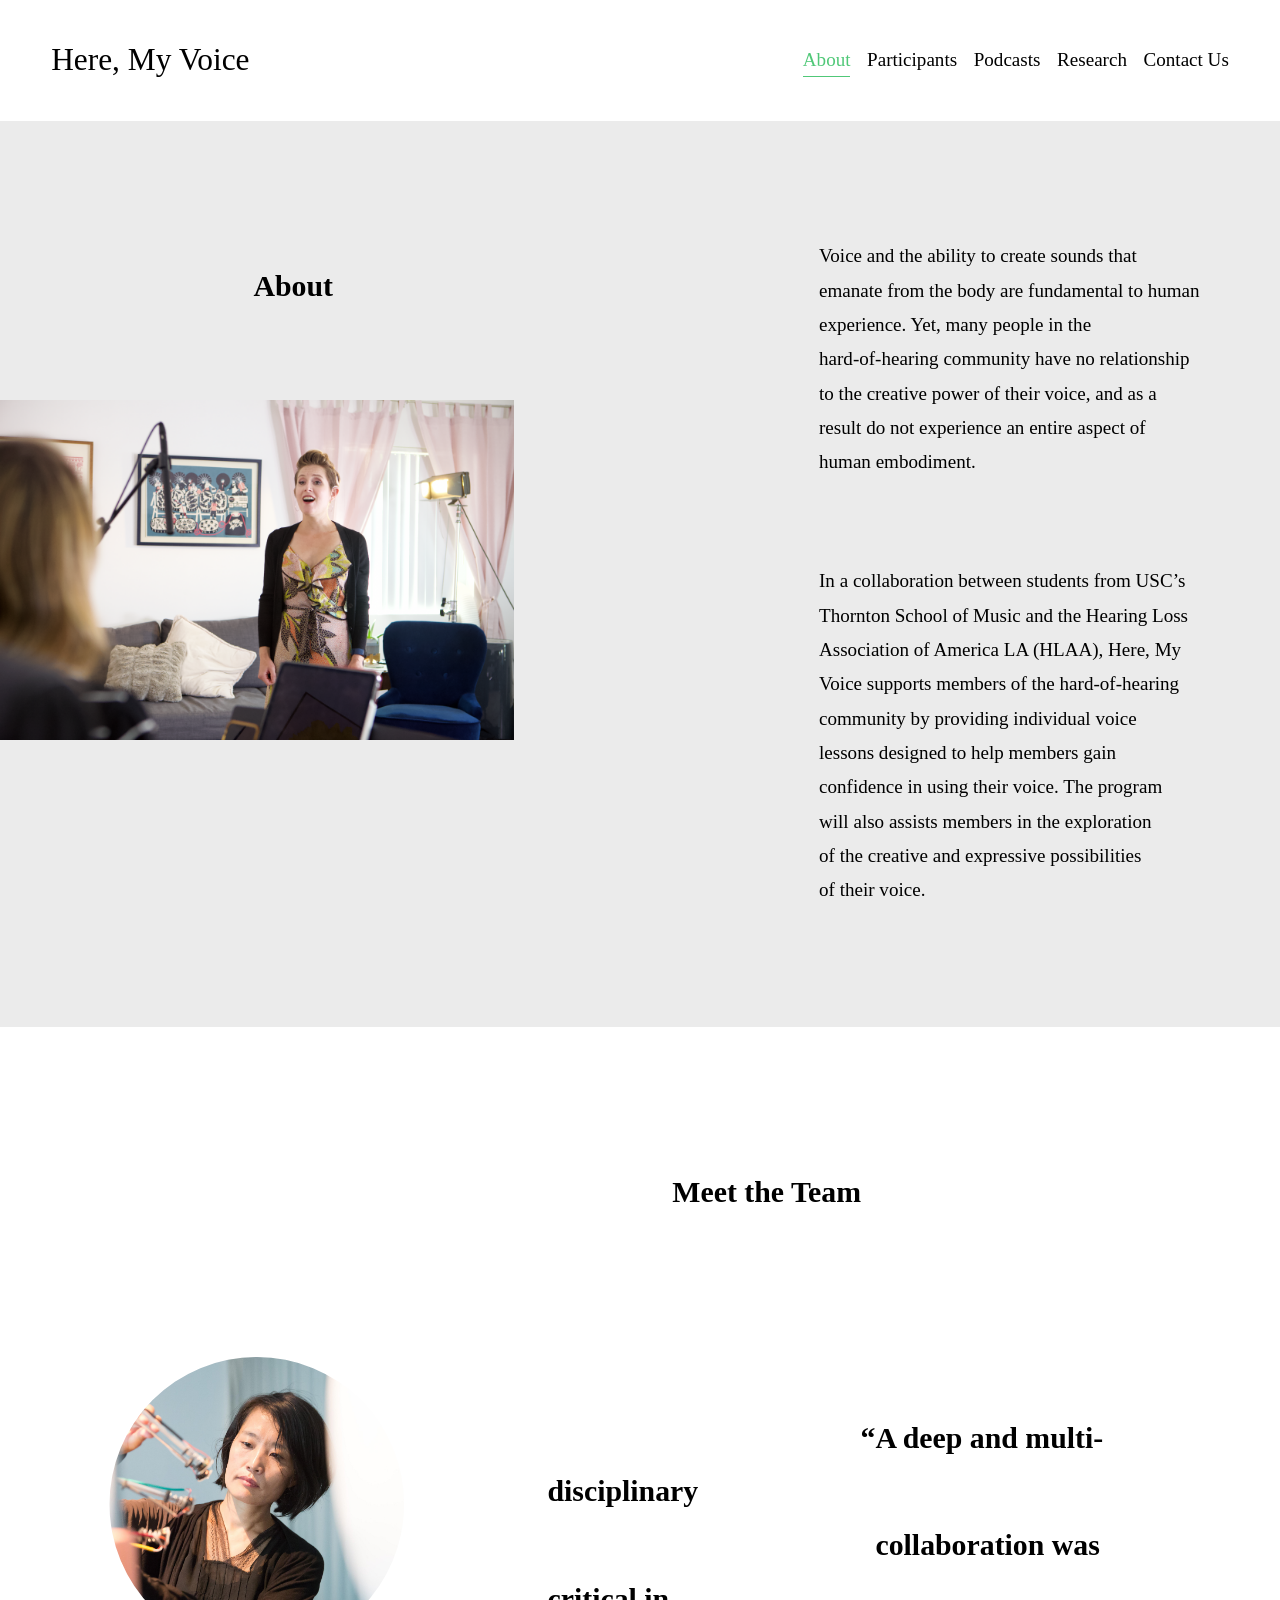
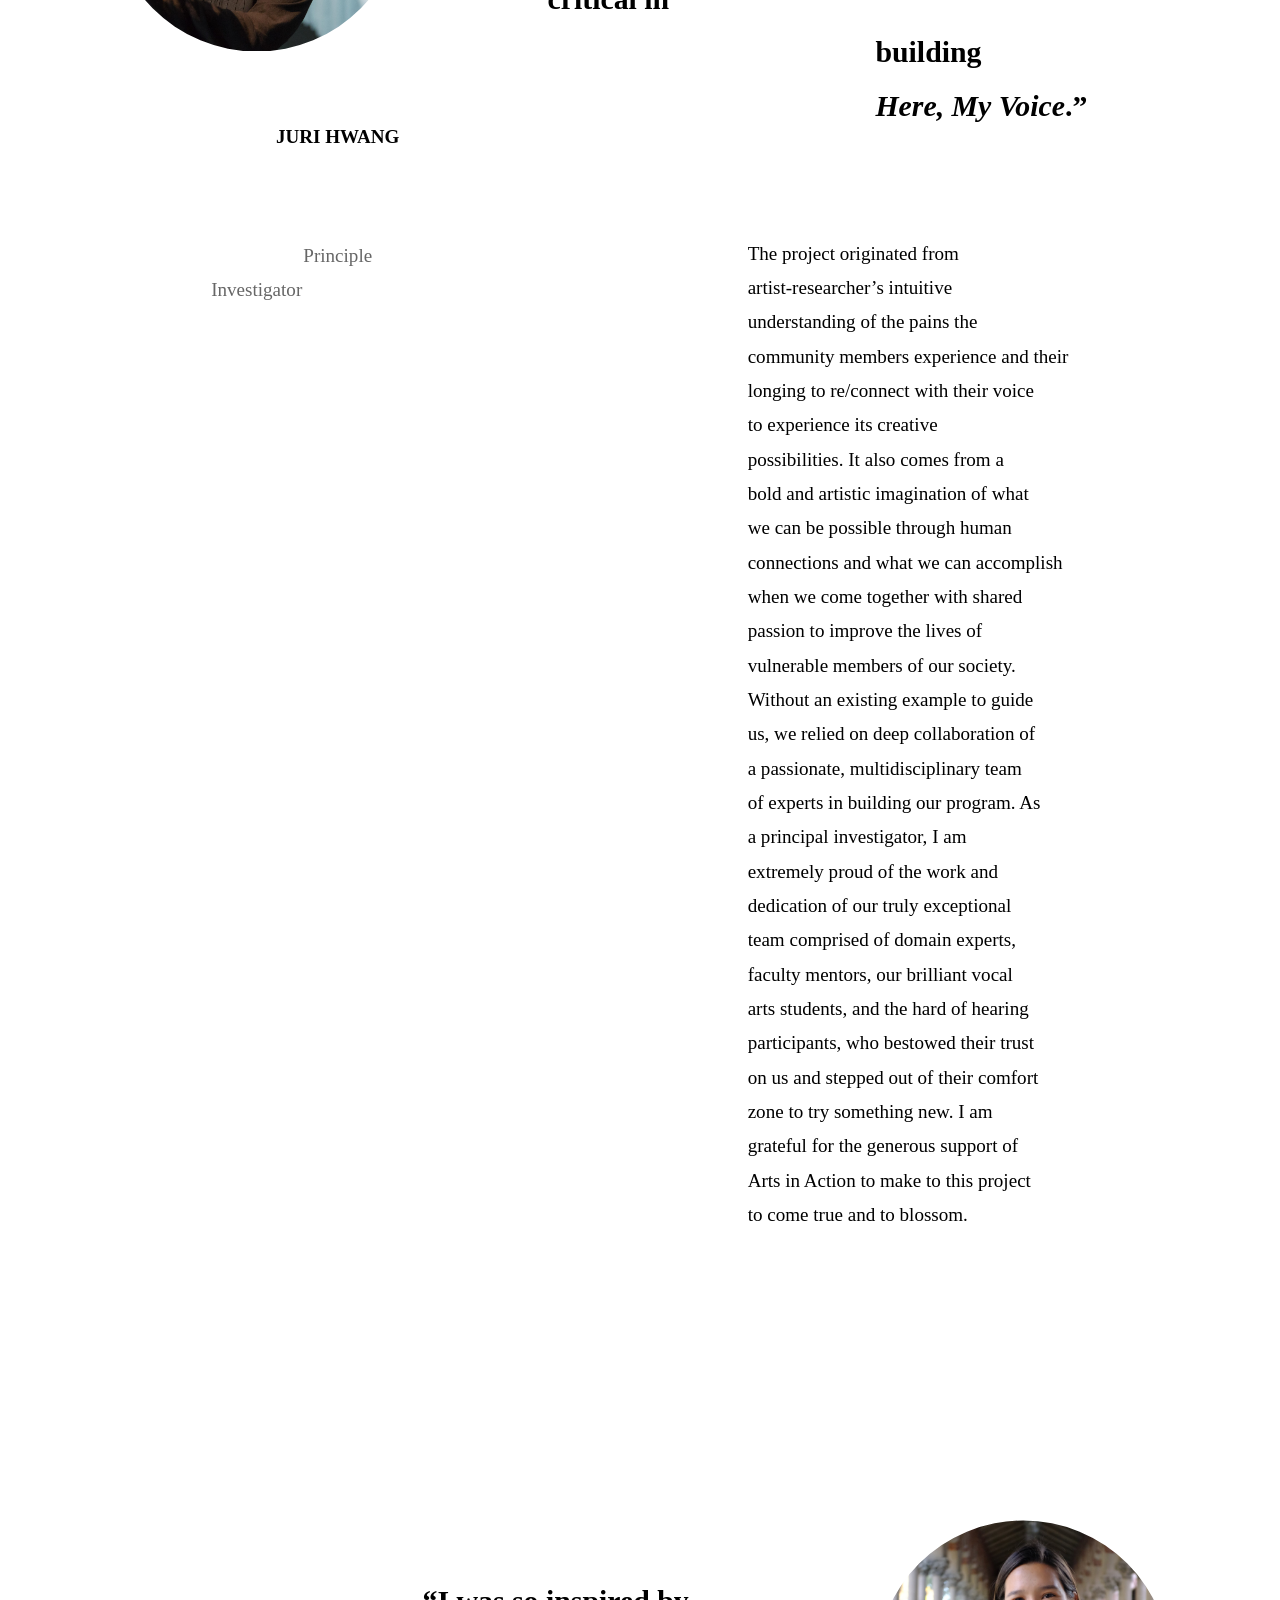
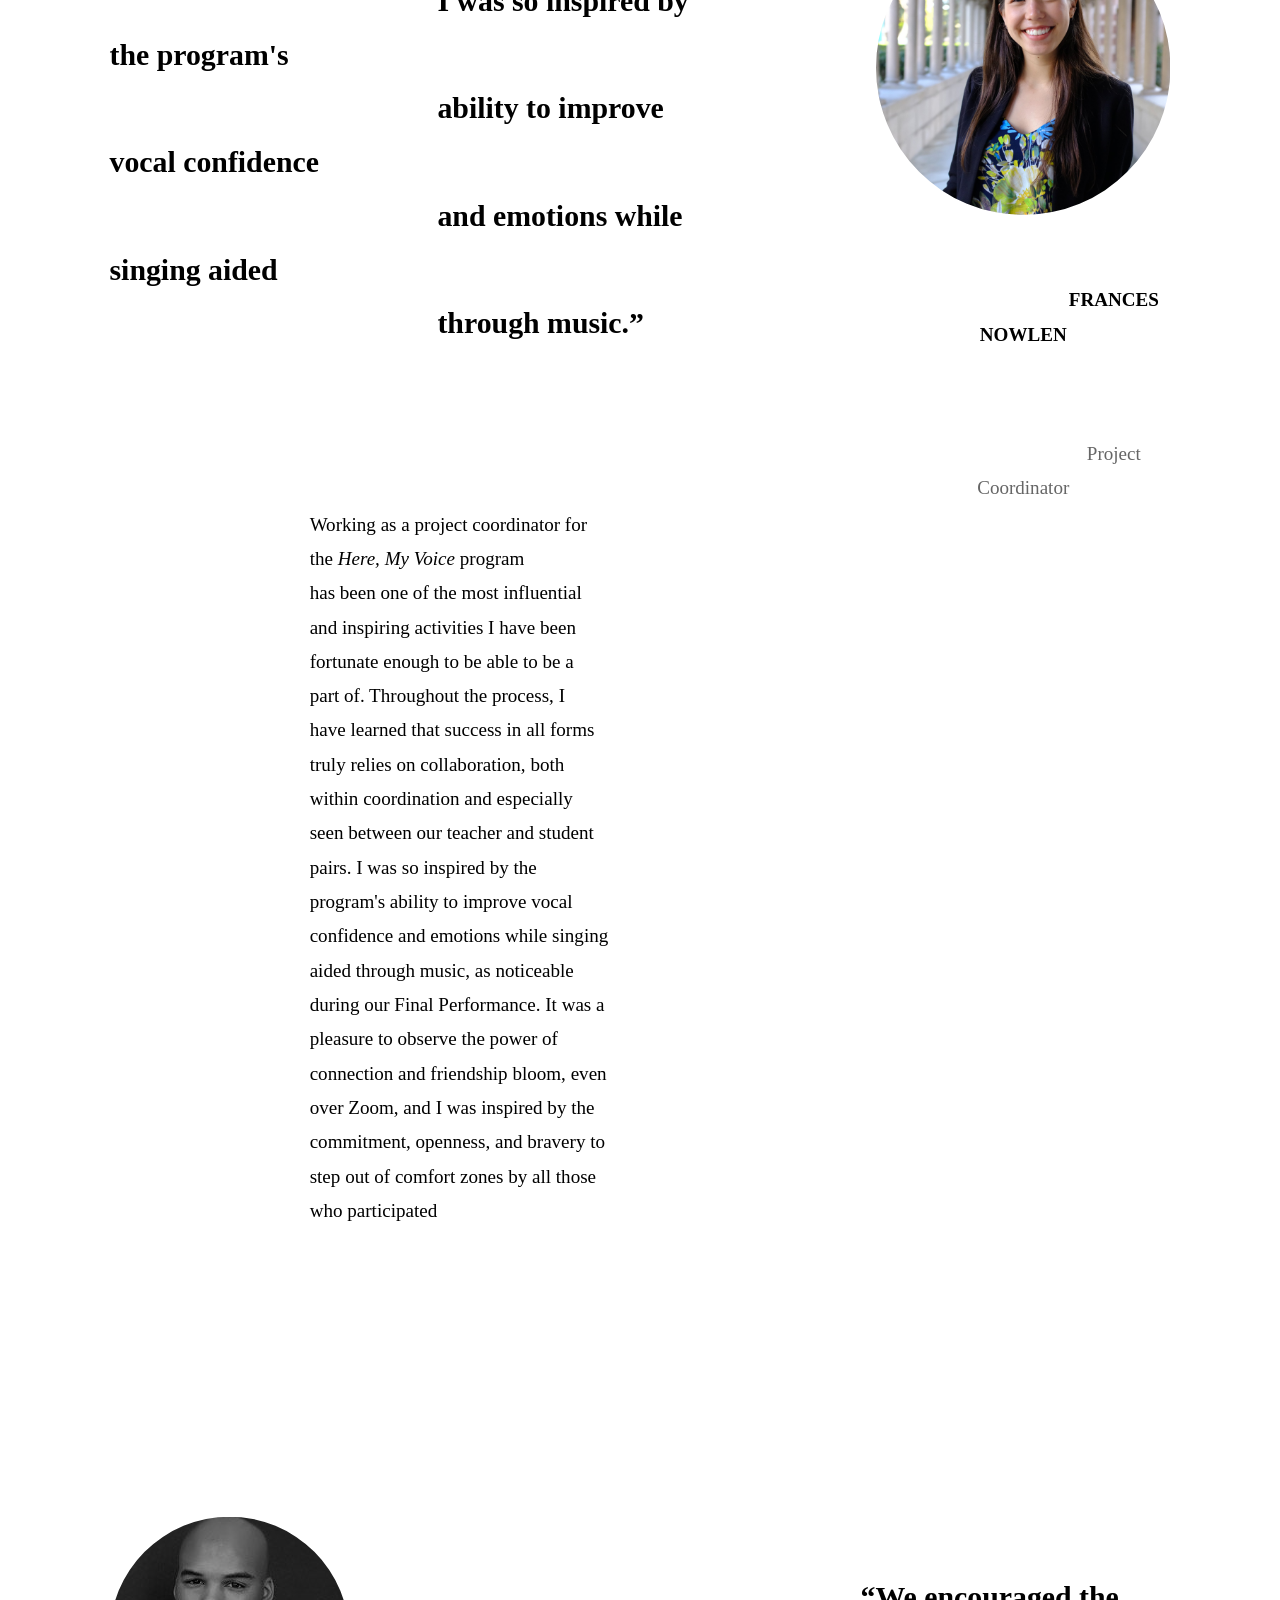
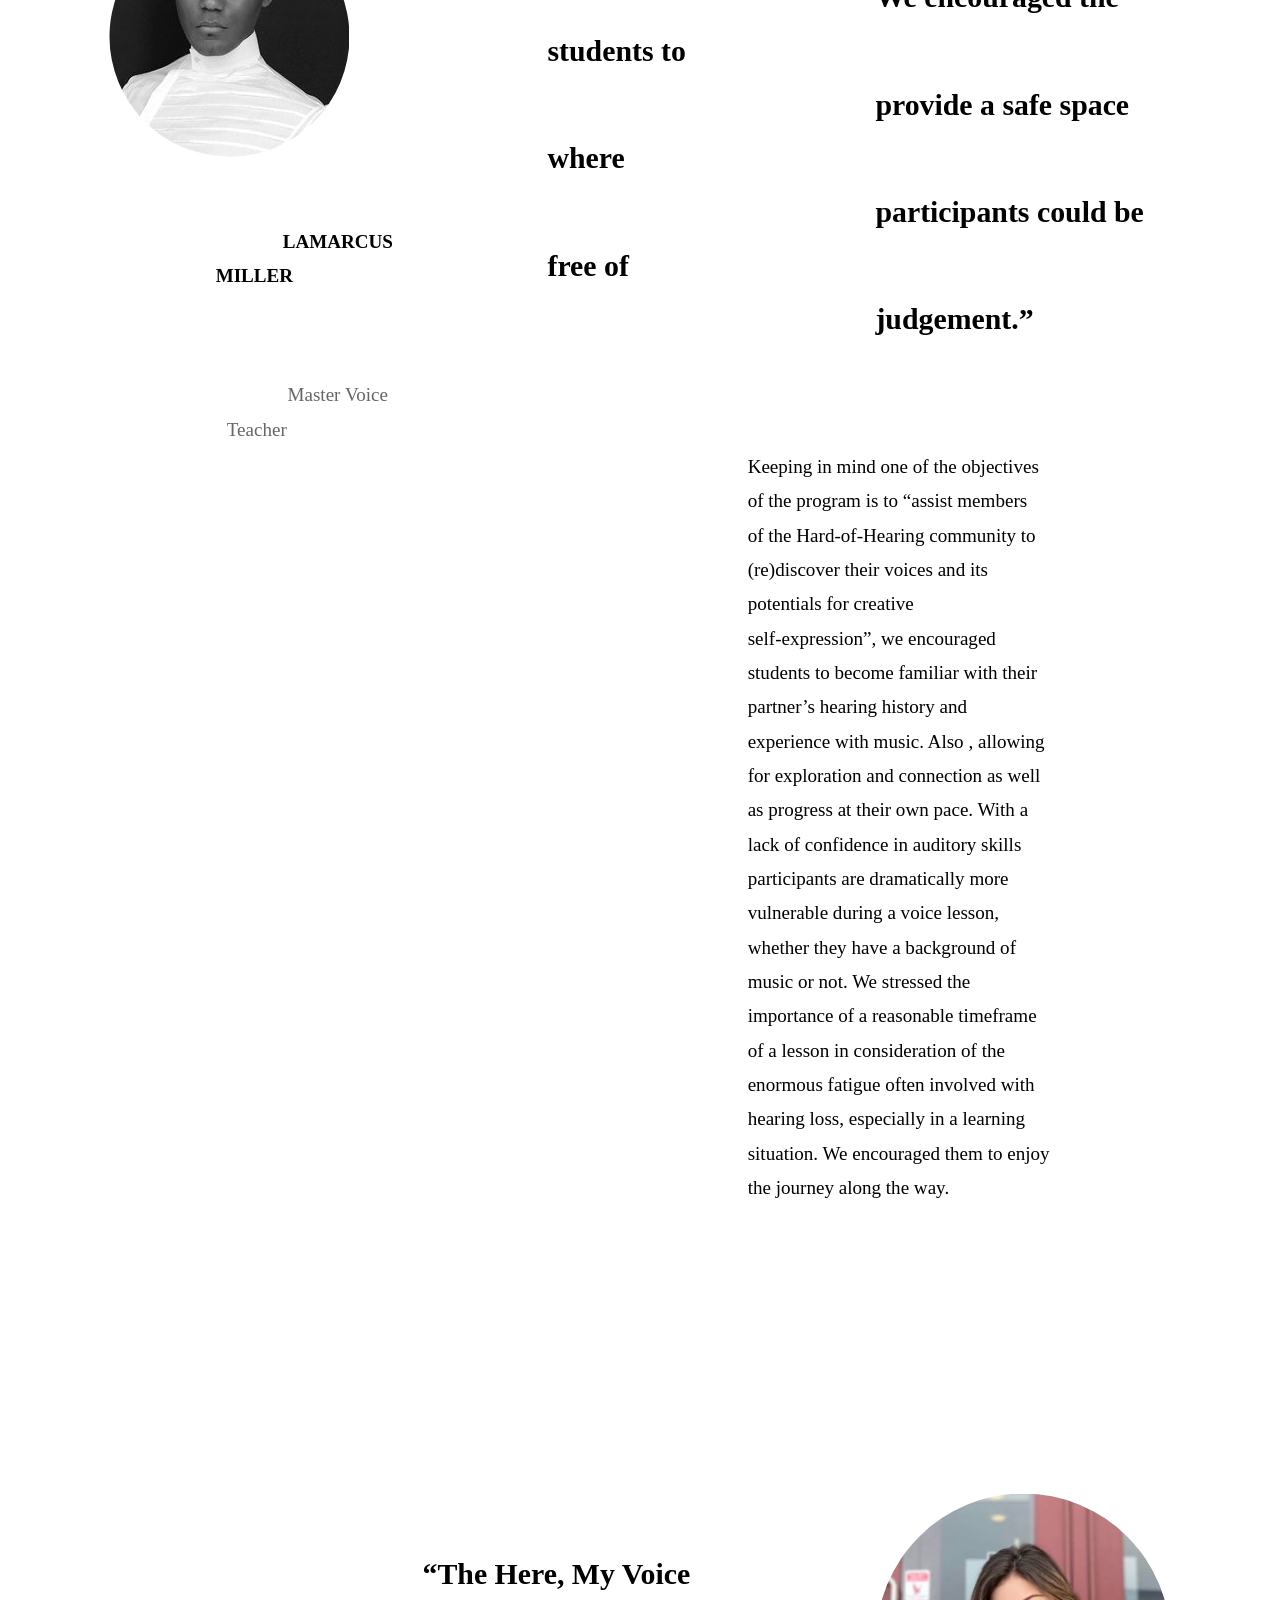
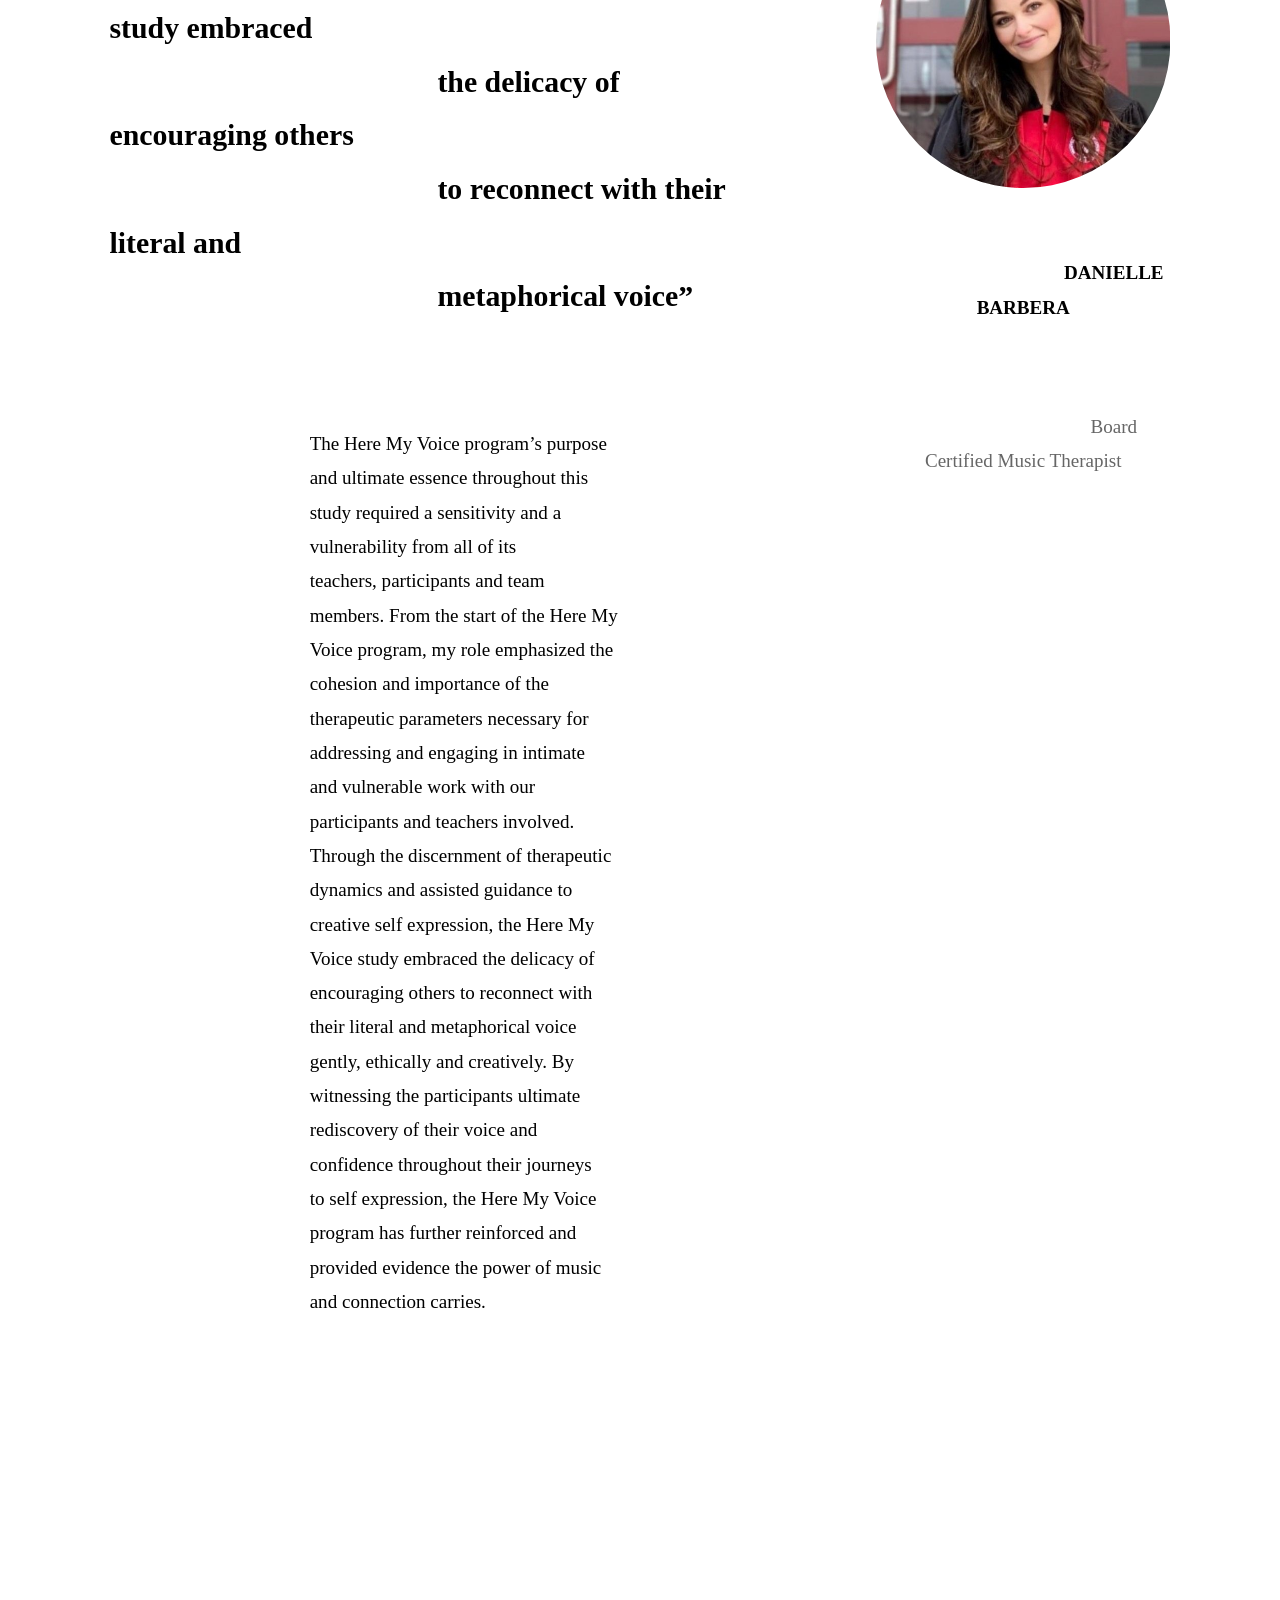
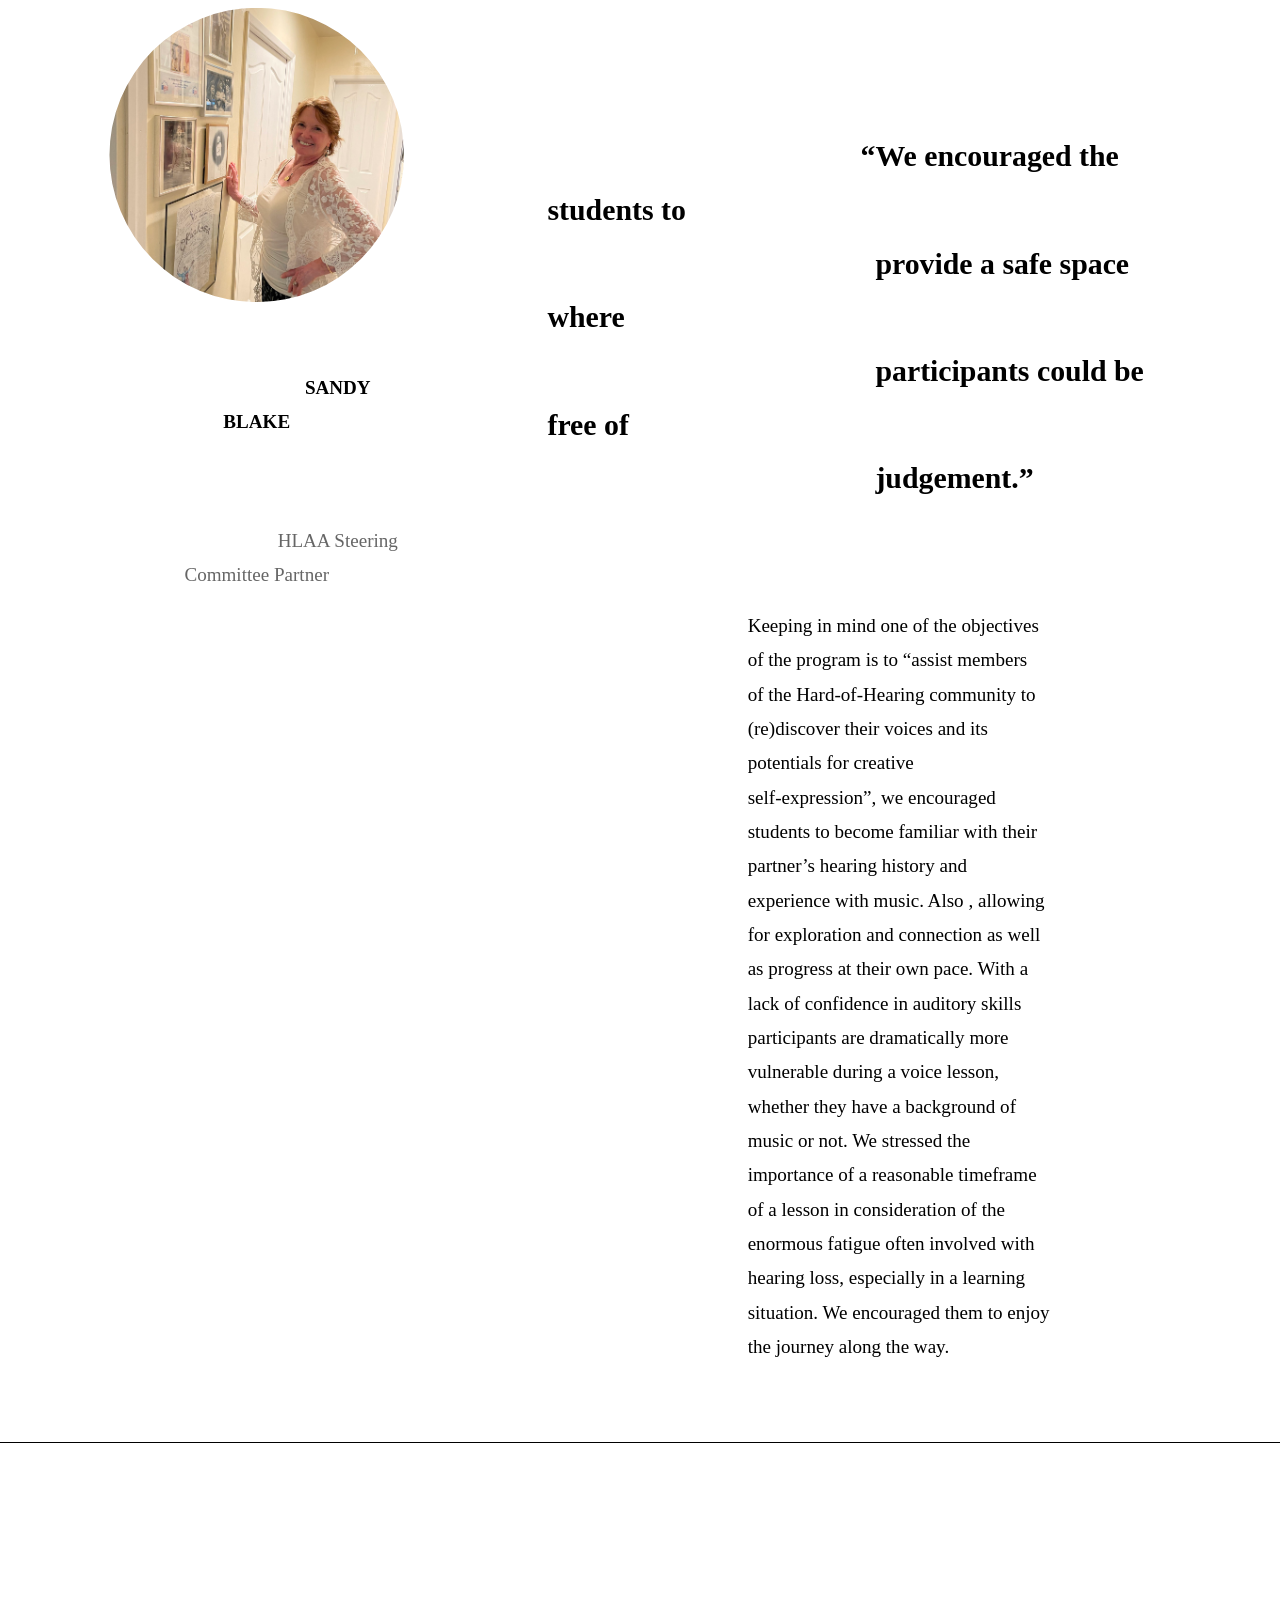
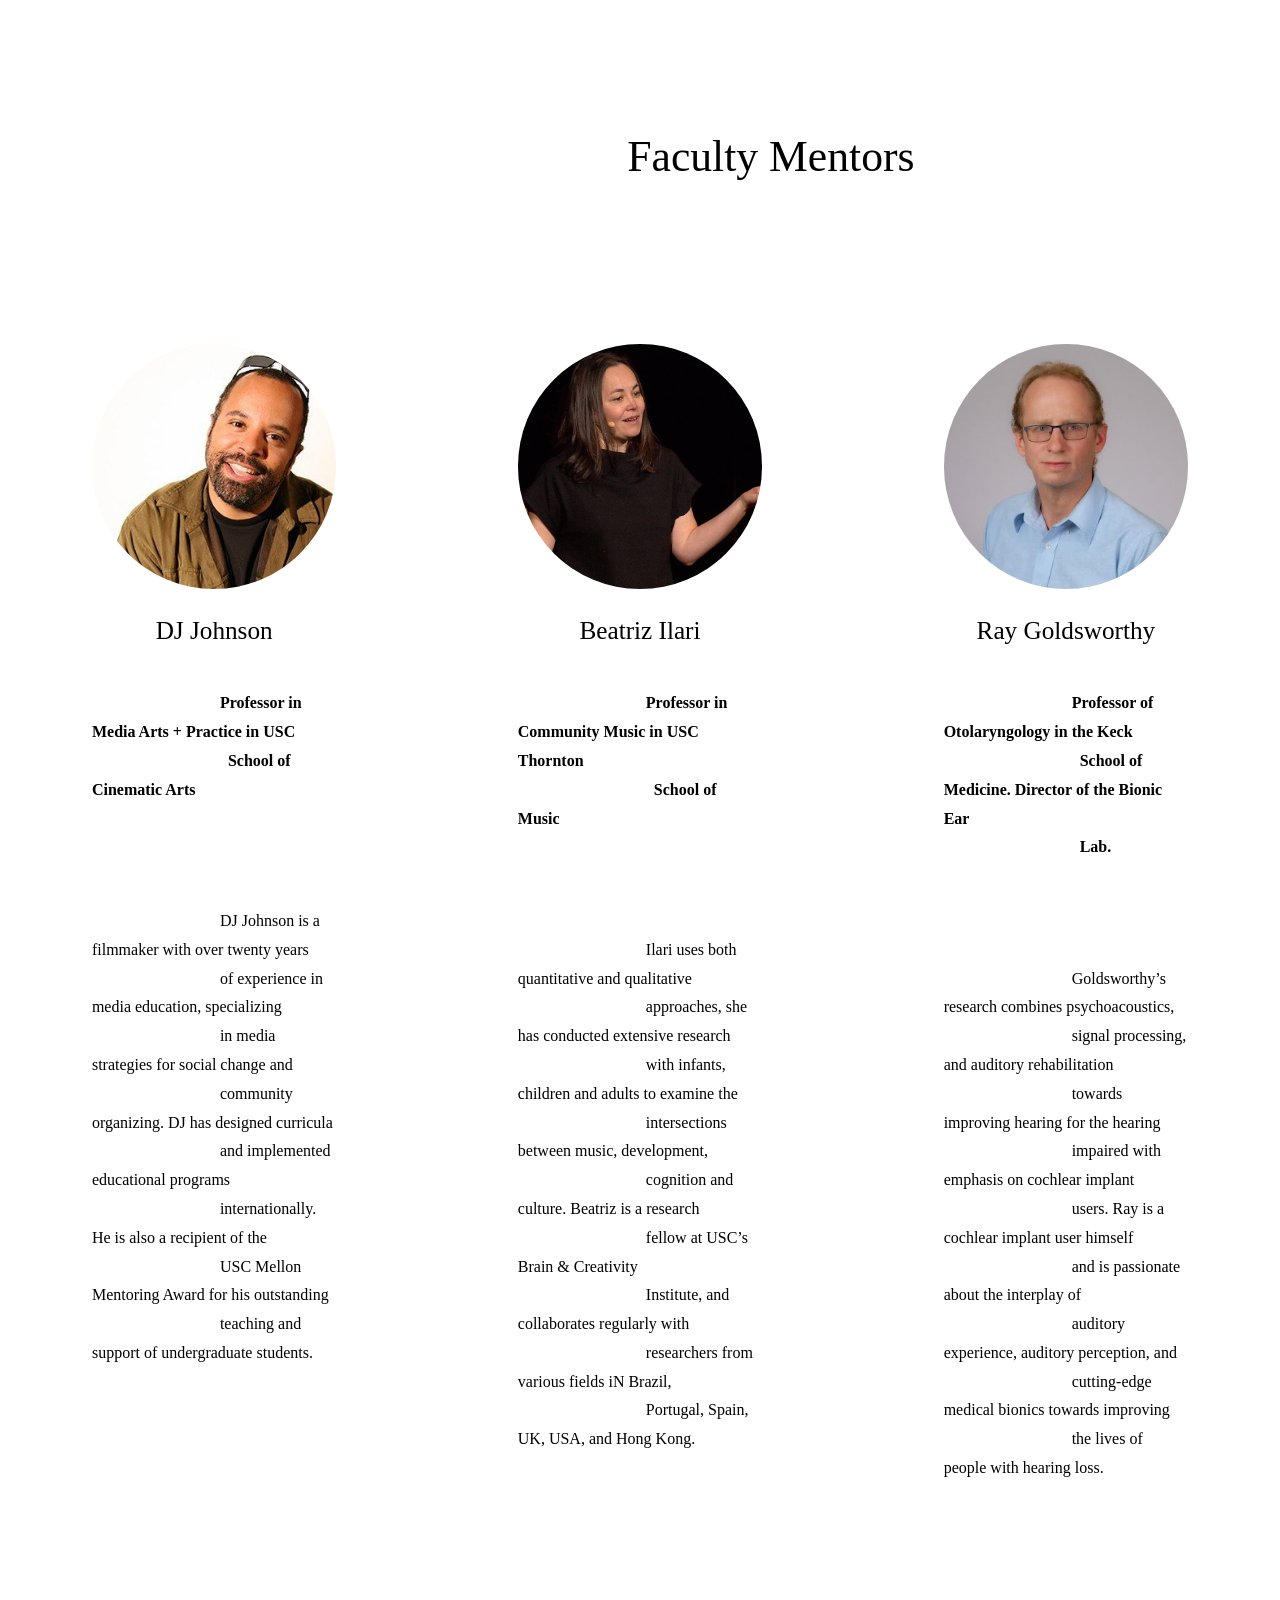
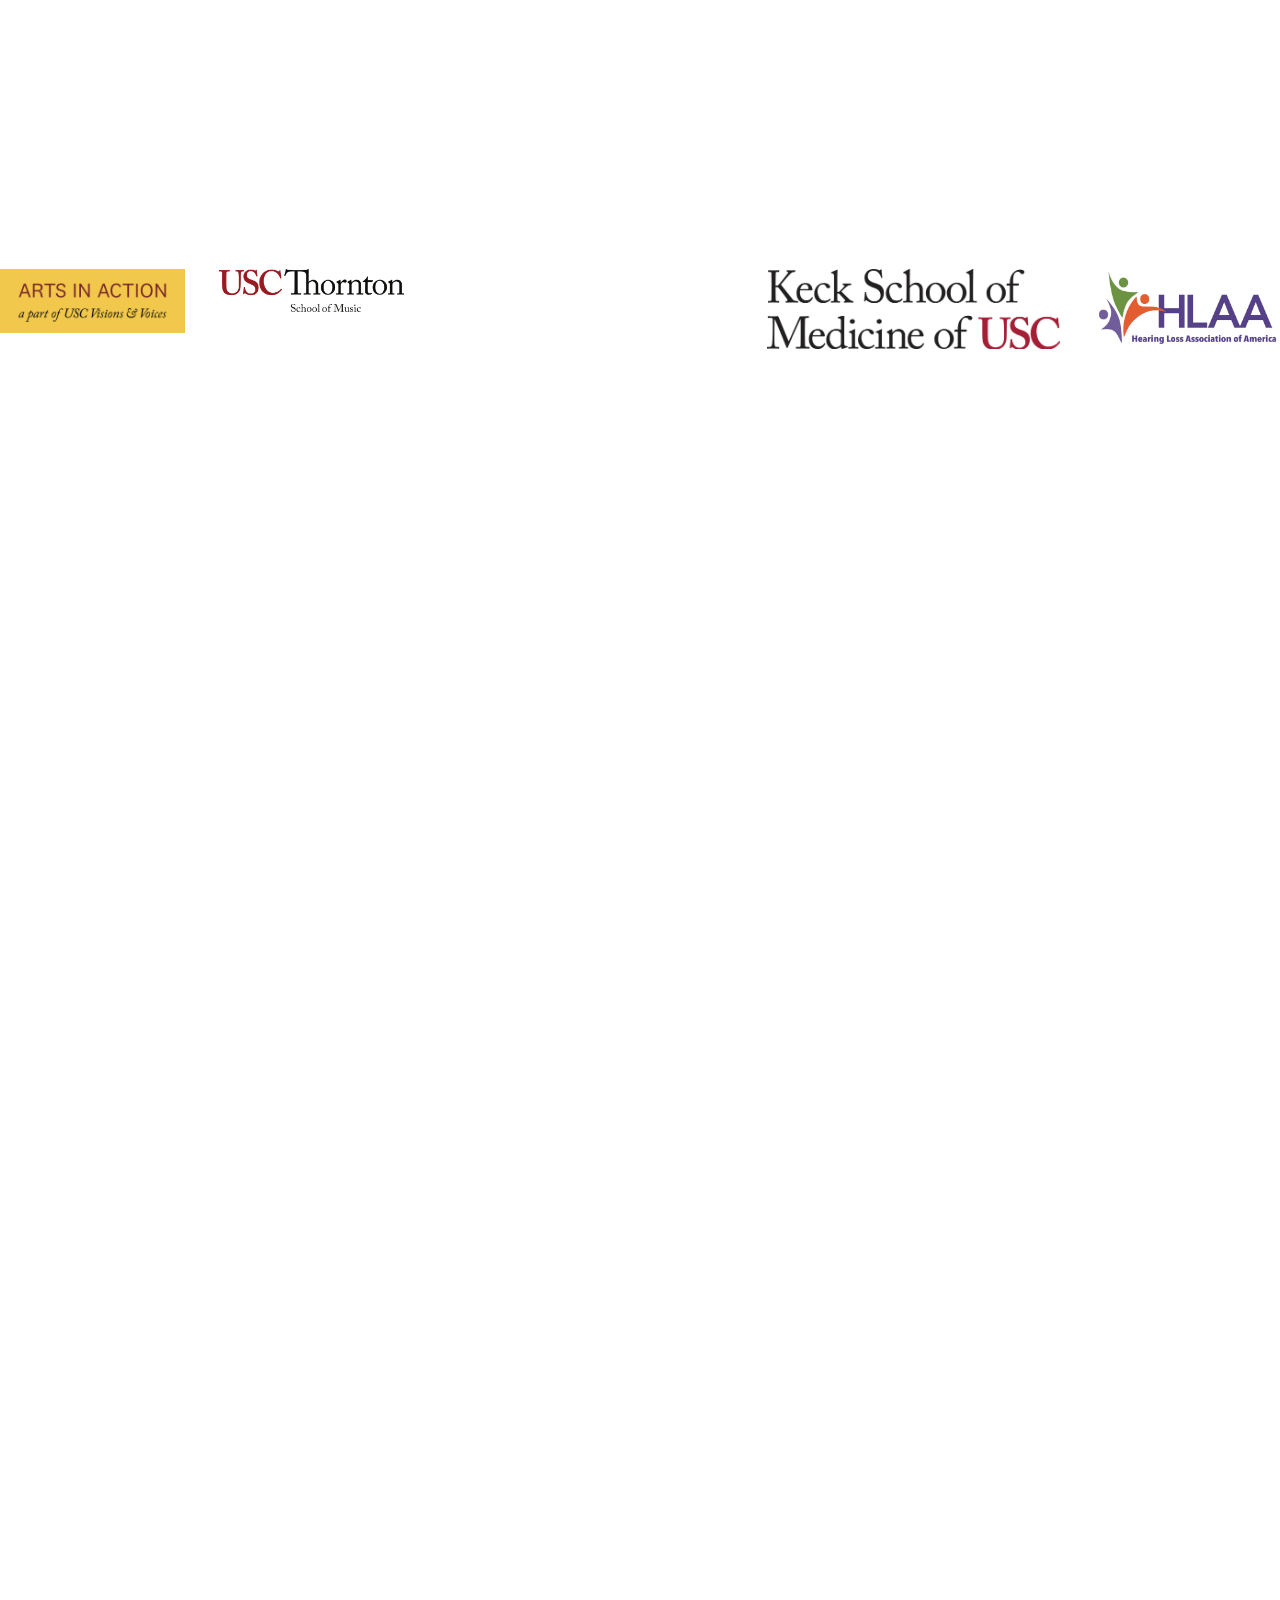
==== about.html @ cf0f9a00 "Initial commit" ====
<!doctype html>

<html
  lang="en-US"
  xmlns:fb="http://www.facebook.com/2008/fbml"
  xmlns:og="http://opengraphprotocol.org/schema/"
>
  <head>
    <meta content="IE=edge,chrome=1" http-equiv="X-UA-Compatible" />
    <meta content="width=device-width, initial-scale=1" name="viewport" />
    <!-- This is Squarespace. -->
    <!-- heremyvoice -->
    <base href="" />
    <meta charset="utf-8" />
    <title>About — Here, My Voice</title>
    <meta
      content="Sec-CH-UA-Platform-Version, Sec-CH-UA-Model"
      http-equiv="Accept-CH"
    />
    <link
      href="https://assets.squarespace.com/universal/default-favicon.ico"
      rel="icon"
      type="image/x-icon"
    />
    <link href="https://www.heremyvoice.org/about" rel="canonical" />
    <meta content="Here, My Voice" property="og:site_name" />
    <meta content="About — Here, My Voice" property="og:title" />
    <meta content="https://www.heremyvoice.org/about" property="og:url" />
    <meta content="website" property="og:type" />
    <meta content="About — Here, My Voice" itemprop="name" />
    <meta content="https://www.heremyvoice.org/about" itemprop="url" />
    <meta content="About — Here, My Voice" name="twitter:title" />
    <meta content="https://www.heremyvoice.org/about" name="twitter:url" />
    <meta content="summary" name="twitter:card" />
    <meta content="" name="description" />
    <link href="https://images.squarespace-cdn.com" rel="preconnect" />
    <script>
      document.documentElement.classList.add("wf-loading");
    </script>
    <style>
      @keyframes fonts-loading {
        0%,
        99% {
          color: transparent;
        }
      }
      html.wf-loading * {
        animation: fonts-loading 3s;
      }
    </style>
    <link
      crossorigin=""
      href="https://file.squarespace-cdn.com"
      rel="preconnect"
    />
    <style
      data-sqsp-font-ids="6a3139e4691a2d058d1a1be6,6a31362afd7025398af2525b"
    >
      /* latin-ext */
      @font-face {
        font-family: "Poppins";
        font-style: normal;
        font-weight: 400;
        font-display: swap;
        src: url("https://file.squarespace-cdn.com/content/v2/namespaces/fonts/libraries/sqsp/assets/d03c0883-8248-47bf-9fa3-437f8474b0b7/latin-ext.woff2")
          format("woff2");
        unicode-range:
          U+0100-02BA, U+02BD-02C5, U+02C7-02CC, U+02CE-02D7, U+02DD-02FF,
          U+0304, U+0308, U+0329, U+1D00-1DBF, U+1E00-1E9F, U+1EF2-1EFF, U+2020,
          U+20A0-20AB, U+20AD-20C0, U+2113, U+2C60-2C7F, U+A720-A7FF;
      }
      /* latin */
      @font-face {
        font-family: "Poppins";
        font-style: normal;
        font-weight: 400;
        font-display: swap;
        src: url("https://file.squarespace-cdn.com/content/v2/namespaces/fonts/libraries/sqsp/assets/da0c3c0d-458f-46e2-9c64-bac004d4e8c1/latin.woff2")
          format("woff2");
        unicode-range:
          U+0000-00FF, U+0131, U+0152-0153, U+02BB-02BC, U+02C6, U+02DA, U+02DC,
          U+0304, U+0308, U+0329, U+2000-206F, U+20AC, U+2122, U+2191, U+2193,
          U+2212, U+2215, U+FEFF, U+FFFD;
      }
      /* devanagari */
      @font-face {
        font-family: "Poppins";
        font-style: normal;
        font-weight: 400;
        font-display: swap;
        src: url("https://file.squarespace-cdn.com/content/v2/namespaces/fonts/libraries/sqsp/assets/7050a57e-968a-4317-a487-11e4374878d9/devanagari.woff2")
          format("woff2");
        unicode-range:
          U+0900-097F, U+1CD0-1CF9, U+200C-200D, U+20A8, U+20B9, U+20F0, U+25CC,
          U+A830-A839, U+A8E0-A8FF, U+11B00-11B09;
      }
      /* latin */
      @font-face {
        font-family: "Karla";
        font-style: italic;
        font-weight: 700;
        font-display: swap;
        src: url("https://file.squarespace-cdn.com/content/v2/namespaces/fonts/libraries/sqsp/assets/ba29ba95-f144-4190-a7e1-2b316f0847fb/latin.woff2")
          format("woff2");
        unicode-range:
          U+0000-00FF, U+0131, U+0152-0153, U+02BB-02BC, U+02C6, U+02DA, U+02DC,
          U+0304, U+0308, U+0329, U+2000-206F, U+20AC, U+2122, U+2191, U+2193,
          U+2212, U+2215, U+FEFF, U+FFFD;
      }
      /* latin-ext */
      @font-face {
        font-family: "Karla";
        font-style: italic;
        font-weight: 700;
        font-display: swap;
        src: url("https://file.squarespace-cdn.com/content/v2/namespaces/fonts/libraries/sqsp/assets/a88b4c29-b19d-4268-a58b-24d41f313edd/latin-ext.woff2")
          format("woff2");
        unicode-range:
          U+0100-02BA, U+02BD-02C5, U+02C7-02CC, U+02CE-02D7, U+02DD-02FF,
          U+0304, U+0308, U+0329, U+1D00-1DBF, U+1E00-1E9F, U+1EF2-1EFF, U+2020,
          U+20A0-20AB, U+20AD-20C0, U+2113, U+2C60-2C7F, U+A720-A7FF;
      }
      /* latin-ext */
      @font-face {
        font-family: "Poppins";
        font-style: normal;
        font-weight: 500;
        font-display: swap;
        src: url("https://file.squarespace-cdn.com/content/v2/namespaces/fonts/libraries/sqsp/assets/106cf02d-1fea-47b3-beaa-607012f765b3/latin-ext.woff2")
          format("woff2");
        unicode-range:
          U+0100-02BA, U+02BD-02C5, U+02C7-02CC, U+02CE-02D7, U+02DD-02FF,
          U+0304, U+0308, U+0329, U+1D00-1DBF, U+1E00-1E9F, U+1EF2-1EFF, U+2020,
          U+20A0-20AB, U+20AD-20C0, U+2113, U+2C60-2C7F, U+A720-A7FF;
      }
      /* devanagari */
      @font-face {
        font-family: "Poppins";
        font-style: normal;
        font-weight: 500;
        font-display: swap;
        src: url("https://file.squarespace-cdn.com/content/v2/namespaces/fonts/libraries/sqsp/assets/2200ecd2-8cab-4e5f-98a1-74a7a1427ea4/devanagari.woff2")
          format("woff2");
        unicode-range:
          U+0900-097F, U+1CD0-1CF9, U+200C-200D, U+20A8, U+20B9, U+20F0, U+25CC,
          U+A830-A839, U+A8E0-A8FF, U+11B00-11B09;
      }
      /* latin */
      @font-face {
        font-family: "Poppins";
        font-style: normal;
        font-weight: 500;
        font-display: swap;
        src: url("https://file.squarespace-cdn.com/content/v2/namespaces/fonts/libraries/sqsp/assets/abb8d202-34bc-4174-a25f-c00d4154bb44/latin.woff2")
          format("woff2");
        unicode-range:
          U+0000-00FF, U+0131, U+0152-0153, U+02BB-02BC, U+02C6, U+02DA, U+02DC,
          U+0304, U+0308, U+0329, U+2000-206F, U+20AC, U+2122, U+2191, U+2193,
          U+2212, U+2215, U+FEFF, U+FFFD;
      }
      /* latin */
      @font-face {
        font-family: "Poppins";
        font-style: normal;
        font-weight: 700;
        font-display: swap;
        src: url("https://file.squarespace-cdn.com/content/v2/namespaces/fonts/libraries/sqsp/assets/95402d3d-cf4f-4ff3-b652-fa1bddbe79de/latin.woff2")
          format("woff2");
        unicode-range:
          U+0000-00FF, U+0131, U+0152-0153, U+02BB-02BC, U+02C6, U+02DA, U+02DC,
          U+0304, U+0308, U+0329, U+2000-206F, U+20AC, U+2122, U+2191, U+2193,
          U+2212, U+2215, U+FEFF, U+FFFD;
      }
      /* devanagari */
      @font-face {
        font-family: "Poppins";
        font-style: normal;
        font-weight: 700;
        font-display: swap;
        src: url("https://file.squarespace-cdn.com/content/v2/namespaces/fonts/libraries/sqsp/assets/31f2dfaf-de1e-40ab-ac18-8641e6ac98d0/devanagari.woff2")
          format("woff2");
        unicode-range:
          U+0900-097F, U+1CD0-1CF9, U+200C-200D, U+20A8, U+20B9, U+20F0, U+25CC,
          U+A830-A839, U+A8E0-A8FF, U+11B00-11B09;
      }
      /* latin-ext */
      @font-face {
        font-family: "Poppins";
        font-style: normal;
        font-weight: 700;
        font-display: swap;
        src: url("https://file.squarespace-cdn.com/content/v2/namespaces/fonts/libraries/sqsp/assets/ab5cf469-e78c-4791-92a2-a2e360e24c1d/latin-ext.woff2")
          format("woff2");
        unicode-range:
          U+0100-02BA, U+02BD-02C5, U+02C7-02CC, U+02CE-02D7, U+02DD-02FF,
          U+0304, U+0308, U+0329, U+1D00-1DBF, U+1E00-1E9F, U+1EF2-1EFF, U+2020,
          U+20A0-20AB, U+20AD-20C0, U+2113, U+2C60-2C7F, U+A720-A7FF;
      }
      /* latin-ext */
      @font-face {
        font-family: "Karla";
        font-style: italic;
        font-weight: 400;
        font-display: swap;
        src: url("https://file.squarespace-cdn.com/content/v2/namespaces/fonts/libraries/sqsp/assets/75bf4ff8-c059-46c3-a2c4-aed218b14082/latin-ext.woff2")
          format("woff2");
        unicode-range:
          U+0100-02BA, U+02BD-02C5, U+02C7-02CC, U+02CE-02D7, U+02DD-02FF,
          U+0304, U+0308, U+0329, U+1D00-1DBF, U+1E00-1E9F, U+1EF2-1EFF, U+2020,
          U+20A0-20AB, U+20AD-20C0, U+2113, U+2C60-2C7F, U+A720-A7FF;
      }
      /* latin */
      @font-face {
        font-family: "Karla";
        font-style: italic;
        font-weight: 400;
        font-display: swap;
        src: url("https://file.squarespace-cdn.com/content/v2/namespaces/fonts/libraries/sqsp/assets/2f440a16-f03d-4d58-a79a-bd6b4a054078/latin.woff2")
          format("woff2");
        unicode-range:
          U+0000-00FF, U+0131, U+0152-0153, U+02BB-02BC, U+02C6, U+02DA, U+02DC,
          U+0304, U+0308, U+0329, U+2000-206F, U+20AC, U+2122, U+2191, U+2193,
          U+2212, U+2215, U+FEFF, U+FFFD;
      }
      /* latin-ext */
      @font-face {
        font-family: "Poppins";
        font-style: italic;
        font-weight: 400;
        font-display: swap;
        src: url("https://file.squarespace-cdn.com/content/v2/namespaces/fonts/libraries/sqsp/assets/28866714-3a03-4fde-b82e-bcffd944752e/latin-ext.woff2")
          format("woff2");
        unicode-range:
          U+0100-02BA, U+02BD-02C5, U+02C7-02CC, U+02CE-02D7, U+02DD-02FF,
          U+0304, U+0308, U+0329, U+1D00-1DBF, U+1E00-1E9F, U+1EF2-1EFF, U+2020,
          U+20A0-20AB, U+20AD-20C0, U+2113, U+2C60-2C7F, U+A720-A7FF;
      }
      /* latin */
      @font-face {
        font-family: "Poppins";
        font-style: italic;
        font-weight: 400;
        font-display: swap;
        src: url("https://file.squarespace-cdn.com/content/v2/namespaces/fonts/libraries/sqsp/assets/ab6b1da4-72e3-4abf-a176-e7a8a24b53d1/latin.woff2")
          format("woff2");
        unicode-range:
          U+0000-00FF, U+0131, U+0152-0153, U+02BB-02BC, U+02C6, U+02DA, U+02DC,
          U+0304, U+0308, U+0329, U+2000-206F, U+20AC, U+2122, U+2191, U+2193,
          U+2212, U+2215, U+FEFF, U+FFFD;
      }
      /* devanagari */
      @font-face {
        font-family: "Poppins";
        font-style: italic;
        font-weight: 400;
        font-display: swap;
        src: url("https://file.squarespace-cdn.com/content/v2/namespaces/fonts/libraries/sqsp/assets/7d30df3b-ed0a-4cdd-824a-b3c7e5e49f0d/devanagari.woff2")
          format("woff2");
        unicode-range:
          U+0900-097F, U+1CD0-1CF9, U+200C-200D, U+20A8, U+20B9, U+20F0, U+25CC,
          U+A830-A839, U+A8E0-A8FF, U+11B00-11B09;
      }
      /* latin */
      @font-face {
        font-family: "Karla";
        font-style: normal;
        font-weight: 700;
        font-display: swap;
        src: url("https://file.squarespace-cdn.com/content/v2/namespaces/fonts/libraries/sqsp/assets/1689b55a-28a8-4869-a565-6b9240f27db3/latin.woff2")
          format("woff2");
        unicode-range:
          U+0000-00FF, U+0131, U+0152-0153, U+02BB-02BC, U+02C6, U+02DA, U+02DC,
          U+0304, U+0308, U+0329, U+2000-206F, U+20AC, U+2122, U+2191, U+2193,
          U+2212, U+2215, U+FEFF, U+FFFD;
      }
      /* latin-ext */
      @font-face {
        font-family: "Karla";
        font-style: normal;
        font-weight: 700;
        font-display: swap;
        src: url("https://file.squarespace-cdn.com/content/v2/namespaces/fonts/libraries/sqsp/assets/c879ecbb-bbfd-472c-9ccb-a2c9d0b80081/latin-ext.woff2")
          format("woff2");
        unicode-range:
          U+0100-02BA, U+02BD-02C5, U+02C7-02CC, U+02CE-02D7, U+02DD-02FF,
          U+0304, U+0308, U+0329, U+1D00-1DBF, U+1E00-1E9F, U+1EF2-1EFF, U+2020,
          U+20A0-20AB, U+20AD-20C0, U+2113, U+2C60-2C7F, U+A720-A7FF;
      }
      /* latin-ext */
      @font-face {
        font-family: "Poppins";
        font-style: italic;
        font-weight: 700;
        font-display: swap;
        src: url("https://file.squarespace-cdn.com/content/v2/namespaces/fonts/libraries/sqsp/assets/e5441b3f-475c-4dd0-815e-d1493a6eef24/latin-ext.woff2")
          format("woff2");
        unicode-range:
          U+0100-02BA, U+02BD-02C5, U+02C7-02CC, U+02CE-02D7, U+02DD-02FF,
          U+0304, U+0308, U+0329, U+1D00-1DBF, U+1E00-1E9F, U+1EF2-1EFF, U+2020,
          U+20A0-20AB, U+20AD-20C0, U+2113, U+2C60-2C7F, U+A720-A7FF;
      }
      /* devanagari */
      @font-face {
        font-family: "Poppins";
        font-style: italic;
        font-weight: 700;
        font-display: swap;
        src: url("https://file.squarespace-cdn.com/content/v2/namespaces/fonts/libraries/sqsp/assets/e364ec28-4783-442b-b46f-59d33a99dd2c/devanagari.woff2")
          format("woff2");
        unicode-range:
          U+0900-097F, U+1CD0-1CF9, U+200C-200D, U+20A8, U+20B9, U+20F0, U+25CC,
          U+A830-A839, U+A8E0-A8FF, U+11B00-11B09;
      }
      /* latin */
      @font-face {
        font-family: "Poppins";
        font-style: italic;
        font-weight: 700;
        font-display: swap;
        src: url("https://file.squarespace-cdn.com/content/v2/namespaces/fonts/libraries/sqsp/assets/67451c8f-d5ad-40d0-a48b-1e842ade5679/latin.woff2")
          format("woff2");
        unicode-range:
          U+0000-00FF, U+0131, U+0152-0153, U+02BB-02BC, U+02C6, U+02DA, U+02DC,
          U+0304, U+0308, U+0329, U+2000-206F, U+20AC, U+2122, U+2191, U+2193,
          U+2212, U+2215, U+FEFF, U+FFFD;
      }
      /* latin-ext */
      @font-face {
        font-family: "Karla";
        font-style: normal;
        font-weight: 400;
        font-display: swap;
        src: url("https://file.squarespace-cdn.com/content/v2/namespaces/fonts/libraries/sqsp/assets/af8c3525-4c94-45b9-8848-7c64e6ad9a7a/latin-ext.woff2")
          format("woff2");
        unicode-range:
          U+0100-02BA, U+02BD-02C5, U+02C7-02CC, U+02CE-02D7, U+02DD-02FF,
          U+0304, U+0308, U+0329, U+1D00-1DBF, U+1E00-1E9F, U+1EF2-1EFF, U+2020,
          U+20A0-20AB, U+20AD-20C0, U+2113, U+2C60-2C7F, U+A720-A7FF;
      }
      /* latin */
      @font-face {
        font-family: "Karla";
        font-style: normal;
        font-weight: 400;
        font-display: swap;
        src: url("https://file.squarespace-cdn.com/content/v2/namespaces/fonts/libraries/sqsp/assets/cf14666a-bd50-4288-9f91-95418f8047e7/latin.woff2")
          format("woff2");
        unicode-range:
          U+0000-00FF, U+0131, U+0152-0153, U+02BB-02BC, U+02C6, U+02DA, U+02DC,
          U+0304, U+0308, U+0329, U+2000-206F, U+20AC, U+2122, U+2191, U+2193,
          U+2212, U+2215, U+FEFF, U+FFFD;
      }
    </style>
    <script data-name="static-context">
      Static = window.Static || {};
      Static.SQUARESPACE_CONTEXT = {
        betaFeatureFlags: [
          "supports_versioned_template_assets",
          "sms-campaigns",
          "new_stacked_index",
          "cdk_website_components_video_lazy_loading_enabled",
          "member_areas_feature",
          "campaigns_thumbnail_layout",
          "campaigns_table_v2",
          "scripts_defer",
          "override_block_styles",
          "cdk_website_components_video_container_styles_enabled",
          "marketing_landing_page",
          "nested_categories",
          "campaigns_discount_section_in_blasts",
          "campaigns_discount_section_in_automations",
          "marketing_automations",
          "campaigns_new_image_layout_picker",
          "output_template_css_assets",
          "campaigns_merch_state",
          "campaigns_import_discounts",
          "i18n_beta_website_locales",
          "enable_form_submission_trigger",
          "contacts_and_campaigns_redesign",
          "commerce_product_payment_plan_editing",
          "in-product-messaging-banners-oct-5",
          "order_status_page_checkout_landing_enabled",
        ],
        facebookAppId: "314192535267336",
        facebookApiVersion: "v6.0",
        rollups: {
          "squarespace-announcement-bar": {
            js: "//assets.squarespace.com/universal/scripts-compressed/announcement-bar-898b8c17afd4afbb-min.en-US.js",
          },
          "squarespace-audio-player": {
            css: "//assets.squarespace.com/universal/styles-compressed/audio-player-b05f5197a871c566-min.en-US.css",
            js: "//assets.squarespace.com/universal/scripts-compressed/audio-player-73ddba22b0661fd1-min.en-US.js",
          },
          "squarespace-blog-collection-list": {
            css: "//assets.squarespace.com/universal/styles-compressed/blog-collection-list-b4046463b72f34e2-min.en-US.css",
            js: "//assets.squarespace.com/universal/scripts-compressed/blog-collection-list-8689c953a903f5de-min.en-US.js",
          },
          "squarespace-calendar-block-renderer": {
            css: "//assets.squarespace.com/universal/styles-compressed/calendar-block-renderer-c3fef2a497c8e56b-min.en-US.css",
            js: "//assets.squarespace.com/universal/scripts-compressed/calendar-block-renderer-2fb818abddf23df3-min.en-US.js",
          },
          "squarespace-chartjs-helpers": {
            css: "//assets.squarespace.com/universal/styles-compressed/chartjs-helpers-96b256171ee039c1-min.en-US.css",
            js: "//assets.squarespace.com/universal/scripts-compressed/chartjs-helpers-a779e7b7ff94d821-min.en-US.js",
          },
          "squarespace-comments": {
            css: "//assets.squarespace.com/universal/styles-compressed/comments-99b7af1d92eba1a5-min.en-US.css",
            js: "//assets.squarespace.com/universal/scripts-compressed/comments-b1b7d3049eb4f8d6-min.en-US.js",
          },
          "squarespace-custom-css-popup": {
            css: "//assets.squarespace.com/universal/styles-compressed/custom-css-popup-29518faed5760b2b-min.en-US.css",
            js: "//assets.squarespace.com/universal/scripts-compressed/custom-css-popup-1d14e90d6750bb77-min.en-US.js",
          },
          "squarespace-dialog": {
            css: "//assets.squarespace.com/universal/styles-compressed/dialog-86aacd645d83874c-min.en-US.css",
            js: "//assets.squarespace.com/universal/scripts-compressed/dialog-b31c1c55e0249791-min.en-US.js",
          },
          "squarespace-events-collection": {
            css: "//assets.squarespace.com/universal/styles-compressed/events-collection-c3fef2a497c8e56b-min.en-US.css",
            js: "//assets.squarespace.com/universal/scripts-compressed/events-collection-00907994c917410f-min.en-US.js",
          },
          "squarespace-form-rendering-utils": {
            js: "//assets.squarespace.com/universal/scripts-compressed/form-rendering-utils-6843762aaa3ddb9f-min.en-US.js",
          },
          "squarespace-forms": {
            css: "//assets.squarespace.com/universal/styles-compressed/forms-0afd3c6ac30bbab1-min.en-US.css",
            js: "//assets.squarespace.com/universal/scripts-compressed/forms-7971d402b5a662e8-min.en-US.js",
          },
          "squarespace-gallery-collection-list": {
            css: "//assets.squarespace.com/universal/styles-compressed/gallery-collection-list-b4046463b72f34e2-min.en-US.css",
            js: "//assets.squarespace.com/universal/scripts-compressed/gallery-collection-list-369b0edd6651fda7-min.en-US.js",
          },
          "squarespace-image-zoom": {
            css: "//assets.squarespace.com/universal/styles-compressed/image-zoom-b4046463b72f34e2-min.en-US.css",
            js: "//assets.squarespace.com/universal/scripts-compressed/image-zoom-bdebeb9b15addadb-min.en-US.js",
          },
          "squarespace-pinterest": {
            css: "//assets.squarespace.com/universal/styles-compressed/pinterest-b4046463b72f34e2-min.en-US.css",
            js: "//assets.squarespace.com/universal/scripts-compressed/pinterest-ad9e808acf9928e5-min.en-US.js",
          },
          "squarespace-popup-overlay": {
            css: "//assets.squarespace.com/universal/styles-compressed/popup-overlay-b742b752f5880972-min.en-US.css",
            js: "//assets.squarespace.com/universal/scripts-compressed/popup-overlay-c73119c1ab97b69b-min.en-US.js",
          },
          "squarespace-product-quick-view": {
            css: "//assets.squarespace.com/universal/styles-compressed/product-quick-view-0afd3c6ac30bbab1-min.en-US.css",
            js: "//assets.squarespace.com/universal/scripts-compressed/product-quick-view-40df551ac70b8e40-min.en-US.js",
          },
          "squarespace-products-collection-item-v2": {
            css: "//assets.squarespace.com/universal/styles-compressed/products-collection-item-v2-b4046463b72f34e2-min.en-US.css",
            js: "//assets.squarespace.com/universal/scripts-compressed/products-collection-item-v2-52c023b153bead6f-min.en-US.js",
          },
          "squarespace-products-collection-list-v2": {
            css: "//assets.squarespace.com/universal/styles-compressed/products-collection-list-v2-b4046463b72f34e2-min.en-US.css",
            js: "//assets.squarespace.com/universal/scripts-compressed/products-collection-list-v2-427e2a7b50430844-min.en-US.js",
          },
          "squarespace-search-page": {
            css: "//assets.squarespace.com/universal/styles-compressed/search-page-90a67fc09b9b32c6-min.en-US.css",
            js: "//assets.squarespace.com/universal/scripts-compressed/search-page-e820483d5402ce90-min.en-US.js",
          },
          "squarespace-search-preview": {
            js: "//assets.squarespace.com/universal/scripts-compressed/search-preview-ad9cdf3a1656a47e-min.en-US.js",
          },
          "squarespace-simple-liking": {
            css: "//assets.squarespace.com/universal/styles-compressed/simple-liking-701bf8bbc05ec6aa-min.en-US.css",
            js: "//assets.squarespace.com/universal/scripts-compressed/simple-liking-a4003186f37d1d8b-min.en-US.js",
          },
          "squarespace-social-buttons": {
            css: "//assets.squarespace.com/universal/styles-compressed/social-buttons-95032e5fa98e47a5-min.en-US.css",
            js: "//assets.squarespace.com/universal/scripts-compressed/social-buttons-9d4887ee6ac038a3-min.en-US.js",
          },
          "squarespace-tourdates": {
            css: "//assets.squarespace.com/universal/styles-compressed/tourdates-b4046463b72f34e2-min.en-US.css",
            js: "//assets.squarespace.com/universal/scripts-compressed/tourdates-06ca1b33f45f61b8-min.en-US.js",
          },
          "squarespace-website-overlays-manager": {
            css: "//assets.squarespace.com/universal/styles-compressed/website-overlays-manager-07ea5a4e004e6710-min.en-US.css",
            js: "//assets.squarespace.com/universal/scripts-compressed/website-overlays-manager-d33283eabcedc863-min.en-US.js",
          },
        },
        pageType: 2,
        website: {
          id: "61733f5521fde54cfdc68563",
          captchaSettings: { enabledForDonations: false },
          cloneable: false,
          contentModifiedOn: 1638472127825,
          formattingLocale: "en-US",
          fullSiteTitle: "About \u2014 Here, My Voice",
          identifier: "heremyvoice",
          imageMetadataProcessingEnabled: false,
          isHstsEnabled: true,
          language: "en-US",
          primaryDomain: "www.heremyvoice.org",
          screenshotId:
            "ff3bf9852345f21148bb5d12279709440a934ed57eccb3b7ca934b3e5e5f0b47",
          shareButtonOptions: {
            2: true,
            3: true,
            6: true,
            7: true,
            1: true,
            4: true,
            8: true,
          },
          showOwnerLogin: false,
          siteStatus: {},
          siteTitle: "Here, My Voice",
          sslSetting: 3,
          timeZone: "America/Los_Angeles",
          translationLocale: "en-US",
          typekitId: "",
          websiteType: 1,
          hasBeenCloneable: false,
          statsMigrated: false,
          authenticUrl: "https://www.heremyvoice.org",
          baseUrl: "https://www.heremyvoice.org",
          internalUrl: "https://heremyvoice.squarespace.com",
          machineTimeZoneOffset: -25200000,
          socialAccounts: [
            {
              serviceId: 64,
              addedOn: 1634942805781,
              profileUrl: "http://instagram.com/squarespace",
              iconEnabled: true,
              serviceName: "instagram-unauth",
            },
            {
              serviceId: 62,
              addedOn: 1634942805787,
              profileUrl: "http://twitter.com/squarespace",
              iconEnabled: true,
              serviceName: "twitter-unauth",
            },
            {
              serviceId: 61,
              addedOn: 1634942805792,
              profileUrl: "http://pinterest.com/squarespace",
              iconEnabled: true,
              serviceName: "pinterest-unauth",
            },
          ],
          timeZoneAbbr: "PDT",
          timeZoneOffset: -25200000,
        },
        websiteSettings: {
          id: "61733f5521fde54cfdc68566",
          websiteId: "61733f5521fde54cfdc68563",
          subjects: [],
          country: "US",
          state: "CA",
          simpleLikingEnabled: true,
          popupOverlaySettings: { style: 1, enabledPages: [] },
          commentLikesAllowed: true,
          commentAnonAllowed: true,
          commentThreaded: true,
          commentApprovalRequired: false,
          commentAvatarsOn: true,
          commentSortType: 2,
          commentFlagThreshold: 0,
          commentFlagsAllowed: true,
          commentEnableByDefault: true,
          commentDisableAfterDaysDefault: 0,
          disqusShortname: "",
          commentsEnabled: false,
          storeSettings: {
            returnPolicy: null,
            termsOfService: null,
            privacyPolicy: null,
            expressCheckout: false,
            continueShoppingLinkUrl: "/",
            useLightCart: false,
            showNoteField: false,
            shippingCountryDefaultValue: "US",
            billToShippingDefaultValue: false,
            showShippingPhoneNumber: true,
            isShippingPhoneRequired: false,
            showBillingPhoneNumber: true,
            isBillingPhoneRequired: false,
            currenciesSupported: [
              "USD",
              "CAD",
              "GBP",
              "AUD",
              "EUR",
              "CHF",
              "NOK",
              "SEK",
              "DKK",
              "NZD",
              "SGD",
              "MXN",
              "HKD",
              "CZK",
              "ILS",
              "MYR",
              "RUB",
              "PHP",
              "PLN",
              "THB",
              "BRL",
              "ARS",
              "COP",
              "IDR",
              "INR",
              "JPY",
              "ZAR",
            ],
            defaultCurrency: "USD",
            selectedCurrency: "USD",
            multicurrencyEnabled: true,
            measurementStandard: 1,
            showCustomCheckoutForm: false,
            checkoutPageMarketingOptInEnabled: false,
            enableMailingListOptInByDefault: false,
            sameAsRetailLocation: false,
            merchandisingSettings: {
              scarcityEnabledOnProductItems: false,
              scarcityEnabledOnProductBlocks: false,
              scarcityMessageType: "DEFAULT_SCARCITY_MESSAGE",
              scarcityThreshold: 10,
              multipleQuantityAllowedForServices: true,
              restockNotificationsEnabled: false,
              restockNotificationsSuccessText: "",
              restockNotificationsMailingListSignUpEnabled: false,
              relatedProductsEnabled: false,
              relatedProductsOrdering: "random",
              soldOutVariantsDropdownDisabled: false,
              productComposerOptedIn: false,
              productComposerABTestOptedOut: false,
              productReviewsEnabled: false,
              displayImportedProductReviewsEnabled: false,
              hasOptedToCollectNativeReviews: false,
            },
            minimumOrderSubtotalEnabled: false,
            addToCartConfirmationType: 2,
            isLive: false,
            multipleQuantityAllowedForServices: true,
          },
          useEscapeKeyToLogin: false,
          ssBadgeType: 1,
          ssBadgePosition: 4,
          ssBadgeVisibility: 1,
          ssBadgeDevices: 1,
          pinterestOverlayOptions: { mode: "disabled" },
          userAccountsSettings: { loginAllowed: false, signupAllowed: false },
        },
        cookieSettings: {
          isCookieBannerEnabled: false,
          isRestrictiveCookiePolicyEnabled: false,
          cookieBannerText: "",
          cookieBannerTheme: "",
          cookieBannerVariant: "",
          cookieBannerPosition: "",
          cookieBannerCtaVariant: "",
          cookieBannerCtaText: "",
          cookieBannerAcceptType: "OPT_IN",
          cookieBannerOptOutCtaText: "",
          cookieBannerHasOptOut: false,
          cookieBannerHasManageCookies: true,
          cookieBannerManageCookiesLabel: "",
          cookieBannerSavedPreferencesText: "",
          cookieBannerSavedPreferencesLayout: "PILL",
        },
        websiteCloneable: false,
        collection: {
          title: "About",
          id: "61843b5368d8de181dbb980f",
          fullUrl: "/about",
          type: 10,
          permissionType: 1,
        },
        subscribed: false,
        appDomain: "squarespace.com",
        templateTweakable: true,
        tweakJSON: {
          "form-use-theme-colors": "true",
          "header-logo-height": "50px",
          "header-mobile-logo-max-height": "30px",
          "header-vert-padding": "3vw",
          "header-width": "Full",
          maxPageWidth: "1400px",
          "mobile-header-vert-padding": "6vw",
          pagePadding: "4vw",
          "tweak-blog-alternating-side-by-side-image-aspect-ratio":
            "1:1 Square",
          "tweak-blog-alternating-side-by-side-image-spacing": "6%",
          "tweak-blog-alternating-side-by-side-meta-spacing": "20px",
          "tweak-blog-alternating-side-by-side-primary-meta": "Categories",
          "tweak-blog-alternating-side-by-side-read-more-spacing": "20px",
          "tweak-blog-alternating-side-by-side-secondary-meta": "Date",
          "tweak-blog-basic-grid-columns": "2",
          "tweak-blog-basic-grid-image-aspect-ratio": "3:2 Standard",
          "tweak-blog-basic-grid-image-spacing": "44px",
          "tweak-blog-basic-grid-meta-spacing": "32px",
          "tweak-blog-basic-grid-primary-meta": "Categories",
          "tweak-blog-basic-grid-read-more-spacing": "40px",
          "tweak-blog-basic-grid-secondary-meta": "Date",
          "tweak-blog-item-custom-width": "50",
          "tweak-blog-item-show-author-profile": "true",
          "tweak-blog-item-width": "Medium",
          "tweak-blog-masonry-columns": "2",
          "tweak-blog-masonry-horizontal-spacing": "30px",
          "tweak-blog-masonry-image-spacing": "20px",
          "tweak-blog-masonry-meta-spacing": "20px",
          "tweak-blog-masonry-primary-meta": "Categories",
          "tweak-blog-masonry-read-more-spacing": "20px",
          "tweak-blog-masonry-secondary-meta": "Date",
          "tweak-blog-masonry-vertical-spacing": "30px",
          "tweak-blog-side-by-side-image-aspect-ratio": "1:1 Square",
          "tweak-blog-side-by-side-image-spacing": "6%",
          "tweak-blog-side-by-side-meta-spacing": "20px",
          "tweak-blog-side-by-side-primary-meta": "Categories",
          "tweak-blog-side-by-side-read-more-spacing": "20px",
          "tweak-blog-side-by-side-secondary-meta": "Date",
          "tweak-blog-single-column-image-spacing": "50px",
          "tweak-blog-single-column-meta-spacing": "30px",
          "tweak-blog-single-column-primary-meta": "Categories",
          "tweak-blog-single-column-read-more-spacing": "30px",
          "tweak-blog-single-column-secondary-meta": "Date",
          "tweak-events-stacked-show-thumbnails": "true",
          "tweak-events-stacked-thumbnail-size": "3:2 Standard",
          "tweak-fixed-header": "false",
          "tweak-fixed-header-style": "Basic",
          "tweak-global-animations-animation-curve": "ease",
          "tweak-global-animations-animation-delay": "0.1s",
          "tweak-global-animations-animation-duration": "0.1s",
          "tweak-global-animations-animation-style": "fade",
          "tweak-global-animations-animation-type": "none",
          "tweak-global-animations-complexity-level": "detailed",
          "tweak-global-animations-enabled": "false",
          "tweak-portfolio-grid-basic-custom-height": "50",
          "tweak-portfolio-grid-overlay-custom-height": "50",
          "tweak-portfolio-hover-follow-acceleration": "10%",
          "tweak-portfolio-hover-follow-animation-duration": "Medium",
          "tweak-portfolio-hover-follow-animation-type": "Fade",
          "tweak-portfolio-hover-follow-delimiter": "Forward Slash",
          "tweak-portfolio-hover-follow-front": "false",
          "tweak-portfolio-hover-follow-layout": "Inline",
          "tweak-portfolio-hover-follow-size": "75",
          "tweak-portfolio-hover-follow-text-spacing-x": "1.5",
          "tweak-portfolio-hover-follow-text-spacing-y": "1.5",
          "tweak-portfolio-hover-static-animation-duration": "Medium",
          "tweak-portfolio-hover-static-animation-type": "Scale Up",
          "tweak-portfolio-hover-static-delimiter": "Forward Slash",
          "tweak-portfolio-hover-static-front": "false",
          "tweak-portfolio-hover-static-layout": "Stacked",
          "tweak-portfolio-hover-static-size": "75",
          "tweak-portfolio-hover-static-text-spacing-x": "1.5",
          "tweak-portfolio-hover-static-text-spacing-y": "1.5",
          "tweak-portfolio-index-background-animation-duration": "Medium",
          "tweak-portfolio-index-background-animation-type": "Fade",
          "tweak-portfolio-index-background-custom-height": "50",
          "tweak-portfolio-index-background-delimiter": "None",
          "tweak-portfolio-index-background-height": "Large",
          "tweak-portfolio-index-background-horizontal-alignment": "Center",
          "tweak-portfolio-index-background-link-format": "Stacked",
          "tweak-portfolio-index-background-persist": "false",
          "tweak-portfolio-index-background-vertical-alignment": "Middle",
          "tweak-portfolio-index-background-width": "Full",
          "tweak-transparent-header": "false",
        },
        templateId: "5c5a519771c10ba3470d8101",
        templateVersion: "7.1",
        pageFeatures: [1, 2, 4],
        gmRenderKey: "QUl6YVN5Q0JUUk9xNkx1dkZfSUUxcjQ2LVQ0QWVUU1YtMGQ3bXk4",
        templateScriptsRootUrl:
          "https://static1.squarespace.com/static/vta/5c5a519771c10ba3470d8101/scripts/",
        impersonatedSession: false,
        tzData: {
          zones: [[-480, "US", "P%sT", null]],
          rules: {
            US: [
              [1967, 2006, null, "Oct", "lastSun", "2:00", "0", "S"],
              [1987, 2006, null, "Apr", "Sun>=1", "2:00", "1:00", "D"],
              [2007, "max", null, "Mar", "Sun>=8", "2:00", "1:00", "D"],
              [2007, "max", null, "Nov", "Sun>=1", "2:00", "0", "S"],
            ],
          },
        },
        showAnnouncementBar: false,
        recaptchaEnterpriseContext: {
          recaptchaEnterpriseSiteKey:
            "6LdDFQwjAAAAAPigEvvPgEVbb7QBm-TkVJdDTlAv",
        },
        i18nContext: {
          timeZoneData: { id: "America/Los_Angeles", name: "Pacific Time" },
        },
        env: "PRODUCTION",
        visitorFormContext: {
          formFieldFormats: {
            countries: [
              { name: "Afghanistan", code: "AF", phoneCode: "+93" },
              { name: "\u00C5land Islands", code: "AX", phoneCode: "+358" },
              { name: "Albania", code: "AL", phoneCode: "+355" },
              { name: "Algeria", code: "DZ", phoneCode: "+213" },
              { name: "American Samoa", code: "AS", phoneCode: "+1" },
              { name: "Andorra", code: "AD", phoneCode: "+376" },
              { name: "Angola", code: "AO", phoneCode: "+244" },
              { name: "Anguilla", code: "AI", phoneCode: "+1" },
              { name: "Antigua & Barbuda", code: "AG", phoneCode: "+1" },
              { name: "Argentina", code: "AR", phoneCode: "+54" },
              { name: "Armenia", code: "AM", phoneCode: "+374" },
              { name: "Aruba", code: "AW", phoneCode: "+297" },
              { name: "Ascension Island", code: "AC", phoneCode: "+247" },
              { name: "Australia", code: "AU", phoneCode: "+61" },
              { name: "Austria", code: "AT", phoneCode: "+43" },
              { name: "Azerbaijan", code: "AZ", phoneCode: "+994" },
              { name: "Bahamas", code: "BS", phoneCode: "+1" },
              { name: "Bahrain", code: "BH", phoneCode: "+973" },
              { name: "Bangladesh", code: "BD", phoneCode: "+880" },
              { name: "Barbados", code: "BB", phoneCode: "+1" },
              { name: "Belarus", code: "BY", phoneCode: "+375" },
              { name: "Belgium", code: "BE", phoneCode: "+32" },
              { name: "Belize", code: "BZ", phoneCode: "+501" },
              { name: "Benin", code: "BJ", phoneCode: "+229" },
              { name: "Bermuda", code: "BM", phoneCode: "+1" },
              { name: "Bhutan", code: "BT", phoneCode: "+975" },
              { name: "Bolivia", code: "BO", phoneCode: "+591" },
              { name: "Bosnia & Herzegovina", code: "BA", phoneCode: "+387" },
              { name: "Botswana", code: "BW", phoneCode: "+267" },
              { name: "Brazil", code: "BR", phoneCode: "+55" },
              {
                name: "British Indian Ocean Territory",
                code: "IO",
                phoneCode: "+246",
              },
              { name: "British Virgin Islands", code: "VG", phoneCode: "+1" },
              { name: "Brunei", code: "BN", phoneCode: "+673" },
              { name: "Bulgaria", code: "BG", phoneCode: "+359" },
              { name: "Burkina Faso", code: "BF", phoneCode: "+226" },
              { name: "Burundi", code: "BI", phoneCode: "+257" },
              { name: "Cambodia", code: "KH", phoneCode: "+855" },
              { name: "Cameroon", code: "CM", phoneCode: "+237" },
              { name: "Canada", code: "CA", phoneCode: "+1" },
              { name: "Cape Verde", code: "CV", phoneCode: "+238" },
              { name: "Caribbean Netherlands", code: "BQ", phoneCode: "+599" },
              { name: "Cayman Islands", code: "KY", phoneCode: "+1" },
              {
                name: "Central African Republic",
                code: "CF",
                phoneCode: "+236",
              },
              { name: "Chad", code: "TD", phoneCode: "+235" },
              { name: "Chile", code: "CL", phoneCode: "+56" },
              { name: "China", code: "CN", phoneCode: "+86" },
              { name: "Christmas Island", code: "CX", phoneCode: "+61" },
              { name: "Cocos (Keeling) Islands", code: "CC", phoneCode: "+61" },
              { name: "Colombia", code: "CO", phoneCode: "+57" },
              { name: "Comoros", code: "KM", phoneCode: "+269" },
              { name: "Congo - Brazzaville", code: "CG", phoneCode: "+242" },
              { name: "Congo - Kinshasa", code: "CD", phoneCode: "+243" },
              { name: "Cook Islands", code: "CK", phoneCode: "+682" },
              { name: "Costa Rica", code: "CR", phoneCode: "+506" },
              {
                name: "C\u00F4te d\u2019Ivoire",
                code: "CI",
                phoneCode: "+225",
              },
              { name: "Croatia", code: "HR", phoneCode: "+385" },
              { name: "Cuba", code: "CU", phoneCode: "+53" },
              { name: "Cura\u00E7ao", code: "CW", phoneCode: "+599" },
              { name: "Cyprus", code: "CY", phoneCode: "+357" },
              { name: "Czechia", code: "CZ", phoneCode: "+420" },
              { name: "Denmark", code: "DK", phoneCode: "+45" },
              { name: "Djibouti", code: "DJ", phoneCode: "+253" },
              { name: "Dominica", code: "DM", phoneCode: "+1" },
              { name: "Dominican Republic", code: "DO", phoneCode: "+1" },
              { name: "Ecuador", code: "EC", phoneCode: "+593" },
              { name: "Egypt", code: "EG", phoneCode: "+20" },
              { name: "El Salvador", code: "SV", phoneCode: "+503" },
              { name: "Equatorial Guinea", code: "GQ", phoneCode: "+240" },
              { name: "Eritrea", code: "ER", phoneCode: "+291" },
              { name: "Estonia", code: "EE", phoneCode: "+372" },
              { name: "Eswatini", code: "SZ", phoneCode: "+268" },
              { name: "Ethiopia", code: "ET", phoneCode: "+251" },
              { name: "Falkland Islands", code: "FK", phoneCode: "+500" },
              { name: "Faroe Islands", code: "FO", phoneCode: "+298" },
              { name: "Fiji", code: "FJ", phoneCode: "+679" },
              { name: "Finland", code: "FI", phoneCode: "+358" },
              { name: "France", code: "FR", phoneCode: "+33" },
              { name: "French Guiana", code: "GF", phoneCode: "+594" },
              { name: "French Polynesia", code: "PF", phoneCode: "+689" },
              { name: "Gabon", code: "GA", phoneCode: "+241" },
              { name: "Gambia", code: "GM", phoneCode: "+220" },
              { name: "Georgia", code: "GE", phoneCode: "+995" },
              { name: "Germany", code: "DE", phoneCode: "+49" },
              { name: "Ghana", code: "GH", phoneCode: "+233" },
              { name: "Gibraltar", code: "GI", phoneCode: "+350" },
              { name: "Greece", code: "GR", phoneCode: "+30" },
              { name: "Greenland", code: "GL", phoneCode: "+299" },
              { name: "Grenada", code: "GD", phoneCode: "+1" },
              { name: "Guadeloupe", code: "GP", phoneCode: "+590" },
              { name: "Guam", code: "GU", phoneCode: "+1" },
              { name: "Guatemala", code: "GT", phoneCode: "+502" },
              { name: "Guernsey", code: "GG", phoneCode: "+44" },
              { name: "Guinea", code: "GN", phoneCode: "+224" },
              { name: "Guinea-Bissau", code: "GW", phoneCode: "+245" },
              { name: "Guyana", code: "GY", phoneCode: "+592" },
              { name: "Haiti", code: "HT", phoneCode: "+509" },
              { name: "Honduras", code: "HN", phoneCode: "+504" },
              { name: "Hong Kong SAR China", code: "HK", phoneCode: "+852" },
              { name: "Hungary", code: "HU", phoneCode: "+36" },
              { name: "Iceland", code: "IS", phoneCode: "+354" },
              { name: "India", code: "IN", phoneCode: "+91" },
              { name: "Indonesia", code: "ID", phoneCode: "+62" },
              { name: "Iran", code: "IR", phoneCode: "+98" },
              { name: "Iraq", code: "IQ", phoneCode: "+964" },
              { name: "Ireland", code: "IE", phoneCode: "+353" },
              { name: "Isle of Man", code: "IM", phoneCode: "+44" },
              { name: "Israel", code: "IL", phoneCode: "+972" },
              { name: "Italy", code: "IT", phoneCode: "+39" },
              { name: "Jamaica", code: "JM", phoneCode: "+1" },
              { name: "Japan", code: "JP", phoneCode: "+81" },
              { name: "Jersey", code: "JE", phoneCode: "+44" },
              { name: "Jordan", code: "JO", phoneCode: "+962" },
              { name: "Kazakhstan", code: "KZ", phoneCode: "+7" },
              { name: "Kenya", code: "KE", phoneCode: "+254" },
              { name: "Kiribati", code: "KI", phoneCode: "+686" },
              { name: "Kosovo", code: "XK", phoneCode: "+383" },
              { name: "Kuwait", code: "KW", phoneCode: "+965" },
              { name: "Kyrgyzstan", code: "KG", phoneCode: "+996" },
              { name: "Laos", code: "LA", phoneCode: "+856" },
              { name: "Latvia", code: "LV", phoneCode: "+371" },
              { name: "Lebanon", code: "LB", phoneCode: "+961" },
              { name: "Lesotho", code: "LS", phoneCode: "+266" },
              { name: "Liberia", code: "LR", phoneCode: "+231" },
              { name: "Libya", code: "LY", phoneCode: "+218" },
              { name: "Liechtenstein", code: "LI", phoneCode: "+423" },
              { name: "Lithuania", code: "LT", phoneCode: "+370" },
              { name: "Luxembourg", code: "LU", phoneCode: "+352" },
              { name: "Macao SAR China", code: "MO", phoneCode: "+853" },
              { name: "Madagascar", code: "MG", phoneCode: "+261" },
              { name: "Malawi", code: "MW", phoneCode: "+265" },
              { name: "Malaysia", code: "MY", phoneCode: "+60" },
              { name: "Maldives", code: "MV", phoneCode: "+960" },
              { name: "Mali", code: "ML", phoneCode: "+223" },
              { name: "Malta", code: "MT", phoneCode: "+356" },
              { name: "Marshall Islands", code: "MH", phoneCode: "+692" },
              { name: "Martinique", code: "MQ", phoneCode: "+596" },
              { name: "Mauritania", code: "MR", phoneCode: "+222" },
              { name: "Mauritius", code: "MU", phoneCode: "+230" },
              { name: "Mayotte", code: "YT", phoneCode: "+262" },
              { name: "Mexico", code: "MX", phoneCode: "+52" },
              { name: "Micronesia", code: "FM", phoneCode: "+691" },
              { name: "Moldova", code: "MD", phoneCode: "+373" },
              { name: "Monaco", code: "MC", phoneCode: "+377" },
              { name: "Mongolia", code: "MN", phoneCode: "+976" },
              { name: "Montenegro", code: "ME", phoneCode: "+382" },
              { name: "Montserrat", code: "MS", phoneCode: "+1" },
              { name: "Morocco", code: "MA", phoneCode: "+212" },
              { name: "Mozambique", code: "MZ", phoneCode: "+258" },
              { name: "Myanmar (Burma)", code: "MM", phoneCode: "+95" },
              { name: "Namibia", code: "NA", phoneCode: "+264" },
              { name: "Nauru", code: "NR", phoneCode: "+674" },
              { name: "Nepal", code: "NP", phoneCode: "+977" },
              { name: "Netherlands", code: "NL", phoneCode: "+31" },
              { name: "New Caledonia", code: "NC", phoneCode: "+687" },
              { name: "New Zealand", code: "NZ", phoneCode: "+64" },
              { name: "Nicaragua", code: "NI", phoneCode: "+505" },
              { name: "Niger", code: "NE", phoneCode: "+227" },
              { name: "Nigeria", code: "NG", phoneCode: "+234" },
              { name: "Niue", code: "NU", phoneCode: "+683" },
              { name: "Norfolk Island", code: "NF", phoneCode: "+672" },
              { name: "Northern Mariana Islands", code: "MP", phoneCode: "+1" },
              { name: "North Korea", code: "KP", phoneCode: "+850" },
              { name: "North Macedonia", code: "MK", phoneCode: "+389" },
              { name: "Norway", code: "NO", phoneCode: "+47" },
              { name: "Oman", code: "OM", phoneCode: "+968" },
              { name: "Pakistan", code: "PK", phoneCode: "+92" },
              { name: "Palau", code: "PW", phoneCode: "+680" },
              {
                name: "Palestinian Territories",
                code: "PS",
                phoneCode: "+970",
              },
              { name: "Panama", code: "PA", phoneCode: "+507" },
              { name: "Papua New Guinea", code: "PG", phoneCode: "+675" },
              { name: "Paraguay", code: "PY", phoneCode: "+595" },
              { name: "Peru", code: "PE", phoneCode: "+51" },
              { name: "Philippines", code: "PH", phoneCode: "+63" },
              { name: "Poland", code: "PL", phoneCode: "+48" },
              { name: "Portugal", code: "PT", phoneCode: "+351" },
              { name: "Puerto Rico", code: "PR", phoneCode: "+1" },
              { name: "Qatar", code: "QA", phoneCode: "+974" },
              { name: "R\u00E9union", code: "RE", phoneCode: "+262" },
              { name: "Romania", code: "RO", phoneCode: "+40" },
              { name: "Russia", code: "RU", phoneCode: "+7" },
              { name: "Rwanda", code: "RW", phoneCode: "+250" },
              { name: "Samoa", code: "WS", phoneCode: "+685" },
              { name: "San Marino", code: "SM", phoneCode: "+378" },
              {
                name: "S\u00E3o Tom\u00E9 & Pr\u00EDncipe",
                code: "ST",
                phoneCode: "+239",
              },
              { name: "Saudi Arabia", code: "SA", phoneCode: "+966" },
              { name: "Senegal", code: "SN", phoneCode: "+221" },
              { name: "Serbia", code: "RS", phoneCode: "+381" },
              { name: "Seychelles", code: "SC", phoneCode: "+248" },
              { name: "Sierra Leone", code: "SL", phoneCode: "+232" },
              { name: "Singapore", code: "SG", phoneCode: "+65" },
              { name: "Sint Maarten", code: "SX", phoneCode: "+1" },
              { name: "Slovakia", code: "SK", phoneCode: "+421" },
              { name: "Slovenia", code: "SI", phoneCode: "+386" },
              { name: "Solomon Islands", code: "SB", phoneCode: "+677" },
              { name: "Somalia", code: "SO", phoneCode: "+252" },
              { name: "South Africa", code: "ZA", phoneCode: "+27" },
              { name: "South Korea", code: "KR", phoneCode: "+82" },
              { name: "South Sudan", code: "SS", phoneCode: "+211" },
              { name: "Spain", code: "ES", phoneCode: "+34" },
              { name: "Sri Lanka", code: "LK", phoneCode: "+94" },
              { name: "St. Barth\u00E9lemy", code: "BL", phoneCode: "+590" },
              { name: "St. Helena", code: "SH", phoneCode: "+290" },
              { name: "St. Kitts & Nevis", code: "KN", phoneCode: "+1" },
              { name: "St. Lucia", code: "LC", phoneCode: "+1" },
              { name: "St. Martin", code: "MF", phoneCode: "+590" },
              { name: "St. Pierre & Miquelon", code: "PM", phoneCode: "+508" },
              { name: "St. Vincent & Grenadines", code: "VC", phoneCode: "+1" },
              { name: "Sudan", code: "SD", phoneCode: "+249" },
              { name: "Suriname", code: "SR", phoneCode: "+597" },
              { name: "Svalbard & Jan Mayen", code: "SJ", phoneCode: "+47" },
              { name: "Sweden", code: "SE", phoneCode: "+46" },
              { name: "Switzerland", code: "CH", phoneCode: "+41" },
              { name: "Syria", code: "SY", phoneCode: "+963" },
              { name: "Taiwan", code: "TW", phoneCode: "+886" },
              { name: "Tajikistan", code: "TJ", phoneCode: "+992" },
              { name: "Tanzania", code: "TZ", phoneCode: "+255" },
              { name: "Thailand", code: "TH", phoneCode: "+66" },
              { name: "Timor-Leste", code: "TL", phoneCode: "+670" },
              { name: "Togo", code: "TG", phoneCode: "+228" },
              { name: "Tokelau", code: "TK", phoneCode: "+690" },
              { name: "Tonga", code: "TO", phoneCode: "+676" },
              { name: "Trinidad & Tobago", code: "TT", phoneCode: "+1" },
              { name: "Tristan da Cunha", code: "TA", phoneCode: "+290" },
              { name: "Tunisia", code: "TN", phoneCode: "+216" },
              { name: "T\u00FCrkiye", code: "TR", phoneCode: "+90" },
              { name: "Turkmenistan", code: "TM", phoneCode: "+993" },
              { name: "Turks & Caicos Islands", code: "TC", phoneCode: "+1" },
              { name: "Tuvalu", code: "TV", phoneCode: "+688" },
              { name: "U.S. Virgin Islands", code: "VI", phoneCode: "+1" },
              { name: "Uganda", code: "UG", phoneCode: "+256" },
              { name: "Ukraine", code: "UA", phoneCode: "+380" },
              { name: "United Arab Emirates", code: "AE", phoneCode: "+971" },
              { name: "United Kingdom", code: "GB", phoneCode: "+44" },
              { name: "United States", code: "US", phoneCode: "+1" },
              { name: "Uruguay", code: "UY", phoneCode: "+598" },
              { name: "Uzbekistan", code: "UZ", phoneCode: "+998" },
              { name: "Vanuatu", code: "VU", phoneCode: "+678" },
              { name: "Vatican City", code: "VA", phoneCode: "+39" },
              { name: "Venezuela", code: "VE", phoneCode: "+58" },
              { name: "Vietnam", code: "VN", phoneCode: "+84" },
              { name: "Wallis & Futuna", code: "WF", phoneCode: "+681" },
              { name: "Western Sahara", code: "EH", phoneCode: "+212" },
              { name: "Yemen", code: "YE", phoneCode: "+967" },
              { name: "Zambia", code: "ZM", phoneCode: "+260" },
              { name: "Zimbabwe", code: "ZW", phoneCode: "+263" },
            ],
            initialAddressFormat: {
              id: 0,
              type: "ADDRESS",
              country: "US",
              labelLocale: "en",
              fields: [
                {
                  type: "FIELD",
                  label: "Address Line 1",
                  identifier: "Line1",
                  length: 0,
                  required: true,
                  metadata: { autocomplete: "address-line1" },
                },
                {
                  type: "SEPARATOR",
                  label: "\n",
                  identifier: "Newline",
                  length: 0,
                  required: false,
                  metadata: {},
                },
                {
                  type: "FIELD",
                  label: "Address Line 2",
                  identifier: "Line2",
                  length: 0,
                  required: false,
                  metadata: { autocomplete: "address-line2" },
                },
                {
                  type: "SEPARATOR",
                  label: "\n",
                  identifier: "Newline",
                  length: 0,
                  required: false,
                  metadata: {},
                },
                {
                  type: "FIELD",
                  label: "City",
                  identifier: "City",
                  length: 0,
                  required: true,
                  metadata: { autocomplete: "address-level2" },
                },
                {
                  type: "SEPARATOR",
                  label: ",",
                  identifier: "Comma",
                  length: 0,
                  required: false,
                  metadata: {},
                },
                {
                  type: "SEPARATOR",
                  label: " ",
                  identifier: "Space",
                  length: 0,
                  required: false,
                  metadata: {},
                },
                {
                  type: "FIELD",
                  label: "State",
                  identifier: "State",
                  length: 0,
                  required: true,
                  metadata: { autocomplete: "address-level1" },
                },
                {
                  type: "SEPARATOR",
                  label: " ",
                  identifier: "Space",
                  length: 0,
                  required: false,
                  metadata: {},
                },
                {
                  type: "FIELD",
                  label: "ZIP Code",
                  identifier: "Zip",
                  length: 0,
                  required: true,
                  metadata: { autocomplete: "postal-code" },
                },
              ],
            },
            initialNameOrder: "GIVEN_FIRST",
            initialPhoneFormat: {
              id: 0,
              type: "PHONE_NUMBER",
              country: "US",
              labelLocale: "en-US",
              fields: [
                {
                  type: "SEPARATOR",
                  label: "(",
                  identifier: "LeftParen",
                  length: 0,
                  required: false,
                  metadata: {},
                },
                {
                  type: "FIELD",
                  label: "1",
                  identifier: "1",
                  length: 3,
                  required: false,
                  metadata: {},
                },
                {
                  type: "SEPARATOR",
                  label: ")",
                  identifier: "RightParen",
                  length: 0,
                  required: false,
                  metadata: {},
                },
                {
                  type: "SEPARATOR",
                  label: " ",
                  identifier: "Space",
                  length: 0,
                  required: false,
                  metadata: {},
                },
                {
                  type: "FIELD",
                  label: "2",
                  identifier: "2",
                  length: 3,
                  required: false,
                  metadata: {},
                },
                {
                  type: "SEPARATOR",
                  label: "-",
                  identifier: "Dash",
                  length: 0,
                  required: false,
                  metadata: {},
                },
                {
                  type: "FIELD",
                  label: "3",
                  identifier: "3",
                  length: 14,
                  required: false,
                  metadata: {},
                },
              ],
            },
          },
          localizedStrings: {
            validation: {
              noValidSelection: "A valid selection must be made.",
              invalidUrl: "Must be a valid URL.",
              stringTooLong: "Value should have a length no longer than {0}.",
              containsInvalidKey: "{0} contains an invalid key.",
              invalidTwitterUsername: "Must be a valid Twitter username.",
              valueOutsideRange: "Value must be in the range {0} to {1}.",
              invalidPassword: "Passwords should not contain whitespace.",
              missingRequiredSubfields:
                "{0} is missing required subfields: {1}",
              invalidCurrency:
                "Currency value should be formatted like 1234 or 123.99.",
              invalidMapSize: "Value should contain exactly {0} elements.",
              subfieldsRequired: "All fields in {0} are required.",
              formSubmissionFailed:
                "Form submission failed. Review the following information: {0}.",
              invalidCountryCode:
                "Country code should have an optional plus and up to 4 digits.",
              invalidDate: "This is not a real date.",
              required: "{0} is required.",
              invalidStringLength: "Value should be {0} characters long.",
              invalidEmail:
                "Email addresses should follow the format user@domain.com.",
              invalidListLength: "Value should be {0} elements long.",
              allEmpty: "Please fill out at least one form field.",
              missingRequiredQuestion: "Missing a required question.",
              invalidQuestion: "Contained an invalid question.",
              captchaFailure: "Captcha validation failed. Please try again.",
              stringTooShort: "Value should have a length of at least {0}.",
              invalid: "{0} is not valid.",
              formErrors: "Form Errors",
              containsInvalidValue: "{0} contains an invalid value.",
              invalidUnsignedNumber:
                "Numbers must contain only digits and no other characters.",
              invalidName:
                "Valid names contain only letters, numbers, spaces, ', or - characters.",
            },
            submit: "Submit",
            status: { title: "{@} Block", learnMore: "Learn more" },
            name: { firstName: "First Name", lastName: "Last Name" },
            lightbox: { openForm: "Open Form" },
            likert: {
              agree: "Agree",
              stronglyDisagree: "Strongly Disagree",
              disagree: "Disagree",
              stronglyAgree: "Strongly Agree",
              neutral: "Neutral",
            },
            time: {
              am: "AM",
              second: "Second",
              pm: "PM",
              minute: "Minute",
              amPm: "AM/PM",
              hour: "Hour",
            },
            notFound: "Form not found.",
            date: {
              yyyy: "YYYY",
              year: "Year",
              mm: "MM",
              day: "Day",
              month: "Month",
              dd: "DD",
            },
            phone: {
              country: "Country",
              number: "Number",
              prefix: "Prefix",
              areaCode: "Area Code",
              line: "Line",
            },
            submitError: "Unable to submit form. Please try again later.",
            address: {
              stateProvince: "State/Province",
              country: "Country",
              zipPostalCode: "Zip/Postal Code",
              address2: "Address 2",
              address1: "Address 1",
              city: "City",
            },
            email: { signUp: "Sign up for news and updates" },
            required: "(required)",
            invalidData: "Invalid form data.",
          },
        },
      };
    </script>
    <script type="text/javascript">
      SQUARESPACE_ROLLUPS = {};
    </script>
    <link href="style/about.css" rel="stylesheet" />
    <script
      defer=""
      src="https://definitions.sqspcdn.com/website-component-definition/static-assets/website.components.html/09e3d24c-5e70-4672-9707-dc0028faf701_994/website.components.html.visitor.js"
    ></script>
    <script
      defer=""
      src="https://definitions.sqspcdn.com/website-component-definition/static-assets/website.components.horizontalrule/6198684a-a939-4689-a85c-8b96cbaa078b_361/website.components.horizontalrule.visitor.js"
    ></script>
    <script
      defer=""
      src="https://definitions.sqspcdn.com/website-component-definition/static-assets/website.components.imageLayout/dcfb9ee9-74bc-47ca-a70c-60b6f6ba91ab_238/website.components.imageLayout.visitor.js"
    ></script>
    <script
      defer=""
      src="https://definitions.sqspcdn.com/website-component-definition/static-assets/website.components.spacer/a3b87f3c-a0b7-4073-9818-eacf5afb620a_1317/website.components.spacer.visitor.js"
    ></script>
    <script type="application/ld+json">
      {
        "url": "https://www.heremyvoice.org",
        "name": "Here, My Voice",
        "@context": "http://schema.org",
        "@type": "WebSite"
      }
    </script>
    <script>
      Static.COOKIE_BANNER_CAPABLE = true;
    </script>
    <!-- End of Squarespace Headers -->
  </head>
  <body
    class="tweak-blog-alternating-side-by-side-width-full tweak-blog-alternating-side-by-side-image-aspect-ratio-11-square tweak-blog-alternating-side-by-side-text-alignment-left tweak-blog-alternating-side-by-side-read-more-style-show tweak-blog-alternating-side-by-side-image-text-alignment-middle tweak-blog-alternating-side-by-side-delimiter-bullet tweak-blog-alternating-side-by-side-meta-position-top tweak-blog-alternating-side-by-side-primary-meta-categories tweak-blog-alternating-side-by-side-secondary-meta-date tweak-blog-alternating-side-by-side-excerpt-show image-block-poster-text-alignment-left image-block-card-content-position-center image-block-card-text-alignment-left image-block-overlap-content-position-center image-block-overlap-text-alignment-left image-block-collage-content-position-center image-block-collage-text-alignment-left image-block-stack-text-alignment-left form-use-theme-colors form-field-style-solid form-field-shape-square form-field-border-all form-field-checkbox-type-icon form-field-checkbox-fill-solid form-field-checkbox-color-inverted form-field-checkbox-shape-square form-field-checkbox-layout-stack form-field-radio-type-icon form-field-radio-fill-solid form-field-radio-color-normal form-field-radio-shape-pill form-field-radio-layout-stack form-field-survey-fill-solid form-field-survey-color-normal form-field-survey-shape-pill form-field-hover-focus-outline form-submit-button-style-label tweak-global-animations-complexity-level-detailed tweak-global-animations-animation-style-fade tweak-global-animations-animation-type-none tweak-global-animations-animation-curve-ease tweak-blog-masonry-width-full tweak-blog-masonry-text-alignment-left tweak-blog-masonry-primary-meta-categories tweak-blog-masonry-secondary-meta-date tweak-blog-masonry-meta-position-top tweak-blog-masonry-read-more-style-show tweak-blog-masonry-delimiter-space tweak-blog-masonry-image-placement-above tweak-blog-masonry-excerpt-show tweak-portfolio-grid-overlay-width-full tweak-portfolio-grid-overlay-height-large tweak-portfolio-grid-overlay-image-aspect-ratio-11-square tweak-portfolio-grid-overlay-text-placement-center tweak-portfolio-grid-overlay-show-text-after-hover tweak-blog-single-column-width-full tweak-blog-single-column-text-alignment-center tweak-blog-single-column-image-placement-above tweak-blog-single-column-delimiter-bullet tweak-blog-single-column-read-more-style-show tweak-blog-single-column-primary-meta-categories tweak-blog-single-column-secondary-meta-date tweak-blog-single-column-meta-position-top tweak-blog-single-column-content-full-post header-width-full tweak-fixed-header-style-basic tweak-blog-item-width-medium tweak-blog-item-text-alignment-left tweak-blog-item-meta-position-above-title tweak-blog-item-show-categories tweak-blog-item-show-date tweak-blog-item-show-author-name tweak-blog-item-show-author-profile tweak-blog-item-delimiter-bullet tweak-blog-side-by-side-width-full tweak-blog-side-by-side-image-placement-left tweak-blog-side-by-side-image-aspect-ratio-11-square tweak-blog-side-by-side-primary-meta-categories tweak-blog-side-by-side-secondary-meta-date tweak-blog-side-by-side-meta-position-top tweak-blog-side-by-side-text-alignment-left tweak-blog-side-by-side-image-text-alignment-middle tweak-blog-side-by-side-read-more-style-show tweak-blog-side-by-side-delimiter-bullet tweak-blog-side-by-side-excerpt-show primary-button-style-solid primary-button-shape-rounded secondary-button-style-solid secondary-button-shape-rounded tertiary-button-style-solid tertiary-button-shape-rounded tweak-events-stacked-width-full tweak-events-stacked-height-large tweak-events-stacked-show-thumbnails tweak-events-stacked-thumbnail-size-32-standard tweak-events-stacked-date-style-with-text tweak-events-stacked-show-time tweak-events-stacked-show-location tweak-events-stacked-show-excerpt tweak-blog-basic-grid-width-inset tweak-blog-basic-grid-image-aspect-ratio-32-standard tweak-blog-basic-grid-text-alignment-left tweak-blog-basic-grid-delimiter-bullet tweak-blog-basic-grid-image-placement-above tweak-blog-basic-grid-read-more-style-show tweak-blog-basic-grid-primary-meta-categories tweak-blog-basic-grid-secondary-meta-date tweak-blog-basic-grid-excerpt-show tweak-portfolio-grid-basic-width-full tweak-portfolio-grid-basic-height-large tweak-portfolio-grid-basic-image-aspect-ratio-11-square tweak-portfolio-grid-basic-text-alignment-left tweak-portfolio-grid-basic-hover-effect-fade header-overlay-alignment-center tweak-portfolio-index-background-link-format-stacked tweak-portfolio-index-background-width-full tweak-portfolio-index-background-height-large tweak-portfolio-index-background-vertical-alignment-middle tweak-portfolio-index-background-horizontal-alignment-center tweak-portfolio-index-background-delimiter-none tweak-portfolio-index-background-animation-type-fade tweak-portfolio-index-background-animation-duration-medium tweak-portfolio-hover-follow-layout-inline tweak-portfolio-hover-follow-delimiter-forward-slash tweak-portfolio-hover-follow-animation-type-fade tweak-portfolio-hover-follow-animation-duration-medium tweak-portfolio-hover-static-layout-stacked tweak-portfolio-hover-static-delimiter-forward-slash tweak-portfolio-hover-static-animation-type-scale-up tweak-portfolio-hover-static-animation-duration-medium hide-opentable-icons opentable-style-dark tweak-product-quick-view-button-style-floating tweak-product-quick-view-button-position-bottom tweak-product-quick-view-lightbox-excerpt-display-truncate tweak-product-quick-view-lightbox-show-arrows tweak-product-quick-view-lightbox-show-close-button tweak-product-quick-view-lightbox-controls-weight-light native-currency-code-usd collection-61843b5368d8de181dbb980f collection-type-page collection-layout-default mobile-style-available sqs-seven-one"
    id="collection-61843b5368d8de181dbb980f"
    tabindex="-1"
  >
    <div class="clearfix site-wrapper" id="siteWrapper">
      <div class="floating-cart hidden" id="floatingCart">
        <a
          class="icon icon--stroke icon--fill icon--cart sqs-custom-cart"
          href="/cart"
        >
          <span class="Cart-inner">
            <svg
              class="icon icon--cart"
              height="49"
              viewbox="0 0 61 49"
              width="61"
            >
              <path
                clip-rule="evenodd"
                d="M0.5 2C0.5 1.17157 1.17157 0.5 2 0.5H13.6362C14.3878 0.5 15.0234 1.05632 15.123 1.80135L16.431 11.5916H59C59.5122 11.5916 59.989 11.8529 60.2645 12.2847C60.54 12.7165 60.5762 13.2591 60.3604 13.7236L50.182 35.632C49.9361 36.1614 49.4054 36.5 48.8217 36.5H18.0453C17.2937 36.5 16.6581 35.9437 16.5585 35.1987L12.3233 3.5H2C1.17157 3.5 0.5 2.82843 0.5 2ZM16.8319 14.5916L19.3582 33.5H47.8646L56.6491 14.5916H16.8319Z"
                fill-rule="evenodd"
              ></path>
              <path d="M18.589 35H49.7083L60 13H16L18.589 35Z"></path>
              <path
                d="M21 49C23.2091 49 25 47.2091 25 45C25 42.7909 23.2091 41 21 41C18.7909 41 17 42.7909 17 45C17 47.2091 18.7909 49 21 49Z"
              ></path>
              <path
                d="M45 49C47.2091 49 49 47.2091 49 45C49 42.7909 47.2091 41 45 41C42.7909 41 41 42.7909 41 45C41 47.2091 42.7909 49 45 49Z"
              ></path>
            </svg>
            <div class="legacy-cart icon-cart-quantity">
              <span class="sqs-cart-quantity">0</span>
            </div>
          </span>
        </a>
      </div>
      <header
        class="white-bold header theme-col--primary"
        data-controller="Header"
        data-current-styles='{
                                                                                                                                                                                                                                                                                                                                                                                                                                                                                                                                                                                                                                                                                                                                                                                                                                                                                                                                                                                                                                                                                                                                                                                              "layout": "navRight",
                                                                                                                                                                                                                                                                                                                                                                                                                                                                                                                                                                                                                                                                                                                                                                                                                                                                                                                                                                                                                                                                                                                                                                                              "action": {
                                                                                                                                                                                                                                                                                                                                                                                                                                                                                                                                                                                                                                                                                                                                                                                                                                                                                                                                                                                                                                                                                                                                                                                                "href": "/get-started",
                                                                                                                                                                                                                                                                                                                                                                                                                                                                                                                                                                                                                                                                                                                                                                                                                                                                                                                                                                                                                                                                                                                                                                                                "buttonText": "Get Started",
                                                                                                                                                                                                                                                                                                                                                                                                                                                                                                                                                                                                                                                                                                                                                                                                                                                                                                                                                                                                                                                                                                                                                                                                "newWindow": false
                                                                                                                                                                                                                                                                                                                                                                                                                                                                                                                                                                                                                                                                                                                                                                                                                                                                                                                                                                                                                                                                                                                                                                                              },
                                                                                                                                                                                                                                                                                                                                                                                                                                                                                                                                                                                                                                                                                                                                                                                                                                                                                                                                                                                                                                                                                                                                                                                              "showSocial": false,
                                                                                                                                                                                                                                                                                                                                                                                                                                                                                                                                                                                                                                                                                                                                                                                                                                                                                                                                                                                                                                                                                                                                                                                              "socialOptions": {
                                                                                                                                                                                                                                                                                                                                                                                                                                                                                                                                                                                                                                                                                                                                                                                                                                                                                                                                                                                                                                                                                                                                                                                                "socialBorderShape": "none",
                                                                                                                                                                                                                                                                                                                                                                                                                                                                                                                                                                                                                                                                                                                                                                                                                                                                                                                                                                                                                                                                                                                                                                                                "socialBorderStyle": "outline",
                                                                                                                                                                                                                                                                                                                                                                                                                                                                                                                                                                                                                                                                                                                                                                                                                                                                                                                                                                                                                                                                                                                                                                                                "socialBorderThickness": {
                                                                                                                                                                                                                                                                                                                                                                                                                                                                                                                                                                                                                                                                                                                                                                                                                                                                                                                                                                                                                                                                                                                                                                                                  "unit": "px",
                                                                                                                                                                                                                                                                                                                                                                                                                                                                                                                                                                                                                                                                                                                                                                                                                                                                                                                                                                                                                                                                                                                                                                                                  "value": 1.0
                                                                                                                                                                                                                                                                                                                                                                                                                                                                                                                                                                                                                                                                                                                                                                                                                                                                                                                                                                                                                                                                                                                                                                                                }
                                                                                                                                                                                                                                                                                                                                                                                                                                                                                                                                                                                                                                                                                                                                                                                                                                                                                                                                                                                                                                                                                                                                                                                              },
                                                                                                                                                                                                                                                                                                                                                                                                                                                                                                                                                                                                                                                                                                                                                                                                                                                                                                                                                                                                                                                                                                                                                                                              "sectionTheme": "white-bold",
                                                                                                                                                                                                                                                                                                                                                                                                                                                                                                                                                                                                                                                                                                                                                                                                                                                                                                                                                                                                                                                                                                                                                                                              "menuOverlayAnimation": "fade",
                                                                                                                                                                                                                                                                                                                                                                                                                                                                                                                                                                                                                                                                                                                                                                                                                                                                                                                                                                                                                                                                                                                                                                                              "cartStyle": "cart",
                                                                                                                                                                                                                                                                                                                                                                                                                                                                                                                                                                                                                                                                                                                                                                                                                                                                                                                                                                                                                                                                                                                                                                                              "cartText": "Cart",
                                                                                                                                                                                                                                                                                                                                                                                                                                                                                                                                                                                                                                                                                                                                                                                                                                                                                                                                                                                                                                                                                                                                                                                              "showEmptyCartState": true,
                                                                                                                                                                                                                                                                                                                                                                                                                                                                                                                                                                                                                                                                                                                                                                                                                                                                                                                                                                                                                                                                                                                                                                                              "cartOptions": {
                                                                                                                                                                                                                                                                                                                                                                                                                                                                                                                                                                                                                                                                                                                                                                                                                                                                                                                                                                                                                                                                                                                                                                                                "iconType": "solid-7",
                                                                                                                                                                                                                                                                                                                                                                                                                                                                                                                                                                                                                                                                                                                                                                                                                                                                                                                                                                                                                                                                                                                                                                                                "cartBorderShape": "none",
                                                                                                                                                                                                                                                                                                                                                                                                                                                                                                                                                                                                                                                                                                                                                                                                                                                                                                                                                                                                                                                                                                                                                                                                "cartBorderStyle": "outline",
                                                                                                                                                                                                                                                                                                                                                                                                                                                                                                                                                                                                                                                                                                                                                                                                                                                                                                                                                                                                                                                                                                                                                                                                "cartBorderThickness": {
                                                                                                                                                                                                                                                                                                                                                                                                                                                                                                                                                                                                                                                                                                                                                                                                                                                                                                                                                                                                                                                                                                                                                                                                  "unit": "px",
                                                                                                                                                                                                                                                                                                                                                                                                                                                                                                                                                                                                                                                                                                                                                                                                                                                                                                                                                                                                                                                                                                                                                                                                  "value": 1.0
                                                                                                                                                                                                                                                                                                                                                                                                                                                                                                                                                                                                                                                                                                                                                                                                                                                                                                                                                                                                                                                                                                                                                                                                }
                                                                                                                                                                                                                                                                                                                                                                                                                                                                                                                                                                                                                                                                                                                                                                                                                                                                                                                                                                                                                                                                                                                                                                                              },
                                                                                                                                                                                                                                                                                                                                                                                                                                                                                                                                                                                                                                                                                                                                                                                                                                                                                                                                                                                                                                                                                                                                                                                              "showButton": false,
                                                                                                                                                                                                                                                                                                                                                                                                                                                                                                                                                                                                                                                                                                                                                                                                                                                                                                                                                                                                                                                                                                                                                                                              "showCart": false,
                                                                                                                                                                                                                                                                                                                                                                                                                                                                                                                                                                                                                                                                                                                                                                                                                                                                                                                                                                                                                                                                                                                                                                                              "showAccountLogin": true,
                                                                                                                                                                                                                                                                                                                                                                                                                                                                                                                                                                                                                                                                                                                                                                                                                                                                                                                                                                                                                                                                                                                                                                                              "headerStyle": "theme",
                                                                                                                                                                                                                                                                                                                                                                                                                                                                                                                                                                                                                                                                                                                                                                                                                                                                                                                                                                                                                                                                                                                                                                                              "languagePicker": {
                                                                                                                                                                                                                                                                                                                                                                                                                                                                                                                                                                                                                                                                                                                                                                                                                                                                                                                                                                                                                                                                                                                                                                                                "enabled": false,
                                                                                                                                                                                                                                                                                                                                                                                                                                                                                                                                                                                                                                                                                                                                                                                                                                                                                                                                                                                                                                                                                                                                                                                                "iconEnabled": false,
                                                                                                                                                                                                                                                                                                                                                                                                                                                                                                                                                                                                                                                                                                                                                                                                                                                                                                                                                                                                                                                                                                                                                                                                "iconType": "globe",
                                                                                                                                                                                                                                                                                                                                                                                                                                                                                                                                                                                                                                                                                                                                                                                                                                                                                                                                                                                                                                                                                                                                                                                                "flagShape": "shiny",
                                                                                                                                                                                                                                                                                                                                                                                                                                                                                                                                                                                                                                                                                                                                                                                                                                                                                                                                                                                                                                                                                                                                                                                                "languageFlags": [ ]
                                                                                                                                                                                                                                                                                                                                                                                                                                                                                                                                                                                                                                                                                                                                                                                                                                                                                                                                                                                                                                                                                                                                                                                              },
                                                                                                                                                                                                                                                                                                                                                                                                                                                                                                                                                                                                                                                                                                                                                                                                                                                                                                                                                                                                                                                                                                                                                                                              "iconOptions": {
                                                                                                                                                                                                                                                                                                                                                                                                                                                                                                                                                                                                                                                                                                                                                                                                                                                                                                                                                                                                                                                                                                                                                                                                "desktopDropdownIconOptions": {
                                                                                                                                                                                                                                                                                                                                                                                                                                                                                                                                                                                                                                                                                                                                                                                                                                                                                                                                                                                                                                                                                                                                                                                                  "endcapType": "square",
                                                                                                                                                                                                                                                                                                                                                                                                                                                                                                                                                                                                                                                                                                                                                                                                                                                                                                                                                                                                                                                                                                                                                                                                  "folderDropdownIcon": "none",
                                                                                                                                                                                                                                                                                                                                                                                                                                                                                                                                                                                                                                                                                                                                                                                                                                                                                                                                                                                                                                                                                                                                                                                                  "languagePickerIcon": "openArrowHead"
                                                                                                                                                                                                                                                                                                                                                                                                                                                                                                                                                                                                                                                                                                                                                                                                                                                                                                                                                                                                                                                                                                                                                                                                },
                                                                                                                                                                                                                                                                                                                                                                                                                                                                                                                                                                                                                                                                                                                                                                                                                                                                                                                                                                                                                                                                                                                                                                                                "mobileDropdownIconOptions": {
                                                                                                                                                                                                                                                                                                                                                                                                                                                                                                                                                                                                                                                                                                                                                                                                                                                                                                                                                                                                                                                                                                                                                                                                  "endcapType": "square",
                                                                                                                                                                                                                                                                                                                                                                                                                                                                                                                                                                                                                                                                                                                                                                                                                                                                                                                                                                                                                                                                                                                                                                                                  "folderDropdownIcon": "openArrowHead",
                                                                                                                                                                                                                                                                                                                                                                                                                                                                                                                                                                                                                                                                                                                                                                                                                                                                                                                                                                                                                                                                                                                                                                                                  "languagePickerIcon": "openArrowHead"
                                                                                                                                                                                                                                                                                                                                                                                                                                                                                                                                                                                                                                                                                                                                                                                                                                                                                                                                                                                                                                                                                                                                                                                                }
                                                                                                                                                                                                                                                                                                                                                                                                                                                                                                                                                                                                                                                                                                                                                                                                                                                                                                                                                                                                                                                                                                                                                                                              },
                                                                                                                                                                                                                                                                                                                                                                                                                                                                                                                                                                                                                                                                                                                                                                                                                                                                                                                                                                                                                                                                                                                                                                                              "mobileOptions": {
                                                                                                                                                                                                                                                                                                                                                                                                                                                                                                                                                                                                                                                                                                                                                                                                                                                                                                                                                                                                                                                                                                                                                                                                "layout": "logoLeftNavRight",
                                                                                                                                                                                                                                                                                                                                                                                                                                                                                                                                                                                                                                                                                                                                                                                                                                                                                                                                                                                                                                                                                                                                                                                                "menuIconOptions": {
                                                                                                                                                                                                                                                                                                                                                                                                                                                                                                                                                                                                                                                                                                                                                                                                                                                                                                                                                                                                                                                                                                                                                                                                  "style": "doubleLineHamburger",
                                                                                                                                                                                                                                                                                                                                                                                                                                                                                                                                                                                                                                                                                                                                                                                                                                                                                                                                                                                                                                                                                                                                                                                                  "thickness": {
                                                                                                                                                                                                                                                                                                                                                                                                                                                                                                                                                                                                                                                                                                                                                                                                                                                                                                                                                                                                                                                                                                                                                                                                    "unit": "px",
                                                                                                                                                                                                                                                                                                                                                                                                                                                                                                                                                                                                                                                                                                                                                                                                                                                                                                                                                                                                                                                                                                                                                                                                    "value": 1.0
                                                                                                                                                                                                                                                                                                                                                                                                                                                                                                                                                                                                                                                                                                                                                                                                                                                                                                                                                                                                                                                                                                                                                                                                  }
                                                                                                                                                                                                                                                                                                                                                                                                                                                                                                                                                                                                                                                                                                                                                                                                                                                                                                                                                                                                                                                                                                                                                                                                }
                                                                                                                                                                                                                                                                                                                                                                                                                                                                                                                                                                                                                                                                                                                                                                                                                                                                                                                                                                                                                                                                                                                                                                                              },
                                                                                                                                                                                                                                                                                                                                                                                                                                                                                                                                                                                                                                                                                                                                                                                                                                                                                                                                                                                                                                                                                                                                                                                              "solidOptions": {
                                                                                                                                                                                                                                                                                                                                                                                                                                                                                                                                                                                                                                                                                                                                                                                                                                                                                                                                                                                                                                                                                                                                                                                                "headerOpacity": {
                                                                                                                                                                                                                                                                                                                                                                                                                                                                                                                                                                                                                                                                                                                                                                                                                                                                                                                                                                                                                                                                                                                                                                                                  "unit": "%",
                                                                                                                                                                                                                                                                                                                                                                                                                                                                                                                                                                                                                                                                                                                                                                                                                                                                                                                                                                                                                                                                                                                                                                                                  "value": 100.0
                                                                                                                                                                                                                                                                                                                                                                                                                                                                                                                                                                                                                                                                                                                                                                                                                                                                                                                                                                                                                                                                                                                                                                                                },
                                                                                                                                                                                                                                                                                                                                                                                                                                                                                                                                                                                                                                                                                                                                                                                                                                                                                                                                                                                                                                                                                                                                                                                                "blurBackground": {
                                                                                                                                                                                                                                                                                                                                                                                                                                                                                                                                                                                                                                                                                                                                                                                                                                                                                                                                                                                                                                                                                                                                                                                                  "enabled": false,
                                                                                                                                                                                                                                                                                                                                                                                                                                                                                                                                                                                                                                                                                                                                                                                                                                                                                                                                                                                                                                                                                                                                                                                                  "blurRadius": {
                                                                                                                                                                                                                                                                                                                                                                                                                                                                                                                                                                                                                                                                                                                                                                                                                                                                                                                                                                                                                                                                                                                                                                                                    "unit": "px",
                                                                                                                                                                                                                                                                                                                                                                                                                                                                                                                                                                                                                                                                                                                                                                                                                                                                                                                                                                                                                                                                                                                                                                                                    "value": 12.0
                                                                                                                                                                                                                                                                                                                                                                                                                                                                                                                                                                                                                                                                                                                                                                                                                                                                                                                                                                                                                                                                                                                                                                                                  }
                                                                                                                                                                                                                                                                                                                                                                                                                                                                                                                                                                                                                                                                                                                                                                                                                                                                                                                                                                                                                                                                                                                                                                                                },
                                                                                                                                                                                                                                                                                                                                                                                                                                                                                                                                                                                                                                                                                                                                                                                                                                                                                                                                                                                                                                                                                                                                                                                                "backgroundColor": {
                                                                                                                                                                                                                                                                                                                                                                                                                                                                                                                                                                                                                                                                                                                                                                                                                                                                                                                                                                                                                                                                                                                                                                                                  "type": "SITE_PALETTE_COLOR",
                                                                                                                                                                                                                                                                                                                                                                                                                                                                                                                                                                                                                                                                                                                                                                                                                                                                                                                                                                                                                                                                                                                                                                                                  "sitePaletteColor": {
                                                                                                                                                                                                                                                                                                                                                                                                                                                                                                                                                                                                                                                                                                                                                                                                                                                                                                                                                                                                                                                                                                                                                                                                    "colorName": "white",
                                                                                                                                                                                                                                                                                                                                                                                                                                                                                                                                                                                                                                                                                                                                                                                                                                                                                                                                                                                                                                                                                                                                                                                                    "alphaModifier": 1.0
                                                                                                                                                                                                                                                                                                                                                                                                                                                                                                                                                                                                                                                                                                                                                                                                                                                                                                                                                                                                                                                                                                                                                                                                  }
                                                                                                                                                                                                                                                                                                                                                                                                                                                                                                                                                                                                                                                                                                                                                                                                                                                                                                                                                                                                                                                                                                                                                                                                },
                                                                                                                                                                                                                                                                                                                                                                                                                                                                                                                                                                                                                                                                                                                                                                                                                                                                                                                                                                                                                                                                                                                                                                                                "navigationColor": {
                                                                                                                                                                                                                                                                                                                                                                                                                                                                                                                                                                                                                                                                                                                                                                                                                                                                                                                                                                                                                                                                                                                                                                                                  "type": "SITE_PALETTE_COLOR",
                                                                                                                                                                                                                                                                                                                                                                                                                                                                                                                                                                                                                                                                                                                                                                                                                                                                                                                                                                                                                                                                                                                                                                                                  "sitePaletteColor": {
                                                                                                                                                                                                                                                                                                                                                                                                                                                                                                                                                                                                                                                                                                                                                                                                                                                                                                                                                                                                                                                                                                                                                                                                    "colorName": "black",
                                                                                                                                                                                                                                                                                                                                                                                                                                                                                                                                                                                                                                                                                                                                                                                                                                                                                                                                                                                                                                                                                                                                                                                                    "alphaModifier": 1.0
                                                                                                                                                                                                                                                                                                                                                                                                                                                                                                                                                                                                                                                                                                                                                                                                                                                                                                                                                                                                                                                                                                                                                                                                  }
                                                                                                                                                                                                                                                                                                                                                                                                                                                                                                                                                                                                                                                                                                                                                                                                                                                                                                                                                                                                                                                                                                                                                                                                }
                                                                                                                                                                                                                                                                                                                                                                                                                                                                                                                                                                                                                                                                                                                                                                                                                                                                                                                                                                                                                                                                                                                                                                                              },
                                                                                                                                                                                                                                                                                                                                                                                                                                                                                                                                                                                                                                                                                                                                                                                                                                                                                                                                                                                                                                                                                                                                                                                              "gradientOptions": {
                                                                                                                                                                                                                                                                                                                                                                                                                                                                                                                                                                                                                                                                                                                                                                                                                                                                                                                                                                                                                                                                                                                                                                                                "gradientType": "faded",
                                                                                                                                                                                                                                                                                                                                                                                                                                                                                                                                                                                                                                                                                                                                                                                                                                                                                                                                                                                                                                                                                                                                                                                                "headerOpacity": {
                                                                                                                                                                                                                                                                                                                                                                                                                                                                                                                                                                                                                                                                                                                                                                                                                                                                                                                                                                                                                                                                                                                                                                                                  "unit": "%",
                                                                                                                                                                                                                                                                                                                                                                                                                                                                                                                                                                                                                                                                                                                                                                                                                                                                                                                                                                                                                                                                                                                                                                                                  "value": 90.0
                                                                                                                                                                                                                                                                                                                                                                                                                                                                                                                                                                                                                                                                                                                                                                                                                                                                                                                                                                                                                                                                                                                                                                                                },
                                                                                                                                                                                                                                                                                                                                                                                                                                                                                                                                                                                                                                                                                                                                                                                                                                                                                                                                                                                                                                                                                                                                                                                                "blurBackground": {
                                                                                                                                                                                                                                                                                                                                                                                                                                                                                                                                                                                                                                                                                                                                                                                                                                                                                                                                                                                                                                                                                                                                                                                                  "enabled": false,
                                                                                                                                                                                                                                                                                                                                                                                                                                                                                                                                                                                                                                                                                                                                                                                                                                                                                                                                                                                                                                                                                                                                                                                                  "blurRadius": {
                                                                                                                                                                                                                                                                                                                                                                                                                                                                                                                                                                                                                                                                                                                                                                                                                                                                                                                                                                                                                                                                                                                                                                                                    "unit": "px",
                                                                                                                                                                                                                                                                                                                                                                                                                                                                                                                                                                                                                                                                                                                                                                                                                                                                                                                                                                                                                                                                                                                                                                                                    "value": 12.0
                                                                                                                                                                                                                                                                                                                                                                                                                                                                                                                                                                                                                                                                                                                                                                                                                                                                                                                                                                                                                                                                                                                                                                                                  }
                                                                                                                                                                                                                                                                                                                                                                                                                                                                                                                                                                                                                                                                                                                                                                                                                                                                                                                                                                                                                                                                                                                                                                                                },
                                                                                                                                                                                                                                                                                                                                                                                                                                                                                                                                                                                                                                                                                                                                                                                                                                                                                                                                                                                                                                                                                                                                                                                                "backgroundColor": {
                                                                                                                                                                                                                                                                                                                                                                                                                                                                                                                                                                                                                                                                                                                                                                                                                                                                                                                                                                                                                                                                                                                                                                                                  "type": "SITE_PALETTE_COLOR",
                                                                                                                                                                                                                                                                                                                                                                                                                                                                                                                                                                                                                                                                                                                                                                                                                                                                                                                                                                                                                                                                                                                                                                                                  "sitePaletteColor": {
                                                                                                                                                                                                                                                                                                                                                                                                                                                                                                                                                                                                                                                                                                                                                                                                                                                                                                                                                                                                                                                                                                                                                                                                    "colorName": "white",
                                                                                                                                                                                                                                                                                                                                                                                                                                                                                                                                                                                                                                                                                                                                                                                                                                                                                                                                                                                                                                                                                                                                                                                                    "alphaModifier": 1.0
                                                                                                                                                                                                                                                                                                                                                                                                                                                                                                                                                                                                                                                                                                                                                                                                                                                                                                                                                                                                                                                                                                                                                                                                  }
                                                                                                                                                                                                                                                                                                                                                                                                                                                                                                                                                                                                                                                                                                                                                                                                                                                                                                                                                                                                                                                                                                                                                                                                },
                                                                                                                                                                                                                                                                                                                                                                                                                                                                                                                                                                                                                                                                                                                                                                                                                                                                                                                                                                                                                                                                                                                                                                                                "navigationColor": {
                                                                                                                                                                                                                                                                                                                                                                                                                                                                                                                                                                                                                                                                                                                                                                                                                                                                                                                                                                                                                                                                                                                                                                                                  "type": "SITE_PALETTE_COLOR",
                                                                                                                                                                                                                                                                                                                                                                                                                                                                                                                                                                                                                                                                                                                                                                                                                                                                                                                                                                                                                                                                                                                                                                                                  "sitePaletteColor": {
                                                                                                                                                                                                                                                                                                                                                                                                                                                                                                                                                                                                                                                                                                                                                                                                                                                                                                                                                                                                                                                                                                                                                                                                    "colorName": "black",
                                                                                                                                                                                                                                                                                                                                                                                                                                                                                                                                                                                                                                                                                                                                                                                                                                                                                                                                                                                                                                                                                                                                                                                                    "alphaModifier": 1.0
                                                                                                                                                                                                                                                                                                                                                                                                                                                                                                                                                                                                                                                                                                                                                                                                                                                                                                                                                                                                                                                                                                                                                                                                  }
                                                                                                                                                                                                                                                                                                                                                                                                                                                                                                                                                                                                                                                                                                                                                                                                                                                                                                                                                                                                                                                                                                                                                                                                }
                                                                                                                                                                                                                                                                                                                                                                                                                                                                                                                                                                                                                                                                                                                                                                                                                                                                                                                                                                                                                                                                                                                                                                                              },
                                                                                                                                                                                                                                                                                                                                                                                                                                                                                                                                                                                                                                                                                                                                                                                                                                                                                                                                                                                                                                                                                                                                                                                              "dropShadowOptions": {
                                                                                                                                                                                                                                                                                                                                                                                                                                                                                                                                                                                                                                                                                                                                                                                                                                                                                                                                                                                                                                                                                                                                                                                                "enabled": false,
                                                                                                                                                                                                                                                                                                                                                                                                                                                                                                                                                                                                                                                                                                                                                                                                                                                                                                                                                                                                                                                                                                                                                                                                "blur": {
                                                                                                                                                                                                                                                                                                                                                                                                                                                                                                                                                                                                                                                                                                                                                                                                                                                                                                                                                                                                                                                                                                                                                                                                  "unit": "px",
                                                                                                                                                                                                                                                                                                                                                                                                                                                                                                                                                                                                                                                                                                                                                                                                                                                                                                                                                                                                                                                                                                                                                                                                  "value": 12.0
                                                                                                                                                                                                                                                                                                                                                                                                                                                                                                                                                                                                                                                                                                                                                                                                                                                                                                                                                                                                                                                                                                                                                                                                },
                                                                                                                                                                                                                                                                                                                                                                                                                                                                                                                                                                                                                                                                                                                                                                                                                                                                                                                                                                                                                                                                                                                                                                                                "spread": {
                                                                                                                                                                                                                                                                                                                                                                                                                                                                                                                                                                                                                                                                                                                                                                                                                                                                                                                                                                                                                                                                                                                                                                                                  "unit": "px",
                                                                                                                                                                                                                                                                                                                                                                                                                                                                                                                                                                                                                                                                                                                                                                                                                                                                                                                                                                                                                                                                                                                                                                                                  "value": 0.0
                                                                                                                                                                                                                                                                                                                                                                                                                                                                                                                                                                                                                                                                                                                                                                                                                                                                                                                                                                                                                                                                                                                                                                                                },
                                                                                                                                                                                                                                                                                                                                                                                                                                                                                                                                                                                                                                                                                                                                                                                                                                                                                                                                                                                                                                                                                                                                                                                                "distance": {
                                                                                                                                                                                                                                                                                                                                                                                                                                                                                                                                                                                                                                                                                                                                                                                                                                                                                                                                                                                                                                                                                                                                                                                                  "unit": "px",
                                                                                                                                                                                                                                                                                                                                                                                                                                                                                                                                                                                                                                                                                                                                                                                                                                                                                                                                                                                                                                                                                                                                                                                                  "value": 12.0
                                                                                                                                                                                                                                                                                                                                                                                                                                                                                                                                                                                                                                                                                                                                                                                                                                                                                                                                                                                                                                                                                                                                                                                                }
                                                                                                                                                                                                                                                                                                                                                                                                                                                                                                                                                                                                                                                                                                                                                                                                                                                                                                                                                                                                                                                                                                                                                                                              },
                                                                                                                                                                                                                                                                                                                                                                                                                                                                                                                                                                                                                                                                                                                                                                                                                                                                                                                                                                                                                                                                                                                                                                                              "borderOptions": {
                                                                                                                                                                                                                                                                                                                                                                                                                                                                                                                                                                                                                                                                                                                                                                                                                                                                                                                                                                                                                                                                                                                                                                                                "enabled": false,
                                                                                                                                                                                                                                                                                                                                                                                                                                                                                                                                                                                                                                                                                                                                                                                                                                                                                                                                                                                                                                                                                                                                                                                                "position": "bottom",
                                                                                                                                                                                                                                                                                                                                                                                                                                                                                                                                                                                                                                                                                                                                                                                                                                                                                                                                                                                                                                                                                                                                                                                                "thickness": {
                                                                                                                                                                                                                                                                                                                                                                                                                                                                                                                                                                                                                                                                                                                                                                                                                                                                                                                                                                                                                                                                                                                                                                                                  "unit": "px",
                                                                                                                                                                                                                                                                                                                                                                                                                                                                                                                                                                                                                                                                                                                                                                                                                                                                                                                                                                                                                                                                                                                                                                                                  "value": 4.0
                                                                                                                                                                                                                                                                                                                                                                                                                                                                                                                                                                                                                                                                                                                                                                                                                                                                                                                                                                                                                                                                                                                                                                                                }
                                                                                                                                                                                                                                                                                                                                                                                                                                                                                                                                                                                                                                                                                                                                                                                                                                                                                                                                                                                                                                                                                                                                                                                              },
                                                                                                                                                                                                                                                                                                                                                                                                                                                                                                                                                                                                                                                                                                                                                                                                                                                                                                                                                                                                                                                                                                                                                                                              "showPromotedElement": false,
                                                                                                                                                                                                                                                                                                                                                                                                                                                                                                                                                                                                                                                                                                                                                                                                                                                                                                                                                                                                                                                                                                                                                                                              "buttonVariant": "primary",
                                                                                                                                                                                                                                                                                                                                                                                                                                                                                                                                                                                                                                                                                                                                                                                                                                                                                                                                                                                                                                                                                                                                                                                              "blurBackground": {
                                                                                                                                                                                                                                                                                                                                                                                                                                                                                                                                                                                                                                                                                                                                                                                                                                                                                                                                                                                                                                                                                                                                                                                                "enabled": false,
                                                                                                                                                                                                                                                                                                                                                                                                                                                                                                                                                                                                                                                                                                                                                                                                                                                                                                                                                                                                                                                                                                                                                                                                "blurRadius": {
                                                                                                                                                                                                                                                                                                                                                                                                                                                                                                                                                                                                                                                                                                                                                                                                                                                                                                                                                                                                                                                                                                                                                                                                  "unit": "px",
                                                                                                                                                                                                                                                                                                                                                                                                                                                                                                                                                                                                                                                                                                                                                                                                                                                                                                                                                                                                                                                                                                                                                                                                  "value": 12.0
                                                                                                                                                                                                                                                                                                                                                                                                                                                                                                                                                                                                                                                                                                                                                                                                                                                                                                                                                                                                                                                                                                                                                                                                }
                                                                                                                                                                                                                                                                                                                                                                                                                                                                                                                                                                                                                                                                                                                                                                                                                                                                                                                                                                                                                                                                                                                                                                                              },
                                                                                                                                                                                                                                                                                                                                                                                                                                                                                                                                                                                                                                                                                                                                                                                                                                                                                                                                                                                                                                                                                                                                                                                              "headerOpacity": {
                                                                                                                                                                                                                                                                                                                                                                                                                                                                                                                                                                                                                                                                                                                                                                                                                                                                                                                                                                                                                                                                                                                                                                                                "unit": "%",
                                                                                                                                                                                                                                                                                                                                                                                                                                                                                                                                                                                                                                                                                                                                                                                                                                                                                                                                                                                                                                                                                                                                                                                                "value": 100.0
                                                                                                                                                                                                                                                                                                                                                                                                                                                                                                                                                                                                                                                                                                                                                                                                                                                                                                                                                                                                                                                                                                                                                                                              }
                                                                                                                                                                                                                                                                                                                                                                                                                                                                                                                                                                                                                                                                                                                                                                                                                                                                                                                                                                                                                                                                                                                                                                                            }'
        data-first-focusable-element=""
        data-header-style="theme"
        data-language-picker='{
                                                                                                                                                                                                                                                                                                                                                                                                                                                                                                                                                                                                                                                                                                                                                                                                                                                                                                                                                                                                                                                                                                                                                                                              "enabled": false,
                                                                                                                                                                                                                                                                                                                                                                                                                                                                                                                                                                                                                                                                                                                                                                                                                                                                                                                                                                                                                                                                                                                                                                                              "iconEnabled": false,
                                                                                                                                                                                                                                                                                                                                                                                                                                                                                                                                                                                                                                                                                                                                                                                                                                                                                                                                                                                                                                                                                                                                                                                              "iconType": "globe",
                                                                                                                                                                                                                                                                                                                                                                                                                                                                                                                                                                                                                                                                                                                                                                                                                                                                                                                                                                                                                                                                                                                                                                                              "flagShape": "shiny",
                                                                                                                                                                                                                                                                                                                                                                                                                                                                                                                                                                                                                                                                                                                                                                                                                                                                                                                                                                                                                                                                                                                                                                                              "languageFlags": [ ]
                                                                                                                                                                                                                                                                                                                                                                                                                                                                                                                                                                                                                                                                                                                                                                                                                                                                                                                                                                                                                                                                                                                                                                                            }'
        data-section-id="header"
        data-section-theme="white-bold"
        data-test="header"
        id="header"
        style="
          --solidHeaderBackgroundColor: hsla(var(--white-hsl), 1);

          --solidHeaderNavigationColor: hsla(var(--black-hsl), 1);

          --gradientHeaderBackgroundColor: hsla(var(--white-hsl), 1);

          --gradientHeaderNavigationColor: hsla(var(--black-hsl), 1);
        "
        tabindex="-1"
      >
        <svg
          style="display: none"
          viewbox="0 0 22 22"
          xmlns="http://www.w3.org/2000/svg"
        >
          <symbol id="circle">
            <path
              d="M11.5 17C14.5376 17 17 14.5376 17 11.5C17 8.46243 14.5376 6 11.5 6C8.46243 6 6 8.46243 6 11.5C6 14.5376 8.46243 17 11.5 17Z"
              fill="none"
            ></path>
          </symbol>
          <symbol id="circleFilled">
            <path
              d="M11.5 17C14.5376 17 17 14.5376 17 11.5C17 8.46243 14.5376 6 11.5 6C8.46243 6 6 8.46243 6 11.5C6 14.5376 8.46243 17 11.5 17Z"
            ></path>
          </symbol>
          <symbol id="dash">
            <path d="M11 11H19H3"></path>
          </symbol>
          <symbol id="squareFilled">
            <rect height="11" width="11" x="6" y="6"></rect>
          </symbol>
          <symbol id="square">
            <rect
              fill="none"
              height="9"
              stroke="inherit"
              width="9"
              x="7"
              y="7"
            ></rect>
          </symbol>
          <symbol id="plus">
            <path d="M11 3V19"></path>
            <path d="M19 11L3 11"></path>
          </symbol>
          <symbol id="closedArrow">
            <path
              d="M11 11V2M11 18.1797L17 11.1477L5 11.1477L11 18.1797Z"
              fill="none"
            ></path>
          </symbol>
          <symbol id="closedArrowFilled">
            <path d="M11 11L11 2" fill="none" stroke="inherit"></path>
            <path
              clip-rule="evenodd"
              d="M2.74695 9.38428L19.038 9.38428L10.8925 19.0846L2.74695 9.38428Z"
              fill-rule="evenodd"
              stroke-width="1"
            ></path>
          </symbol>
          <symbol
            id="closedArrowHead"
            viewbox="0 0 22 22"
            xmlns="http://www.w3.org/2000/symbol"
          >
            <path d="M18 7L11 15L4 7L18 7Z" fill="none" stroke="inherit"></path>
          </symbol>
          <symbol
            id="closedArrowHeadFilled"
            viewbox="0 0 22 22"
            xmlns="http://www.w3.org/2000/symbol"
          >
            <path d="M18.875 6.5L11 15.5L3.125 6.5L18.875 6.5Z"></path>
          </symbol>
          <symbol id="openArrow">
            <path d="M11 18.3591L11 3" fill="none" stroke="inherit"></path>
            <path
              d="M18 11.5L11 18.5L4 11.5"
              fill="none"
              stroke="inherit"
            ></path>
          </symbol>
          <symbol id="openArrowHead">
            <path d="M18 7L11 14L4 7" fill="none"></path>
          </symbol>
          <symbol id="pinchedArrow">
            <path d="M11 17.3591L11 2" fill="none"></path>
            <path
              d="M2 11C5.85455 12.2308 8.81818 14.9038 11 18C13.1818 14.8269 16.1455 12.1538 20 11"
              fill="none"
            ></path>
          </symbol>
          <symbol id="pinchedArrowFilled">
            <path
              d="M11.05 10.4894C7.04096 8.73759 1.05005 8 1.05005 8C6.20459 11.3191 9.41368 14.1773 11.05 21C12.6864 14.0851 15.8955 11.227 21.05 8C21.05 8 15.0591 8.73759 11.05 10.4894Z"
              stroke-width="1"
            ></path>
            <path d="M11 11L11 1" fill="none"></path>
          </symbol>
          <symbol id="pinchedArrowHead">
            <path
              d="M2 7.24091C5.85455 8.40454 8.81818 10.9318 11 13.8591C13.1818 10.8591 16.1455 8.33181 20 7.24091"
              fill="none"
            ></path>
          </symbol>
          <symbol id="pinchedArrowHeadFilled">
            <path
              d="M11.05 7.1591C7.04096 5.60456 1.05005 4.95001 1.05005 4.95001C6.20459 7.89547 9.41368 10.4318 11.05 16.4864C12.6864 10.35 15.8955 7.81365 21.05 4.95001C21.05 4.95001 15.0591 5.60456 11.05 7.1591Z"
            ></path>
          </symbol>
        </svg>
        <div class="sqs-announcement-bar-dropzone"></div>
        <div class="header-announcement-bar-wrapper">
          <a class="header-skip-link sqs-button-element--primary" href="#page">
            Skip to Content
          </a>
          <style>
            @supports (-webkit-backdrop-filter: none) or (backdrop-filter: none) {
              .header-blur-background {
              }
            }
          </style>
          <div
            class="header-border"
            data-header-border="false"
            data-header-style="theme"
            data-test="header-border"
            style=""
          ></div>
          <div
            class="header-dropshadow"
            data-header-dropshadow="false"
            data-header-style="theme"
            data-test="header-dropshadow"
            style=""
          ></div>
          <div
            class="header-inner container--fluid header-mobile-layout-logo-left-nav-right header-layout-nav-right"
            data-test="header-inner"
          >
            <!-- Background -->
            <div class="header-background theme-bg--primary"></div>
            <div class="header-display-desktop" data-content-field="site-title">
              <!-- Social -->
              <!-- Title and nav wrapper -->
              <div class="header-title-nav-wrapper">
                <!-- Title -->
                <div class="header-title" data-animation-role="header-element">
                  <div class="header-title-text">
                    <a
                      data-animation-role="header-element"
                      href="/"
                      id="site-title"
                      >Here, My Voice</a
                    >
                  </div>
                </div>
                <!-- Nav -->
                <div class="header-nav">
                  <div class="header-nav-wrapper">
                    <nav class="header-nav-list">
                      <div
                        class="header-nav-item header-nav-item--collection header-nav-item--active"
                      >
                        <a
                          aria-current="page"
                          data-animation-role="header-element"
                          href="/about"
                        >
                          About
                        </a>
                      </div>
                      <div class="header-nav-item header-nav-item--collection">
                        <a
                          data-animation-role="header-element"
                          href="/participants"
                        >
                          Participants
                        </a>
                      </div>
                      <div class="header-nav-item header-nav-item--collection">
                        <a
                          data-animation-role="header-element"
                          href="/podcasts"
                        >
                          Podcasts
                        </a>
                      </div>
                      <div class="header-nav-item header-nav-item--collection">
                        <a
                          data-animation-role="header-element"
                          href="/research"
                        >
                          Research
                        </a>
                      </div>
                      <div class="header-nav-item header-nav-item--collection">
                        <a
                          data-animation-role="header-element"
                          href="/contact-us"
                        >
                          Contact Us
                        </a>
                      </div>
                    </nav>
                  </div>
                </div>
              </div>
              <!-- Actions -->
              <div class="header-actions header-actions--right">
                <div class="showOnMobile"></div>
                <div class="showOnDesktop"></div>
              </div>
              <style>
                .top-bun,
                .patty,
                .bottom-bun {
                  height: 1px;
                }
              </style>
              <!-- Burger -->
              <div
                class="header-burger menu-overlay-has-visible-non-navigation-items no-actions"
                data-animation-role="header-element"
              >
                <button
                  class="header-burger-btn burger"
                  data-test="header-burger"
                >
                  <span
                    class="js-header-burger-open-title visually-hidden"
                    hidden=""
                    >Open Menu</span
                  >
                  <span
                    class="js-header-burger-close-title visually-hidden"
                    hidden=""
                    >Close Menu</span
                  >
                  <div class="burger-box">
                    <div
                      class="burger-inner header-menu-icon-doubleLineHamburger"
                    >
                      <div class="top-bun"></div>
                      <div class="patty"></div>
                      <div class="bottom-bun"></div>
                    </div>
                  </div>
                </button>
              </div>
            </div>
            <div class="header-display-mobile" data-content-field="site-title">
              <!-- Social -->
              <!-- Title and nav wrapper -->
              <div class="header-title-nav-wrapper">
                <!-- Title -->
                <div class="header-title" data-animation-role="header-element">
                  <div class="header-title-text">
                    <a
                      data-animation-role="header-element"
                      href="/"
                      id="site-title"
                      >Here, My Voice</a
                    >
                  </div>
                </div>
                <!-- Nav -->
                <div class="header-nav">
                  <div class="header-nav-wrapper">
                    <nav class="header-nav-list">
                      <div
                        class="header-nav-item header-nav-item--collection header-nav-item--active"
                      >
                        <a
                          aria-current="page"
                          data-animation-role="header-element"
                          href="/about"
                        >
                          About
                        </a>
                      </div>
                      <div class="header-nav-item header-nav-item--collection">
                        <a
                          data-animation-role="header-element"
                          href="/participants"
                        >
                          Participants
                        </a>
                      </div>
                      <div class="header-nav-item header-nav-item--collection">
                        <a
                          data-animation-role="header-element"
                          href="/podcasts"
                        >
                          Podcasts
                        </a>
                      </div>
                      <div class="header-nav-item header-nav-item--collection">
                        <a
                          data-animation-role="header-element"
                          href="/research"
                        >
                          Research
                        </a>
                      </div>
                      <div class="header-nav-item header-nav-item--collection">
                        <a
                          data-animation-role="header-element"
                          href="/contact-us"
                        >
                          Contact Us
                        </a>
                      </div>
                    </nav>
                  </div>
                </div>
              </div>
              <!-- Actions -->
              <div class="header-actions header-actions--right">
                <div class="showOnMobile"></div>
                <div class="showOnDesktop"></div>
              </div>
              <style>
                .top-bun,
                .patty,
                .bottom-bun {
                  height: 1px;
                }
              </style>
              <!-- Burger -->
              <div
                class="header-burger menu-overlay-has-visible-non-navigation-items no-actions"
                data-animation-role="header-element"
              >
                <button
                  class="header-burger-btn burger"
                  data-test="header-burger"
                >
                  <span
                    class="js-header-burger-open-title visually-hidden"
                    hidden=""
                    >Open Menu</span
                  >
                  <span
                    class="js-header-burger-close-title visually-hidden"
                    hidden=""
                    >Close Menu</span
                  >
                  <div class="burger-box">
                    <div
                      class="burger-inner header-menu-icon-doubleLineHamburger"
                    >
                      <div class="top-bun"></div>
                      <div class="patty"></div>
                      <div class="bottom-bun"></div>
                    </div>
                  </div>
                </button>
              </div>
            </div>
          </div>
        </div>
        <!-- (Mobile) Menu Navigation -->
        <div
          class="header-menu header-menu--folder-list"
          data-current-styles='{
                                                                                                                                                                                                                                                                                                                                                                                                                                                                                                                                                                                                                                                                                                                                                                                                                                                                                                                                                                                                                                                                                                                                                                                              "layout": "navRight",
                                                                                                                                                                                                                                                                                                                                                                                                                                                                                                                                                                                                                                                                                                                                                                                                                                                                                                                                                                                                                                                                                                                                                                                              "action": {
                                                                                                                                                                                                                                                                                                                                                                                                                                                                                                                                                                                                                                                                                                                                                                                                                                                                                                                                                                                                                                                                                                                                                                                                "href": "/get-started",
                                                                                                                                                                                                                                                                                                                                                                                                                                                                                                                                                                                                                                                                                                                                                                                                                                                                                                                                                                                                                                                                                                                                                                                                "buttonText": "Get Started",
                                                                                                                                                                                                                                                                                                                                                                                                                                                                                                                                                                                                                                                                                                                                                                                                                                                                                                                                                                                                                                                                                                                                                                                                  "newWindow": false
                                                                                                                                                                                                                                                                                                                                                                                                                                                                                                                                                                                                                                                                                                                                                                                                                                                                                                                                                                                                                                                                                                                                                                                                },
                                                                                                                                                                                                                                                                                                                                                                                                                                                                                                                                                                                                                                                                                                                                                                                                                                                                                                                                                                                                                                                                                                                                                                                                "showSocial": false,
                                                                                                                                                                                                                                                                                                                                                                                                                                                                                                                                                                                                                                                                                                                                                                                                                                                                                                                                                                                                                                                                                                                                                                                                "socialOptions": {
                                                                                                                                                                                                                                                                                                                                                                                                                                                                                                                                                                                                                                                                                                                                                                                                                                                                                                                                                                                                                                                                                                                                                                                                  "socialBorderShape": "none",
                                                                                                                                                                                                                                                                                                                                                                                                                                                                                                                                                                                                                                                                                                                                                                                                                                                                                                                                                                                                                                                                                                                                                                                                  "socialBorderStyle": "outline",
                                                                                                                                                                                                                                                                                                                                                                                                                                                                                                                                                                                                                                                                                                                                                                                                                                                                                                                                                                                                                                                                                                                                                                                                  "socialBorderThickness": {
                                                                                                                                                                                                                                                                                                                                                                                                                                                                                                                                                                                                                                                                                                                                                                                                                                                                                                                                                                                                                                                                                                                                                                                                    "unit": "px",
                                                                                                                                                                                                                                                                                                                                                                                                                                                                                                                                                                                                                                                                                                                                                                                                                                                                                                                                                                                                                                                                                                                                                                                                    "value": 1.0
                                                                                                                                                                                                                                                                                                                                                                                                                                                                                                                                                                                                                                                                                                                                                                                                                                                                                                                                                                                                                                                                                                                                                                                                  }
                                                                                                                                                                                                                                                                                                                                                                                                                                                                                                                                                                                                                                                                                                                                                                                                                                                                                                                                                                                                                                                                                                                                                                                                },
                                                                                                                                                                                                                                                                                                                                                                                                                                                                                                                                                                                                                                                                                                                                                                                                                                                                                                                                                                                                                                                                                                                                                                                                "sectionTheme": "white-bold",
                                                                                                                                                                                                                                                                                                                                                                                                                                                                                                                                                                                                                                                                                                                                                                                                                                                                                                                                                                                                                                                                                                                                                                                              "menuOverlayAnimation": "fade",
                                                                                                                                                                                                                                                                                                                                                                                                                                                                                                                                                                                                                                                                                                                                                                                                                                                                                                                                                                                                                                                                                                                                                                                              "cartStyle": "cart",
                                                                                                                                                                                                                                                                                                                                                                                                                                                                                                                                                                                                                                                                                                                                                                                                                                                                                                                                                                                                                                                                                                                                                                                              "cartText": "Cart",
                                                                                                                                                                                                                                                                                                                                                                                                                                                                                                                                                                                                                                                                                                                                                                                                                                                                                                                                                                                                                                                                                                                                                                                              "showEmptyCartState": true,
                                                                                                                                                                                                                                                                                                                                                                                                                                                                                                                                                                                                                                                                                                                                                                                                                                                                                                                                                                                                                                                                                                                                                                                              "cartOptions": {
                                                                                                                                                                                                                                                                                                                                                                                                                                                                                                                                                                                                                                                                                                                                                                                                                                                                                                                                                                                                                                                                                                                                                                                                "iconType": "solid-7",
                                                                                                                                                                                                                                                                                                                                                                                                                                                                                                                                                                                                                                                                                                                                                                                                                                                                                                                                                                                                                                                                                                                                                                                                "cartBorderShape": "none",
                                                                                                                                                                                                                                                                                                                                                                                                                                                                                                                                                                                                                                                                                                                                                                                                                                                                                                                                                                                                                                                                                                                                                                                                "cartBorderStyle": "outline",
                                                                                                                                                                                                                                                                                                                                                                                                                                                                                                                                                                                                                                                                                                                                                                                                                                                                                                                                                                                                                                                                                                                                                                                                "cartBorderThickness": {
                                                                                                                                                                                                                                                                                                                                                                                                                                                                                                                                                                                                                                                                                                                                                                                                                                                                                                                                                                                                                                                                                                                                                                                                  "unit": "px",
                                                                                                                                                                                                                                                                                                                                                                                                                                                                                                                                                                                                                                                                                                                                                                                                                                                                                                                                                                                                                                                                                                                                                                                                  "value": 1.0
                                                                                                                                                                                                                                                                                                                                                                                                                                                                                                                                                                                                                                                                                                                                                                                                                                                                                                                                                                                                                                                                                                                                                                                                }
                                                                                                                                                                                                                                                                                                                                                                                                                                                                                                                                                                                                                                                                                                                                                                                                                                                                                                                                                                                                                                                                                                                                                                                              },
                                                                                                                                                                                                                                                                                                                                                                                                                                                                                                                                                                                                                                                                                                                                                                                                                                                                                                                                                                                                                                                                                                                                                                                              "showButton": false,
                                                                                                                                                                                                                                                                                                                                                                                                                                                                                                                                                                                                                                                                                                                                                                                                                                                                                                                                                                                                                                                                                                                                                                                              "showCart": false,
                                                                                                                                                                                                                                                                                                                                                                                                                                                                                                                                                                                                                                                                                                                                                                                                                                                                                                                                                                                                                                                                                                                                                                                              "showAccountLogin": true,
                                                                                                                                                                                                                                                                                                                                                                                                                                                                                                                                                                                                                                                                                                                                                                                                                                                                                                                                                                                                                                                                                                                                                                                              "headerStyle": "theme",
                                                                                                                                                                                                                                                                                                                                                                                                                                                                                                                                                                                                                                                                                                                                                                                                                                                                                                                                                                                                                                                                                                                                                                                              "languagePicker": {
                                                                                                                                                                                                                                                                                                                                                                                                                                                                                                                                                                                                                                                                                                                                                                                                                                                                                                                                                                                                                                                                                                                                                                                                "enabled": false,
                                                                                                                                                                                                                                                                                                                                                                                                                                                                                                                                                                                                                                                                                                                                                                                                                                                                                                                                                                                                                                                                                                                                                                                                "iconEnabled": false,
                                                                                                                                                                                                                                                                                                                                                                                                                                                                                                                                                                                                                                                                                                                                                                                                                                                                                                                                                                                                                                                                                                                                                                                                "iconType": "globe",
                                                                                                                                                                                                                                                                                                                                                                                                                                                                                                                                                                                                                                                                                                                                                                                                                                                                                                                                                                                                                                                                                                                                                                                                "flagShape": "shiny",
                                                                                                                                                                                                                                                                                                                                                                                                                                                                                                                                                                                                                                                                                                                                                                                                                                                                                                                                                                                                                                                                                                                                                                                                "languageFlags": [ ]
                                                                                                                                                                                                                                                                                                                                                                                                                                                                                                                                                                                                                                                                                                                                                                                                                                                                                                                                                                                                                                                                                                                                                                                              },
                                                                                                                                                                                                                                                                                                                                                                                                                                                                                                                                                                                                                                                                                                                                                                                                                                                                                                                                                                                                                                                                                                                                                                                              "iconOptions": {
                                                                                                                                                                                                                                                                                                                                                                                                                                                                                                                                                                                                                                                                                                                                                                                                                                                                                                                                                                                                                                                                                                                                                                                                "desktopDropdownIconOptions": {
                                                                                                                                                                                                                                                                                                                                                                                                                                                                                                                                                                                                                                                                                                                                                                                                                                                                                                                                                                                                                                                                                                                                                                                                  "endcapType": "square",
                                                                                                                                                                                                                                                                                                                                                                                                                                                                                                                                                                                                                                                                                                                                                                                                                                                                                                                                                                                                                                                                                                                                                                                                  "folderDropdownIcon": "none",
                                                                                                                                                                                                                                                                                                                                                                                                                                                                                                                                                                                                                                                                                                                                                                                                                                                                                                                                                                                                                                                                                                                                                                                                  "languagePickerIcon": "openArrowHead"
                                                                                                                                                                                                                                                                                                                                                                                                                                                                                                                                                                                                                                                                                                                                                                                                                                                                                                                                                                                                                                                                                                                                                                                                },
                                                                                                                                                                                                                                                                                                                                                                                                                                                                                                                                                                                                                                                                                                                                                                                                                                                                                                                                                                                                                                                                                                                                                                                                "mobileDropdownIconOptions": {
                                                                                                                                                                                                                                                                                                                                                                                                                                                                                                                                                                                                                                                                                                                                                                                                                                                                                                                                                                                                                                                                                                                                                                                                  "endcapType": "square",
                                                                                                                                                                                                                                                                                                                                                                                                                                                                                                                                                                                                                                                                                                                                                                                                                                                                                                                                                                                                                                                                                                                                                                                                  "folderDropdownIcon": "openArrowHead",
                                                                                                                                                                                                                                                                                                                                                                                                                                                                                                                                                                                                                                                                                                                                                                                                                                                                                                                                                                                                                                                                                                                                                                                                  "languagePickerIcon": "openArrowHead"
                                                                                                                                                                                                                                                                                                                                                                                                                                                                                                                                                                                                                                                                                                                                                                                                                                                                                                                                                                                                                                                                                                                                                                                                }
                                                                                                                                                                                                                                                                                                                                                                                                                                                                                                                                                                                                                                                                                                                                                                                                                                                                                                                                                                                                                                                                                                                                                                                              },
                                                                                                                                                                                                                                                                                                                                                                                                                                                                                                                                                                                                                                                                                                                                                                                                                                                                                                                                                                                                                                                                                                                                                                                              "mobileOptions": {
                                                                                                                                                                                                                                                                                                                                                                                                                                                                                                                                                                                                                                                                                                                                                                                                                                                                                                                                                                                                                                                                                                                                                                                                "layout": "logoLeftNavRight",
                                                                                                                                                                                                                                                                                                                                                                                                                                                                                                                                                                                                                                                                                                                                                                                                                                                                                                                                                                                                                                                                                                                                                                                                "menuIconOptions": {
                                                                                                                                                                                                                                                                                                                                                                                                                                                                                                                                                                                                                                                                                                                                                                                                                                                                                                                                                                                                                                                                                                                                                                                                  "style": "doubleLineHamburger",
                                                                                                                                                                                                                                                                                                                                                                                                                                                                                                                                                                                                                                                                                                                                                                                                                                                                                                                                                                                                                                                                                                                                                                                                  "thickness": {
                                                                                                                                                                                                                                                                                                                                                                                                                                                                                                                                                                                                                                                                                                                                                                                                                                                                                                                                                                                                                                                                                                                                                                                                    "unit": "px",
                                                                                                                                                                                                                                                                                                                                                                                                                                                                                                                                                                                                                                                                                                                                                                                                                                                                                                                                                                                                                                                                                                                                                                                                    "value": 1.0
                                                                                                                                                                                                                                                                                                                                                                                                                                                                                                                                                                                                                                                                                                                                                                                                                                                                                                                                                                                                                                                                                                                                                                                                  }
                                                                                                                                                                                                                                                                                                                                                                                                                                                                                                                                                                                                                                                                                                                                                                                                                                                                                                                                                                                                                                                                                                                                                                                                }
                                                                                                                                                                                                                                                                                                                                                                                                                                                                                                                                                                                                                                                                                                                                                                                                                                                                                                                                                                                                                                                                                                                                                                                              },
                                                                                                                                                                                                                                                                                                                                                                                                                                                                                                                                                                                                                                                                                                                                                                                                                                                                                                                                                                                                                                                                                                                                                                                              "solidOptions": {
                                                                                                                                                                                                                                                                                                                                                                                                                                                                                                                                                                                                                                                                                                                                                                                                                                                                                                                                                                                                                                                                                                                                                                                                "headerOpacity": {
                                                                                                                                                                                                                                                                                                                                                                                                                                                                                                                                                                                                                                                                                                                                                                                                                                                                                                                                                                                                                                                                                                                                                                                                  "unit": "%",
                                                                                                                                                                                                                                                                                                                                                                                                                                                                                                                                                                                                                                                                                                                                                                                                                                                                                                                                                                                                                                                                                                                                                                                                  "value": 100.0
                                                                                                                                                                                                                                                                                                                                                                                                                                                                                                                                                                                                                                                                                                                                                                                                                                                                                                                                                                                                                                                                                                                                                                                                },
                                                                                                                                                                                                                                                                                                                                                                                                                                                                                                                                                                                                                                                                                                                                                                                                                                                                                                                                                                                                                                                                                                                                                                                                "blurBackground": {
                                                                                                                                                                                                                                                                                                                                                                                                                                                                                                                                                                                                                                                                                                                                                                                                                                                                                                                                                                                                                                                                                                                                                                                                  "enabled": false,
                                                                                                                                                                                                                                                                                                                                                                                                                                                                                                                                                                                                                                                                                                                                                                                                                                                                                                                                                                                                                                                                                                                                                                                                  "blurRadius": {
                                                                                                                                                                                                                                                                                                                                                                                                                                                                                                                                                                                                                                                                                                                                                                                                                                                                                                                                                                                                                                                                                                                                                                                                    "unit": "px",
                                                                                                                                                                                                                                                                                                                                                                                                                                                                                                                                                                                                                                                                                                                                                                                                                                                                                                                                                                                                                                                                                                                                                                                                    "value": 12.0
                                                                                                                                                                                                                                                                                                                                                                                                                                                                                                                                                                                                                                                                                                                                                                                                                                                                                                                                                                                                                                                                                                                                                                                                  }
                                                                                                                                                                                                                                                                                                                                                                                                                                                                                                                                                                                                                                                                                                                                                                                                                                                                                                                                                                                                                                                                                                                                                                                                },
                                                                                                                                                                                                                                                                                                                                                                                                                                                                                                                                                                                                                                                                                                                                                                                                                                                                                                                                                                                                                                                                                                                                                                                                "backgroundColor": {
                                                                                                                                                                                                                                                                                                                                                                                                                                                                                                                                                                                                                                                                                                                                                                                                                                                                                                                                                                                                                                                                                                                                                                                                  "type": "SITE_PALETTE_COLOR",
                                                                                                                                                                                                                                                                                                                                                                                                                                                                                                                                                                                                                                                                                                                                                                                                                                                                                                                                                                                                                                                                                                                                                                                                  "sitePaletteColor": {
                                                                                                                                                                                                                                                                                                                                                                                                                                                                                                                                                                                                                                                                                                                                                                                                                                                                                                                                                                                                                                                                                                                                                                                                    "colorName": "white",
                                                                                                                                                                                                                                                                                                                                                                                                                                                                                                                                                                                                                                                                                                                                                                                                                                                                                                                                                                                                                                                                                                                                                                                                    "alphaModifier": 1.0
                                                                                                                                                                                                                                                                                                                                                                                                                                                                                                                                                                                                                                                                                                                                                                                                                                                                                                                                                                                                                                                                                                                                                                                                  }
                                                                                                                                                                                                                                                                                                                                                                                                                                                                                                                                                                                                                                                                                                                                                                                                                                                                                                                                                                                                                                                                                                                                                                                                },
                                                                                                                                                                                                                                                                                                                                                                                                                                                                                                                                                                                                                                                                                                                                                                                                                                                                                                                                                                                                                                                                                                                                                                                                "navigationColor": {
                                                                                                                                                                                                                                                                                                                                                                                                                                                                                                                                                                                                                                                                                                                                                                                                                                                                                                                                                                                                                                                                                                                                                                                                  "type": "SITE_PALETTE_COLOR",
                                                                                                                                                                                                                                                                                                                                                                                                                                                                                                                                                                                                                                                                                                                                                                                                                                                                                                                                                                                                                                                                                                                                                                                                  "sitePaletteColor": {
                                                                                                                                                                                                                                                                                                                                                                                                                                                                                                                                                                                                                                                                                                                                                                                                                                                                                                                                                                                                                                                                                                                                                                                                    "colorName": "black",
                                                                                                                                                                                                                                                                                                                                                                                                                                                                                                                                                                                                                                                                                                                                                                                                                                                                                                                                                                                                                                                                                                                                                                                                    "alphaModifier": 1.0
                                                                                                                                                                                                                                                                                                                                                                                                                                                                                                                                                                                                                                                                                                                                                                                                                                                                                                                                                                                                                                                                                                                                                                                                  }
                                                                                                                                                                                                                                                                                                                                                                                                                                                                                                                                                                                                                                                                                                                                                                                                                                                                                                                                                                                                                                                                                                                                                                                                }
                                                                                                                                                                                                                                                                                                                                                                                                                                                                                                                                                                                                                                                                                                                                                                                                                                                                                                                                                                                                                                                                                                                                                                                              },
                                                                                                                                                                                                                                                                                                                                                                                                                                                                                                                                                                                                                                                                                                                                                                                                                                                                                                                                                                                                                                                                                                                                                                                              "gradientOptions": {
                                                                                                                                                                                                                                                                                                                                                                                                                                                                                                                                                                                                                                                                                                                                                                                                                                                                                                                                                                                                                                                                                                                                                                                                "gradientType": "faded",
                                                                                                                                                                                                                                                                                                                                                                                                                                                                                                                                                                                                                                                                                                                                                                                                                                                                                                                                                                                                                                                                                                                                                                                                "headerOpacity": {
                                                                                                                                                                                                                                                                                                                                                                                                                                                                                                                                                                                                                                                                                                                                                                                                                                                                                                                                                                                                                                                                                                                                                                                                  "unit": "%",
                                                                                                                                                                                                                                                                                                                                                                                                                                                                                                                                                                                                                                                                                                                                                                                                                                                                                                                                                                                                                                                                                                                                                                                                  "value": 90.0
                                                                                                                                                                                                                                                                                                                                                                                                                                                                                                                                                                                                                                                                                                                                                                                                                                                                                                                                                                                                                                                                                                                                                                                                },
                                                                                                                                                                                                                                                                                                                                                                                                                                                                                                                                                                                                                                                                                                                                                                                                                                                                                                                                                                                                                                                                                                                                                                                                "blurBackground": {
                                                                                                                                                                                                                                                                                                                                                                                                                                                                                                                                                                                                                                                                                                                                                                                                                                                                                                                                                                                                                                                                                                                                                                                                  "enabled": false,
                                                                                                                                                                                                                                                                                                                                                                                                                                                                                                                                                                                                                                                                                                                                                                                                                                                                                                                                                                                                                                                                                                                                                                                                  "blurRadius": {
                                                                                                                                                                                                                                                                                                                                                                                                                                                                                                                                                                                                                                                                                                                                                                                                                                                                                                                                                                                                                                                                                                                                                                                                    "unit": "px",
                                                                                                                                                                                                                                                                                                                                                                                                                                                                                                                                                                                                                                                                                                                                                                                                                                                                                                                                                                                                                                                                                                                                                                                                    "value": 12.0
                                                                                                                                                                                                                                                                                                                                                                                                                                                                                                                                                                                                                                                                                                                                                                                                                                                                                                                                                                                                                                                                                                                                                                                                  }
                                                                                                                                                                                                                                                                                                                                                                                                                                                                                                                                                                                                                                                                                                                                                                                                                                                                                                                                                                                                                                                                                                                                                                                                },
                                                                                                                                                                                                                                                                                                                                                                                                                                                                                                                                                                                                                                                                                                                                                                                                                                                                                                                                                                                                                                                                                                                                                                                                "backgroundColor": {
                                                                                                                                                                                                                                                                                                                                                                                                                                                                                                                                                                                                                                                                                                                                                                                                                                                                                                                                                                                                                                                                                                                                                                                                  "type": "SITE_PALETTE_COLOR",
                                                                                                                                                                                                                                                                                                                                                                                                                                                                                                                                                                                                                                                                                                                                                                                                                                                                                                                                                                                                                                                                                                                                                                                                  "sitePaletteColor": {
                                                                                                                                                                                                                                                                                                                                                                                                                                                                                                                                                                                                                                                                                                                                                                                                                                                                                                                                                                                                                                                                                                                                                                                                    "colorName": "white",
                                                                                                                                                                                                                                                                                                                                                                                                                                                                                                                                                                                                                                                                                                                                                                                                                                                                                                                                                                                                                                                                                                                                                                                                    "alphaModifier": 1.0
                                                                                                                                                                                                                                                                                                                                                                                                                                                                                                                                                                                                                                                                                                                                                                                                                                                                                                                                                                                                                                                                                                                                                                                                  }
                                                                                                                                                                                                                                                                                                                                                                                                                                                                                                                                                                                                                                                                                                                                                                                                                                                                                                                                                                                                                                                                                                                                                                                                },
                                                                                                                                                                                                                                                                                                                                                                                                                                                                                                                                                                                                                                                                                                                                                                                                                                                                                                                                                                                                                                                                                                                                                                                                "navigationColor": {
                                                                                                                                                                                                                                                                                                                                                                                                                                                                                                                                                                                                                                                                                                                                                                                                                                                                                                                                                                                                                                                                                                                                                                                                  "type": "SITE_PALETTE_COLOR",
                                                                                                                                                                                                                                                                                                                                                                                                                                                                                                                                                                                                                                                                                                                                                                                                                                                                                                                                                                                                                                                                                                                                                                                                  "sitePaletteColor": {
                                                                                                                                                                                                                                                                                                                                                                                                                                                                                                                                                                                                                                                                                                                                                                                                                                                                                                                                                                                                                                                                                                                                                                                                    "colorName": "black",
                                                                                                                                                                                                                                                                                                                                                                                                                                                                                                                                                                                                                                                                                                                                                                                                                                                                                                                                                                                                                                                                                                                                                                                                    "alphaModifier": 1.0
                                                                                                                                                                                                                                                                                                                                                                                                                                                                                                                                                                                                                                                                                                                                                                                                                                                                                                                                                                                                                                                                                                                                                                                                  }
                                                                                                                                                                                                                                                                                                                                                                                                                                                                                                                                                                                                                                                                                                                                                                                                                                                                                                                                                                                                                                                                                                                                                                                                }
                                                                                                                                                                                                                                                                                                                                                                                                                                                                                                                                                                                                                                                                                                                                                                                                                                                                                                                                                                                                                                                                                                                                                                                              },
                                                                                                                                                                                                                                                                                                                                                                                                                                                                                                                                                                                                                                                                                                                                                                                                                                                                                                                                                                                                                                                                                                                                                                                              "dropShadowOptions": {
                                                                                                                                                                                                                                                                                                                                                                                                                                                                                                                                                                                                                                                                                                                                                                                                                                                                                                                                                                                                                                                                                                                                                                                                "enabled": false,
                                                                                                                                                                                                                                                                                                                                                                                                                                                                                                                                                                                                                                                                                                                                                                                                                                                                                                                                                                                                                                                                                                                                                                                                "blur": {
                                                                                                                                                                                                                                                                                                                                                                                                                                                                                                                                                                                                                                                                                                                                                                                                                                                                                                                                                                                                                                                                                                                                                                                                  "unit": "px",
                                                                                                                                                                                                                                                                                                                                                                                                                                                                                                                                                                                                                                                                                                                                                                                                                                                                                                                                                                                                                                                                                                                                                                                                    "value": 12.0
                                                                                                                                                                                                                                                                                                                                                                                                                                                                                                                                                                                                                                                                                                                                                                                                                                                                                                                                                                                                                                                                                                                                                                                                  },
                                                                                                                                                                                                                                                                                                                                                                                                                                                                                                                                                                                                                                                                                                                                                                                                                                                                                                                                                                                                                                                                                                                                                                                                    "spread": {
                                                                                                                                                                                                                                                                                                                                                                                                                                                                                                                                                                                                                                                                                                                                                                                                                                                                                                                                                                                                                                                                                                                                                                                                      "unit": "px",
                                                                                                                                                                                                                                                                                                                                                                                                                                                                                                                                                                                                                                                                                                                                                                                                                                                                                                                                                                                                                                                                                                                                                                                                      "value": 0.0
                                                                                                                                                                                                                                                                                                                                                                                                                                                                                                                                                                                                                                                                                                                                                                                                                                                                                                                                                                                                                                                                                                                                                                                                    },
                                                                                                                                                                                                                                                                                                                                                                                                                                                                                                                                                                                                                                                                                                                                                                                                                                                                                                                                                                                                                                                                                                                                                                                                  "distance": {
                                                                                                                                                                                                                                                                                                                                                                                                                                                                                                                                                                                                                                                                                                                                                                                                                                                                                                                                                                                                                                                                                                                                                                                                  "unit": "px",
                                                                                                                                                                                                                                                                                                                                                                                                                                                                                                                                                                                                                                                                                                                                                                                                                                                                                                                                                                                                                                                                                                                                                                                                  "value": 12.0
                                                                                                                                                                                                                                                                                                                                                                                                                                                                                                                                                                                                                                                                                                                                                                                                                                                                                                                                                                                                                                                                                                                                                                                                }
                                                                                                                                                                                                                                                                                                                                                                                                                                                                                                                                                                                                                                                                                                                                                                                                                                                                                                                                                                                                                                                                                                                                                                                              },
                                                                                                                                                                                                                                                                                                                                                                                                                                                                                                                                                                                                                                                                                                                                                                                                                                                                                                                                                                                                                                                                                                                                                                                              "borderOptions": {
                                                                                                                                                                                                                                                                                                                                                                                                                                                                                                                                                                                                                                                                                                                                                                                                                                                                                                                                                                                                                                                                                                                                                                                                "enabled": false,
                                                                                                                                                                                                                                                                                                                                                                                                                                                                                                                                                                                                                                                                                                                                                                                                                                                                                                                                                                                                                                                                                                                                                                                                "position": "bottom",
                                                                                                                                                                                                                                                                                                                                                                                                                                                                                                                                                                                                                                                                                                                                                                                                                                                                                                                                                                                                                                                                                                                                                                                                "thickness": {
                                                                                                                                                                                                                                                                                                                                                                                                                                                                                                                                                                                                                                                                                                                                                                                                                                                                                                                                                                                                                                                                                                                                                                                                  "unit": "px",
                                                                                                                                                                                                                                                                                                                                                                                                                                                                                                                                                                                                                                                                                                                                                                                                                                                                                                                                                                                                                                                                                                                                                                                                  "value": 4.0
                                                                                                                                                                                                                                                                                                                                                                                                                                                                                                                                                                                                                                                                                                                                                                                                                                                                                                                                                                                                                                                                                                                                                                                                }
                                                                                                                                                                                                                                                                                                                                                                                                                                                                                                                                                                                                                                                                                                                                                                                                                                                                                                                                                                                                                                                                                                                                                                                              },
                                                                                                                                                                                                                                                                                                                                                                                                                                                                                                                                                                                                                                                                                                                                                                                                                                                                                                                                                                                                                                                                                                                                                                                              "showPromotedElement": false,
                                                                                                                                                                                                                                                                                                                                                                                                                                                                                                                                                                                                                                                                                                                                                                                                                                                                                                                                                                                                                                                                                                                                                                                              "buttonVariant": "primary",
                                                                                                                                                                                                                                                                                                                                                                                                                                                                                                                                                                                                                                                                                                                                                                                                                                                                                                                                                                                                                                                                                                                                                                                              "blurBackground": {
                                                                                                                                                                                                                                                                                                                                                                                                                                                                                                                                                                                                                                                                                                                                                                                                                                                                                                                                                                                                                                                                                                                                                                                                "enabled": false,
                                                                                                                                                                                                                                                                                                                                                                                                                                                                                                                                                                                                                                                                                                                                                                                                                                                                                                                                                                                                                                                                                                                                                                                                "blurRadius": {
                                                                                                                                                                                                                                                                                                                                                                                                                                                                                                                                                                                                                                                                                                                                                                                                                                                                                                                                                                                                                                                                                                                                                                                                  "unit": "px",
                                                                                                                                                                                                                                                                                                                                                                                                                                                                                                                                                                                                                                                                                                                                                                                                                                                                                                                                                                                                                                                                                                                                                                                                  "value": 12.0
                                                                                                                                                                                                                                                                                                                                                                                                                                                                                                                                                                                                                                                                                                                                                                                                                                                                                                                                                                                                                                                                                                                                                                                                }
                                                                                                                                                                                                                                                                                                                                                                                                                                                                                                                                                                                                                                                                                                                                                                                                                                                                                                                                                                                                                                                                                                                                                                                              },
                                                                                                                                                                                                                                                                                                                                                                                                                                                                                                                                                                                                                                                                                                                                                                                                                                                                                                                                                                                                                                                                                                                                                                                              "headerOpacity": {
                                                                                                                                                                                                                                                                                                                                                                                                                                                                                                                                                                                                                                                                                                                                                                                                                                                                                                                                                                                                                                                                                                                                                                                                "unit": "%",
                                                                                                                                                                                                                                                                                                                                                                                                                                                                                                                                                                                                                                                                                                                                                                                                                                                                                                                                                                                                                                                                                                                                                                                                "value": 100.0
                                                                                                                                                                                                                                                                                                                                                                                                                                                                                                                                                                                                                                                                                                                                                                                                                                                                                                                                                                                                                                                                                                                                                                                              }
                                                                                                                                                                                                                                                                                                                                                                                                                                                                                                                                                                                                                                                                                                                                                                                                                                                                                                                                                                                                                                                                                                                                                                                            }'
          data-section-id="overlay-nav"
          data-section-theme=""
          data-show-account-login="true"
          data-test="header-menu"
        >
          <div class="header-menu-bg theme-bg--primary"></div>
          <div class="header-menu-nav">
            <nav class="header-menu-nav-list">
              <div class="header-menu-nav-folder" data-folder="root">
                <div class="header-menu-nav-folder-content">
                  <!-- Menu Navigation -->
                  <div class="header-menu-nav-wrapper">
                    <div
                      class="container header-menu-nav-item header-menu-nav-item--collection header-menu-nav-item--active"
                    >
                      <a aria-current="page" href="/about">
                        <div class="header-menu-nav-item-content">About</div>
                      </a>
                    </div>
                    <div
                      class="container header-menu-nav-item header-menu-nav-item--collection"
                    >
                      <a href="/participants">
                        <div class="header-menu-nav-item-content">
                          Participants
                        </div>
                      </a>
                    </div>
                    <div
                      class="container header-menu-nav-item header-menu-nav-item--collection"
                    >
                      <a href="/podcasts">
                        <div class="header-menu-nav-item-content">Podcasts</div>
                      </a>
                    </div>
                    <div
                      class="container header-menu-nav-item header-menu-nav-item--collection"
                    >
                      <a href="/research">
                        <div class="header-menu-nav-item-content">Research</div>
                      </a>
                    </div>
                    <div
                      class="container header-menu-nav-item header-menu-nav-item--collection"
                    >
                      <a href="/contact-us">
                        <div class="header-menu-nav-item-content">
                          Contact Us
                        </div>
                      </a>
                    </div>
                  </div>
                </div>
              </div>
            </nav>
          </div>
        </div>
        <script>
          (function () {
            var header = document.getElementById("header");
            if (!header) {
              return;
            }
            function setHeaderHeightVar() {
              document.documentElement.style.setProperty(
                "--header-height",
                header.getBoundingClientRect().height + "px",
              );
            }
            setHeaderHeightVar();
            var images = header.getElementsByTagName("img");
            for (var i = 0; i < images.length; i++) {
              if (!images[i].complete) {
                images[i].addEventListener("load", setHeaderHeightVar);
              }
            }
          })();
          //# sourceURL=reserveSpaceForHeader.js
        </script>
      </header>
      <main class="container" id="page" role="main">
        <article
          class="page-regions"
          data-collection-id="61843b5368d8de181dbb980f"
          data-item-id=""
          data-regions-source="collection"
          id="page-regions"
        >
          <section
            class="region"
            data-region-id="083d793c67789a08ce943d16"
            data-region-source="collection"
          >
            <section
              class="page-section layout-engine-section background-width--full-bleed section-height--medium content-width--wide horizontal-alignment--center vertical-alignment--middle light"
              data-animation="none"
              data-controller="SectionWrapperController"
              data-current-context='{
                                                                                                                                                                                                                                                                                                                                                                                                                                                                                                                                                                                                                                                                                                                                                                                                                                                                                                                                                                                                                                                                                                                                                                                              "video": {
                                                                                                                                                                                                                                                                                                                                                                                                                                                                                                                                                                                                                                                                                                                                                                                                                                                                                                                                                                                                                                                                                                                                                                                                "playbackSpeed": 0.5,
                                                                                                                                                                                                                                                                                                                                                                                                                                                                                                                                                                                                                                                                                                                                                                                                                                                                                                                                                                                                                                                                                                                                                                                                "filter": 1,
                                                                                                                                                                                                                                                                                                                                                                                                                                                                                                                                                                                                                                                                                                                                                                                                                                                                                                                                                                                                                                                                                                                                                                                                "filterStrength": 0,
                                                                                                                                                                                                                                                                                                                                                                                                                                                                                                                                                                                                                                                                                                                                                                                                                                                                                                                                                                                                                                                                                                                                                                                                "zoom": 0,
                                                                                                                                                                                                                                                                                                                                                                                                                                                                                                                                                                                                                                                                                                                                                                                                                                                                                                                                                                                                                                                                                                                                                                                                "videoSourceProvider": "none"
                                                                                                                                                                                                                                                                                                                                                                                                                                                                                                                                                                                                                                                                                                                                                                                                                                                                                                                                                                                                                                                                                                                                                                                              },
                                                                                                                                                                                                                                                                                                                                                                                                                                                                                                                                                                                                                                                                                                                                                                                                                                                                                                                                                                                                                                                                                                                                                                                              "backgroundImageId": null,
                                                                                                                                                                                                                                                                                                                                                                                                                                                                                                                                                                                                                                                                                                                                                                                                                                                                                                                                                                                                                                                                                                                                                                                              "backgroundMediaEffect": null,
                                                                                                                                                                                                                                                                                                                                                                                                                                                                                                                                                                                                                                                                                                                                                                                                                                                                                                                                                                                                                                                                                                                                                                                              "divider": null,
                                                                                                                                                                                                                                                                                                                                                                                                                                                                                                                                                                                                                                                                                                                                                                                                                                                                                                                                                                                                                                                                                                                                                                                              "typeName": "page"
                                                                                                                                                                                                                                                                                                                                                                                                                                                                                                                                                                                                                                                                                                                                                                                                                                                                                                                                                                                                                                                                                                                                                                                            }'
              data-current-styles='{
                                                                                                                                                                                                                                                                                                                                                                                                                                                                                                                                                                                                                                                                                                                                                                                                                                                                                                                                                                                                                                                                                                                                                                                              "imageOverlayOpacity": 0.15,
                                                                                                                                                                                                                                                                                                                                                                                                                                                                                                                                                                                                                                                                                                                                                                                                                                                                                                                                                                                                                                                                                                                                                                                              "backgroundWidth": "background-width--full-bleed",
                                                                                                                                                                                                                                                                                                                                                                                                                                                                                                                                                                                                                                                                                                                                                                                                                                                                                                                                                                                                                                                                                                                                                                                              "sectionHeight": "section-height--medium",
                                                                                                                                                                                                                                                                                                                                                                                                                                                                                                                                                                                                                                                                                                                                                                                                                                                                                                                                                                                                                                                                                                                                                                                              "horizontalAlignment": "horizontal-alignment--center",
                                                                                                                                                                                                                                                                                                                                                                                                                                                                                                                                                                                                                                                                                                                                                                                                                                                                                                                                                                                                                                                                                                                                                                                              "verticalAlignment": "vertical-alignment--middle",
                                                                                                                                                                                                                                                                                                                                                                                                                                                                                                                                                                                                                                                                                                                                                                                                                                                                                                                                                                                                                                                                                                                                                                                              "contentWidth": "content-width--wide",
                                                                                                                                                                                                                                                                                                                                                                                                                                                                                                                                                                                                                                                                                                                                                                                                                                                                                                                                                                                                                                                                                                                                                                                              "sectionTheme": "light",
                                                                                                                                                                                                                                                                                                                                                                                                                                                                                                                                                                                                                                                                                                                                                                                                                                                                                                                                                                                                                                                                                                                                                                                              "sectionAnimation": "none",
                                                                                                                                                                                                                                                                                                                                                                                                                                                                                                                                                                                                                                                                                                                                                                                                                                                                                                                                                                                                                                                                                                                                                                                              "backgroundMode": "image"
                                                                                                                                                                                                                                                                                                                                                                                                                                                                                                                                                                                                                                                                                                                                                                                                                                                                                                                                                                                                                                                                                                                                                                                            }'
              data-section-id="618db929eb966f558de2ba91"
              data-section-theme="light"
              data-sqsp-section="classic-editor"
              data-test="page-section"
            >
              <div class="section-border">
                <div class="section-background"></div>
              </div>
              <div class="content-wrapper" style="">
                <div class="content">
                  <div
                    class="sqs-layout sqs-grid-12 columns-12"
                    data-type="page-section"
                    id="page-section-618db929eb966f558de2ba91"
                  >
                    <div class="row sqs-row">
                      <div class="col sqs-col-5 span-5">
                        <div
                          class="sqs-block website-component-block sqs-block-website-component sqs-block-html html-block"
                          data-block-css='["https://definitions.sqspcdn.com/website-component-definition/static-assets/website.components.html/09e3d24c-5e70-4672-9707-dc0028faf701_994/website.components.html.styles.css"]'
                          data-block-scripts='["https://definitions.sqspcdn.com/website-component-definition/static-assets/website.components.html/09e3d24c-5e70-4672-9707-dc0028faf701_994/website.components.html.visitor.js"]'
                          data-block-type="1337"
                          data-definition-name="website.components.html"
                          data-sqsp-block="text"
                          data-website-component-id="a2fb919c1969a10a9a23"
                          id="block-a2fb919c1969a10a9a23"
                        >
                          <div class="sqs-block-content">
                            <div class="sqs-text-block-container">
                              <div
                                class="sqs-html-content"
                                data-sqsp-text-block-content=""
                              >
                                <p
                                  class="sqsrte-large"
                                  style="white-space: pre-wrap"
                                >
                                  <strong>About</strong>
                                </p>
                              </div>
                              <style id="container-styles">
                                #block-a2fb919c1969a10a9a23 {
                                }

                                #block-a2fb919c1969a10a9a23 .sqs-html-content {
                                }

                                #block-a2fb919c1969a10a9a23 {
                                  mix-blend-mode: var(--tweak-text-block-blend);
                                  border-radius: var(--tweak-text-block-radius);
                                }
                              </style>
                              <style id="override-container-styles">
                                @media screen and (max-width: 767px) {
                                  #block-a2fb919c1969a10a9a23 {
                                  }
                                }

                                @media screen and (max-width: 767px) {
                                  #block-a2fb919c1969a10a9a23
                                    .sqs-html-content {
                                  }
                                }

                                @media screen and (max-width: 767px) {
                                }
                              </style>
                              <style class="transform-overrides-vars"></style>
                            </div>
                          </div>
                        </div>
                        <div
                          class="sqs-block website-component-block sqs-block-website-component sqs-block-image image-block"
                          data-block-css='["https://definitions.sqspcdn.com/website-component-definition/static-assets/website.components.imageLayout/dcfb9ee9-74bc-47ca-a70c-60b6f6ba91ab_238/website.components.imageLayout.styles.css"]'
                          data-block-scripts='["https://definitions.sqspcdn.com/website-component-definition/static-assets/website.components.imageLayout/dcfb9ee9-74bc-47ca-a70c-60b6f6ba91ab_238/website.components.imageLayout.visitor.js"]'
                          data-block-type="1337"
                          data-definition-name="website.components.imageLayout"
                          data-sqsp-block="image-classic"
                          data-website-component-id="yui_3_17_2_1_1636678219958_5758"
                          id="block-yui_3_17_2_1_1636678219958_5758"
                        >
                          <div class="sqs-block-content">
                            <div
                              class="image-block-outer-wrapper layout-caption-below design-layout-inline combination-animation-site-default individual-animation-site-default individual-text-animation-site-default"
                              data-sqsp-image-classic-block-layout="inline"
                              data-test="image-block-inline-outer-wrapper"
                              style="
                                --image-component-focal-point: 50% 50%;
                                --image-component-object-fit: cover;
                              "
                            >
                              <figure
                                class="sqs-block-image-figure intrinsic"
                                style="max-width: 1332px"
                              >
                                <div
                                  class="image-block-wrapper"
                                  data-animation-role="image"
                                >
                                  <div
                                    class="sqs-image-shape-container-element js-image-container"
                                    data-sqsp-image-classic-block-image-container=""
                                    style="
                                      position: relative;
                                      padding-bottom: 66.21621704101562%;
                                      overflow: hidden;
                                      -webkit-mask-image: -webkit-radial-gradient(
                                        white,
                                        black
                                      );
                                    "
                                  >
                                    <img
                                      alt=""
                                      data-image="images/Screen+Shot+2021-10-22+at+4.01.37+PM.png"
                                      data-image-component="1.0.1"
                                      data-image-dimensions="1332x882"
                                      data-image-focal-point="0.5,0.5"
                                      data-licensed-asset-preview="false"
                                      data-load="false"
                                      data-loader="sqs"
                                      data-sqsp-image-classic-block-image=""
                                      data-src="images/Screen+Shot+2021-10-22+at+4.01.37+PM.png"
                                      data-stretch="false"
                                      decoding="auto"
                                      elementtiming="system-image-block"
                                      height="882"
                                      sizes="auto, (max-width: 640px) 100vw, (max-width: 767px) 41.67vw, 41.67vw"
                                      src="images/Screen+Shot+2021-10-22+at+4.01.37+PM.png"
                                      srcset="
                                        images/Screen+Shot+2021-10-22+at+4.01.37+PM.png?format=100w   100w,
                                        images/Screen+Shot+2021-10-22+at+4.01.37+PM.png?format=300w   300w,
                                        images/Screen+Shot+2021-10-22+at+4.01.37+PM.png?format=500w   500w,
                                        images/Screen+Shot+2021-10-22+at+4.01.37+PM.png?format=750w   750w,
                                        images/Screen+Shot+2021-10-22+at+4.01.37+PM.png?format=1000w 1000w,
                                        images/Screen+Shot+2021-10-22+at+4.01.37+PM.png?format=1500w 1500w,
                                        images/Screen+Shot+2021-10-22+at+4.01.37+PM.png?format=2500w 2500w
                                      "
                                      style="
                                        display: block;
                                        object-position: var(
                                          --image-component-focal-point
                                        );
                                        object-fit: var(
                                          --image-component-object-fit
                                        );
                                      "
                                      width="1332"
                                    />
                                  </div>
                                </div>
                                <figcaption
                                  class="image-caption-wrapper"
                                  data-sqsp-image-classic-block-caption-container=""
                                >
                                  <div class="image-caption"></div>
                                </figcaption>
                              </figure>
                            </div>
                          </div>
                        </div>
                      </div>
                      <div class="col sqs-col-1 span-1">
                        <div
                          class="sqs-block website-component-block sqs-block-website-component sqs-block-spacer spacer-block sized vsize-1"
                          data-block-css='["https://definitions.sqspcdn.com/website-component-definition/static-assets/website.components.spacer/a3b87f3c-a0b7-4073-9818-eacf5afb620a_1317/website.components.spacer.styles.css"]'
                          data-block-scripts='["https://definitions.sqspcdn.com/website-component-definition/static-assets/website.components.spacer/a3b87f3c-a0b7-4073-9818-eacf5afb620a_1317/website.components.spacer.visitor.js"]'
                          data-block-type="1337"
                          data-definition-name="website.components.spacer"
                          data-website-component-id="20fe6ac62020cdb8dff4"
                          id="block-20fe6ac62020cdb8dff4"
                        >
                          <div class="sqs-block-content"> </div>
                        </div>
                      </div>
                      <div class="col sqs-col-6 span-6">
                        <div
                          class="sqs-block website-component-block sqs-block-website-component sqs-block-html html-block"
                          data-block-css='["https://definitions.sqspcdn.com/website-component-definition/static-assets/website.components.html/09e3d24c-5e70-4672-9707-dc0028faf701_994/website.components.html.styles.css"]'
                          data-block-scripts='["https://definitions.sqspcdn.com/website-component-definition/static-assets/website.components.html/09e3d24c-5e70-4672-9707-dc0028faf701_994/website.components.html.visitor.js"]'
                          data-block-type="1337"
                          data-definition-name="website.components.html"
                          data-sqsp-block="text"
                          data-website-component-id="58be5612b479accf8653"
                          id="block-58be5612b479accf8653"
                        >
                          <div class="sqs-block-content">
                            <div class="sqs-text-block-container">
                              <div
                                class="sqs-html-content"
                                data-sqsp-text-block-content=""
                              >
                                <p class="" style="white-space: pre-wrap">
                                  Voice and the ability to create sounds that
                                  emanate from the body are fundamental to human
                                  experience. Yet, many people in the
                                  hard-of-hearing community have no relationship
                                  to the creative power of their voice, and as a
                                  result do not experience an entire aspect of
                                  human embodiment.
                                </p>
                                <p class="" style="white-space: pre-wrap">
                                  In a collaboration between students from USC’s
                                  Thornton School of Music and the Hearing Loss
                                  Association of America LA (HLAA), Here, My
                                  Voice supports members of the hard-of-hearing
                                  community by providing individual voice
                                  lessons designed to help members gain
                                  confidence in using their voice. The program
                                  will also assists members in the exploration
                                  of the creative and expressive possibilities
                                  of their voice.
                                </p>
                              </div>
                              <style id="container-styles">
                                #block-58be5612b479accf8653 {
                                }

                                #block-58be5612b479accf8653 .sqs-html-content {
                                }

                                #block-58be5612b479accf8653 {
                                  mix-blend-mode: var(--tweak-text-block-blend);
                                  border-radius: var(--tweak-text-block-radius);
                                }
                              </style>
                              <style id="override-container-styles">
                                @media screen and (max-width: 767px) {
                                  #block-58be5612b479accf8653 {
                                  }
                                }

                                @media screen and (max-width: 767px) {
                                  #block-58be5612b479accf8653
                                    .sqs-html-content {
                                  }
                                }

                                @media screen and (max-width: 767px) {
                                }
                              </style>
                              <style class="transform-overrides-vars"></style>
                            </div>
                          </div>
                        </div>
                      </div>
                    </div>
                  </div>
                </div>
              </div>
            </section>
            <section
              class="page-section layout-engine-section background-width--full-bleed section-height--medium content-width--wide horizontal-alignment--center vertical-alignment--middle"
              data-animation="none"
              data-controller="SectionWrapperController"
              data-current-context='{
                                                                                                                                                                                                                                                                                                                                                                                                                                                                                                                                                                                                                                                                                                                                                                                                                                                                                                                                                                                                                                                                                                                                                                                              "video": {
                                                                                                                                                                                                                                                                                                                                                                                                                                                                                                                                                                                                                                                                                                                                                                                                                                                                                                                                                                                                                                                                                                                                                                                                "filterStrength": 0,
                                                                                                                                                                                                                                                                                                                                                                                                                                                                                                                                                                                                                                                                                                                                                                                                                                                                                                                                                                                                                                                                                                                                                                                                "zoom": 0,
                                                                                                                                                                                                                                                                                                                                                                                                                                                                                                                                                                                                                                                                                                                                                                                                                                                                                                                                                                                                                                                                                                                                                                                                "videoSourceProvider": "none"
                                                                                                                                                                                                                                                                                                                                                                                                                                                                                                                                                                                                                                                                                                                                                                                                                                                                                                                                                                                                                                                                                                                                                                                              },
                                                                                                                                                                                                                                                                                                                                                                                                                                                                                                                                                                                                                                                                                                                                                                                                                                                                                                                                                                                                                                                                                                                                                                                              "backgroundImageId": null,
                                                                                                                                                                                                                                                                                                                                                                                                                                                                                                                                                                                                                                                                                                                                                                                                                                                                                                                                                                                                                                                                                                                                                                                              "backgroundMediaEffect": null,
                                                                                                                                                                                                                                                                                                                                                                                                                                                                                                                                                                                                                                                                                                                                                                                                                                                                                                                                                                                                                                                                                                                                                                                              "divider": null,
                                                                                                                                                                                                                                                                                                                                                                                                                                                                                                                                                                                                                                                                                                                                                                                                                                                                                                                                                                                                                                                                                                                                                                                              "typeName": "page"
                                                                                                                                                                                                                                                                                                                                                                                                                                                                                                                                                                                                                                                                                                                                                                                                                                                                                                                                                                                                                                                                                                                                                                                            }'
              data-current-styles='{"imageOverlayOpacity": 0.15,"backgroundWidth": "background-width--full-bleed","sectionHeight": "section-height--medium", "customSectionHeight": 10,"horizontalAlignment": "horizontal-alignment--center","verticalAlignment": "vertical-alignment--middle","contentWidth": "content-width--wide","customContentWidth": 50,"sectionTheme": "","sectionAnimation": "none","backgroundMode": "image" }'
              data-section-id="6196a7094c41fe4312d04ab8"
              data-section-theme=""
              data-sqsp-section="classic-editor"
              data-test="page-section"
            >
              <div class="section-border">
                <div class="section-background"></div>
              </div>
              <div class="content-wrapper" style="">
                <div class="content">
                  <div
                    class="sqs-layout sqs-grid-12 columns-12"
                    data-type="page-section"
                    id="page-section-6196a7094c41fe4312d04ab8"
                  >
                    <div class="row sqs-row">
                      <div class="col sqs-col-12 span-12">
                        <div
                          class="sqs-block website-component-block sqs-block-website-component sqs-block-html html-block"
                          data-block-css='["https://definitions.sqspcdn.com/website-component-definition/static-assets/website.components.html/09e3d24c-5e70-4672-9707-dc0028faf701_994/website.components.html.styles.css"]'
                          data-block-scripts='["https://definitions.sqspcdn.com/website-component-definition/static-assets/website.components.html/09e3d24c-5e70-4672-9707-dc0028faf701_994/website.components.html.visitor.js"]'
                          data-block-type="1337"
                          data-definition-name="website.components.html"
                          data-sqsp-block="text"
                          data-website-component-id="yui_3_17_2_1_1637263058494_116862"
                          id="block-yui_3_17_2_1_1637263058494_116862"
                        >
                          <div class="sqs-block-content">
                            <div class="sqs-text-block-container">
                              <div
                                class="sqs-html-content"
                                data-sqsp-text-block-content=""
                              >
                                <p
                                  class="sqsrte-large"
                                  style="
                                    text-align: center;
                                    white-space: pre-wrap;
                                  "
                                >
                                  <strong>Meet the Team</strong>
                                </p>
                              </div>
                              <style id="container-styles">
                                #block-yui_3_17_2_1_1637263058494_116862 {
                                }

                                #block-yui_3_17_2_1_1637263058494_116862
                                  .sqs-html-content {
                                }

                                #block-yui_3_17_2_1_1637263058494_116862 {
                                  mix-blend-mode: var(--tweak-text-block-blend);
                                  border-radius: var(--tweak-text-block-radius);
                                }
                              </style>
                              <style id="override-container-styles">
                                @media screen and (max-width: 767px) {
                                  #block-yui_3_17_2_1_1637263058494_116862 {
                                  }
                                }

                                @media screen and (max-width: 767px) {
                                  #block-yui_3_17_2_1_1637263058494_116862
                                    .sqs-html-content {
                                  }
                                }

                                @media screen and (max-width: 767px) {
                                }
                              </style>
                              <style class="transform-overrides-vars"></style>
                            </div>
                          </div>
                        </div>
                      </div>
                    </div>
                    <div class="row sqs-row">
                      <div class="col sqs-col-1 span-1">
                        <div
                          class="sqs-block website-component-block sqs-block-website-component sqs-block-spacer spacer-block sized vsize-1"
                          data-block-css='["https://definitions.sqspcdn.com/website-component-definition/static-assets/website.components.spacer/a3b87f3c-a0b7-4073-9818-eacf5afb620a_1317/website.components.spacer.styles.css"]'
                          data-block-scripts='["https://definitions.sqspcdn.com/website-component-definition/static-assets/website.components.spacer/a3b87f3c-a0b7-4073-9818-eacf5afb620a_1317/website.components.spacer.visitor.js"]'
                          data-block-type="1337"
                          data-definition-name="website.components.spacer"
                          data-website-component-id="yui_3_17_2_1_1637263058494_186686"
                          id="block-yui_3_17_2_1_1637263058494_186686"
                        >
                          <div class="sqs-block-content"> </div>
                        </div>
                      </div>
                      <div class="col sqs-col-3 span-3">
                        <div
                          class="sqs-block website-component-block sqs-block-website-component sqs-block-spacer spacer-block sized vsize-1"
                          data-block-css='["https://definitions.sqspcdn.com/website-component-definition/static-assets/website.components.spacer/a3b87f3c-a0b7-4073-9818-eacf5afb620a_1317/website.components.spacer.styles.css"]'
                          data-block-scripts='["https://definitions.sqspcdn.com/website-component-definition/static-assets/website.components.spacer/a3b87f3c-a0b7-4073-9818-eacf5afb620a_1317/website.components.spacer.visitor.js"]'
                          data-block-type="1337"
                          data-definition-name="website.components.spacer"
                          data-website-component-id="yui_3_17_2_1_1637866368312_22027"
                          id="block-yui_3_17_2_1_1637866368312_22027"
                        >
                          <div class="sqs-block-content"> </div>
                        </div>
                        <div
                          class="sqs-block website-component-block sqs-block-website-component sqs-block-image image-block"
                          data-aspect-ratio="100"
                          data-block-css='["https://definitions.sqspcdn.com/website-component-definition/static-assets/website.components.imageLayout/dcfb9ee9-74bc-47ca-a70c-60b6f6ba91ab_238/website.components.imageLayout.styles.css"]'
                          data-block-scripts='["https://definitions.sqspcdn.com/website-component-definition/static-assets/website.components.imageLayout/dcfb9ee9-74bc-47ca-a70c-60b6f6ba91ab_238/website.components.imageLayout.visitor.js"]'
                          data-block-type="1337"
                          data-definition-name="website.components.imageLayout"
                          data-sqsp-block="image-classic"
                          data-website-component-id="20e6671dc2013096e7ba"
                          id="block-20e6671dc2013096e7ba"
                        >
                          <div class="sqs-block-content">
                            <div
                              class="image-block-outer-wrapper layout-caption-below design-layout-inline combination-animation-site-default individual-animation-site-default individual-text-animation-site-default"
                              data-sqsp-image-classic-block-layout="inline"
                              data-test="image-block-inline-outer-wrapper"
                              style="
                                --image-component-focal-point: 50% 50%;
                                --image-component-object-fit: cover;
                              "
                            >
                              <figure
                                class="sqs-block-image-figure intrinsic"
                                style="max-width: 2651px"
                              >
                                <div
                                  class="image-block-wrapper"
                                  data-animation-role="image"
                                >
                                  <div
                                    class="sqs-image-shape-container-element js-image-container has-aspect-ratio"
                                    data-shape-mask="circle"
                                    data-sqsp-image-classic-block-image-container=""
                                    style="
                                      position: relative;
                                      padding-bottom: 100%;
                                      overflow: hidden;
                                      clip-path: url(#20e6671dc2013096e7ba);
                                      -webkit-clip-path: url(#20e6671dc2013096e7ba);
                                    "
                                  >
                                    <img
                                      alt=""
                                      data-image="images/juri.jpeg"
                                      data-image-component="1.0.1"
                                      data-image-dimensions="2651x2352"
                                      data-image-focal-point="0.5,0.5"
                                      data-licensed-asset-preview="false"
                                      data-load="false"
                                      data-loader="sqs"
                                      data-sqsp-image-classic-block-image=""
                                      data-src="images/juri.jpeg"
                                      data-stretch="false"
                                      decoding="auto"
                                      elementtiming="system-image-block"
                                      height="2352"
                                      sizes="auto, (max-width: 640px) 100vw, (max-width: 767px) 25.00vw, 25.00vw"
                                      src="images/juri.jpeg"
                                      srcset="
                                        images/juri.jpeg?format=100w   100w,
                                        images/juri.jpeg?format=300w   300w,
                                        images/juri.jpeg?format=500w   500w,
                                        images/juri.jpeg?format=750w   750w,
                                        images/juri.jpeg?format=1000w 1000w,
                                        images/juri.jpeg?format=1500w 1500w,
                                        images/juri.jpeg?format=2500w 2500w
                                      "
                                      style="
                                        display: block;
                                        object-position: var(
                                          --image-component-focal-point
                                        );
                                        object-fit: var(
                                          --image-component-object-fit
                                        );
                                      "
                                      width="2651"
                                    />
                                  </div>
                                </div>
                                <figcaption
                                  class="image-caption-wrapper"
                                  data-sqsp-image-classic-block-caption-container=""
                                >
                                  <div class="image-caption"></div>
                                </figcaption>
                              </figure>
                              <svg
                                data-image-mask-id="20e6671dc2013096e7ba"
                                height="0"
                                style="position: absolute"
                                width="0"
                              >
                                <defs>
                                  <clippath
                                    clippathunits="objectBoundingBox"
                                    id="20e6671dc2013096e7ba"
                                  >
                                    <path
                                      d="M0,0.5 A0.5 0.5, 0 0 1, 1 0.5 M1,0.5 A0.5 0.5, 0 0 1, 0 0.5 Z"
                                    ></path>
                                  </clippath>
                                </defs>
                              </svg>
                            </div>
                          </div>
                        </div>
                        <div
                          class="sqs-block website-component-block sqs-block-website-component sqs-block-html html-block"
                          data-block-css='["https://definitions.sqspcdn.com/website-component-definition/static-assets/website.components.html/09e3d24c-5e70-4672-9707-dc0028faf701_994/website.components.html.styles.css"]'
                          data-block-scripts='["https://definitions.sqspcdn.com/website-component-definition/static-assets/website.components.html/09e3d24c-5e70-4672-9707-dc0028faf701_994/website.components.html.visitor.js"]'
                          data-block-type="1337"
                          data-definition-name="website.components.html"
                          data-sqsp-block="text"
                          data-website-component-id="785447bff5b5452355f1"
                          id="block-785447bff5b5452355f1"
                        >
                          <div class="sqs-block-content">
                            <div class="sqs-text-block-container">
                              <div
                                class="sqs-html-content"
                                data-sqsp-text-block-content=""
                              >
                                <p
                                  class=""
                                  style="
                                    text-align: center;
                                    white-space: pre-wrap;
                                  "
                                >
                                  <strong>JURI HWANG</strong>
                                </p>
                                <p
                                  class=""
                                  style="
                                    text-align: center;
                                    white-space: pre-wrap;
                                  "
                                >
                                  <span
                                    class="sqsrte-text-color--custom"
                                    style="color: #666666"
                                    >Principle Investigator</span
                                  >
                                </p>
                              </div>
                              <style id="container-styles">
                                #block-785447bff5b5452355f1 {
                                }

                                #block-785447bff5b5452355f1 .sqs-html-content {
                                }

                                #block-785447bff5b5452355f1 {
                                  mix-blend-mode: var(--tweak-text-block-blend);
                                  border-radius: var(--tweak-text-block-radius);
                                }
                              </style>
                              <style id="override-container-styles">
                                @media screen and (max-width: 767px) {
                                  #block-785447bff5b5452355f1 {
                                  }
                                }

                                @media screen and (max-width: 767px) {
                                  #block-785447bff5b5452355f1
                                    .sqs-html-content {
                                  }
                                }

                                @media screen and (max-width: 767px) {
                                }
                              </style>
                              <style class="transform-overrides-vars"></style>
                            </div>
                          </div>
                        </div>
                      </div>
                      <div class="col sqs-col-8 span-8">
                        <div
                          class="sqs-block website-component-block sqs-block-website-component sqs-block-spacer spacer-block sized vsize-1"
                          data-block-css='["https://definitions.sqspcdn.com/website-component-definition/static-assets/website.components.spacer/a3b87f3c-a0b7-4073-9818-eacf5afb620a_1317/website.components.spacer.styles.css"]'
                          data-block-scripts='["https://definitions.sqspcdn.com/website-component-definition/static-assets/website.components.spacer/a3b87f3c-a0b7-4073-9818-eacf5afb620a_1317/website.components.spacer.visitor.js"]'
                          data-block-type="1337"
                          data-definition-name="website.components.spacer"
                          data-website-component-id="92fad3cab4d7be2b3718"
                          id="block-92fad3cab4d7be2b3718"
                        >
                          <div class="sqs-block-content"> </div>
                        </div>
                        <div class="row sqs-row">
                          <div class="col sqs-col-1 span-1">
                            <div
                              class="sqs-block website-component-block sqs-block-website-component sqs-block-spacer spacer-block sized vsize-1"
                              data-block-css='["https://definitions.sqspcdn.com/website-component-definition/static-assets/website.components.spacer/a3b87f3c-a0b7-4073-9818-eacf5afb620a_1317/website.components.spacer.styles.css"]'
                              data-block-scripts='["https://definitions.sqspcdn.com/website-component-definition/static-assets/website.components.spacer/a3b87f3c-a0b7-4073-9818-eacf5afb620a_1317/website.components.spacer.visitor.js"]'
                              data-block-type="1337"
                              data-definition-name="website.components.spacer"
                              data-website-component-id="71fc92fad83889c93d81"
                              id="block-71fc92fad83889c93d81"
                            >
                              <div class="sqs-block-content"> </div>
                            </div>
                          </div>
                          <div class="col sqs-col-7 span-7">
                            <div class="row sqs-row">
                              <div class="col sqs-col-6 span-6">
                                <div
                                  class="sqs-block website-component-block sqs-block-website-component sqs-block-html html-block"
                                  data-block-css='["https://definitions.sqspcdn.com/website-component-definition/static-assets/website.components.html/09e3d24c-5e70-4672-9707-dc0028faf701_994/website.components.html.styles.css"]'
                                  data-block-scripts='["https://definitions.sqspcdn.com/website-component-definition/static-assets/website.components.html/09e3d24c-5e70-4672-9707-dc0028faf701_994/website.components.html.visitor.js"]'
                                  data-block-type="1337"
                                  data-definition-name="website.components.html"
                                  data-sqsp-block="text"
                                  data-website-component-id="e57244c5028217406180"
                                  id="block-e57244c5028217406180"
                                >
                                  <div class="sqs-block-content">
                                    <div class="sqs-text-block-container">
                                      <div
                                        class="sqs-html-content"
                                        data-sqsp-text-block-content=""
                                      >
                                        <p
                                          class="sqsrte-large"
                                          style="white-space: pre-wrap"
                                        >
                                          <strong
                                            >“A deep and multi-disciplinary
                                            collaboration was critical in
                                            building
                                            <em>Here, My Voice</em>.”</strong
                                          >
                                        </p>
                                        <p
                                          class=""
                                          style="white-space: pre-wrap"
                                        >
                                          The project originated from
                                          artist-researcher’s intuitive
                                          understanding of the pains the
                                          community members experience and their
                                          longing to re/connect with their voice
                                          to experience its creative
                                          possibilities. It also comes from a
                                          bold and artistic imagination of what
                                          we can be possible through human
                                          connections and what we can accomplish
                                          when we come together with shared
                                          passion to improve the lives of
                                          vulnerable members of our society.
                                          Without an existing example to guide
                                          us, we relied on deep collaboration of
                                          a passionate, multidisciplinary team
                                          of experts in building our program. As
                                          a principal investigator, I am
                                          extremely proud of the work and
                                          dedication of our truly exceptional
                                          team comprised of domain experts,
                                          faculty mentors, our brilliant vocal
                                          arts students, and the hard of hearing
                                          participants, who bestowed their trust
                                          on us and stepped out of their comfort
                                          zone to try something new. I am
                                          grateful for the generous support of
                                          Arts in Action to make to this project
                                          to come true and to blossom.
                                        </p>
                                      </div>
                                      <style id="container-styles">
                                        #block-e57244c5028217406180 {
                                        }

                                        #block-e57244c5028217406180
                                          .sqs-html-content {
                                        }

                                        #block-e57244c5028217406180 {
                                          mix-blend-mode: var(
                                            --tweak-text-block-blend
                                          );
                                          border-radius: var(
                                            --tweak-text-block-radius
                                          );
                                        }
                                      </style>
                                      <style id="override-container-styles">
                                        @media screen and (max-width: 767px) {
                                          #block-e57244c5028217406180 {
                                          }
                                        }

                                        @media screen and (max-width: 767px) {
                                          #block-e57244c5028217406180
                                            .sqs-html-content {
                                          }
                                        }

                                        @media screen and (max-width: 767px) {
                                        }
                                      </style>
                                      <style
                                        class="transform-overrides-vars"
                                      ></style>
                                    </div>
                                  </div>
                                </div>
                              </div>
                              <div class="col sqs-col-1 span-1">
                                <div
                                  class="sqs-block website-component-block sqs-block-website-component sqs-block-spacer spacer-block sized vsize-1"
                                  data-block-css='["https://definitions.sqspcdn.com/website-component-definition/static-assets/website.components.spacer/a3b87f3c-a0b7-4073-9818-eacf5afb620a_1317/website.components.spacer.styles.css"]'
                                  data-block-scripts='["https://definitions.sqspcdn.com/website-component-definition/static-assets/website.components.spacer/a3b87f3c-a0b7-4073-9818-eacf5afb620a_1317/website.components.spacer.visitor.js"]'
                                  data-block-type="1337"
                                  data-definition-name="website.components.spacer"
                                  data-website-component-id="5a32e5c1df122a5391fe"
                                  id="block-5a32e5c1df122a5391fe"
                                >
                                  <div class="sqs-block-content"> </div>
                                </div>
                              </div>
                            </div>
                          </div>
                        </div>
                      </div>
                    </div>
                  </div>
                </div>
              </div>
            </section>
            <section
              class="page-section layout-engine-section background-width--full-bleed section-height--medium content-width--wide horizontal-alignment--center vertical-alignment--middle"
              data-animation="none"
              data-controller="SectionWrapperController"
              data-current-context='{
                                                                                                                                                                                                                                                                                                                                                                                                                                                                                                                                                                                                                                                                                                                                                                                                                                                                                                                                                                                                                                                                                                                                                                                              "video": {
                                                                                                                                                                                                                                                                                                                                                                                                                                                                                                                                                                                                                                                                                                                                                                                                                                                                                                                                                                                                                                                                                                                                                                                                "filterStrength": 0,
                                                                                                                                                                                                                                                                                                                                                                                                                                                                                                                                                                                                                                                                                                                                                                                                                                                                                                                                                                                                                                                                                                                                                                                                "zoom": 0,
                                                                                                                                                                                                                                                                                                                                                                                                                                                                                                                                                                                                                                                                                                                                                                                                                                                                                                                                                                                                                                                                                                                                                                                                "videoSourceProvider": "none"
                                                                                                                                                                                                                                                                                                                                                                                                                                                                                                                                                                                                                                                                                                                                                                                                                                                                                                                                                                                                                                                                                                                                                                                              },
                                                                                                                                                                                                                                                                                                                                                                                                                                                                                                                                                                                                                                                                                                                                                                                                                                                                                                                                                                                                                                                                                                                                                                                              "backgroundImageId": null,
                                                                                                                                                                                                                                                                                                                                                                                                                                                                                                                                                                                                                                                                                                                                                                                                                                                                                                                                                                                                                                                                                                                                                                                              "backgroundMediaEffect": null,
                                                                                                                                                                                                                                                                                                                                                                                                                                                                                                                                                                                                                                                                                                                                                                                                                                                                                                                                                                                                                                                                                                                                                                                              "divider": null,
                                                                                                                                                                                                                                                                                                                                                                                                                                                                                                                                                                                                                                                                                                                                                                                                                                                                                                                                                                                                                                                                                                                                                                                              "typeName": "page"
                                                                                                                                                                                                                                                                                                                                                                                                                                                                                                                                                                                                                                                                                                                                                                                                                                                                                                                                                                                                                                                                                                                                                                                            }'
              data-current-styles='{
                                                                                                                                                                                                                                                                                                                                                                                                                                                                                                                                                                                                                                                                                                                                                                                                                                                                                                                                                                                                                                                                                                                                                                                              "imageOverlayOpacity": 0.15,
                                                                                                                                                                                                                                                                                                                                                                                                                                                                                                                                                                                                                                                                                                                                                                                                                                                                                                                                                                                                                                                                                                                                                                                              "backgroundWidth": "background-width--full-bleed",
                                                                                                                                                                                                                                                                                                                                                                                                                                                                                                                                                                                                                                                                                                                                                                                                                                                                                                                                                                                                                                                                                                                                                                                              "sectionHeight": "section-height--medium",
                                                                                                                                                                                                                                                                                                                                                                                                                                                                                                                                                                                                                                                                                                                                                                                                                                                                                                                                                                                                                                                                                                                                                                                              "customSectionHeight": 10,
                                                                                                                                                                                                                                                                                                                                                                                                                                                                                                                                                                                                                                                                                                                                                                                                                                                                                                                                                                                                                                                                                                                                                                                              "horizontalAlignment": "horizontal-alignment--center",
                                                                                                                                                                                                                                                                                                                                                                                                                                                                                                                                                                                                                                                                                                                                                                                                                                                                                                                                                                                                                                                                                                                                                                                              "verticalAlignment": "vertical-alignment--middle",
                                                                                                                                                                                                                                                                                                                                                                                                                                                                                                                                                                                                                                                                                                                                                                                                                                                                                                                                                                                                                                                                                                                                                                                              "contentWidth": "content-width--wide",
                                                                                                                                                                                                                                                                                                                                                                                                                                                                                                                                                                                                                                                                                                                                                                                                                                                                                                                                                                                                                                                                                                                                                                                              "customContentWidth": 50,
                                                                                                                                                                                                                                                                                                                                                                                                                                                                                                                                                                                                                                                                                                                                                                                                                                                                                                                                                                                                                                                                                                                                                                                              "sectionTheme": "",
                                                                                                                                                                                                                                                                                                                                                                                                                                                                                                                                                                                                                                                                                                                                                                                                                                                                                                                                                                                                                                                                                                                                                                                              "sectionAnimation": "none",
                                                                                                                                                                                                                                                                                                                                                                                                                                                                                                                                                                                                                                                                                                                                                                                                                                                                                                                                                                                                                                                                                                                                                                                              "backgroundMode": "image"
                                                                                                                                                                                                                                                                                                                                                                                                                                                                                                                                                                                                                                                                                                                                                                                                                                                                                                                                                                                                                                                                                                                                                                                            }'
              data-section-id="618443df22be5942331bd4f7"
              data-section-theme=""
              data-sqsp-section="classic-editor"
              data-test="page-section"
            >
              <div class="section-border">
                <div class="section-background"></div>
              </div>
              <div class="content-wrapper" style="">
                <div class="content">
                  <div
                    class="sqs-layout sqs-grid-12 columns-12"
                    data-type="page-section"
                    id="page-section-618443df22be5942331bd4f7"
                  >
                    <div class="row sqs-row">
                      <div class="col sqs-col-8 span-8">
                        <div
                          class="sqs-block website-component-block sqs-block-website-component sqs-block-spacer spacer-block sized vsize-1"
                          data-block-css='["https://definitions.sqspcdn.com/website-component-definition/static-assets/website.components.spacer/a3b87f3c-a0b7-4073-9818-eacf5afb620a_1317/website.components.spacer.styles.css"]'
                          data-block-scripts='["https://definitions.sqspcdn.com/website-component-definition/static-assets/website.components.spacer/a3b87f3c-a0b7-4073-9818-eacf5afb620a_1317/website.components.spacer.visitor.js"]'
                          data-block-type="1337"
                          data-definition-name="website.components.spacer"
                          data-website-component-id="6165fec300133cd85daf"
                          id="block-6165fec300133cd85daf"
                        >
                          <div class="sqs-block-content"> </div>
                        </div>
                        <div class="row sqs-row">
                          <div class="col sqs-col-1 span-1">
                            <div
                              class="sqs-block website-component-block sqs-block-website-component sqs-block-spacer spacer-block sized vsize-1"
                              data-block-css='["https://definitions.sqspcdn.com/website-component-definition/static-assets/website.components.spacer/a3b87f3c-a0b7-4073-9818-eacf5afb620a_1317/website.components.spacer.styles.css"]'
                              data-block-scripts='["https://definitions.sqspcdn.com/website-component-definition/static-assets/website.components.spacer/a3b87f3c-a0b7-4073-9818-eacf5afb620a_1317/website.components.spacer.visitor.js"]'
                              data-block-type="1337"
                              data-definition-name="website.components.spacer"
                              data-website-component-id="yui_3_17_2_1_1636680004619_7823"
                              id="block-yui_3_17_2_1_1636680004619_7823"
                            >
                              <div class="sqs-block-content"> </div>
                            </div>
                          </div>
                          <div class="col sqs-col-7 span-7">
                            <div class="row sqs-row">
                              <div class="col sqs-col-6 span-6">
                                <div
                                  class="sqs-block website-component-block sqs-block-website-component sqs-block-html html-block"
                                  data-block-css='["https://definitions.sqspcdn.com/website-component-definition/static-assets/website.components.html/09e3d24c-5e70-4672-9707-dc0028faf701_994/website.components.html.styles.css"]'
                                  data-block-scripts='["https://definitions.sqspcdn.com/website-component-definition/static-assets/website.components.html/09e3d24c-5e70-4672-9707-dc0028faf701_994/website.components.html.visitor.js"]'
                                  data-block-type="1337"
                                  data-definition-name="website.components.html"
                                  data-sqsp-block="text"
                                  data-website-component-id="yui_3_17_2_1_1636680185011_6378"
                                  id="block-yui_3_17_2_1_1636680185011_6378"
                                >
                                  <div class="sqs-block-content">
                                    <div class="sqs-text-block-container">
                                      <div
                                        class="sqs-html-content"
                                        data-sqsp-text-block-content=""
                                      >
                                        <p
                                          class="sqsrte-large"
                                          style="white-space: pre-wrap"
                                        >
                                          <strong
                                            >“I was so inspired by the program's
                                            ability to improve vocal confidence
                                            and emotions while singing aided
                                            through music.”
                                          </strong>
                                        </p>
                                        <p
                                          class=""
                                          style="white-space: pre-wrap"
                                        >
                                          Working as a project coordinator for
                                          the <em>Here, My Voice</em> program
                                          has been one of the most influential
                                          and inspiring activities I have been
                                          fortunate enough to be able to be a
                                          part of. Throughout the process, I
                                          have learned that success in all forms
                                          truly relies on collaboration, both
                                          within coordination and especially
                                          seen between our teacher and student
                                          pairs. I was so inspired by the
                                          program's ability to improve vocal
                                          confidence and emotions while singing
                                          aided through music, as noticeable
                                          during our Final Performance. It was a
                                          pleasure to observe the power of
                                          connection and friendship bloom, even
                                          over Zoom, and I was inspired by the
                                          commitment, openness, and bravery to
                                          step out of comfort zones by all those
                                          who participated
                                        </p>
                                      </div>
                                      <style id="container-styles">
                                        #block-yui_3_17_2_1_1636680185011_6378 {
                                        }

                                        #block-yui_3_17_2_1_1636680185011_6378
                                          .sqs-html-content {
                                        }

                                        #block-yui_3_17_2_1_1636680185011_6378 {
                                          mix-blend-mode: var(
                                            --tweak-text-block-blend
                                          );
                                          border-radius: var(
                                            --tweak-text-block-radius
                                          );
                                        }
                                      </style>
                                      <style id="override-container-styles">
                                        @media screen and (max-width: 767px) {
                                          #block-yui_3_17_2_1_1636680185011_6378 {
                                          }
                                        }

                                        @media screen and (max-width: 767px) {
                                          #block-yui_3_17_2_1_1636680185011_6378
                                            .sqs-html-content {
                                          }
                                        }

                                        @media screen and (max-width: 767px) {
                                        }
                                      </style>
                                      <style
                                        class="transform-overrides-vars"
                                      ></style>
                                    </div>
                                  </div>
                                </div>
                              </div>
                              <div class="col sqs-col-1 span-1">
                                <div
                                  class="sqs-block website-component-block sqs-block-website-component sqs-block-spacer spacer-block sized vsize-1"
                                  data-block-css='["https://definitions.sqspcdn.com/website-component-definition/static-assets/website.components.spacer/a3b87f3c-a0b7-4073-9818-eacf5afb620a_1317/website.components.spacer.styles.css"]'
                                  data-block-scripts='["https://definitions.sqspcdn.com/website-component-definition/static-assets/website.components.spacer/a3b87f3c-a0b7-4073-9818-eacf5afb620a_1317/website.components.spacer.visitor.js"]'
                                  data-block-type="1337"
                                  data-definition-name="website.components.spacer"
                                  data-website-component-id="yui_3_17_2_1_1636680004619_17316"
                                  id="block-yui_3_17_2_1_1636680004619_17316"
                                >
                                  <div class="sqs-block-content"> </div>
                                </div>
                              </div>
                            </div>
                          </div>
                        </div>
                      </div>
                      <div class="col sqs-col-4 span-4">
                        <div class="row sqs-row">
                          <div class="col sqs-col-3 span-3">
                            <div
                              class="sqs-block website-component-block sqs-block-website-component sqs-block-spacer spacer-block sized vsize-1"
                              data-block-css='["https://definitions.sqspcdn.com/website-component-definition/static-assets/website.components.spacer/a3b87f3c-a0b7-4073-9818-eacf5afb620a_1317/website.components.spacer.styles.css"]'
                              data-block-scripts='["https://definitions.sqspcdn.com/website-component-definition/static-assets/website.components.spacer/a3b87f3c-a0b7-4073-9818-eacf5afb620a_1317/website.components.spacer.visitor.js"]'
                              data-block-type="1337"
                              data-definition-name="website.components.spacer"
                              data-website-component-id="yui_3_17_2_1_1637866368312_29328"
                              id="block-yui_3_17_2_1_1637866368312_29328"
                            >
                              <div class="sqs-block-content"> </div>
                            </div>
                            <div
                              class="sqs-block website-component-block sqs-block-website-component sqs-block-image image-block"
                              data-aspect-ratio="100"
                              data-block-css='["https://definitions.sqspcdn.com/website-component-definition/static-assets/website.components.imageLayout/dcfb9ee9-74bc-47ca-a70c-60b6f6ba91ab_238/website.components.imageLayout.styles.css"]'
                              data-block-scripts='["https://definitions.sqspcdn.com/website-component-definition/static-assets/website.components.imageLayout/dcfb9ee9-74bc-47ca-a70c-60b6f6ba91ab_238/website.components.imageLayout.visitor.js"]'
                              data-block-type="1337"
                              data-definition-name="website.components.imageLayout"
                              data-sqsp-block="image-classic"
                              data-website-component-id="327090ab3e9e4d1f2257"
                              id="block-327090ab3e9e4d1f2257"
                            >
                              <div class="sqs-block-content">
                                <div
                                  class="image-block-outer-wrapper layout-caption-below design-layout-inline combination-animation-site-default individual-animation-site-default individual-text-animation-site-default"
                                  data-sqsp-image-classic-block-layout="inline"
                                  data-test="image-block-inline-outer-wrapper"
                                  style="
                                    --image-component-focal-point: 55.076820307281224%
                                      30.403800475059384%;
                                    --image-component-object-fit: cover;
                                  "
                                >
                                  <figure
                                    class="sqs-block-image-figure intrinsic"
                                    style="max-width: 6000px"
                                  >
                                    <div
                                      class="image-block-wrapper"
                                      data-animation-role="image"
                                    >
                                      <div
                                        class="sqs-image-shape-container-element js-image-container has-aspect-ratio"
                                        data-shape-mask="circle"
                                        data-sqsp-image-classic-block-image-container=""
                                        style="
                                          position: relative;
                                          padding-bottom: 100%;
                                          overflow: hidden;
                                          clip-path: url(#327090ab3e9e4d1f2257);
                                          -webkit-clip-path: url(#327090ab3e9e4d1f2257);
                                        "
                                      >
                                        <img
                                          alt=""
                                          data-image="images/frances_nowlen.jpg"
                                          data-image-component="1.0.1"
                                          data-image-dimensions="6000x4000"
                                          data-image-focal-point="0.5507682030728123,0.30403800475059384"
                                          data-licensed-asset-preview="false"
                                          data-load="false"
                                          data-loader="sqs"
                                          data-sqsp-image-classic-block-image=""
                                          data-src="images/frances_nowlen.jpg"
                                          data-stretch="false"
                                          decoding="async"
                                          elementtiming="system-image-block"
                                          height="4000"
                                          loading="lazy"
                                          sizes="auto, (max-width: 640px) 100vw, (max-width: 767px) 25.00vw, 25.00vw"
                                          src="images/frances_nowlen.jpg"
                                          srcset="
                                            images/frances_nowlen.jpg?format=100w   100w,
                                            images/frances_nowlen.jpg?format=300w   300w,
                                            images/frances_nowlen.jpg?format=500w   500w,
                                            images/frances_nowlen.jpg?format=750w   750w,
                                            images/frances_nowlen.jpg?format=1000w 1000w,
                                            images/frances_nowlen.jpg?format=1500w 1500w,
                                            images/frances_nowlen.jpg?format=2500w 2500w
                                          "
                                          style="
                                            display: block;
                                            object-position: var(
                                              --image-component-focal-point
                                            );
                                            object-fit: var(
                                              --image-component-object-fit
                                            );
                                          "
                                          width="6000"
                                        />
                                      </div>
                                    </div>
                                    <figcaption
                                      class="image-caption-wrapper"
                                      data-sqsp-image-classic-block-caption-container=""
                                    >
                                      <div class="image-caption"></div>
                                    </figcaption>
                                  </figure>
                                  <svg
                                    data-image-mask-id="327090ab3e9e4d1f2257"
                                    height="0"
                                    style="position: absolute"
                                    width="0"
                                  >
                                    <defs>
                                      <clippath
                                        clippathunits="objectBoundingBox"
                                        id="327090ab3e9e4d1f2257"
                                      >
                                        <path
                                          d="M0,0.5 A0.5 0.5, 0 0 1, 1 0.5 M1,0.5 A0.5 0.5, 0 0 1, 0 0.5 Z"
                                        ></path>
                                      </clippath>
                                    </defs>
                                  </svg>
                                </div>
                              </div>
                            </div>
                          </div>
                          <div class="col sqs-col-1 span-1">
                            <div
                              class="sqs-block website-component-block sqs-block-website-component sqs-block-spacer spacer-block"
                              data-aspect-ratio="17.894736842105264"
                              data-block-css='["https://definitions.sqspcdn.com/website-component-definition/static-assets/website.components.spacer/a3b87f3c-a0b7-4073-9818-eacf5afb620a_1317/website.components.spacer.styles.css"]'
                              data-block-scripts='["https://definitions.sqspcdn.com/website-component-definition/static-assets/website.components.spacer/a3b87f3c-a0b7-4073-9818-eacf5afb620a_1317/website.components.spacer.visitor.js"]'
                              data-block-type="1337"
                              data-definition-name="website.components.spacer"
                              data-website-component-id="yui_3_17_2_1_1636680185011_20663"
                              id="block-yui_3_17_2_1_1636680185011_20663"
                            >
                              <div class="sqs-block-content"> </div>
                            </div>
                          </div>
                        </div>
                        <div class="row sqs-row">
                          <div class="col sqs-col-3 span-3">
                            <div
                              class="sqs-block website-component-block sqs-block-website-component sqs-block-html html-block"
                              data-block-css='["https://definitions.sqspcdn.com/website-component-definition/static-assets/website.components.html/09e3d24c-5e70-4672-9707-dc0028faf701_994/website.components.html.styles.css"]'
                              data-block-scripts='["https://definitions.sqspcdn.com/website-component-definition/static-assets/website.components.html/09e3d24c-5e70-4672-9707-dc0028faf701_994/website.components.html.visitor.js"]'
                              data-block-type="1337"
                              data-definition-name="website.components.html"
                              data-sqsp-block="text"
                              data-website-component-id="yui_3_17_2_1_1637265834111_14798"
                              id="block-yui_3_17_2_1_1637265834111_14798"
                            >
                              <div class="sqs-block-content">
                                <div class="sqs-text-block-container">
                                  <div
                                    class="sqs-html-content"
                                    data-sqsp-text-block-content=""
                                  >
                                    <p
                                      class=""
                                      style="
                                        text-align: center;
                                        white-space: pre-wrap;
                                      "
                                    >
                                      <strong>FRANCES NOWLEN</strong>
                                    </p>
                                    <p
                                      class=""
                                      style="
                                        text-align: center;
                                        white-space: pre-wrap;
                                      "
                                    >
                                      <span
                                        class="sqsrte-text-color--custom"
                                        style="color: #666666"
                                        >Project Coordinator</span
                                      >
                                    </p>
                                  </div>
                                  <style id="container-styles">
                                    #block-yui_3_17_2_1_1637265834111_14798 {
                                    }

                                    #block-yui_3_17_2_1_1637265834111_14798
                                      .sqs-html-content {
                                    }

                                    #block-yui_3_17_2_1_1637265834111_14798 {
                                      mix-blend-mode: var(
                                        --tweak-text-block-blend
                                      );
                                      border-radius: var(
                                        --tweak-text-block-radius
                                      );
                                    }
                                  </style>
                                  <style id="override-container-styles">
                                    @media screen and (max-width: 767px) {
                                      #block-yui_3_17_2_1_1637265834111_14798 {
                                      }
                                    }

                                    @media screen and (max-width: 767px) {
                                      #block-yui_3_17_2_1_1637265834111_14798
                                        .sqs-html-content {
                                      }
                                    }

                                    @media screen and (max-width: 767px) {
                                    }
                                  </style>
                                  <style
                                    class="transform-overrides-vars"
                                  ></style>
                                </div>
                              </div>
                            </div>
                          </div>
                          <div class="col sqs-col-1 span-1">
                            <div
                              class="sqs-block website-component-block sqs-block-website-component sqs-block-spacer spacer-block sized vsize-1"
                              data-block-css='["https://definitions.sqspcdn.com/website-component-definition/static-assets/website.components.spacer/a3b87f3c-a0b7-4073-9818-eacf5afb620a_1317/website.components.spacer.styles.css"]'
                              data-block-scripts='["https://definitions.sqspcdn.com/website-component-definition/static-assets/website.components.spacer/a3b87f3c-a0b7-4073-9818-eacf5afb620a_1317/website.components.spacer.visitor.js"]'
                              data-block-type="1337"
                              data-definition-name="website.components.spacer"
                              data-website-component-id="yui_3_17_2_1_1637265834111_542812"
                              id="block-yui_3_17_2_1_1637265834111_542812"
                            >
                              <div class="sqs-block-content"> </div>
                            </div>
                          </div>
                        </div>
                      </div>
                    </div>
                  </div>
                </div>
              </div>
            </section>
            <section
              class="page-section layout-engine-section background-width--full-bleed section-height--medium content-width--wide horizontal-alignment--center vertical-alignment--middle"
              data-animation="none"
              data-controller="SectionWrapperController"
              data-current-context='{
                                                                                                                                                                                                                                                                                                                                                                                                                                                                                                                                                                                                                                                                                                                                                                                                                                                                                                                                                                                                                                                                                                                                                                                              "video": {
                                                                                                                                                                                                                                                                                                                                                                                                                                                                                                                                                                                                                                                                                                                                                                                                                                                                                                                                                                                                                                                                                                                                                                                                "filterStrength": 0,
                                                                                                                                                                                                                                                                                                                                                                                                                                                                                                                                                                                                                                                                                                                                                                                                                                                                                                                                                                                                                                                                                                                                                                                                "zoom": 0,
                                                                                                                                                                                                                                                                                                                                                                                                                                                                                                                                                                                                                                                                                                                                                                                                                                                                                                                                                                                                                                                                                                                                                                                                "videoSourceProvider": "none"
                                                                                                                                                                                                                                                                                                                                                                                                                                                                                                                                                                                                                                                                                                                                                                                                                                                                                                                                                                                                                                                                                                                                                                                              },
                                                                                                                                                                                                                                                                                                                                                                                                                                                                                                                                                                                                                                                                                                                                                                                                                                                                                                                                                                                                                                                                                                                                                                                              "backgroundImageId": null,
                                                                                                                                                                                                                                                                                                                                                                                                                                                                                                                                                                                                                                                                                                                                                                                                                                                                                                                                                                                                                                                                                                                                                                                              "backgroundMediaEffect": null,
                                                                                                                                                                                                                                                                                                                                                                                                                                                                                                                                                                                                                                                                                                                                                                                                                                                                                                                                                                                                                                                                                                                                                                                              "divider": null,
                                                                                                                                                                                                                                                                                                                                                                                                                                                                                                                                                                                                                                                                                                                                                                                                                                                                                                                                                                                                                                                                                                                                                                                              "typeName": "page"
                                                                                                                                                                                                                                                                                                                                                                                                                                                                                                                                                                                                                                                                                                                                                                                                                                                                                                                                                                                                                                                                                                                                                                                            }'
              data-current-styles='{
                                                                                                                                                                                                                                                                                                                                                                                                                                                                                                                                                                                                                                                                                                                                                                                                                                                                                                                                                                                                                                                                                                                                                                                              "imageOverlayOpacity": 0.15,
                                                                                                                                                                                                                                                                                                                                                                                                                                                                                                                                                                                                                                                                                                                                                                                                                                                                                                                                                                                                                                                                                                                                                                                              "backgroundWidth": "background-width--full-bleed",
                                                                                                                                                                                                                                                                                                                                                                                                                                                                                                                                                                                                                                                                                                                                                                                                                                                                                                                                                                                                                                                                                                                                                                                              "sectionHeight": "section-height--medium",
                                                                                                                                                                                                                                                                                                                                                                                                                                                                                                                                                                                                                                                                                                                                                                                                                                                                                                                                                                                                                                                                                                                                                                                              "customSectionHeight": 10,
                                                                                                                                                                                                                                                                                                                                                                                                                                                                                                                                                                                                                                                                                                                                                                                                                                                                                                                                                                                                                                                                                                                                                                                              "horizontalAlignment": "horizontal-alignment--center",
                                                                                                                                                                                                                                                                                                                                                                                                                                                                                                                                                                                                                                                                                                                                                                                                                                                                                                                                                                                                                                                                                                                                                                                              "verticalAlignment": "vertical-alignment--middle",
                                                                                                                                                                                                                                                                                                                                                                                                                                                                                                                                                                                                                                                                                                                                                                                                                                                                                                                                                                                                                                                                                                                                                                                              "contentWidth": "content-width--wide",
                                                                                                                                                                                                                                                                                                                                                                                                                                                                                                                                                                                                                                                                                                                                                                                                                                                                                                                                                                                                                                                                                                                                                                                              "customContentWidth": 50,
                                                                                                                                                                                                                                                                                                                                                                                                                                                                                                                                                                                                                                                                                                                                                                                                                                                                                                                                                                                                                                                                                                                                                                                              "sectionTheme": "",
                                                                                                                                                                                                                                                                                                                                                                                                                                                                                                                                                                                                                                                                                                                                                                                                                                                                                                                                                                                                                                                                                                                                                                                              "sectionAnimation": "none",
                                                                                                                                                                                                                                                                                                                                                                                                                                                                                                                                                                                                                                                                                                                                                                                                                                                                                                                                                                                                                                                                                                                                                                                              "backgroundMode": "image"
                                                                                                                                                                                                                                                                                                                                                                                                                                                                                                                                                                                                                                                                                                                                                                                                                                                                                                                                                                                                                                                                                                                                                                                            }'
              data-section-id="6196a7d80b6c604d28114d16"
              data-section-theme=""
              data-sqsp-section="classic-editor"
              data-test="page-section"
            >
              <div class="section-border">
                <div class="section-background"></div>
              </div>
              <div class="content-wrapper" style="">
                <div class="content">
                  <div
                    class="sqs-layout sqs-grid-12 columns-12"
                    data-type="page-section"
                    id="page-section-6196a7d80b6c604d28114d16"
                  >
                    <div class="row sqs-row">
                      <div class="col sqs-col-1 span-1">
                        <div
                          class="sqs-block website-component-block sqs-block-website-component sqs-block-spacer spacer-block sized vsize-1"
                          data-block-css='["https://definitions.sqspcdn.com/website-component-definition/static-assets/website.components.spacer/a3b87f3c-a0b7-4073-9818-eacf5afb620a_1317/website.components.spacer.styles.css"]'
                          data-block-scripts='["https://definitions.sqspcdn.com/website-component-definition/static-assets/website.components.spacer/a3b87f3c-a0b7-4073-9818-eacf5afb620a_1317/website.components.spacer.visitor.js"]'
                          data-block-type="1337"
                          data-definition-name="website.components.spacer"
                          data-website-component-id="yui_3_17_2_1_1637263058494_292184"
                          id="block-yui_3_17_2_1_1637263058494_292184"
                        >
                          <div class="sqs-block-content"> </div>
                        </div>
                      </div>
                      <div class="col sqs-col-3 span-3">
                        <div
                          class="sqs-block website-component-block sqs-block-website-component sqs-block-spacer spacer-block sized vsize-1"
                          data-block-css='["https://definitions.sqspcdn.com/website-component-definition/static-assets/website.components.spacer/a3b87f3c-a0b7-4073-9818-eacf5afb620a_1317/website.components.spacer.styles.css"]'
                          data-block-scripts='["https://definitions.sqspcdn.com/website-component-definition/static-assets/website.components.spacer/a3b87f3c-a0b7-4073-9818-eacf5afb620a_1317/website.components.spacer.visitor.js"]'
                          data-block-type="1337"
                          data-definition-name="website.components.spacer"
                          data-website-component-id="yui_3_17_2_1_1637866368312_33299"
                          id="block-yui_3_17_2_1_1637866368312_33299"
                        >
                          <div class="sqs-block-content"> </div>
                        </div>
                        <div
                          class="sqs-block website-component-block sqs-block-website-component sqs-block-image image-block"
                          data-aspect-ratio="100"
                          data-block-css='["https://definitions.sqspcdn.com/website-component-definition/static-assets/website.components.imageLayout/dcfb9ee9-74bc-47ca-a70c-60b6f6ba91ab_238/website.components.imageLayout.styles.css"]'
                          data-block-scripts='["https://definitions.sqspcdn.com/website-component-definition/static-assets/website.components.imageLayout/dcfb9ee9-74bc-47ca-a70c-60b6f6ba91ab_238/website.components.imageLayout.visitor.js"]'
                          data-block-type="1337"
                          data-definition-name="website.components.imageLayout"
                          data-sqsp-block="image-classic"
                          data-website-component-id="d80c4886445dc6d9ebc0"
                          id="block-d80c4886445dc6d9ebc0"
                        >
                          <div class="sqs-block-content">
                            <div
                              class="image-block-outer-wrapper layout-caption-below design-layout-inline combination-animation-site-default individual-animation-site-default individual-text-animation-site-default"
                              data-sqsp-image-classic-block-layout="inline"
                              data-test="image-block-inline-outer-wrapper"
                              style="
                                --image-component-focal-point: 32.84576629286527%
                                  13.603400850212555%;
                                --image-component-object-fit: cover;
                              "
                            >
                              <figure
                                class="sqs-block-image-figure intrinsic"
                                style="max-width: 240px"
                              >
                                <div
                                  class="image-block-wrapper"
                                  data-animation-role="image"
                                >
                                  <div
                                    class="sqs-image-shape-container-element js-image-container has-aspect-ratio"
                                    data-shape-mask="circle"
                                    data-sqsp-image-classic-block-image-container=""
                                    style="
                                      position: relative;
                                      padding-bottom: 100%;
                                      overflow: hidden;
                                      clip-path: url(#d80c4886445dc6d9ebc0);
                                      -webkit-clip-path: url(#d80c4886445dc6d9ebc0);
                                    "
                                  >
                                    <img
                                      alt=""
                                      data-image="images/LaMarcus_Miller.jpeg"
                                      data-image-component="1.0.1"
                                      data-image-dimensions="240x312"
                                      data-image-focal-point="0.3284576629286527,0.13603400850212555"
                                      data-licensed-asset-preview="false"
                                      data-load="false"
                                      data-loader="sqs"
                                      data-sqsp-image-classic-block-image=""
                                      data-src="images/LaMarcus_Miller.jpeg"
                                      data-stretch="false"
                                      decoding="async"
                                      elementtiming="system-image-block"
                                      height="312"
                                      loading="lazy"
                                      sizes="auto, (max-width: 640px) 100vw, (max-width: 767px) 25.00vw, 25.00vw"
                                      src="images/LaMarcus_Miller.jpeg"
                                      srcset="
                                        images/LaMarcus_Miller.jpeg?format=100w   100w,
                                        images/LaMarcus_Miller.jpeg?format=300w   300w,
                                        images/LaMarcus_Miller.jpeg?format=500w   500w,
                                        images/LaMarcus_Miller.jpeg?format=750w   750w,
                                        images/LaMarcus_Miller.jpeg?format=1000w 1000w,
                                        images/LaMarcus_Miller.jpeg?format=1500w 1500w,
                                        images/LaMarcus_Miller.jpeg?format=2500w 2500w
                                      "
                                      style="
                                        display: block;
                                        object-position: var(
                                          --image-component-focal-point
                                        );
                                        object-fit: var(
                                          --image-component-object-fit
                                        );
                                      "
                                      width="240"
                                    />
                                  </div>
                                </div>
                                <figcaption
                                  class="image-caption-wrapper"
                                  data-sqsp-image-classic-block-caption-container=""
                                >
                                  <div class="image-caption"></div>
                                </figcaption>
                              </figure>
                              <svg
                                data-image-mask-id="d80c4886445dc6d9ebc0"
                                height="0"
                                style="position: absolute"
                                width="0"
                              >
                                <defs>
                                  <clippath
                                    clippathunits="objectBoundingBox"
                                    id="d80c4886445dc6d9ebc0"
                                  >
                                    <path
                                      d="M0,0.5 A0.5 0.5, 0 0 1, 1 0.5 M1,0.5 A0.5 0.5, 0 0 1, 0 0.5 Z"
                                    ></path>
                                  </clippath>
                                </defs>
                              </svg>
                            </div>
                          </div>
                        </div>
                        <div
                          class="sqs-block website-component-block sqs-block-website-component sqs-block-html html-block"
                          data-block-css='["https://definitions.sqspcdn.com/website-component-definition/static-assets/website.components.html/09e3d24c-5e70-4672-9707-dc0028faf701_994/website.components.html.styles.css"]'
                          data-block-scripts='["https://definitions.sqspcdn.com/website-component-definition/static-assets/website.components.html/09e3d24c-5e70-4672-9707-dc0028faf701_994/website.components.html.visitor.js"]'
                          data-block-type="1337"
                          data-definition-name="website.components.html"
                          data-sqsp-block="text"
                          data-website-component-id="84940e52daec0d6b1490"
                          id="block-84940e52daec0d6b1490"
                        >
                          <div class="sqs-block-content">
                            <div class="sqs-text-block-container">
                              <div
                                class="sqs-html-content"
                                data-sqsp-text-block-content=""
                              >
                                <p
                                  class=""
                                  style="
                                    text-align: center;
                                    white-space: pre-wrap;
                                  "
                                >
                                  <strong>LAMARCUS MILLER </strong>
                                </p>
                                <p
                                  class=""
                                  style="
                                    text-align: center;
                                    white-space: pre-wrap;
                                  "
                                >
                                  <span
                                    class="sqsrte-text-color--custom"
                                    style="color: #666666"
                                    >Master Voice Teacher</span
                                  >
                                </p>
                              </div>
                              <style id="container-styles">
                                #block-84940e52daec0d6b1490 {
                                }

                                #block-84940e52daec0d6b1490 .sqs-html-content {
                                }

                                #block-84940e52daec0d6b1490 {
                                  mix-blend-mode: var(--tweak-text-block-blend);
                                  border-radius: var(--tweak-text-block-radius);
                                }
                              </style>
                              <style id="override-container-styles">
                                @media screen and (max-width: 767px) {
                                  #block-84940e52daec0d6b1490 {
                                  }
                                }

                                @media screen and (max-width: 767px) {
                                  #block-84940e52daec0d6b1490
                                    .sqs-html-content {
                                  }
                                }

                                @media screen and (max-width: 767px) {
                                }
                              </style>
                              <style class="transform-overrides-vars"></style>
                            </div>
                          </div>
                        </div>
                      </div>
                      <div class="col sqs-col-8 span-8">
                        <div
                          class="sqs-block website-component-block sqs-block-website-component sqs-block-spacer spacer-block sized vsize-1"
                          data-block-css='["https://definitions.sqspcdn.com/website-component-definition/static-assets/website.components.spacer/a3b87f3c-a0b7-4073-9818-eacf5afb620a_1317/website.components.spacer.styles.css"]'
                          data-block-scripts='["https://definitions.sqspcdn.com/website-component-definition/static-assets/website.components.spacer/a3b87f3c-a0b7-4073-9818-eacf5afb620a_1317/website.components.spacer.visitor.js"]'
                          data-block-type="1337"
                          data-definition-name="website.components.spacer"
                          data-website-component-id="6dd019fadeb531741ab2"
                          id="block-6dd019fadeb531741ab2"
                        >
                          <div class="sqs-block-content"> </div>
                        </div>
                        <div class="row sqs-row">
                          <div class="col sqs-col-1 span-1">
                            <div
                              class="sqs-block website-component-block sqs-block-website-component sqs-block-spacer spacer-block sized vsize-1"
                              data-block-css='["https://definitions.sqspcdn.com/website-component-definition/static-assets/website.components.spacer/a3b87f3c-a0b7-4073-9818-eacf5afb620a_1317/website.components.spacer.styles.css"]'
                              data-block-scripts='["https://definitions.sqspcdn.com/website-component-definition/static-assets/website.components.spacer/a3b87f3c-a0b7-4073-9818-eacf5afb620a_1317/website.components.spacer.visitor.js"]'
                              data-block-type="1337"
                              data-definition-name="website.components.spacer"
                              data-website-component-id="e7265068973681273237"
                              id="block-e7265068973681273237"
                            >
                              <div class="sqs-block-content"> </div>
                            </div>
                          </div>
                          <div class="col sqs-col-7 span-7">
                            <div class="row sqs-row">
                              <div class="col sqs-col-6 span-6">
                                <div
                                  class="sqs-block website-component-block sqs-block-website-component sqs-block-html html-block"
                                  data-block-css='["https://definitions.sqspcdn.com/website-component-definition/static-assets/website.components.html/09e3d24c-5e70-4672-9707-dc0028faf701_994/website.components.html.styles.css"]'
                                  data-block-scripts='["https://definitions.sqspcdn.com/website-component-definition/static-assets/website.components.html/09e3d24c-5e70-4672-9707-dc0028faf701_994/website.components.html.visitor.js"]'
                                  data-block-type="1337"
                                  data-definition-name="website.components.html"
                                  data-sqsp-block="text"
                                  data-website-component-id="fbe904a943ab7dda46ad"
                                  id="block-fbe904a943ab7dda46ad"
                                >
                                  <div class="sqs-block-content">
                                    <div class="sqs-text-block-container">
                                      <div
                                        class="sqs-html-content"
                                        data-sqsp-text-block-content=""
                                      >
                                        <p
                                          class="sqsrte-large"
                                          style="white-space: pre-wrap"
                                        >
                                          <strong
                                            >“We encouraged the students to
                                            provide a safe space where
                                            participants could be free of
                                            judgement.”</strong
                                          >
                                        </p>
                                        <p
                                          class=""
                                          style="white-space: pre-wrap"
                                        >
                                          Keeping in mind one of the objectives
                                          of the program is to “assist members
                                          of the Hard-of-Hearing community to
                                          (re)discover their voices and its
                                          potentials for creative
                                          self-expression”, we encouraged
                                          students to become familiar with their
                                          partner’s hearing history and
                                          experience with music. Also , allowing
                                          for exploration and connection as well
                                          as progress at their own pace. With a
                                          lack of confidence in auditory skills
                                          participants are dramatically more
                                          vulnerable during a voice lesson,
                                          whether they have a background of
                                          music or not. We stressed the
                                          importance of a reasonable timeframe
                                          of a lesson in consideration of the
                                          enormous fatigue often involved with
                                          hearing loss, especially in a learning
                                          situation. We encouraged them to enjoy
                                          the journey along the way.
                                        </p>
                                      </div>
                                      <style id="container-styles">
                                        #block-fbe904a943ab7dda46ad {
                                        }

                                        #block-fbe904a943ab7dda46ad
                                          .sqs-html-content {
                                        }

                                        #block-fbe904a943ab7dda46ad {
                                          mix-blend-mode: var(
                                            --tweak-text-block-blend
                                          );
                                          border-radius: var(
                                            --tweak-text-block-radius
                                          );
                                        }
                                      </style>
                                      <style id="override-container-styles">
                                        @media screen and (max-width: 767px) {
                                          #block-fbe904a943ab7dda46ad {
                                          }
                                        }

                                        @media screen and (max-width: 767px) {
                                          #block-fbe904a943ab7dda46ad
                                            .sqs-html-content {
                                          }
                                        }

                                        @media screen and (max-width: 767px) {
                                        }
                                      </style>
                                      <style
                                        class="transform-overrides-vars"
                                      ></style>
                                    </div>
                                  </div>
                                </div>
                              </div>
                              <div class="col sqs-col-1 span-1">
                                <div
                                  class="sqs-block website-component-block sqs-block-website-component sqs-block-spacer spacer-block sized vsize-1"
                                  data-block-css='["https://definitions.sqspcdn.com/website-component-definition/static-assets/website.components.spacer/a3b87f3c-a0b7-4073-9818-eacf5afb620a_1317/website.components.spacer.styles.css"]'
                                  data-block-scripts='["https://definitions.sqspcdn.com/website-component-definition/static-assets/website.components.spacer/a3b87f3c-a0b7-4073-9818-eacf5afb620a_1317/website.components.spacer.visitor.js"]'
                                  data-block-type="1337"
                                  data-definition-name="website.components.spacer"
                                  data-website-component-id="de3e2b6422913b098c2f"
                                  id="block-de3e2b6422913b098c2f"
                                >
                                  <div class="sqs-block-content"> </div>
                                </div>
                              </div>
                            </div>
                          </div>
                        </div>
                      </div>
                    </div>
                  </div>
                </div>
              </div>
            </section>
            <section
              class="page-section layout-engine-section background-width--full-bleed section-height--medium content-width--wide horizontal-alignment--center vertical-alignment--middle"
              data-animation="none"
              data-controller="SectionWrapperController"
              data-current-context='{
                                                                                                                                                                                                                                                                                                                                                                                                                                                                                                                                                                                                                                                                                                                                                                                                                                                                                                                                                                                                                                                                                                                                                                                              "video": {
                                                                                                                                                                                                                                                                                                                                                                                                                                                                                                                                                                                                                                                                                                                                                                                                                                                                                                                                                                                                                                                                                                                                                                                                "filterStrength": 0,
                                                                                                                                                                                                                                                                                                                                                                                                                                                                                                                                                                                                                                                                                                                                                                                                                                                                                                                                                                                                                                                                                                                                                                                                "zoom": 0,
                                                                                                                                                                                                                                                                                                                                                                                                                                                                                                                                                                                                                                                                                                                                                                                                                                                                                                                                                                                                                                                                                                                                                                                                "videoSourceProvider": "none"
                                                                                                                                                                                                                                                                                                                                                                                                                                                                                                                                                                                                                                                                                                                                                                                                                                                                                                                                                                                                                                                                                                                                                                                              },
                                                                                                                                                                                                                                                                                                                                                                                                                                                                                                                                                                                                                                                                                                                                                                                                                                                                                                                                                                                                                                                                                                                                                                                              "backgroundImageId": null,
                                                                                                                                                                                                                                                                                                                                                                                                                                                                                                                                                                                                                                                                                                                                                                                                                                                                                                                                                                                                                                                                                                                                                                                              "backgroundMediaEffect": null,
                                                                                                                                                                                                                                                                                                                                                                                                                                                                                                                                                                                                                                                                                                                                                                                                                                                                                                                                                                                                                                                                                                                                                                                              "divider": null,
                                                                                                                                                                                                                                                                                                                                                                                                                                                                                                                                                                                                                                                                                                                                                                                                                                                                                                                                                                                                                                                                                                                                                                                              "typeName": "page"
                                                                                                                                                                                                                                                                                                                                                                                                                                                                                                                                                                                                                                                                                                                                                                                                                                                                                                                                                                                                                                                                                                                                                                                            }'
              data-current-styles='{
                                                                                                                                                                                                                                                                                                                                                                                                                                                                                                                                                                                                                                                                                                                                                                                                                                                                                                                                                                                                                                                                                                                                                                                              "imageOverlayOpacity": 0.15,
                                                                                                                                                                                                                                                                                                                                                                                                                                                                                                                                                                                                                                                                                                                                                                                                                                                                                                                                                                                                                                                                                                                                                                                              "backgroundWidth": "background-width--full-bleed",
                                                                                                                                                                                                                                                                                                                                                                                                                                                                                                                                                                                                                                                                                                                                                                                                                                                                                                                                                                                                                                                                                                                                                                                              "sectionHeight": "section-height--medium",
                                                                                                                                                                                                                                                                                                                                                                                                                                                                                                                                                                                                                                                                                                                                                                                                                                                                                                                                                                                                                                                                                                                                                                                              "customSectionHeight": 10,
                                                                                                                                                                                                                                                                                                                                                                                                                                                                                                                                                                                                                                                                                                                                                                                                                                                                                                                                                                                                                                                                                                                                                                                              "horizontalAlignment": "horizontal-alignment--center",
                                                                                                                                                                                                                                                                                                                                                                                                                                                                                                                                                                                                                                                                                                                                                                                                                                                                                                                                                                                                                                                                                                                                                                                              "verticalAlignment": "vertical-alignment--middle",
                                                                                                                                                                                                                                                                                                                                                                                                                                                                                                                                                                                                                                                                                                                                                                                                                                                                                                                                                                                                                                                                                                                                                                                              "contentWidth": "content-width--wide",
                                                                                                                                                                                                                                                                                                                                                                                                                                                                                                                                                                                                                                                                                                                                                                                                                                                                                                                                                                                                                                                                                                                                                                                              "customContentWidth": 50,
                                                                                                                                                                                                                                                                                                                                                                                                                                                                                                                                                                                                                                                                                                                                                                                                                                                                                                                                                                                                                                                                                                                                                                                              "sectionTheme": "",
                                                                                                                                                                                                                                                                                                                                                                                                                                                                                                                                                                                                                                                                                                                                                                                                                                                                                                                                                                                                                                                                                                                                                                                              "sectionAnimation": "none",
                                                                                                                                                                                                                                                                                                                                                                                                                                                                                                                                                                                                                                                                                                                                                                                                                                                                                                                                                                                                                                                                                                                                                                                              "backgroundMode": "image"
                                                                                                                                                                                                                                                                                                                                                                                                                                                                                                                                                                                                                                                                                                                                                                                                                                                                                                                                                                                                                                                                                                                                                                                            }'
              data-section-id="618db0c32bd107080c5b484b"
              data-section-theme=""
              data-sqsp-section="classic-editor"
              data-test="page-section"
            >
              <div class="section-border">
                <div class="section-background"></div>
              </div>
              <div class="content-wrapper" style="">
                <div class="content">
                  <div
                    class="sqs-layout sqs-grid-12 columns-12"
                    data-type="page-section"
                    id="page-section-618db0c32bd107080c5b484b"
                  >
                    <div class="row sqs-row">
                      <div class="col sqs-col-8 span-8">
                        <div
                          class="sqs-block website-component-block sqs-block-website-component sqs-block-spacer spacer-block sized vsize-1"
                          data-block-css='["https://definitions.sqspcdn.com/website-component-definition/static-assets/website.components.spacer/a3b87f3c-a0b7-4073-9818-eacf5afb620a_1317/website.components.spacer.styles.css"]'
                          data-block-scripts='["https://definitions.sqspcdn.com/website-component-definition/static-assets/website.components.spacer/a3b87f3c-a0b7-4073-9818-eacf5afb620a_1317/website.components.spacer.visitor.js"]'
                          data-block-type="1337"
                          data-definition-name="website.components.spacer"
                          data-website-component-id="368037f57781fa447a17"
                          id="block-368037f57781fa447a17"
                        >
                          <div class="sqs-block-content"> </div>
                        </div>
                        <div class="row sqs-row">
                          <div class="col sqs-col-7 span-7">
                            <div class="row sqs-row">
                              <div class="col sqs-col-1 span-1">
                                <div
                                  class="sqs-block website-component-block sqs-block-website-component sqs-block-spacer spacer-block sized vsize-1"
                                  data-block-css='["https://definitions.sqspcdn.com/website-component-definition/static-assets/website.components.spacer/a3b87f3c-a0b7-4073-9818-eacf5afb620a_1317/website.components.spacer.styles.css"]'
                                  data-block-scripts='["https://definitions.sqspcdn.com/website-component-definition/static-assets/website.components.spacer/a3b87f3c-a0b7-4073-9818-eacf5afb620a_1317/website.components.spacer.visitor.js"]'
                                  data-block-type="1337"
                                  data-definition-name="website.components.spacer"
                                  data-website-component-id="yui_3_17_2_1_1636680004619_39371"
                                  id="block-yui_3_17_2_1_1636680004619_39371"
                                >
                                  <div class="sqs-block-content"> </div>
                                </div>
                              </div>
                              <div class="col sqs-col-6 span-6">
                                <div
                                  class="sqs-block website-component-block sqs-block-website-component sqs-block-html html-block"
                                  data-block-css='["https://definitions.sqspcdn.com/website-component-definition/static-assets/website.components.html/09e3d24c-5e70-4672-9707-dc0028faf701_994/website.components.html.styles.css"]'
                                  data-block-scripts='["https://definitions.sqspcdn.com/website-component-definition/static-assets/website.components.html/09e3d24c-5e70-4672-9707-dc0028faf701_994/website.components.html.visitor.js"]'
                                  data-block-type="1337"
                                  data-definition-name="website.components.html"
                                  data-sqsp-block="text"
                                  data-website-component-id="yui_3_17_2_1_1636680185011_11833"
                                  id="block-yui_3_17_2_1_1636680185011_11833"
                                >
                                  <div class="sqs-block-content">
                                    <div class="sqs-text-block-container">
                                      <div
                                        class="sqs-html-content"
                                        data-sqsp-text-block-content=""
                                      >
                                        <p
                                          class="sqsrte-large"
                                          style="white-space: pre-wrap"
                                        >
                                          <strong
                                            >“The Here, My Voice study embraced
                                            the delicacy of encouraging others
                                            to reconnect with their literal and
                                            metaphorical voice”</strong
                                          >
                                        </p>
                                        <p
                                          class=""
                                          style="white-space: pre-wrap"
                                        >
                                          The Here My Voice program’s purpose
                                          and ultimate essence throughout this
                                          study required a sensitivity and a
                                          vulnerability from all of its
                                          teachers, participants and team
                                          members. From the start of the Here My
                                          Voice program, my role emphasized the
                                          cohesion and importance of the
                                          therapeutic parameters necessary for
                                          addressing and engaging in intimate
                                          and vulnerable work with our
                                          participants and teachers involved.
                                          Through the discernment of therapeutic
                                          dynamics and assisted guidance to
                                          creative self expression, the Here My
                                          Voice study embraced the delicacy of
                                          encouraging others to reconnect with
                                          their literal and metaphorical voice
                                          gently, ethically and creatively. By
                                          witnessing the participants ultimate
                                          rediscovery of their voice and
                                          confidence throughout their journeys
                                          to self expression, the Here My Voice
                                          program has further reinforced and
                                          provided evidence the power of music
                                          and connection carries.
                                        </p>
                                      </div>
                                      <style id="container-styles">
                                        #block-yui_3_17_2_1_1636680185011_11833 {
                                        }

                                        #block-yui_3_17_2_1_1636680185011_11833
                                          .sqs-html-content {
                                        }

                                        #block-yui_3_17_2_1_1636680185011_11833 {
                                          mix-blend-mode: var(
                                            --tweak-text-block-blend
                                          );
                                          border-radius: var(
                                            --tweak-text-block-radius
                                          );
                                        }
                                      </style>
                                      <style id="override-container-styles">
                                        @media screen and (max-width: 767px) {
                                          #block-yui_3_17_2_1_1636680185011_11833 {
                                          }
                                        }

                                        @media screen and (max-width: 767px) {
                                          #block-yui_3_17_2_1_1636680185011_11833
                                            .sqs-html-content {
                                          }
                                        }

                                        @media screen and (max-width: 767px) {
                                        }
                                      </style>
                                      <style
                                        class="transform-overrides-vars"
                                      ></style>
                                    </div>
                                  </div>
                                </div>
                              </div>
                            </div>
                            <div
                              class="sqs-block website-component-block sqs-block-website-component sqs-block-spacer spacer-block sized vsize-1"
                              data-block-css='["https://definitions.sqspcdn.com/website-component-definition/static-assets/website.components.spacer/a3b87f3c-a0b7-4073-9818-eacf5afb620a_1317/website.components.spacer.styles.css"]'
                              data-block-scripts='["https://definitions.sqspcdn.com/website-component-definition/static-assets/website.components.spacer/a3b87f3c-a0b7-4073-9818-eacf5afb620a_1317/website.components.spacer.visitor.js"]'
                              data-block-type="1337"
                              data-definition-name="website.components.spacer"
                              data-website-component-id="yui_3_17_2_1_1636680004619_35743"
                              id="block-yui_3_17_2_1_1636680004619_35743"
                            >
                              <div class="sqs-block-content"> </div>
                            </div>
                          </div>
                          <div class="col sqs-col-1 span-1">
                            <div
                              class="sqs-block website-component-block sqs-block-website-component sqs-block-spacer spacer-block sized vsize-1"
                              data-block-css='["https://definitions.sqspcdn.com/website-component-definition/static-assets/website.components.spacer/a3b87f3c-a0b7-4073-9818-eacf5afb620a_1317/website.components.spacer.styles.css"]'
                              data-block-scripts='["https://definitions.sqspcdn.com/website-component-definition/static-assets/website.components.spacer/a3b87f3c-a0b7-4073-9818-eacf5afb620a_1317/website.components.spacer.visitor.js"]'
                              data-block-type="1337"
                              data-definition-name="website.components.spacer"
                              data-website-component-id="yui_3_17_2_1_1636680004619_28875"
                              id="block-yui_3_17_2_1_1636680004619_28875"
                            >
                              <div class="sqs-block-content"> </div>
                            </div>
                          </div>
                        </div>
                      </div>
                      <div class="col sqs-col-4 span-4">
                        <div class="row sqs-row">
                          <div class="col sqs-col-3 span-3">
                            <div
                              class="sqs-block website-component-block sqs-block-website-component sqs-block-spacer spacer-block sized vsize-1"
                              data-block-css='["https://definitions.sqspcdn.com/website-component-definition/static-assets/website.components.spacer/a3b87f3c-a0b7-4073-9818-eacf5afb620a_1317/website.components.spacer.styles.css"]'
                              data-block-scripts='["https://definitions.sqspcdn.com/website-component-definition/static-assets/website.components.spacer/a3b87f3c-a0b7-4073-9818-eacf5afb620a_1317/website.components.spacer.visitor.js"]'
                              data-block-type="1337"
                              data-definition-name="website.components.spacer"
                              data-website-component-id="yui_3_17_2_1_1637866368312_37263"
                              id="block-yui_3_17_2_1_1637866368312_37263"
                            >
                              <div class="sqs-block-content"> </div>
                            </div>
                            <div
                              class="sqs-block website-component-block sqs-block-website-component sqs-block-image image-block"
                              data-aspect-ratio="100"
                              data-block-css='["https://definitions.sqspcdn.com/website-component-definition/static-assets/website.components.imageLayout/dcfb9ee9-74bc-47ca-a70c-60b6f6ba91ab_238/website.components.imageLayout.styles.css"]'
                              data-block-scripts='["https://definitions.sqspcdn.com/website-component-definition/static-assets/website.components.imageLayout/dcfb9ee9-74bc-47ca-a70c-60b6f6ba91ab_238/website.components.imageLayout.visitor.js"]'
                              data-block-type="1337"
                              data-definition-name="website.components.imageLayout"
                              data-sqsp-block="image-classic"
                              data-website-component-id="8e0f90c5a40daededdba"
                              id="block-8e0f90c5a40daededdba"
                            >
                              <div class="sqs-block-content">
                                <div
                                  class="image-block-outer-wrapper layout-caption-below design-layout-inline combination-animation-site-default individual-animation-site-default individual-text-animation-site-default"
                                  data-sqsp-image-classic-block-layout="inline"
                                  data-test="image-block-inline-outer-wrapper"
                                  style="
                                    --image-component-focal-point: 50% 50%;
                                    --image-component-object-fit: cover;
                                  "
                                >
                                  <figure
                                    class="sqs-block-image-figure intrinsic"
                                    style="max-width: 578px"
                                  >
                                    <div
                                      class="image-block-wrapper"
                                      data-animation-role="image"
                                    >
                                      <div
                                        class="sqs-image-shape-container-element js-image-container has-aspect-ratio"
                                        data-shape-mask="circle"
                                        data-sqsp-image-classic-block-image-container=""
                                        style="
                                          position: relative;
                                          padding-bottom: 100%;
                                          overflow: hidden;
                                          clip-path: url(#8e0f90c5a40daededdba);
                                          -webkit-clip-path: url(#8e0f90c5a40daededdba);
                                        "
                                      >
                                        <img
                                          alt=""
                                          data-image="images/Danielle+Barbera+picture.jpg"
                                          data-image-component="1.0.1"
                                          data-image-dimensions="578x1252"
                                          data-image-focal-point="0.5,0.5"
                                          data-licensed-asset-preview="false"
                                          data-load="false"
                                          data-loader="sqs"
                                          data-sqsp-image-classic-block-image=""
                                          data-src="images/Danielle+Barbera+picture.jpg"
                                          data-stretch="false"
                                          decoding="async"
                                          elementtiming="system-image-block"
                                          height="1252"
                                          loading="lazy"
                                          sizes="auto, (max-width: 640px) 100vw, (max-width: 767px) 25.00vw, 25.00vw"
                                          src="images/Danielle+Barbera+picture.jpg"
                                          srcset="
                                            images/Danielle+Barbera+picture.jpg?format=100w   100w,
                                            images/Danielle+Barbera+picture.jpg?format=300w   300w,
                                            images/Danielle+Barbera+picture.jpg?format=500w   500w,
                                            images/Danielle+Barbera+picture.jpg?format=750w   750w,
                                            images/Danielle+Barbera+picture.jpg?format=1000w 1000w,
                                            images/Danielle+Barbera+picture.jpg?format=1500w 1500w,
                                            images/Danielle+Barbera+picture.jpg?format=2500w 2500w
                                          "
                                          style="
                                            display: block;
                                            object-position: var(
                                              --image-component-focal-point
                                            );
                                            object-fit: var(
                                              --image-component-object-fit
                                            );
                                          "
                                          width="578"
                                        />
                                      </div>
                                    </div>
                                    <figcaption
                                      class="image-caption-wrapper"
                                      data-sqsp-image-classic-block-caption-container=""
                                    >
                                      <div class="image-caption"></div>
                                    </figcaption>
                                  </figure>
                                  <svg
                                    data-image-mask-id="8e0f90c5a40daededdba"
                                    height="0"
                                    style="position: absolute"
                                    width="0"
                                  >
                                    <defs>
                                      <clippath
                                        clippathunits="objectBoundingBox"
                                        id="8e0f90c5a40daededdba"
                                      >
                                        <path
                                          d="M0,0.5 A0.5 0.5, 0 0 1, 1 0.5 M1,0.5 A0.5 0.5, 0 0 1, 0 0.5 Z"
                                        ></path>
                                      </clippath>
                                    </defs>
                                  </svg>
                                </div>
                              </div>
                            </div>
                            <div
                              class="sqs-block website-component-block sqs-block-website-component sqs-block-html html-block"
                              data-block-css='["https://definitions.sqspcdn.com/website-component-definition/static-assets/website.components.html/09e3d24c-5e70-4672-9707-dc0028faf701_994/website.components.html.styles.css"]'
                              data-block-scripts='["https://definitions.sqspcdn.com/website-component-definition/static-assets/website.components.html/09e3d24c-5e70-4672-9707-dc0028faf701_994/website.components.html.visitor.js"]'
                              data-block-type="1337"
                              data-definition-name="website.components.html"
                              data-sqsp-block="text"
                              data-website-component-id="yui_3_17_2_1_1636676837004_10541"
                              id="block-yui_3_17_2_1_1636676837004_10541"
                            >
                              <div class="sqs-block-content">
                                <div class="sqs-text-block-container">
                                  <div
                                    class="sqs-html-content"
                                    data-sqsp-text-block-content=""
                                  >
                                    <p
                                      class=""
                                      style="
                                        text-align: center;
                                        white-space: pre-wrap;
                                      "
                                    >
                                      <strong>DANIELLE BARBERA</strong>
                                    </p>
                                    <p
                                      class=""
                                      style="
                                        text-align: center;
                                        white-space: pre-wrap;
                                      "
                                    >
                                      <span
                                        class="sqsrte-text-color--custom"
                                        style="color: #666666"
                                        >Board Certified Music Therapist</span
                                      >
                                    </p>
                                  </div>
                                  <style id="container-styles">
                                    #block-yui_3_17_2_1_1636676837004_10541 {
                                    }

                                    #block-yui_3_17_2_1_1636676837004_10541
                                      .sqs-html-content {
                                    }

                                    #block-yui_3_17_2_1_1636676837004_10541 {
                                      mix-blend-mode: var(
                                        --tweak-text-block-blend
                                      );
                                      border-radius: var(
                                        --tweak-text-block-radius
                                      );
                                    }
                                  </style>
                                  <style id="override-container-styles">
                                    @media screen and (max-width: 767px) {
                                      #block-yui_3_17_2_1_1636676837004_10541 {
                                      }
                                    }

                                    @media screen and (max-width: 767px) {
                                      #block-yui_3_17_2_1_1636676837004_10541
                                        .sqs-html-content {
                                      }
                                    }

                                    @media screen and (max-width: 767px) {
                                    }
                                  </style>
                                  <style
                                    class="transform-overrides-vars"
                                  ></style>
                                </div>
                              </div>
                            </div>
                          </div>
                          <div class="col sqs-col-1 span-1">
                            <div
                              class="sqs-block website-component-block sqs-block-website-component sqs-block-spacer spacer-block sized vsize-1"
                              data-block-css='["https://definitions.sqspcdn.com/website-component-definition/static-assets/website.components.spacer/a3b87f3c-a0b7-4073-9818-eacf5afb620a_1317/website.components.spacer.styles.css"]'
                              data-block-scripts='["https://definitions.sqspcdn.com/website-component-definition/static-assets/website.components.spacer/a3b87f3c-a0b7-4073-9818-eacf5afb620a_1317/website.components.spacer.visitor.js"]'
                              data-block-type="1337"
                              data-definition-name="website.components.spacer"
                              data-website-component-id="yui_3_17_2_1_1636680185011_29230"
                              id="block-yui_3_17_2_1_1636680185011_29230"
                            >
                              <div class="sqs-block-content"> </div>
                            </div>
                          </div>
                        </div>
                      </div>
                    </div>
                  </div>
                </div>
              </div>
            </section>
            <section
              class="page-section layout-engine-section background-width--full-bleed section-height--medium content-width--wide horizontal-alignment--center vertical-alignment--middle"
              data-animation="none"
              data-controller="SectionWrapperController"
              data-current-context='{
                                                                                                                                                                                                                                                                                                                                                                                                                                                                                                                                                                                                                                                                                                                                                                                                                                                                                                                                                                                                                                                                                                                                                                                              "video": {
                                                                                                                                                                                                                                                                                                                                                                                                                                                                                                                                                                                                                                                                                                                                                                                                                                                                                                                                                                                                                                                                                                                                                                                                "filterStrength": 0,
                                                                                                                                                                                                                                                                                                                                                                                                                                                                                                                                                                                                                                                                                                                                                                                                                                                                                                                                                                                                                                                                                                                                                                                                "zoom": 0,
                                                                                                                                                                                                                                                                                                                                                                                                                                                                                                                                                                                                                                                                                                                                                                                                                                                                                                                                                                                                                                                                                                                                                                                                "videoSourceProvider": "none"
                                                                                                                                                                                                                                                                                                                                                                                                                                                                                                                                                                                                                                                                                                                                                                                                                                                                                                                                                                                                                                                                                                                                                                                              },
                                                                                                                                                                                                                                                                                                                                                                                                                                                                                                                                                                                                                                                                                                                                                                                                                                                                                                                                                                                                                                                                                                                                                                                              "backgroundImageId": null,
                                                                                                                                                                                                                                                                                                                                                                                                                                                                                                                                                                                                                                                                                                                                                                                                                                                                                                                                                                                                                                                                                                                                                                                              "backgroundMediaEffect": null,
                                                                                                                                                                                                                                                                                                                                                                                                                                                                                                                                                                                                                                                                                                                                                                                                                                                                                                                                                                                                                                                                                                                                                                                              "divider": null,
                                                                                                                                                                                                                                                                                                                                                                                                                                                                                                                                                                                                                                                                                                                                                                                                                                                                                                                                                                                                                                                                                                                                                                                              "typeName": "page"
                                                                                                                                                                                                                                                                                                                                                                                                                                                                                                                                                                                                                                                                                                                                                                                                                                                                                                                                                                                                                                                                                                                                                                                            }'
              data-current-styles='{
                                                                                                                                                                                                                                                                                                                                                                                                                                                                                                                                                                                                                                                                                                                                                                                                                                                                                                                                                                                                                                                                                                                                                                                              "imageOverlayOpacity": 0.15,
                                                                                                                                                                                                                                                                                                                                                                                                                                                                                                                                                                                                                                                                                                                                                                                                                                                                                                                                                                                                                                                                                                                                                                                              "backgroundWidth": "background-width--full-bleed",
                                                                                                                                                                                                                                                                                                                                                                                                                                                                                                                                                                                                                                                                                                                                                                                                                                                                                                                                                                                                                                                                                                                                                                                              "sectionHeight": "section-height--medium",
                                                                                                                                                                                                                                                                                                                                                                                                                                                                                                                                                                                                                                                                                                                                                                                                                                                                                                                                                                                                                                                                                                                                                                                              "customSectionHeight": 10,
                                                                                                                                                                                                                                                                                                                                                                                                                                                                                                                                                                                                                                                                                                                                                                                                                                                                                                                                                                                                                                                                                                                                                                                              "horizontalAlignment": "horizontal-alignment--center",
                                                                                                                                                                                                                                                                                                                                                                                                                                                                                                                                                                                                                                                                                                                                                                                                                                                                                                                                                                                                                                                                                                                                                                                              "verticalAlignment": "vertical-alignment--middle",
                                                                                                                                                                                                                                                                                                                                                                                                                                                                                                                                                                                                                                                                                                                                                                                                                                                                                                                                                                                                                                                                                                                                                                                              "contentWidth": "content-width--wide",
                                                                                                                                                                                                                                                                                                                                                                                                                                                                                                                                                                                                                                                                                                                                                                                                                                                                                                                                                                                                                                                                                                                                                                                              "customContentWidth": 50,
                                                                                                                                                                                                                                                                                                                                                                                                                                                                                                                                                                                                                                                                                                                                                                                                                                                                                                                                                                                                                                                                                                                                                                                              "sectionTheme": "",
                                                                                                                                                                                                                                                                                                                                                                                                                                                                                                                                                                                                                                                                                                                                                                                                                                                                                                                                                                                                                                                                                                                                                                                              "sectionAnimation": "none",
                                                                                                                                                                                                                                                                                                                                                                                                                                                                                                                                                                                                                                                                                                                                                                                                                                                                                                                                                                                                                                                                                                                                                                                              "backgroundMode": "image"
                                                                                                                                                                                                                                                                                                                                                                                                                                                                                                                                                                                                                                                                                                                                                                                                                                                                                                                                                                                                                                                                                                                                                                                            }'
              data-section-id="618db610b02d106a7aad7efd"
              data-section-theme=""
              data-sqsp-section="classic-editor"
              data-test="page-section"
            >
              <div class="section-border">
                <div class="section-background"></div>
              </div>
              <div class="content-wrapper" style="">
                <div class="content">
                  <div
                    class="sqs-layout sqs-grid-12 columns-12"
                    data-type="page-section"
                    id="page-section-618db610b02d106a7aad7efd"
                  >
                    <div class="row sqs-row">
                      <div class="col sqs-col-1 span-1">
                        <div
                          class="sqs-block website-component-block sqs-block-website-component sqs-block-spacer spacer-block sized vsize-1"
                          data-block-css='["https://definitions.sqspcdn.com/website-component-definition/static-assets/website.components.spacer/a3b87f3c-a0b7-4073-9818-eacf5afb620a_1317/website.components.spacer.styles.css"]'
                          data-block-scripts='["https://definitions.sqspcdn.com/website-component-definition/static-assets/website.components.spacer/a3b87f3c-a0b7-4073-9818-eacf5afb620a_1317/website.components.spacer.visitor.js"]'
                          data-block-type="1337"
                          data-definition-name="website.components.spacer"
                          data-website-component-id="yui_3_17_2_1_1637263058494_333336"
                          id="block-yui_3_17_2_1_1637263058494_333336"
                        >
                          <div class="sqs-block-content"> </div>
                        </div>
                      </div>
                      <div class="col sqs-col-3 span-3">
                        <div
                          class="sqs-block website-component-block sqs-block-website-component sqs-block-image image-block"
                          data-aspect-ratio="100"
                          data-block-css='["https://definitions.sqspcdn.com/website-component-definition/static-assets/website.components.imageLayout/dcfb9ee9-74bc-47ca-a70c-60b6f6ba91ab_238/website.components.imageLayout.styles.css"]'
                          data-block-scripts='["https://definitions.sqspcdn.com/website-component-definition/static-assets/website.components.imageLayout/dcfb9ee9-74bc-47ca-a70c-60b6f6ba91ab_238/website.components.imageLayout.visitor.js"]'
                          data-block-type="1337"
                          data-definition-name="website.components.imageLayout"
                          data-sqsp-block="image-classic"
                          data-website-component-id="ef0123f6707603eb6671"
                          id="block-ef0123f6707603eb6671"
                        >
                          <div class="sqs-block-content">
                            <div
                              class="image-block-outer-wrapper layout-caption-below design-layout-inline combination-animation-site-default individual-animation-site-default individual-text-animation-site-default"
                              data-sqsp-image-classic-block-layout="inline"
                              data-test="image-block-inline-outer-wrapper"
                              style="
                                --image-component-focal-point: 50% 50%;
                                --image-component-object-fit: cover;
                              "
                            >
                              <figure
                                class="sqs-block-image-figure intrinsic"
                                style="max-width: 4032px"
                              >
                                <div
                                  class="image-block-wrapper"
                                  data-animation-role="image"
                                >
                                  <div
                                    class="sqs-image-shape-container-element js-image-container has-aspect-ratio"
                                    data-shape-mask="circle"
                                    data-sqsp-image-classic-block-image-container=""
                                    style="
                                      position: relative;
                                      padding-bottom: 100%;
                                      overflow: hidden;
                                      clip-path: url(#ef0123f6707603eb6671);
                                      -webkit-clip-path: url(#ef0123f6707603eb6671);
                                    "
                                  >
                                    <img
                                      alt=""
                                      data-image="images/IMG_1148.jpg"
                                      data-image-component="1.0.1"
                                      data-image-dimensions="4032x3024"
                                      data-image-focal-point="0.5,0.5"
                                      data-licensed-asset-preview="false"
                                      data-load="false"
                                      data-loader="sqs"
                                      data-sqsp-image-classic-block-image=""
                                      data-src="images/IMG_1148.jpg"
                                      data-stretch="false"
                                      decoding="async"
                                      elementtiming="system-image-block"
                                      height="3024"
                                      loading="lazy"
                                      sizes="auto, (max-width: 640px) 100vw, (max-width: 767px) 25.00vw, 25.00vw"
                                      src="images/IMG_1148.jpg"
                                      srcset="
                                        images/IMG_1148.jpg?format=100w   100w,
                                        images/IMG_1148.jpg?format=300w   300w,
                                        images/IMG_1148.jpg?format=500w   500w,
                                        images/IMG_1148.jpg?format=750w   750w,
                                        images/IMG_1148.jpg?format=1000w 1000w,
                                        images/IMG_1148.jpg?format=1500w 1500w,
                                        images/IMG_1148.jpg?format=2500w 2500w
                                      "
                                      style="
                                        display: block;
                                        object-position: var(
                                          --image-component-focal-point
                                        );
                                        object-fit: var(
                                          --image-component-object-fit
                                        );
                                      "
                                      width="4032"
                                    />
                                  </div>
                                </div>
                                <figcaption
                                  class="image-caption-wrapper"
                                  data-sqsp-image-classic-block-caption-container=""
                                >
                                  <div class="image-caption"></div>
                                </figcaption>
                              </figure>
                              <svg
                                data-image-mask-id="ef0123f6707603eb6671"
                                height="0"
                                style="position: absolute"
                                width="0"
                              >
                                <defs>
                                  <clippath
                                    clippathunits="objectBoundingBox"
                                    id="ef0123f6707603eb6671"
                                  >
                                    <path
                                      d="M0,0.5 A0.5 0.5, 0 0 1, 1 0.5 M1,0.5 A0.5 0.5, 0 0 1, 0 0.5 Z"
                                    ></path>
                                  </clippath>
                                </defs>
                              </svg>
                            </div>
                          </div>
                        </div>
                        <div
                          class="sqs-block website-component-block sqs-block-website-component sqs-block-html html-block"
                          data-block-css='["https://definitions.sqspcdn.com/website-component-definition/static-assets/website.components.html/09e3d24c-5e70-4672-9707-dc0028faf701_994/website.components.html.styles.css"]'
                          data-block-scripts='["https://definitions.sqspcdn.com/website-component-definition/static-assets/website.components.html/09e3d24c-5e70-4672-9707-dc0028faf701_994/website.components.html.visitor.js"]'
                          data-block-type="1337"
                          data-definition-name="website.components.html"
                          data-sqsp-block="text"
                          data-website-component-id="yui_3_17_2_1_1636676837004_14699"
                          id="block-yui_3_17_2_1_1636676837004_14699"
                        >
                          <div class="sqs-block-content">
                            <div class="sqs-text-block-container">
                              <div
                                class="sqs-html-content"
                                data-sqsp-text-block-content=""
                              >
                                <p
                                  class=""
                                  style="
                                    text-align: center;
                                    white-space: pre-wrap;
                                  "
                                >
                                  <strong>SANDY BLAKE</strong>
                                </p>
                                <p
                                  class=""
                                  style="
                                    text-align: center;
                                    white-space: pre-wrap;
                                  "
                                >
                                  <span
                                    class="sqsrte-text-color--custom"
                                    style="color: #666666"
                                    >HLAA Steering Committee Partner</span
                                  >
                                </p>
                              </div>
                              <style id="container-styles">
                                #block-yui_3_17_2_1_1636676837004_14699 {
                                }

                                #block-yui_3_17_2_1_1636676837004_14699
                                  .sqs-html-content {
                                }

                                #block-yui_3_17_2_1_1636676837004_14699 {
                                  mix-blend-mode: var(--tweak-text-block-blend);
                                  border-radius: var(--tweak-text-block-radius);
                                }
                              </style>
                              <style id="override-container-styles">
                                @media screen and (max-width: 767px) {
                                  #block-yui_3_17_2_1_1636676837004_14699 {
                                  }
                                }

                                @media screen and (max-width: 767px) {
                                  #block-yui_3_17_2_1_1636676837004_14699
                                    .sqs-html-content {
                                  }
                                }

                                @media screen and (max-width: 767px) {
                                }
                              </style>
                              <style class="transform-overrides-vars"></style>
                            </div>
                          </div>
                        </div>
                      </div>
                      <div class="col sqs-col-8 span-8">
                        <div
                          class="sqs-block website-component-block sqs-block-website-component sqs-block-spacer spacer-block sized vsize-1"
                          data-block-css='["https://definitions.sqspcdn.com/website-component-definition/static-assets/website.components.spacer/a3b87f3c-a0b7-4073-9818-eacf5afb620a_1317/website.components.spacer.styles.css"]'
                          data-block-scripts='["https://definitions.sqspcdn.com/website-component-definition/static-assets/website.components.spacer/a3b87f3c-a0b7-4073-9818-eacf5afb620a_1317/website.components.spacer.visitor.js"]'
                          data-block-type="1337"
                          data-definition-name="website.components.spacer"
                          data-website-component-id="006b00289e4b22ff162e"
                          id="block-006b00289e4b22ff162e"
                        >
                          <div class="sqs-block-content"> </div>
                        </div>
                        <div class="row sqs-row">
                          <div class="col sqs-col-1 span-1">
                            <div
                              class="sqs-block website-component-block sqs-block-website-component sqs-block-spacer spacer-block sized vsize-1"
                              data-block-css='["https://definitions.sqspcdn.com/website-component-definition/static-assets/website.components.spacer/a3b87f3c-a0b7-4073-9818-eacf5afb620a_1317/website.components.spacer.styles.css"]'
                              data-block-scripts='["https://definitions.sqspcdn.com/website-component-definition/static-assets/website.components.spacer/a3b87f3c-a0b7-4073-9818-eacf5afb620a_1317/website.components.spacer.visitor.js"]'
                              data-block-type="1337"
                              data-definition-name="website.components.spacer"
                              data-website-component-id="yui_3_17_2_1_1636680004619_46396"
                              id="block-yui_3_17_2_1_1636680004619_46396"
                            >
                              <div class="sqs-block-content"> </div>
                            </div>
                          </div>
                          <div class="col sqs-col-7 span-7">
                            <div class="row sqs-row">
                              <div class="col sqs-col-6 span-6">
                                <div
                                  class="sqs-block website-component-block sqs-block-website-component sqs-block-html html-block"
                                  data-block-css='["https://definitions.sqspcdn.com/website-component-definition/static-assets/website.components.html/09e3d24c-5e70-4672-9707-dc0028faf701_994/website.components.html.styles.css"]'
                                  data-block-scripts='["https://definitions.sqspcdn.com/website-component-definition/static-assets/website.components.html/09e3d24c-5e70-4672-9707-dc0028faf701_994/website.components.html.visitor.js"]'
                                  data-block-type="1337"
                                  data-definition-name="website.components.html"
                                  data-sqsp-block="text"
                                  data-website-component-id="yui_3_17_2_1_1636680185011_17559"
                                  id="block-yui_3_17_2_1_1636680185011_17559"
                                >
                                  <div class="sqs-block-content">
                                    <div class="sqs-text-block-container">
                                      <div
                                        class="sqs-html-content"
                                        data-sqsp-text-block-content=""
                                      >
                                        <p
                                          class="sqsrte-large"
                                          style="white-space: pre-wrap"
                                        >
                                          <strong
                                            >“We encouraged the students to
                                            provide a safe space where
                                            participants could be free of
                                            judgement.”</strong
                                          >
                                        </p>
                                        <p
                                          class=""
                                          style="white-space: pre-wrap"
                                        >
                                          Keeping in mind one of the objectives
                                          of the program is to “assist members
                                          of the Hard-of-Hearing community to
                                          (re)discover their voices and its
                                          potentials for creative
                                          self-expression”, we encouraged
                                          students to become familiar with their
                                          partner’s hearing history and
                                          experience with music. Also , allowing
                                          for exploration and connection as well
                                          as progress at their own pace. With a
                                          lack of confidence in auditory skills
                                          participants are dramatically more
                                          vulnerable during a voice lesson,
                                          whether they have a background of
                                          music or not. We stressed the
                                          importance of a reasonable timeframe
                                          of a lesson in consideration of the
                                          enormous fatigue often involved with
                                          hearing loss, especially in a learning
                                          situation. We encouraged them to enjoy
                                          the journey along the way.
                                        </p>
                                      </div>
                                      <style id="container-styles">
                                        #block-yui_3_17_2_1_1636680185011_17559 {
                                        }

                                        #block-yui_3_17_2_1_1636680185011_17559
                                          .sqs-html-content {
                                        }

                                        #block-yui_3_17_2_1_1636680185011_17559 {
                                          mix-blend-mode: var(
                                            --tweak-text-block-blend
                                          );
                                          border-radius: var(
                                            --tweak-text-block-radius
                                          );
                                        }
                                      </style>
                                      <style id="override-container-styles">
                                        @media screen and (max-width: 767px) {
                                          #block-yui_3_17_2_1_1636680185011_17559 {
                                          }
                                        }

                                        @media screen and (max-width: 767px) {
                                          #block-yui_3_17_2_1_1636680185011_17559
                                            .sqs-html-content {
                                          }
                                        }

                                        @media screen and (max-width: 767px) {
                                        }
                                      </style>
                                      <style
                                        class="transform-overrides-vars"
                                      ></style>
                                    </div>
                                  </div>
                                </div>
                              </div>
                              <div class="col sqs-col-1 span-1">
                                <div
                                  class="sqs-block website-component-block sqs-block-website-component sqs-block-spacer spacer-block sized vsize-1"
                                  data-block-css='["https://definitions.sqspcdn.com/website-component-definition/static-assets/website.components.spacer/a3b87f3c-a0b7-4073-9818-eacf5afb620a_1317/website.components.spacer.styles.css"]'
                                  data-block-scripts='["https://definitions.sqspcdn.com/website-component-definition/static-assets/website.components.spacer/a3b87f3c-a0b7-4073-9818-eacf5afb620a_1317/website.components.spacer.visitor.js"]'
                                  data-block-type="1337"
                                  data-definition-name="website.components.spacer"
                                  data-website-component-id="yui_3_17_2_1_1636680004619_51631"
                                  id="block-yui_3_17_2_1_1636680004619_51631"
                                >
                                  <div class="sqs-block-content"> </div>
                                </div>
                              </div>
                            </div>
                          </div>
                        </div>
                      </div>
                    </div>
                    <div class="row sqs-row">
                      <div class="col sqs-col-12 span-12">
                        <div
                          class="sqs-block website-component-block sqs-block-website-component sqs-block-horizontalrule horizontalrule-block"
                          data-block-css='["https://definitions.sqspcdn.com/website-component-definition/static-assets/website.components.horizontalrule/6198684a-a939-4689-a85c-8b96cbaa078b_361/website.components.horizontalrule.styles.css"]'
                          data-block-scripts='["https://definitions.sqspcdn.com/website-component-definition/static-assets/website.components.horizontalrule/6198684a-a939-4689-a85c-8b96cbaa078b_361/website.components.horizontalrule.visitor.js"]'
                          data-block-type="1337"
                          data-definition-name="website.components.horizontalrule"
                          data-sqsp-block="line"
                          data-website-component-id="yui_3_17_2_1_1636677685639_9560"
                          id="block-yui_3_17_2_1_1636677685639_9560"
                        >
                          <div class="sqs-block-content">
                            <div>
                              <hr />
                              <style class="transform-overrides-vars"></style>
                            </div>
                          </div>
                        </div>
                      </div>
                    </div>
                  </div>
                </div>
              </div>
            </section>
            <section
              class="page-section user-items-list-section full-bleed-section white"
              data-animation=""
              data-controller="SectionWrapperController"
              data-current-context='{
                                                                                                                                                                                                                                                                                                                                                                                                                                                                                                                                                                                                                                                                                                                                                                                                                                                                                                                                                                                                                                                                                                                                                                                              "video": {
                                                                                                                                                                                                                                                                                                                                                                                                                                                                                                                                                                                                                                                                                                                                                                                                                                                                                                                                                                                                                                                                                                                                                                                                "filter": 1,
                                                                                                                                                                                                                                                                                                                                                                                                                                                                                                                                                                                                                                                                                                                                                                                                                                                                                                                                                                                                                                                                                                                                                                                                "videoFallbackContentItem": null,
                                                                                                                                                                                                                                                                                                                                                                                                                                                                                                                                                                                                                                                                                                                                                                                                                                                                                                                                                                                                                                                                                                                                                                                                "nativeVideoContentItem": null,
                                                                                                                                                                                                                                                                                                                                                                                                                                                                                                                                                                                                                                                                                                                                                                                                                                                                                                                                                                                                                                                                                                                                                                                                "videoSourceProvider": "none"
                                                                                                                                                                                                                                                                                                                                                                                                                                                                                                                                                                                                                                                                                                                                                                                                                                                                                                                                                                                                                                                                                                                                                                                              },
                                                                                                                                                                                                                                                                                                                                                                                                                                                                                                                                                                                                                                                                                                                                                                                                                                                                                                                                                                                                                                                                                                                                                                                              "backgroundImageId": null,
                                                                                                                                                                                                                                                                                                                                                                                                                                                                                                                                                                                                                                                                                                                                                                                                                                                                                                                                                                                                                                                                                                                                                                                              "backgroundMediaEffect": {
                                                                                                                                                                                                                                                                                                                                                                                                                                                                                                                                                                                                                                                                                                                                                                                                                                                                                                                                                                                                                                                                                                                                                                                                "type": "none"
                                                                                                                                                                                                                                                                                                                                                                                                                                                                                                                                                                                                                                                                                                                                                                                                                                                                                                                                                                                                                                                                                                                                                                                              },
                                                                                                                                                                                                                                                                                                                                                                                                                                                                                                                                                                                                                                                                                                                                                                                                                                                                                                                                                                                                                                                                                                                                                                                              "divider": {
                                                                                                                                                                                                                                                                                                                                                                                                                                                                                                                                                                                                                                                                                                                                                                                                                                                                                                                                                                                                                                                                                                                                                                                                "enabled": false
                                                                                                                                                                                                                                                                                                                                                                                                                                                                                                                                                                                                                                                                                                                                                                                                                                                                                                                                                                                                                                                                                                                                                                                              },
                                                                                                                                                                                                                                                                                                                                                                                                                                                                                                                                                                                                                                                                                                                                                                                                                                                                                                                                                                                                                                                                                                                                                                                              "typeName": "page"
                                                                                                                                                                                                                                                                                                                                                                                                                                                                                                                                                                                                                                                                                                                                                                                                                                                                                                                                                                                                                                                                                                                                                                                            }'
              data-current-styles='{
                                                                                                                                                                                                                                                                                                                                                                                                                                                                                                                                                                                                                                                                                                                                                                                                                                                                                                                                                                                                                                                                                                                                                                                              "imageFocalPoint": {
                                                                                                                                                                                                                                                                                                                                                                                                                                                                                                                                                                                                                                                                                                                                                                                                                                                                                                                                                                                                                                                                                                                                                                                                "x": 0.5,
                                                                                                                                                                                                                                                                                                                                                                                                                                                                                                                                                                                                                                                                                                                                                                                                                                                                                                                                                                                                                                                                                                                                                                                                "y": 0.5
                                                                                                                                                                                                                                                                                                                                                                                                                                                                                                                                                                                                                                                                                                                                                                                                                                                                                                                                                                                                                                                                                                                                                                                              },
                                                                                                                                                                                                                                                                                                                                                                                                                                                                                                                                                                                                                                                                                                                                                                                                                                                                                                                                                                                                                                                                                                                                                                                              "imageOverlayOpacity": 0.3,
                                                                                                                                                                                                                                                                                                                                                                                                                                                                                                                                                                                                                                                                                                                                                                                                                                                                                                                                                                                                                                                                                                                                                                                              "sectionTheme": "white",
                                                                                                                                                                                                                                                                                                                                                                                                                                                                                                                                                                                                                                                                                                                                                                                                                                                                                                                                                                                                                                                                                                                                                                                              "imageEffect": "none",
                                                                                                                                                                                                                                                                                                                                                                                                                                                                                                                                                                                                                                                                                                                                                                                                                                                                                                                                                                                                                                                                                                                                                                                              "backgroundMode": "image",
                                                                                                                                                                                                                                                                                                                                                                                                                                                                                                                                                                                                                                                                                                                                                                                                                                                                                                                                                                                                                                                                                                                                                                                              "backgroundColor": "white",
                                                                                                                                                                                                                                                                                                                                                                                                                                                                                                                                                                                                                                                                                                                                                                                                                                                                                                                                                                                                                                                                                                                                                                                              "backgroundImage": null
                                                                                                                                                                                                                                                                                                                                                                                                                                                                                                                                                                                                                                                                                                                                                                                                                                                                                                                                                                                                                                                                                                                                                                                            }'
              data-json-schema-section=""
              data-section-id="61843b930fac8669df1238a3"
              data-section-theme="white"
              data-sqsp-section="auto-layout"
              data-test="page-section"
            >
              <div class="section-border">
                <div class="section-background"></div>
              </div>
              <div class="content-wrapper" style="">
                <div class="content">
                  <div
                    class="user-items-list"
                    data-card-theme=""
                    data-layout-width="full"
                    data-section-id="user-items-list"
                    data-section-title-enabled="true"
                    data-space-below-section-title-unit="px"
                    data-space-below-section-title-value="70"
                    style="
                      min-height: 100px;
                      padding-top: 6.6vmax;
                      padding-bottom: 6.6vmax;
                    "
                  >
                    <div
                      class="list-section-title"
                      data-section-title-alignment="center"
                      id="61843b930fac8669df1238a3"
                      style="padding-bottom: 70px"
                    >
                      <p class="" style="white-space: pre-wrap">
                        Faculty Mentors
                      </p>
                    </div>
                    <style>
                      .user-items-list-item-container[data-section-id="61843b930fac8669df1238a3"]
                        .list-item-content__title {
                        font-size: 1.6rem;
                      }
                      .user-items-list-item-container[data-section-id="61843b930fac8669df1238a3"]
                        .list-item-content__description {
                        font-size: 1rem;
                      }
                      .user-items-list-item-container[data-section-id="61843b930fac8669df1238a3"]
                        .list-item-content__button {
                        font-size: 0.9rem;
                      }

                      @supports (--test-custom-property: true) {
                        .user-items-list-item-container[data-section-id="61843b930fac8669df1238a3"] {
                          --title-font-size-value: 1.6;
                          --body-font-size-value: 1;
                          --button-font-size-value: 0.9;
                        }
                      }
                    </style>
                    <ul
                      class="user-items-list-item-container user-items-list-simple"
                      data-alignment-vertical="top"
                      data-body-alignment="left"
                      data-body-placement="center"
                      data-button-alignment="center"
                      data-button-font-unit="rem"
                      data-button-placement="center"
                      data-content-order="media-first"
                      data-controller="UserItemsListSimple"
                      data-current-context='{
                                                                                                                                                                                                                                                                                                                                                                                                                                                                                                                                                                                                                                                                                                                                                                                                                                                                                                                                                                                                                                                                                                                                                                                              "userItems": [ {
                                                                                                                                                                                                                                                                                                                                                                                                                                                                                                                                                                                                                                                                                                                                                                                                                                                                                                                                                                                                                                                                                                                                                                                                "title": "DJ Johnson",
                                                                                                                                                                                                                                                                                                                                                                                                                                                                                                                                                                                                                                                                                                                                                                                                                                                                                                                                                                                                                                                                                                                                                                                                "description": "&lt;p class=\"\" style=\"white-space:pre-wrap;\"&gt;&lt;strong&gt;Professor in Media Arts + Practice in USC School of Cinematic Arts &lt;\/strong&gt;&lt;\/p&gt;&lt;p class=\"\" style=\"white-space:pre-wrap;\"&gt;DJ Johnson is a filmmaker with over twenty years of experience in media education, specializing in media strategies for social change and community organizing.  DJ has designed curricula and implemented educational programs internationally. He is also a recipient of the USC Mellon Mentoring Award for his outstanding teaching and support of undergraduate students.&lt;\/p&gt;",
                                                                                                                                                                                                                                                                                                                                                                                                                                                                                                                                                                                                                                                                                                                                                                                                                                                                                                                                                                                                                                                                                                                                                                                                "button": {
                                                                                                                                                                                                                                                                                                                                                                                                                                                                                                                                                                                                                                                                                                                                                                                                                                                                                                                                                                                                                                                                                                                                                                                                  "buttonText": "Read Bio",
                                                                                                                                                                                                                                                                                                                                                                                                                                                                                                                                                                                                                                                                                                                                                                                                                                                                                                                                                                                                                                                                                                                                                                                                  "buttonLink": "#"
                                                                                                                                                                                                                                                                                                                                                                                                                                                                                                                                                                                                                                                                                                                                                                                                                                                                                                                                                                                                                                                                                                                                                                                                },
                                                                                                                                                                                                                                                                                                                                                                                                                                                                                                                                                                                                                                                                                                                                                                                                                                                                                                                                                                                                                                                                                                                                                                                                "imageId": "618dad7d241f896e296e9426",
                                                                                                                                                                                                                                                                                                                                                                                                                                                                                                                                                                                                                                                                                                                                                                                                                                                                                                                                                                                                                                                                                                                                                                                                "mediaFocalPoint": {
                                                                                                                                                                                                                                                                                                                                                                                                                                                                                                                                                                                                                                                                                                                                                                                                                                                                                                                                                                                                                                                                                                                                                                                                  "x": 0.5,
                                                                                                                                                                                                                                                                                                                                                                                                                                                                                                                                                                                                                                                                                                                                                                                                                                                                                                                                                                                                                                                                                                                                                                                                  "y": 0.5
                                                                                                                                                                                                                                                                                                                                                                                                                                                                                                                                                                                                                                                                                                                                                                                                                                                                                                                                                                                                                                                                                                                                                                                                },
                                                                                                                                                                                                                                                                                                                                                                                                                                                                                                                                                                                                                                                                                                                                                                                                                                                                                                                                                                                                                                                                                                                                                                                                "image": {
                                                                                                                                                                                                                                                                                                                                                                                                                                                                                                                                                                                                                                                                                                                                                                                                                                                                                                                                                                                                                                                                                                                                                                                                  "id": "618dad7d241f896e296e9426",
                                                                                                                                                                                                                                                                                                                                                                                                                                                                                                                                                                                                                                                                                                                                                                                                                                                                                                                                                                                                                                                                                                                                                                                                  "recordType": 2,
                                                                                                                                                                                                                                                                                                                                                                                                                                                                                                                                                                                                                                                                                                                                                                                                                                                                                                                                                                                                                                                                                                                                                                                                  "addedOn": 1636674941569,
                                                                                                                                                                                                                                                                                                                                                                                                                                                                                                                                                                                                                                                                                                                                                                                                                                                                                                                                                                                                                                                                                                                                                                                                  "updatedOn": 1636674943506,
                                                                                                                                                                                                                                                                                                                                                                                                                                                                                                                                                                                                                                                                                                                                                                                                                                                                                                                                                                                                                                                                                                                                                                                                  "workflowState": 1,
                                                                                                                                                                                                                                                                                                                                                                                                                                                                                                                                                                                                                                                                                                                                                                                                                                                                                                                                                                                                                                                                                                                                                                                                  "publishOn": 1636674941569,
                                                                                                                                                                                                                                                                                                                                                                                                                                                                                                                                                                                                                                                                                                                                                                                                                                                                                                                                                                                                                                                                                                                                                                                                  "authorId": "5fbb197ae21c4742799231a7",
                                                                                                                                                                                                                                                                                                                                                                                                                                                                                                                                                                                                                                                                                                                                                                                                                                                                                                                                                                                                                                                                                                                                                                                                  "systemDataId": "1636674941599-GZRPHI1F8FENY1EN02YM",
                                                                                                                                                                                                                                                                                                                                                                                                                                                                                                                                                                                                                                                                                                                                                                                                                                                                                                                                                                                                                                                                                                                                                                                                  "systemDataVariants": "300x300,100w,300w",
                                                                                                                                                                                                                                                                                                                                                                                                                                                                                                                                                                                                                                                                                                                                                                                                                                                                                                                                                                                                                                                                                                                                                                                                  "systemDataSourceType": "JPG",
                                                                                                                                                                                                                                                                                                                                                                                                                                                                                                                                                                                                                                                                                                                                                                                                                                                                                                                                                                                                                                                                                                                                                                                                  "filename": "DJ_Johnson.jpeg",
                                                                                                                                                                                                                                                                                                                                                                                                                                                                                                                                                                                                                                                                                                                                                                                                                                                                                                                                                                                                                                                                                                                                                                                                  "mediaFocalPoint": {
                                                                                                                                                                                                                                                                                                                                                                                                                                                                                                                                                                                                                                                                                                                                                                                                                                                                                                                                                                                                                                                                                                                                                                                                    "x": 0.5,
                                                                                                                                                                                                                                                                                                                                                                                                                                                                                                                                                                                                                                                                                                                                                                                                                                                                                                                                                                                                                                                                                                                                                                                                    "y": 0.5,
                                                                                                                                                                                                                                                                                                                                                                                                                                                                                                                                                                                                                                                                                                                                                                                                                                                                                                                                                                                                                                                                                                                                                                                                    "source": 3
                                                                                                                                                                                                                                                                                                                                                                                                                                                                                                                                                                                                                                                                                                                                                                                                                                                                                                                                                                                                                                                                                                                                                                                                  },
                                                                                                                                                                                                                                                                                                                                                                                                                                                                                                                                                                                                                                                                                                                                                                                                                                                                                                                                                                                                                                                                                                                                                                                                  "colorData": {
                                                                                                                                                                                                                                                                                                                                                                                                                                                                                                                                                                                                                                                                                                                                                                                                                                                                                                                                                                                                                                                                                                                                                                                                    "topLeftAverage": "fdf9f4",
                                                                                                                                                                                                                                                                                                                                                                                                                                                                                                                                                                                                                                                                                                                                                                                                                                                                                                                                                                                                                                                                                                                                                                                                    "topRightAverage": "fdfaf5",
                                                                                                                                                                                                                                                                                                                                                                                                                                                                                                                                                                                                                                                                                                                                                                                                                                                                                                                                                                                                                                                                                                                                                                                                    "bottomLeftAverage": "e9dccb",
                                                                                                                                                                                                                                                                                                                                                                                                                                                                                                                                                                                                                                                                                                                                                                                                                                                                                                                                                                                                                                                                                                                                                                                                    "bottomRightAverage": "764f27",
                                                                                                                                                                                                                                                                                                                                                                                                                                                                                                                                                                                                                                                                                                                                                                                                                                                                                                                                                                                                                                                                                                                                                                                                    "centerAverage": "ab7b60",
                                                                                                                                                                                                                                                                                                                                                                                                                                                                                                                                                                                                                                                                                                                                                                                                                                                                                                                                                                                                                                                                                                                                                                                                    "suggestedBgColor": "b8a08d"
                                                                                                                                                                                                                                                                                                                                                                                                                                                                                                                                                                                                                                                                                                                                                                                                                                                                                                                                                                                                                                                                                                                                                                                                  },
                                                                                                                                                                                                                                                                                                                                                                                                                                                                                                                                                                                                                                                                                                                                                                                                                                                                                                                                                                                                                                                                                                                                                                                                  "urlId": "pzx7pb008ogj3dgiufraddgdow0w26",
                                                                                                                                                                                                                                                                                                                                                                                                                                                                                                                                                                                                                                                                                                                                                                                                                                                                                                                                                                                                                                                                                                                                                                                                  "title": "",
                                                                                                                                                                                                                                                                                                                                                                                                                                                                                                                                                                                                                                                                                                                                                                                                                                                                                                                                                                                                                                                                                                                                                                                                  "body": null,
                                                                                                                                                                                                                                                                                                                                                                                                                                                                                                                                                                                                                                                                                                                                                                                                                                                                                                                                                                                                                                                                                                                                                                                                  "likeCount": 0,
                                                                                                                                                                                                                                                                                                                                                                                                                                                                                                                                                                                                                                                                                                                                                                                                                                                                                                                                                                                                                                                                                                                                                                                                  "commentCount": 0,
                                                                                                                                                                                                                                                                                                                                                                                                                                                                                                                                                                                                                                                                                                                                                                                                                                                                                                                                                                                                                                                                                                                                                                                                  "publicCommentCount": 0,
                                                                                                                                                                                                                                                                                                                                                                                                                                                                                                                                                                                                                                                                                                                                                                                                                                                                                                                                                                                                                                                                                                                                                                                                  "commentState": 2,
                                                                                                                                                                                                                                                                                                                                                                                                                                                                                                                                                                                                                                                                                                                                                                                                                                                                                                                                                                                                                                                                                                                                                                                                  "unsaved": false,
                                                                                                                                                                                                                                                                                                                                                                                                                                                                                                                                                                                                                                                                                                                                                                                                                                                                                                                                                                                                                                                                                                                                                                                                  "assetUrl": "images/DJ_Johnson.jpeg",
                                                                                                                                                                                                                                                                                                                                                                                                                                                                                                                                                                                                                                                                                                                                                                                                                                                                                                                                                                                                                                                                                                                                                                                                  "contentType": "image/jpeg",
                                                                                                                                                                                                                                                                                                                                                                                                                                                                                                                                                                                                                                                                                                                                                                                                                                                                                                                                                                                                                                                                                                                                                                                                  "items": [ ],
                                                                                                                                                                                                                                                                                                                                                                                                                                                                                                                                                                                                                                                                                                                                                                                                                                                                                                                                                                                                                                                                                                                                                                                                  "pushedServices": { },
                                                                                                                                                                                                                                                                                                                                                                                                                                                                                                                                                                                                                                                                                                                                                                                                                                                                                                                                                                                                                                                                                                                                                                                                  "pendingPushedServices": { },
                                                                                                                                                                                                                                                                                                                                                                                                                                                                                                                                                                                                                                                                                                                                                                                                                                                                                                                                                                                                                                                                                                                                                                                                  "originalSize": "300x300",
                                                                                                                                                                                                                                                                                                                                                                                                                                                                                                                                                                                                                                                                                                                                                                                                                                                                                                                                                                                                                                                                                                                                                                                                  "recordTypeLabel": "image"
                                                                                                                                                                                                                                                                                                                                                                                                                                                                                                                                                                                                                                                                                                                                                                                                                                                                                                                                                                                                                                                                                                                                                                                                }
                                                                                                                                                                                                                                                                                                                                                                                                                                                                                                                                                                                                                                                                                                                                                                                                                                                                                                                                                                                                                                                                                                                                                                                              }, {
                                                                                                                                                                                                                                                                                                                                                                                                                                                                                                                                                                                                                                                                                                                                                                                                                                                                                                                                                                                                                                                                                                                                                                                                "title": "Beatriz Ilari",
                                                                                                                                                                                                                                                                                                                                                                                                                                                                                                                                                                                                                                                                                                                                                                                                                                                                                                                                                                                                                                                                                                                                                                                                "description": "&lt;p class=\"\" style=\"white-space:pre-wrap;\"&gt;&lt;strong&gt;Professor in Community Music in USC Thornton School of Music &lt;\/strong&gt;&lt;\/p&gt;&lt;p class=\"\" style=\"white-space:pre-wrap;\"&gt;Ilari uses both quantitative and qualitative approaches, she has conducted extensive research with infants, children and adults to examine the intersections between music, development, cognition and culture. Beatriz is a research fellow at USC’s Brain &amp;amp; Creativity Institute, and collaborates regularly with researchers from various fields iN Brazil, Portugal, Spain, UK, USA, and Hong Kong.&lt;\/p&gt;&lt;p class=\"\" data-rte-preserve-empty=\"true\" style=\"white-space:pre-wrap;\"&gt;&lt;\/p&gt;",
                                                                                                                                                                                                                                                                                                                                                                                                                                                                                                                                                                                                                                                                                                                                                                                                                                                                                                                                                                                                                                                                                                                                                                                                "button": {
                                                                                                                                                                                                                                                                                                                                                                                                                                                                                                                                                                                                                                                                                                                                                                                                                                                                                                                                                                                                                                                                                                                                                                                                  "buttonText": "Read Bio"
                                                                                                                                                                                                                                                                                                                                                                                                                                                                                                                                                                                                                                                                                                                                                                                                                                                                                                                                                                                                                                                                                                                                                                                                },
                                                                                                                                                                                                                                                                                                                                                                                                                                                                                                                                                                                                                                                                                                                                                                                                                                                                                                                                                                                                                                                                                                                                                                                                "imageId": "618dada2b8827c02a4fecafa",
                                                                                                                                                                                                                                                                                                                                                                                                                                                                                                                                                                                                                                                                                                                                                                                                                                                                                                                                                                                                                                                                                                                                                                                                "mediaFocalPoint": {
                                                                                                                                                                                                                                                                                                                                                                                                                                                                                                                                                                                                                                                                                                                                                                                                                                                                                                                                                                                                                                                                                                                                                                                                  "x": 0.3985239852398524,
                                                                                                                                                                                                                                                                                                                                                                                                                                                                                                                                                                                                                                                                                                                                                                                                                                                                                                                                                                                                                                                                                                                                                                                                  "y": 0.2813330607237784
                                                                                                                                                                                                                                                                                                                                                                                                                                                                                                                                                                                                                                                                                                                                                                                                                                                                                                                                                                                                                                                                                                                                                                                                },
                                                                                                                                                                                                                                                                                                                                                                                                                                                                                                                                                                                                                                                                                                                                                                                                                                                                                                                                                                                                                                                                                                                                                                                                "image": {
                                                                                                                                                                                                                                                                                                                                                                                                                                                                                                                                                                                                                                                                                                                                                                                                                                                                                                                                                                                                                                                                                                                                                                                                  "id": "618dada2b8827c02a4fecafa",
                                                                                                                                                                                                                                                                                                                                                                                                                                                                                                                                                                                                                                                                                                                                                                                                                                                                                                                                                                                                                                                                                                                                                                                                  "recordType": 2,
                                                                                                                                                                                                                                                                                                                                                                                                                                                                                                                                                                                                                                                                                                                                                                                                                                                                                                                                                                                                                                                                                                                                                                                                  "addedOn": 1636674978174,
                                                                                                                                                                                                                                                                                                                                                                                                                                                                                                                                                                                                                                                                                                                                                                                                                                                                                                                                                                                                                                                                                                                                                                                                  "updatedOn": 1636674982836,
                                                                                                                                                                                                                                                                                                                                                                                                                                                                                                                                                                                                                                                                                                                                                                                                                                                                                                                                                                                                                                                                                                                                                                                                  "workflowState": 1,
                                                                                                                                                                                                                                                                                                                                                                                                                                                                                                                                                                                                                                                                                                                                                                                                                                                                                                                                                                                                                                                                                                                                                                                                  "publishOn": 1636674978174,
                                                                                                                                                                                                                                                                                                                                                                                                                                                                                                                                                                                                                                                                                                                                                                                                                                                                                                                                                                                                                                                                                                                                                                                                  "authorId": "5fbb197ae21c4742799231a7",
                                                                                                                                                                                                                                                                                                                                                                                                                                                                                                                                                                                                                                                                                                                                                                                                                                                                                                                                                                                                                                                                                                                                                                                                  "systemDataId": "1636674979290-CNCM63T06MQKAW3VSV0D",
                                                                                                                                                                                                                                                                                                                                                                                                                                                                                                                                                                                                                                                                                                                                                                                                                                                                                                                                                                                                                                                                                                                                                                                                  "systemDataVariants": "1280x720,100w,300w,500w,750w,1000w",
                                                                                                                                                                                                                                                                                                                                                                                                                                                                                                                                                                                                                                                                                                                                                                                                                                                                                                                                                                                                                                                                                                                                                                                                  "systemDataSourceType": "JPG",
                                                                                                                                                                                                                                                                                                                                                                                                                                                                                                                                                                                                                                                                                                                                                                                                                                                                                                                                                                                                                                                                                                                                                                                                  "filename": "Beatriz_Ilari.jpeg",
                                                                                                                                                                                                                                                                                                                                                                                                                                                                                                                                                                                                                                                                                                                                                                                                                                                                                                                                                                                                                                                                                                                                                                                                  "mediaFocalPoint": {
                                                                                                                                                                                                                                                                                                                                                                                                                                                                                                                                                                                                                                                                                                                                                                                                                                                                                                                                                                                                                                                                                                                                                                                                    "x": 0.5,
                                                                                                                                                                                                                                                                                                                                                                                                                                                                                                                                                                                                                                                                                                                                                                                                                                                                                                                                                                                                                                                                                                                                                                                                    "y": 0.5,
                                                                                                                                                                                                                                                                                                                                                                                                                                                                                                                                                                                                                                                                                                                                                                                                                                                                                                                                                                                                                                                                                                                                                                                                    "source": 3
                                                                                                                                                                                                                                                                                                                                                                                                                                                                                                                                                                                                                                                                                                                                                                                                                                                                                                                                                                                                                                                                                                                                                                                                  },
                                                                                                                                                                                                                                                                                                                                                                                                                                                                                                                                                                                                                                                                                                                                                                                                                                                                                                                                                                                                                                                                                                                                                                                                  "colorData": {
                                                                                                                                                                                                                                                                                                                                                                                                                                                                                                                                                                                                                                                                                                                                                                                                                                                                                                                                                                                                                                                                                                                                                                                                    "topLeftAverage": "040103",
                                                                                                                                                                                                                                                                                                                                                                                                                                                                                                                                                                                                                                                                                                                                                                                                                                                                                                                                                                                                                                                                                                                                                                                                    "topRightAverage": "030103",
                                                                                                                                                                                                                                                                                                                                                                                                                                                                                                                                                                                                                                                                                                                                                                                                                                                                                                                                                                                                                                                                                                                                                                                                    "bottomLeftAverage": "030102",
                                                                                                                                                                                                                                                                                                                                                                                                                                                                                                                                                                                                                                                                                                                                                                                                                                                                                                                                                                                                                                                                                                                                                                                                    "bottomRightAverage": "030102",
                                                                                                                                                                                                                                                                                                                                                                                                                                                                                                                                                                                                                                                                                                                                                                                                                                                                                                                                                                                                                                                                                                                                                                                                    "centerAverage": "1f1311",
                                                                                                                                                                                                                                                                                                                                                                                                                                                                                                                                                                                                                                                                                                                                                                                                                                                                                                                                                                                                                                                                                                                                                                                                    "suggestedBgColor": "170e0d"
                                                                                                                                                                                                                                                                                                                                                                                                                                                                                                                                                                                                                                                                                                                                                                                                                                                                                                                                                                                                                                                                                                                                                                                                  },
                                                                                                                                                                                                                                                                                                                                                                                                                                                                                                                                                                                                                                                                                                                                                                                                                                                                                                                                                                                                                                                                                                                                                                                                  "urlId": "ta6h55r71dq9lkedarjfxbad4x8xtg",
                                                                                                                                                                                                                                                                                                                                                                                                                                                                                                                                                                                                                                                                                                                                                                                                                                                                                                                                                                                                                                                                                                                                                                                                  "title": "",
                                                                                                                                                                                                                                                                                                                                                                                                                                                                                                                                                                                                                                                                                                                                                                                                                                                                                                                                                                                                                                                                                                                                                                                                  "body": null,
                                                                                                                                                                                                                                                                                                                                                                                                                                                                                                                                                                                                                                                                                                                                                                                                                                                                                                                                                                                                                                                                                                                                                                                                  "likeCount": 0,
                                                                                                                                                                                                                                                                                                                                                                                                                                                                                                                                                                                                                                                                                                                                                                                                                                                                                                                                                                                                                                                                                                                                                                                                  "commentCount": 0,
                                                                                                                                                                                                                                                                                                                                                                                                                                                                                                                                                                                                                                                                                                                                                                                                                                                                                                                                                                                                                                                                                                                                                                                                  "publicCommentCount": 0,
                                                                                                                                                                                                                                                                                                                                                                                                                                                                                                                                                                                                                                                                                                                                                                                                                                                                                                                                                                                                                                                                                                                                                                                                  "commentState": 2,
                                                                                                                                                                                                                                                                                                                                                                                                                                                                                                                                                                                                                                                                                                                                                                                                                                                                                                                                                                                                                                                                                                                                                                                                  "unsaved": false,
                                                                                                                                                                                                                                                                                                                                                                                                                                                                                                                                                                                                                                                                                                                                                                                                                                                                                                                                                                                                                                                                                                                                                                                                  "assetUrl": "images/Beatriz_Ilari.jpeg",
                                                                                                                                                                                                                                                                                                                                                                                                                                                                                                                                                                                                                                                                                                                                                                                                                                                                                                                                                                                                                                                                                                                                                                                                  "contentType": "image/jpeg",
                                                                                                                                                                                                                                                                                                                                                                                                                                                                                                                                                                                                                                                                                                                                                                                                                                                                                                                                                                                                                                                                                                                                                                                                  "items": [ ],
                                                                                                                                                                                                                                                                                                                                                                                                                                                                                                                                                                                                                                                                                                                                                                                                                                                                                                                                                                                                                                                                                                                                                                                                  "pushedServices": { },
                                                                                                                                                                                                                                                                                                                                                                                                                                                                                                                                                                                                                                                                                                                                                                                                                                                                                                                                                                                                                                                                                                                                                                                                  "pendingPushedServices": { },
                                                                                                                                                                                                                                                                                                                                                                                                                                                                                                                                                                                                                                                                                                                                                                                                                                                                                                                                                                                                                                                                                                                                                                                                  "originalSize": "1280x720",
                                                                                                                                                                                                                                                                                                                                                                                                                                                                                                                                                                                                                                                                                                                                                                                                                                                                                                                                                                                                                                                                                                                                                                                                  "recordTypeLabel": "image"
                                                                                                                                                                                                                                                                                                                                                                                                                                                                                                                                                                                                                                                                                                                                                                                                                                                                                                                                                                                                                                                                                                                                                                                                }
                                                                                                                                                                                                                                                                                                                                                                                                                                                                                                                                                                                                                                                                                                                                                                                                                                                                                                                                                                                                                                                                                                                                                                                              }, {
                                                                                                                                                                                                                                                                                                                                                                                                                                                                                                                                                                                                                                                                                                                                                                                                                                                                                                                                                                                                                                                                                                                                                                                                "title": "Ray Goldsworthy",
                                                                                                                                                                                                                                                                                                                                                                                                                                                                                                                                                                                                                                                                                                                                                                                                                                                                                                                                                                                                                                                                                                                                                                                                "description": "&lt;p class=\"\" style=\"white-space:pre-wrap;\"&gt;&lt;strong&gt;Professor of Otolaryngology in the Keck School of Medicine. Director of the Bionic Ear Lab. &lt;\/strong&gt;&lt;\/p&gt;&lt;p class=\"\" style=\"white-space:pre-wrap;\"&gt;Goldsworthy’s research combines psychoacoustics, signal processing, and auditory rehabilitation towards improving hearing for the hearing impaired with emphasis on cochlear implant users. Ray is a cochlear implant user himself and is passionate about the interplay of auditory experience, auditory perception, and cutting-edge medical bionics towards improving the lives of people with hearing loss. &lt;\/p&gt;",
                                                                                                                                                                                                                                                                                                                                                                                                                                                                                                                                                                                                                                                                                                                                                                                                                                                                                                                                                                                                                                                                                                                                                                                                "button": {
                                                                                                                                                                                                                                                                                                                                                                                                                                                                                                                                                                                                                                                                                                                                                                                                                                                                                                                                                                                                                                                                                                                                                                                                  "buttonText": "Read Bio"
                                                                                                                                                                                                                                                                                                                                                                                                                                                                                                                                                                                                                                                                                                                                                                                                                                                                                                                                                                                                                                                                                                                                                                                                },
                                                                                                                                                                                                                                                                                                                                                                                                                                                                                                                                                                                                                                                                                                                                                                                                                                                                                                                                                                                                                                                                                                                                                                                                "imageId": "618dadd7fc0a963131167b6b",
                                                                                                                                                                                                                                                                                                                                                                                                                                                                                                                                                                                                                                                                                                                                                                                                                                                                                                                                                                                                                                                                                                                                                                                                "mediaFocalPoint": {
                                                                                                                                                                                                                                                                                                                                                                                                                                                                                                                                                                                                                                                                                                                                                                                                                                                                                                                                                                                                                                                                                                                                                                                                  "x": 0.47601476014760147,
                                                                                                                                                                                                                                                                                                                                                                                                                                                                                                                                                                                                                                                                                                                                                                                                                                                                                                                                                                                                                                                                                                                                                                                                  "y": 0.3490606873863735
                                                                                                                                                                                                                                                                                                                                                                                                                                                                                                                                                                                                                                                                                                                                                                                                                                                                                                                                                                                                                                                                                                                                                                                                },
                                                                                                                                                                                                                                                                                                                                                                                                                                                                                                                                                                                                                                                                                                                                                                                                                                                                                                                                                                                                                                                                                                                                                                                                "image": {
                                                                                                                                                                                                                                                                                                                                                                                                                                                                                                                                                                                                                                                                                                                                                                                                                                                                                                                                                                                                                                                                                                                                                                                                  "id": "618dadd7fc0a963131167b6b",
                                                                                                                                                                                                                                                                                                                                                                                                                                                                                                                                                                                                                                                                                                                                                                                                                                                                                                                                                                                                                                                                                                                                                                                                  "recordType": 2,
                                                                                                                                                                                                                                                                                                                                                                                                                                                                                                                                                                                                                                                                                                                                                                                                                                                                                                                                                                                                                                                                                                                                                                                                  "addedOn": 1636675031272,
                                                                                                                                                                                                                                                                                                                                                                                                                                                                                                                                                                                                                                                                                                                                                                                                                                                                                                                                                                                                                                                                                                                                                                                                  "updatedOn": 1636675034880,
                                                                                                                                                                                                                                                                                                                                                                                                                                                                                                                                                                                                                                                                                                                                                                                                                                                                                                                                                                                                                                                                                                                                                                                                  "workflowState": 1,
                                                                                                                                                                                                                                                                                                                                                                                                                                                                                                                                                                                                                                                                                                                                                                                                                                                                                                                                                                                                                                                                                                                                                                                                  "publishOn": 1636675031272,
                                                                                                                                                                                                                                                                                                                                                                                                                                                                                                                                                                                                                                                                                                                                                                                                                                                                                                                                                                                                                                                                                                                                                                                                  "authorId": "5fbb197ae21c4742799231a7",
                                                                                                                                                                                                                                                                                                                                                                                                                                                                                                                                                                                                                                                                                                                                                                                                                                                                                                                                                                                                                                                                                                                                                                                                  "systemDataId": "1636675031297-XOOIF7UYFSTSEQ5XK05M",
                                                                                                                                                                                                                                                                                                                                                                                                                                                                                                                                                                                                                                                                                                                                                                                                                                                                                                                                                                                                                                                                                                                                                                                                  "systemDataVariants": "512x341,100w,300w,500w",
                                                                                                                                                                                                                                                                                                                                                                                                                                                                                                                                                                                                                                                                                                                                                                                                                                                                                                                                                                                                                                                                                                                                                                                                  "systemDataSourceType": "JPG",
                                                                                                                                                                                                                                                                                                                                                                                                                                                                                                                                                                                                                                                                                                                                                                                                                                                                                                                                                                                                                                                                                                                                                                                                  "filename": "Raymond Goldsworthy.jpeg",
                                                                                                                                                                                                                                                                                                                                                                                                                                                                                                                                                                                                                                                                                                                                                                                                                                                                                                                                                                                                                                                                                                                                                                                                  "mediaFocalPoint": {
                                                                                                                                                                                                                                                                                                                                                                                                                                                                                                                                                                                                                                                                                                                                                                                                                                                                                                                                                                                                                                                                                                                                                                                                    "x": 0.5,
                                                                                                                                                                                                                                                                                                                                                                                                                                                                                                                                                                                                                                                                                                                                                                                                                                                                                                                                                                                                                                                                                                                                                                                                    "y": 0.5,
                                                                                                                                                                                                                                                                                                                                                                                                                                                                                                                                                                                                                                                                                                                                                                                                                                                                                                                                                                                                                                                                                                                                                                                                    "source": 3
                                                                                                                                                                                                                                                                                                                                                                                                                                                                                                                                                                                                                                                                                                                                                                                                                                                                                                                                                                                                                                                                                                                                                                                                  },
                                                                                                                                                                                                                                                                                                                                                                                                                                                                                                                                                                                                                                                                                                                                                                                                                                                                                                                                                                                                                                                                                                                                                                                                  "colorData": {
                                                                                                                                                                                                                                                                                                                                                                                                                                                                                                                                                                                                                                                                                                                                                                                                                                                                                                                                                                                                                                                                                                                                                                                                    "topLeftAverage": "9c9698",
                                                                                                                                                                                                                                                                                                                                                                                                                                                                                                                                                                                                                                                                                                                                                                                                                                                                                                                                                                                                                                                                                                                                                                                                    "topRightAverage": "a0999a",
                                                                                                                                                                                                                                                                                                                                                                                                                                                                                                                                                                                                                                                                                                                                                                                                                                                                                                                                                                                                                                                                                                                                                                                                    "bottomLeftAverage": "91898d",
                                                                                                                                                                                                                                                                                                                                                                                                                                                                                                                                                                                                                                                                                                                                                                                                                                                                                                                                                                                                                                                                                                                                                                                                    "bottomRightAverage": "989394",
                                                                                                                                                                                                                                                                                                                                                                                                                                                                                                                                                                                                                                                                                                                                                                                                                                                                                                                                                                                                                                                                                                                                                                                                    "centerAverage": "a6a1a3",
                                                                                                                                                                                                                                                                                                                                                                                                                                                                                                                                                                                                                                                                                                                                                                                                                                                                                                                                                                                                                                                                                                                                                                                                    "suggestedBgColor": "a49ea3"
                                                                                                                                                                                                                                                                                                                                                                                                                                                                                                                                                                                                                                                                                                                                                                                                                                                                                                                                                                                                                                                                                                                                                                                                  },
                                                                                                                                                                                                                                                                                                                                                                                                                                                                                                                                                                                                                                                                                                                                                                                                                                                                                                                                                                                                                                                                                                                                                                                                  "urlId": "rlon8orx86fdf6s5jwtu0ejx3tetkw",
                                                                                                                                                                                                                                                                                                                                                                                                                                                                                                                                                                                                                                                                                                                                                                                                                                                                                                                                                                                                                                                                                                                                                                                                  "title": "",
                                                                                                                                                                                                                                                                                                                                                                                                                                                                                                                                                                                                                                                                                                                                                                                                                                                                                                                                                                                                                                                                                                                                                                                                  "body": null,
                                                                                                                                                                                                                                                                                                                                                                                                                                                                                                                                                                                                                                                                                                                                                                                                                                                                                                                                                                                                                                                                                                                                                                                                  "likeCount": 0,
                                                                                                                                                                                                                                                                                                                                                                                                                                                                                                                                                                                                                                                                                                                                                                                                                                                                                                                                                                                                                                                                                                                                                                                                  "commentCount": 0,
                                                                                                                                                                                                                                                                                                                                                                                                                                                                                                                                                                                                                                                                                                                                                                                                                                                                                                                                                                                                                                                                                                                                                                                                  "publicCommentCount": 0,
                                                                                                                                                                                                                                                                                                                                                                                                                                                                                                                                                                                                                                                                                                                                                                                                                                                                                                                                                                                                                                                                                                                                                                                                  "commentState": 2,
                                                                                                                                                                                                                                                                                                                                                                                                                                                                                                                                                                                                                                                                                                                                                                                                                                                                                                                                                                                                                                                                                                                                                                                                  "unsaved": false,
                                                                                                                                                                                                                                                                                                                                                                                                                                                                                                                                                                                                                                                                                                                                                                                                                                                                                                                                                                                                                                                                                                                                                                                                  "assetUrl": "images/Raymond+Goldsworthy.jpeg",
                                                                                                                                                                                                                                                                                                                                                                                                                                                                                                                                                                                                                                                                                                                                                                                                                                                                                                                                                                                                                                                                                                                                                                                                  "contentType": "image/jpeg",
                                                                                                                                                                                                                                                                                                                                                                                                                                                                                                                                                                                                                                                                                                                                                                                                                                                                                                                                                                                                                                                                                                                                                                                                  "items": [ ],
                                                                                                                                                                                                                                                                                                                                                                                                                                                                                                                                                                                                                                                                                                                                                                                                                                                                                                                                                                                                                                                                                                                                                                                                  "pushedServices": { },
                                                                                                                                                                                                                                                                                                                                                                                                                                                                                                                                                                                                                                                                                                                                                                                                                                                                                                                                                                                                                                                                                                                                                                                                  "pendingPushedServices": { },
                                                                                                                                                                                                                                                                                                                                                                                                                                                                                                                                                                                                                                                                                                                                                                                                                                                                                                                                                                                                                                                                                                                                                                                                  "originalSize": "512x341",
                                                                                                                                                                                                                                                                                                                                                                                                                                                                                                                                                                                                                                                                                                                                                                                                                                                                                                                                                                                                                                                                                                                                                                                                  "recordTypeLabel": "image"
                                                                                                                                                                                                                                                                                                                                                                                                                                                                                                                                                                                                                                                                                                                                                                                                                                                                                                                                                                                                                                                                                                                                                                                                }
                                                                                                                                                                                                                                                                                                                                                                                                                                                                                                                                                                                                                                                                                                                                                                                                                                                                                                                                                                                                                                                                                                                                                                                              } ],
                                                                                                                                                                                                                                                                                                                                                                                                                                                                                                                                                                                                                                                                                                                                                                                                                                                                                                                                                                                                                                                                                                                                                                                              "styles": {
                                                                                                                                                                                                                                                                                                                                                                                                                                                                                                                                                                                                                                                                                                                                                                                                                                                                                                                                                                                                                                                                                                                                                                                                "imageFocalPoint": {
                                                                                                                                                                                                                                                                                                                                                                                                                                                                                                                                                                                                                                                                                                                                                                                                                                                                                                                                                                                                                                                                                                                                                                                                  "x": 0.5,
                                                                                                                                                                                                                                                                                                                                                                                                                                                                                                                                                                                                                                                                                                                                                                                                                                                                                                                                                                                                                                                                                                                                                                                                  "y": 0.5
                                                                                                                                                                                                                                                                                                                                                                                                                                                                                                                                                                                                                                                                                                                                                                                                                                                                                                                                                                                                                                                                                                                                                                                                },
                                                                                                                                                                                                                                                                                                                                                                                                                                                                                                                                                                                                                                                                                                                                                                                                                                                                                                                                                                                                                                                                                                                                                                                                "imageOverlayOpacity": 0.3,
                                                                                                                                                                                                                                                                                                                                                                                                                                                                                                                                                                                                                                                                                                                                                                                                                                                                                                                                                                                                                                                                                                                                                                                                "sectionTheme": "white",
                                                                                                                                                                                                                                                                                                                                                                                                                                                                                                                                                                                                                                                                                                                                                                                                                                                                                                                                                                                                                                                                                                                                                                                                "imageEffect": "none",
                                                                                                                                                                                                                                                                                                                                                                                                                                                                                                                                                                                                                                                                                                                                                                                                                                                                                                                                                                                                                                                                                                                                                                                                "backgroundMode": "image",
                                                                                                                                                                                                                                                                                                                                                                                                                                                                                                                                                                                                                                                                                                                                                                                                                                                                                                                                                                                                                                                                                                                                                                                                "backgroundColor": "white",
                                                                                                                                                                                                                                                                                                                                                                                                                                                                                                                                                                                                                                                                                                                                                                                                                                                                                                                                                                                                                                                                                                                                                                                                "backgroundImage": null
                                                                                                                                                                                                                                                                                                                                                                                                                                                                                                                                                                                                                                                                                                                                                                                                                                                                                                                                                                                                                                                                                                                                                                                              },
                                                                                                                                                                                                                                                                                                                                                                                                                                                                                                                                                                                                                                                                                                                                                                                                                                                                                                                                                                                                                                                                                                                                                                                              "video": {
                                                                                                                                                                                                                                                                                                                                                                                                                                                                                                                                                                                                                                                                                                                                                                                                                                                                                                                                                                                                                                                                                                                                                                                                "filter": 1,
                                                                                                                                                                                                                                                                                                                                                                                                                                                                                                                                                                                                                                                                                                                                                                                                                                                                                                                                                                                                                                                                                                                                                                                                "videoFallbackContentItem": null,
                                                                                                                                                                                                                                                                                                                                                                                                                                                                                                                                                                                                                                                                                                                                                                                                                                                                                                                                                                                                                                                                                                                                                                                                "nativeVideoContentItem": null,
                                                                                                                                                                                                                                                                                                                                                                                                                                                                                                                                                                                                                                                                                                                                                                                                                                                                                                                                                                                                                                                                                                                                                                                                "videoSourceProvider": "none"
                                                                                                                                                                                                                                                                                                                                                                                                                                                                                                                                                                                                                                                                                                                                                                                                                                                                                                                                                                                                                                                                                                                                                                                              },
                                                                                                                                                                                                                                                                                                                                                                                                                                                                                                                                                                                                                                                                                                                                                                                                                                                                                                                                                                                                                                                                                                                                                                                              "backgroundImageFocalPoint": null,
                                                                                                                                                                                                                                                                                                                                                                                                                                                                                                                                                                                                                                                                                                                                                                                                                                                                                                                                                                                                                                                                                                                                                                                              "backgroundImageId": null,
                                                                                                                                                                                                                                                                                                                                                                                                                                                                                                                                                                                                                                                                                                                                                                                                                                                                                                                                                                                                                                                                                                                                                                                              "options": {
                                                                                                                                                                                                                                                                                                                                                                                                                                                                                                                                                                                                                                                                                                                                                                                                                                                                                                                                                                                                                                                                                                                                                                                                "maxColumns": 3,
                                                                                                                                                                                                                                                                                                                                                                                                                                                                                                                                                                                                                                                                                                                                                                                                                                                                                                                                                                                                                                                                                                                                                                                                "isCardEnabled": false,
                                                                                                                                                                                                                                                                                                                                                                                                                                                                                                                                                                                                                                                                                                                                                                                                                                                                                                                                                                                                                                                                                                                                                                                                "isMediaEnabled": true,
                                                                                                                                                                                                                                                                                                                                                                                                                                                                                                                                                                                                                                                                                                                                                                                                                                                                                                                                                                                                                                                                                                                                                                                                "isTitleEnabled": true,
                                                                                                                                                                                                                                                                                                                                                                                                                                                                                                                                                                                                                                                                                                                                                                                                                                                                                                                                                                                                                                                                                                                                                                                                "isBodyEnabled": true,
                                                                                                                                                                                                                                                                                                                                                                                                                                                                                                                                                                                                                                                                                                                                                                                                                                                                                                                                                                                                                                                                                                                                                                                                "isButtonEnabled": false,
                                                                                                                                                                                                                                                                                                                                                                                                                                                                                                                                                                                                                                                                                                                                                                                                                                                                                                                                                                                                                                                                                                                                                                                                "mediaAspectRatio": "circle",
                                                                                                                                                                                                                                                                                                                                                                                                                                                                                                                                                                                                                                                                                                                                                                                                                                                                                                                                                                                                                                                                                                                                                                                                "layoutWidth": "full",
                                                                                                                                                                                                                                                                                                                                                                                                                                                                                                                                                                                                                                                                                                                                                                                                                                                                                                                                                                                                                                                                                                                                                                                                "mediaWidth": {
                                                                                                                                                                                                                                                                                                                                                                                                                                                                                                                                                                                                                                                                                                                                                                                                                                                                                                                                                                                                                                                                                                                                                                                                  "value": 75,
                                                                                                                                                                                                                                                                                                                                                                                                                                                                                                                                                                                                                                                                                                                                                                                                                                                                                                                                                                                                                                                                                                                                                                                                  "unit": "%"
                                                                                                                                                                                                                                                                                                                                                                                                                                                                                                                                                                                                                                                                                                                                                                                                                                                                                                                                                                                                                                                                                                                                                                                                },
                                                                                                                                                                                                                                                                                                                                                                                                                                                                                                                                                                                                                                                                                                                                                                                                                                                                                                                                                                                                                                                                                                                                                                                                "mediaAlignment": "center",
                                                                                                                                                                                                                                                                                                                                                                                                                                                                                                                                                                                                                                                                                                                                                                                                                                                                                                                                                                                                                                                                                                                                                                                                "contentWidth": {
                                                                                                                                                                                                                                                                                                                                                                                                                                                                                                                                                                                                                                                                                                                                                                                                                                                                                                                                                                                                                                                                                                                                                                                                  "value": 75,
                                                                                                                                                                                                                                                                                                                                                                                                                                                                                                                                                                                                                                                                                                                                                                                                                                                                                                                                                                                                                                                                                                                                                                                                  "unit": "%"
                                                                                                                                                                                                                                                                                                                                                                                                                                                                                                                                                                                                                                                                                                                                                                                                                                                                                                                                                                                                                                                                                                                                                                                                },
                                                                                                                                                                                                                                                                                                                                                                                                                                                                                                                                                                                                                                                                                                                                                                                                                                                                                                                                                                                                                                                                                                                                                                                                "titleAlignment": "center",
                                                                                                                                                                                                                                                                                                                                                                                                                                                                                                                                                                                                                                                                                                                                                                                                                                                                                                                                                                                                                                                                                                                                                                                                "bodyAlignment": "left",
                                                                                                                                                                                                                                                                                                                                                                                                                                                                                                                                                                                                                                                                                                                                                                                                                                                                                                                                                                                                                                                                                                                                                                                                "buttonAlignment": "center",
                                                                                                                                                                                                                                                                                                                                                                                                                                                                                                                                                                                                                                                                                                                                                                                                                                                                                                                                                                                                                                                                                                                                                                                                "titlePlacement": "center",
                                                                                                                                                                                                                                                                                                                                                                                                                                                                                                                                                                                                                                                                                                                                                                                                                                                                                                                                                                                                                                                                                                                                                                                                "bodyPlacement": "center",
                                                                                                                                                                                                                                                                                                                                                                                                                                                                                                                                                                                                                                                                                                                                                                                                                                                                                                                                                                                                                                                                                                                                                                                                "buttonPlacement": "center",
                                                                                                                                                                                                                                                                                                                                                                                                                                                                                                                                                                                                                                                                                                                                                                                                                                                                                                                                                                                                                                                                                                                                                                                                "cardVerticalAlignment": "top",
                                                                                                                                                                                                                                                                                                                                                                                                                                                                                                                                                                                                                                                                                                                                                                                                                                                                                                                                                                                                                                                                                                                                                                                                "contentOrder": "media-first",
                                                                                                                                                                                                                                                                                                                                                                                                                                                                                                                                                                                                                                                                                                                                                                                                                                                                                                                                                                                                                                                                                                                                                                                                "verticalPaddingTop": {
                                                                                                                                                                                                                                                                                                                                                                                                                                                                                                                                                                                                                                                                                                                                                                                                                                                                                                                                                                                                                                                                                                                                                                                                  "value": 6.6,
                                                                                                                                                                                                                                                                                                                                                                                                                                                                                                                                                                                                                                                                                                                                                                                                                                                                                                                                                                                                                                                                                                                                                                                                  "unit": "vmax"
                                                                                                                                                                                                                                                                                                                                                                                                                                                                                                                                                                                                                                                                                                                                                                                                                                                                                                                                                                                                                                                                                                                                                                                                },
                                                                                                                                                                                                                                                                                                                                                                                                                                                                                                                                                                                                                                                                                                                                                                                                                                                                                                                                                                                                                                                                                                                                                                                                "verticalPaddingBottom": {
                                                                                                                                                                                                                                                                                                                                                                                                                                                                                                                                                                                                                                                                                                                                                                                                                                                                                                                                                                                                                                                                                                                                                                                                  "value": 6.6,
                                                                                                                                                                                                                                                                                                                                                                                                                                                                                                                                                                                                                                                                                                                                                                                                                                                                                                                                                                                                                                                                                                                                                                                                  "unit": "vmax"
                                                                                                                                                                                                                                                                                                                                                                                                                                                                                                                                                                                                                                                                                                                                                                                                                                                                                                                                                                                                                                                                                                                                                                                                },
                                                                                                                                                                                                                                                                                                                                                                                                                                                                                                                                                                                                                                                                                                                                                                                                                                                                                                                                                                                                                                                                                                                                                                                                "spaceBetweenColumns": {
                                                                                                                                                                                                                                                                                                                                                                                                                                                                                                                                                                                                                                                                                                                                                                                                                                                                                                                                                                                                                                                                                                                                                                                                  "value": 100,
                                                                                                                                                                                                                                                                                                                                                                                                                                                                                                                                                                                                                                                                                                                                                                                                                                                                                                                                                                                                                                                                                                                                                                                                  "unit": "px"
                                                                                                                                                                                                                                                                                                                                                                                                                                                                                                                                                                                                                                                                                                                                                                                                                                                                                                                                                                                                                                                                                                                                                                                                },
                                                                                                                                                                                                                                                                                                                                                                                                                                                                                                                                                                                                                                                                                                                                                                                                                                                                                                                                                                                                                                                                                                                                                                                                "spaceBetweenRows": {
                                                                                                                                                                                                                                                                                                                                                                                                                                                                                                                                                                                                                                                                                                                                                                                                                                                                                                                                                                                                                                                                                                                                                                                                  "value": 100,
                                                                                                                                                                                                                                                                                                                                                                                                                                                                                                                                                                                                                                                                                                                                                                                                                                                                                                                                                                                                                                                                                                                                                                                                  "unit": "px"
                                                                                                                                                                                                                                                                                                                                                                                                                                                                                                                                                                                                                                                                                                                                                                                                                                                                                                                                                                                                                                                                                                                                                                                                },
                                                                                                                                                                                                                                                                                                                                                                                                                                                                                                                                                                                                                                                                                                                                                                                                                                                                                                                                                                                                                                                                                                                                                                                                "spaceBetweenContentAndMedia": {
                                                                                                                                                                                                                                                                                                                                                                                                                                                                                                                                                                                                                                                                                                                                                                                                                                                                                                                                                                                                                                                                                                                                                                                                  "value": 8,
                                                                                                                                                                                                                                                                                                                                                                                                                                                                                                                                                                                                                                                                                                                                                                                                                                                                                                                                                                                                                                                                                                                                                                                                  "unit": "%"
                                                                                                                                                                                                                                                                                                                                                                                                                                                                                                                                                                                                                                                                                                                                                                                                                                                                                                                                                                                                                                                                                                                                                                                                },
                                                                                                                                                                                                                                                                                                                                                                                                                                                                                                                                                                                                                                                                                                                                                                                                                                                                                                                                                                                                                                                                                                                                                                                                "spaceBelowTitle": {
                                                                                                                                                                                                                                                                                                                                                                                                                                                                                                                                                                                                                                                                                                                                                                                                                                                                                                                                                                                                                                                                                                                                                                                                  "value": 4,
                                                                                                                                                                                                                                                                                                                                                                                                                                                                                                                                                                                                                                                                                                                                                                                                                                                                                                                                                                                                                                                                                                                                                                                                  "unit": "%"
                                                                                                                                                                                                                                                                                                                                                                                                                                                                                                                                                                                                                                                                                                                                                                                                                                                                                                                                                                                                                                                                                                                                                                                                },
                                                                                                                                                                                                                                                                                                                                                                                                                                                                                                                                                                                                                                                                                                                                                                                                                                                                                                                                                                                                                                                                                                                                                                                                "spaceBelowBody": {
                                                                                                                                                                                                                                                                                                                                                                                                                                                                                                                                                                                                                                                                                                                                                                                                                                                                                                                                                                                                                                                                                                                                                                                                  "value": 8,
                                                                                                                                                                                                                                                                                                                                                                                                                                                                                                                                                                                                                                                                                                                                                                                                                                                                                                                                                                                                                                                                                                                                                                                                  "unit": "%"
                                                                                                                                                                                                                                                                                                                                                                                                                                                                                                                                                                                                                                                                                                                                                                                                                                                                                                                                                                                                                                                                                                                                                                                                },
                                                                                                                                                                                                                                                                                                                                                                                                                                                                                                                                                                                                                                                                                                                                                                                                                                                                                                                                                                                                                                                                                                                                                                                                "cardPaddingTop": {
                                                                                                                                                                                                                                                                                                                                                                                                                                                                                                                                                                                                                                                                                                                                                                                                                                                                                                                                                                                                                                                                                                                                                                                                  "value": 20,
                                                                                                                                                                                                                                                                                                                                                                                                                                                                                                                                                                                                                                                                                                                                                                                                                                                                                                                                                                                                                                                                                                                                                                                                  "unit": "px"
                                                                                                                                                                                                                                                                                                                                                                                                                                                                                                                                                                                                                                                                                                                                                                                                                                                                                                                                                                                                                                                                                                                                                                                                },
                                                                                                                                                                                                                                                                                                                                                                                                                                                                                                                                                                                                                                                                                                                                                                                                                                                                                                                                                                                                                                                                                                                                                                                                "cardPaddingRight": {
                                                                                                                                                                                                                                                                                                                                                                                                                                                                                                                                                                                                                                                                                                                                                                                                                                                                                                                                                                                                                                                                                                                                                                                                  "value": 20,
                                                                                                                                                                                                                                                                                                                                                                                                                                                                                                                                                                                                                                                                                                                                                                                                                                                                                                                                                                                                                                                                                                                                                                                                  "unit": "px"
                                                                                                                                                                                                                                                                                                                                                                                                                                                                                                                                                                                                                                                                                                                                                                                                                                                                                                                                                                                                                                                                                                                                                                                                },
                                                                                                                                                                                                                                                                                                                                                                                                                                                                                                                                                                                                                                                                                                                                                                                                                                                                                                                                                                                                                                                                                                                                                                                                "cardPaddingBottom": {
                                                                                                                                                                                                                                                                                                                                                                                                                                                                                                                                                                                                                                                                                                                                                                                                                                                                                                                                                                                                                                                                                                                                                                                                  "value": 20,
                                                                                                                                                                                                                                                                                                                                                                                                                                                                                                                                                                                                                                                                                                                                                                                                                                                                                                                                                                                                                                                                                                                                                                                                  "unit": "px"
                                                                                                                                                                                                                                                                                                                                                                                                                                                                                                                                                                                                                                                                                                                                                                                                                                                                                                                                                                                                                                                                                                                                                                                                },
                                                                                                                                                                                                                                                                                                                                                                                                                                                                                                                                                                                                                                                                                                                                                                                                                                                                                                                                                                                                                                                                                                                                                                                                "cardPaddingLeft": {
                                                                                                                                                                                                                                                                                                                                                                                                                                                                                                                                                                                                                                                                                                                                                                                                                                                                                                                                                                                                                                                                                                                                                                                                  "value": 20,
                                                                                                                                                                                                                                                                                                                                                                                                                                                                                                                                                                                                                                                                                                                                                                                                                                                                                                                                                                                                                                                                                                                                                                                                  "unit": "px"
                                                                                                                                                                                                                                                                                                                                                                                                                                                                                                                                                                                                                                                                                                                                                                                                                                                                                                                                                                                                                                                                                                                                                                                                },
                                                                                                                                                                                                                                                                                                                                                                                                                                                                                                                                                                                                                                                                                                                                                                                                                                                                                                                                                                                                                                                                                                                                                                                                "titleFontSize": "heading-2",
                                                                                                                                                                                                                                                                                                                                                                                                                                                                                                                                                                                                                                                                                                                                                                                                                                                                                                                                                                                                                                                                                                                                                                                                "bodyFontSize": "paragraph-2",
                                                                                                                                                                                                                                                                                                                                                                                                                                                                                                                                                                                                                                                                                                                                                                                                                                                                                                                                                                                                                                                                                                                                                                                                "buttonFontSize": "button-medium",
                                                                                                                                                                                                                                                                                                                                                                                                                                                                                                                                                                                                                                                                                                                                                                                                                                                                                                                                                                                                                                                                                                                                                                                                "customOptions": {
                                                                                                                                                                                                                                                                                                                                                                                                                                                                                                                                                                                                                                                                                                                                                                                                                                                                                                                                                                                                                                                                                                                                                                                                  "customTitleFontSize": {
                                                                                                                                                                                                                                                                                                                                                                                                                                                                                                                                                                                                                                                                                                                                                                                                                                                                                                                                                                                                                                                                                                                                                                                                    "value": 1.6,
                                                                                                                                                                                                                                                                                                                                                                                                                                                                                                                                                                                                                                                                                                                                                                                                                                                                                                                                                                                                                                                                                                                                                                                                    "unit": "rem"
                                                                                                                                                                                                                                                                                                                                                                                                                                                                                                                                                                                                                                                                                                                                                                                                                                                                                                                                                                                                                                                                                                                                                                                                  },
                                                                                                                                                                                                                                                                                                                                                                                                                                                                                                                                                                                                                                                                                                                                                                                                                                                                                                                                                                                                                                                                                                                                                                                                  "customBodyFontSize": {
                                                                                                                                                                                                                                                                                                                                                                                                                                                                                                                                                                                                                                                                                                                                                                                                                                                                                                                                                                                                                                                                                                                                                                                                    "value": 1,
                                                                                                                                                                                                                                                                                                                                                                                                                                                                                                                                                                                                                                                                                                                                                                                                                                                                                                                                                                                                                                                                                                                                                                                                    "unit": "rem"
                                                                                                                                                                                                                                                                                                                                                                                                                                                                                                                                                                                                                                                                                                                                                                                                                                                                                                                                                                                                                                                                                                                                                                                                  },
                                                                                                                                                                                                                                                                                                                                                                                                                                                                                                                                                                                                                                                                                                                                                                                                                                                                                                                                                                                                                                                                                                                                                                                                  "customButtonFontSize": {
                                                                                                                                                                                                                                                                                                                                                                                                                                                                                                                                                                                                                                                                                                                                                                                                                                                                                                                                                                                                                                                                                                                                                                                                    "value": 0.9,
                                                                                                                                                                                                                                                                                                                                                                                                                                                                                                                                                                                                                                                                                                                                                                                                                                                                                                                                                                                                                                                                                                                                                                                                    "unit": "rem"
                                                                                                                                                                                                                                                                                                                                                                                                                                                                                                                                                                                                                                                                                                                                                                                                                                                                                                                                                                                                                                                                                                                                                                                                  }
                                                                                                                                                                                                                                                                                                                                                                                                                                                                                                                                                                                                                                                                                                                                                                                                                                                                                                                                                                                                                                                                                                                                                                                                }
                                                                                                                                                                                                                                                                                                                                                                                                                                                                                                                                                                                                                                                                                                                                                                                                                                                                                                                                                                                                                                                                                                                                                                                              },
                                                                                                                                                                                                                                                                                                                                                                                                                                                                                                                                                                                                                                                                                                                                                                                                                                                                                                                                                                                                                                                                                                                                                                                              "layout": "simple",
                                                                                                                                                                                                                                                                                                                                                                                                                                                                                                                                                                                                                                                                                                                                                                                                                                                                                                                                                                                                                                                                                                                                                                                              "isSectionTitleEnabled": true,
                                                                                                                                                                                                                                                                                                                                                                                                                                                                                                                                                                                                                                                                                                                                                                                                                                                                                                                                                                                                                                                                                                                                                                                              "sectionTitle": "&lt;p class=\"\" style=\"white-space:pre-wrap;\"&gt;Faculty Mentors&lt;\/p&gt;",
                                                                                                                                                                                                                                                                                                                                                                                                                                                                                                                                                                                                                                                                                                                                                                                                                                                                                                                                                                                                                                                                                                                                                                                              "spaceBelowSectionTitle": {
                                                                                                                                                                                                                                                                                                                                                                                                                                                                                                                                                                                                                                                                                                                                                                                                                                                                                                                                                                                                                                                                                                                                                                                                "value": 70,
                                                                                                                                                                                                                                                                                                                                                                                                                                                                                                                                                                                                                                                                                                                                                                                                                                                                                                                                                                                                                                                                                                                                                                                                "unit": "px"
                                                                                                                                                                                                                                                                                                                                                                                                                                                                                                                                                                                                                                                                                                                                                                                                                                                                                                                                                                                                                                                                                                                                                                                              },
                                                                                                                                                                                                                                                                                                                                                                                                                                                                                                                                                                                                                                                                                                                                                                                                                                                                                                                                                                                                                                                                                                                                                                                              "sectionTitleAlignment": "center",
                                                                                                                                                                                                                                                                                                                                                                                                                                                                                                                                                                                                                                                                                                                                                                                                                                                                                                                                                                                                                                                                                                                                                                                              "isSectionButtonEnabled": false,
                                                                                                                                                                                                                                                                                                                                                                                                                                                                                                                                                                                                                                                                                                                                                                                                                                                                                                                                                                                                                                                                                                                                                                                              "sectionButton": {
                                                                                                                                                                                                                                                                                                                                                                                                                                                                                                                                                                                                                                                                                                                                                                                                                                                                                                                                                                                                                                                                                                                                                                                                "buttonText": "Make It",
                                                                                                                                                                                                                                                                                                                                                                                                                                                                                                                                                                                                                                                                                                                                                                                                                                                                                                                                                                                                                                                                                                                                                                                                "buttonLink": "#",
                                                                                                                                                                                                                                                                                                                                                                                                                                                                                                                                                                                                                                                                                                                                                                                                                                                                                                                                                                                                                                                                                                                                                                                                "buttonNewWindow": false
                                                                                                                                                                                                                                                                                                                                                                                                                                                                                                                                                                                                                                                                                                                                                                                                                                                                                                                                                                                                                                                                                                                                                                                              },
                                                                                                                                                                                                                                                                                                                                                                                                                                                                                                                                                                                                                                                                                                                                                                                                                                                                                                                                                                                                                                                                                                                                                                                              "sectionButtonSize": "large",
                                                                                                                                                                                                                                                                                                                                                                                                                                                                                                                                                                                                                                                                                                                                                                                                                                                                                                                                                                                                                                                                                                                                                                                              "sectionButtonAlignment": "center",
                                                                                                                                                                                                                                                                                                                                                                                                                                                                                                                                                                                                                                                                                                                                                                                                                                                                                                                                                                                                                                                                                                                                                                                              "spaceAboveSectionButton": {
                                                                                                                                                                                                                                                                                                                                                                                                                                                                                                                                                                                                                                                                                                                                                                                                                                                                                                                                                                                                                                                                                                                                                                                                "value": 70,
                                                                                                                                                                                                                                                                                                                                                                                                                                                                                                                                                                                                                                                                                                                                                                                                                                                                                                                                                                                                                                                                                                                                                                                                "unit": "px"
                                                                                                                                                                                                                                                                                                                                                                                                                                                                                                                                                                                                                                                                                                                                                                                                                                                                                                                                                                                                                                                                                                                                                                                              }
                                                                                                                                                                                                                                                                                                                                                                                                                                                                                                                                                                                                                                                                                                                                                                                                                                                                                                                                                                                                                                                                                                                                                                                            }'
                      data-description-font-unit="rem"
                      data-layout-width="full"
                      data-media-alignment="center"
                      data-num-columns="3"
                      data-section-id="61843b930fac8669df1238a3"
                      data-space-between-columns="100px"
                      data-space-between-rows="100px"
                      data-title-alignment="center"
                      data-title-font-unit="rem"
                      data-title-placement="center"
                      data-vertical-padding-bottom-unit="vmax"
                      data-vertical-padding-bottom-value="6.6"
                      data-vertical-padding-top-unit="vmax"
                      data-vertical-padding-top-value="6.6"
                      style="grid-gap: 100px 100px"
                    >
                      <li
                        class="list-item"
                        data-is-card-enabled="false"
                        style=""
                      >
                        <div
                          class="list-item-media"
                          style="
                            margin-bottom: 8%;

                            width: 75%;
                          "
                        >
                          <div
                            class="list-item-media-inner"
                            data-animation-role="image"
                            data-aspect-ratio="circle"
                          >
                            <img
                              alt=""
                              class="list-image"
                              data-image="images/DJ_Johnson.jpeg"
                              data-image-dimensions="300x300"
                              data-image-focal-point="0.5,0.5"
                              data-load="false"
                              data-loader="sqs"
                              data-src="images/DJ_Johnson.jpeg"
                              decoding="async"
                              elementtiming="nbf-list-simple"
                              height="300"
                              loading="lazy"
                              sizes="(max-width: 575px) calc((100vw - 0px) / 1), (max-width: 767px) calc((100vw - 100px) / 2), (max-width: 1099px) calc((100vw - 200px) / 3), (max-width: 1199px) calc((100vw - 200px) / 3), calc((100vw - 200px) / 3)"
                              src="images/DJ_Johnson.jpeg"
                              srcset="
                                images/DJ_Johnson.jpeg?format=100w   100w,
                                images/DJ_Johnson.jpeg?format=300w   300w,
                                images/DJ_Johnson.jpeg?format=500w   500w,
                                images/DJ_Johnson.jpeg?format=750w   750w,
                                images/DJ_Johnson.jpeg?format=1000w 1000w,
                                images/DJ_Johnson.jpeg?format=1500w 1500w,
                                images/DJ_Johnson.jpeg?format=2500w 2500w
                              "
                              style="display: block; object-position: 50% 50%"
                              width="300"
                            />
                          </div>
                        </div>
                        <div class="list-item-content">
                          <div class="list-item-content__text-wrapper">
                            <h2
                              class="list-item-content__title"
                              style="max-width: 75%"
                            >
                              DJ Johnson
                            </h2>
                            <div
                              class="list-item-content__description"
                              style="margin-top: 4%; max-width: 75%"
                            >
                              <p class="" style="white-space: pre-wrap">
                                <strong
                                  >Professor in Media Arts + Practice in USC
                                  School of Cinematic Arts
                                </strong>
                              </p>
                              <p class="" style="white-space: pre-wrap">
                                DJ Johnson is a filmmaker with over twenty years
                                of experience in media education, specializing
                                in media strategies for social change and
                                community organizing. DJ has designed curricula
                                and implemented educational programs
                                internationally. He is also a recipient of the
                                USC Mellon Mentoring Award for his outstanding
                                teaching and support of undergraduate students.
                              </p>
                            </div>
                          </div>
                        </div>
                      </li>
                      <li
                        class="list-item"
                        data-is-card-enabled="false"
                        style=""
                      >
                        <div
                          class="list-item-media"
                          style="
                            margin-bottom: 8%;

                            width: 75%;
                          "
                        >
                          <div
                            class="list-item-media-inner"
                            data-animation-role="image"
                            data-aspect-ratio="circle"
                          >
                            <img
                              alt=""
                              class="list-image"
                              data-image="images/Beatriz_Ilari.jpeg"
                              data-image-dimensions="1280x720"
                              data-image-focal-point="0.5,0.5"
                              data-load="false"
                              data-loader="sqs"
                              data-src="images/Beatriz_Ilari.jpeg"
                              decoding="async"
                              elementtiming="nbf-list-simple"
                              height="720"
                              loading="lazy"
                              sizes="(max-width: 575px) calc((100vw - 0px) / 1 * 1.7777777777777777), (max-width: 767px) calc((100vw - 100px) / 2 * 1.7777777777777777), (max-width: 1099px) calc((100vw - 200px) / 3 * 1.7777777777777777), (max-width: 1199px) calc((100vw - 200px) / 3 * 1.7777777777777777), calc((100vw - 200px) / 3 * 1.7777777777777777)"
                              src="images/Beatriz_Ilari.jpeg"
                              srcset="
                                images/Beatriz_Ilari.jpeg?format=100w   100w,
                                images/Beatriz_Ilari.jpeg?format=300w   300w,
                                images/Beatriz_Ilari.jpeg?format=500w   500w,
                                images/Beatriz_Ilari.jpeg?format=750w   750w,
                                images/Beatriz_Ilari.jpeg?format=1000w 1000w,
                                images/Beatriz_Ilari.jpeg?format=1500w 1500w,
                                images/Beatriz_Ilari.jpeg?format=2500w 2500w
                              "
                              style="
                                display: block;
                                object-position: 39.85239852398524%
                                  28.133306072377838%;
                              "
                              width="1280"
                            />
                          </div>
                        </div>
                        <div class="list-item-content">
                          <div class="list-item-content__text-wrapper">
                            <h2
                              class="list-item-content__title"
                              style="max-width: 75%"
                            >
                              Beatriz Ilari
                            </h2>
                            <div
                              class="list-item-content__description"
                              style="margin-top: 4%; max-width: 75%"
                            >
                              <p class="" style="white-space: pre-wrap">
                                <strong
                                  >Professor in Community Music in USC Thornton
                                  School of Music
                                </strong>
                              </p>
                              <p class="" style="white-space: pre-wrap">
                                Ilari uses both quantitative and qualitative
                                approaches, she has conducted extensive research
                                with infants, children and adults to examine the
                                intersections between music, development,
                                cognition and culture. Beatriz is a research
                                fellow at USC’s Brain &amp; Creativity
                                Institute, and collaborates regularly with
                                researchers from various fields iN Brazil,
                                Portugal, Spain, UK, USA, and Hong Kong.
                              </p>
                              <p
                                class=""
                                data-rte-preserve-empty="true"
                                style="white-space: pre-wrap"
                              ></p>
                            </div>
                          </div>
                        </div>
                      </li>
                      <li
                        class="list-item"
                        data-is-card-enabled="false"
                        style=""
                      >
                        <div
                          class="list-item-media"
                          style="
                            margin-bottom: 8%;

                            width: 75%;
                          "
                        >
                          <div
                            class="list-item-media-inner"
                            data-animation-role="image"
                            data-aspect-ratio="circle"
                          >
                            <img
                              alt=""
                              class="list-image"
                              data-image="images/Raymond+Goldsworthy.jpeg"
                              data-image-dimensions="512x341"
                              data-image-focal-point="0.5,0.5"
                              data-load="false"
                              data-loader="sqs"
                              data-src="images/Raymond+Goldsworthy.jpeg"
                              decoding="async"
                              elementtiming="nbf-list-simple"
                              height="341"
                              loading="lazy"
                              sizes="(max-width: 575px) calc((100vw - 0px) / 1 * 1.501466275659824), (max-width: 767px) calc((100vw - 100px) / 2 * 1.501466275659824), (max-width: 1099px) calc((100vw - 200px) / 3 * 1.501466275659824), (max-width: 1199px) calc((100vw - 200px) / 3 * 1.501466275659824), calc((100vw - 200px) / 3 * 1.501466275659824)"
                              src="images/Raymond+Goldsworthy.jpeg"
                              srcset="
                                images/Raymond+Goldsworthy.jpeg?format=100w   100w,
                                images/Raymond+Goldsworthy.jpeg?format=300w   300w,
                                images/Raymond+Goldsworthy.jpeg?format=500w   500w,
                                images/Raymond+Goldsworthy.jpeg?format=750w   750w,
                                images/Raymond+Goldsworthy.jpeg?format=1000w 1000w,
                                images/Raymond+Goldsworthy.jpeg?format=1500w 1500w,
                                images/Raymond+Goldsworthy.jpeg?format=2500w 2500w
                              "
                              style="
                                display: block;
                                object-position: 47.601476014760145%
                                  34.90606873863735%;
                              "
                              width="512"
                            />
                          </div>
                        </div>
                        <div class="list-item-content">
                          <div class="list-item-content__text-wrapper">
                            <h2
                              class="list-item-content__title"
                              style="max-width: 75%"
                            >
                              Ray Goldsworthy
                            </h2>
                            <div
                              class="list-item-content__description"
                              style="margin-top: 4%; max-width: 75%"
                            >
                              <p class="" style="white-space: pre-wrap">
                                <strong
                                  >Professor of Otolaryngology in the Keck
                                  School of Medicine. Director of the Bionic Ear
                                  Lab.
                                </strong>
                              </p>
                              <p class="" style="white-space: pre-wrap">
                                Goldsworthy’s research combines psychoacoustics,
                                signal processing, and auditory rehabilitation
                                towards improving hearing for the hearing
                                impaired with emphasis on cochlear implant
                                users. Ray is a cochlear implant user himself
                                and is passionate about the interplay of
                                auditory experience, auditory perception, and
                                cutting-edge medical bionics towards improving
                                the lives of people with hearing loss.
                              </p>
                            </div>
                          </div>
                        </div>
                      </li>
                    </ul>
                  </div>
                </div>
              </div>
            </section>
            <section
              class="page-section layout-engine-section background-width--full-bleed section-height--medium content-width--wide horizontal-alignment--center vertical-alignment--middle"
              data-animation="none"
              data-controller="SectionWrapperController"
              data-current-context='{
                                                                                                                                                                                                                                                                                                                                                                                                                                                                                                                                                                                                                                                                                                                                                                                                                                                                                                                                                                                                                                                                                                                                                                                              "video": {
                                                                                                                                                                                                                                                                                                                                                                                                                                                                                                                                                                                                                                                                                                                                                                                                                                                                                                                                                                                                                                                                                                                                                                                                "filterStrength": 0,
                                                                                                                                                                                                                                                                                                                                                                                                                                                                                                                                                                                                                                                                                                                                                                                                                                                                                                                                                                                                                                                                                                                                                                                                "zoom": 0,
                                                                                                                                                                                                                                                                                                                                                                                                                                                                                                                                                                                                                                                                                                                                                                                                                                                                                                                                                                                                                                                                                                                                                                                                "videoSourceProvider": "none"
                                                                                                                                                                                                                                                                                                                                                                                                                                                                                                                                                                                                                                                                                                                                                                                                                                                                                                                                                                                                                                                                                                                                                                                              },
                                                                                                                                                                                                                                                                                                                                                                                                                                                                                                                                                                                                                                                                                                                                                                                                                                                                                                                                                                                                                                                                                                                                                                                              "backgroundImageId": null,
                                                                                                                                                                                                                                                                                                                                                                                                                                                                                                                                                                                                                                                                                                                                                                                                                                                                                                                                                                                                                                                                                                                                                                                              "backgroundMediaEffect": null,
                                                                                                                                                                                                                                                                                                                                                                                                                                                                                                                                                                                                                                                                                                                                                                                                                                                                                                                                                                                                                                                                                                                                                                                              "divider": null,
                                                                                                                                                                                                                                                                                                                                                                                                                                                                                                                                                                                                                                                                                                                                                                                                                                                                                                                                                                                                                                                                                                                                                                                              "typeName": "page"
                                                                                                                                                                                                                                                                                                                                                                                                                                                                                                                                                                                                                                                                                                                                                                                                                                                                                                                                                                                                                                                                                                                                                                                            }'
              data-current-styles='{
                                                                                                                                                                                                                                                                                                                                                                                                                                                                                                                                                                                                                                                                                                                                                                                                                                                                                                                                                                                                                                                                                                                                                                                              "imageOverlayOpacity": 0.15,
                                                                                                                                                                                                                                                                                                                                                                                                                                                                                                                                                                                                                                                                                                                                                                                                                                                                                                                                                                                                                                                                                                                                                                                              "backgroundWidth": "background-width--full-bleed",
                                                                                                                                                                                                                                                                                                                                                                                                                                                                                                                                                                                                                                                                                                                                                                                                                                                                                                                                                                                                                                                                                                                                                                                              "sectionHeight": "section-height--medium",
                                                                                                                                                                                                                                                                                                                                                                                                                                                                                                                                                                                                                                                                                                                                                                                                                                                                                                                                                                                                                                                                                                                                                                                              "customSectionHeight": 10,
                                                                                                                                                                                                                                                                                                                                                                                                                                                                                                                                                                                                                                                                                                                                                                                                                                                                                                                                                                                                                                                                                                                                                                                              "horizontalAlignment": "horizontal-alignment--center",
                                                                                                                                                                                                                                                                                                                                                                                                                                                                                                                                                                                                                                                                                                                                                                                                                                                                                                                                                                                                                                                                                                                                                                                              "verticalAlignment": "vertical-alignment--middle",
                                                                                                                                                                                                                                                                                                                                                                                                                                                                                                                                                                                                                                                                                                                                                                                                                                                                                                                                                                                                                                                                                                                                                                                              "contentWidth": "content-width--wide",
                                                                                                                                                                                                                                                                                                                                                                                                                                                                                                                                                                                                                                                                                                                                                                                                                                                                                                                                                                                                                                                                                                                                                                                              "customContentWidth": 50,
                                                                                                                                                                                                                                                                                                                                                                                                                                                                                                                                                                                                                                                                                                                                                                                                                                                                                                                                                                                                                                                                                                                                                                                              "sectionTheme": "",
                                                                                                                                                                                                                                                                                                                                                                                                                                                                                                                                                                                                                                                                                                                                                                                                                                                                                                                                                                                                                                                                                                                                                                                              "sectionAnimation": "none",
                                                                                                                                                                                                                                                                                                                                                                                                                                                                                                                                                                                                                                                                                                                                                                                                                                                                                                                                                                                                                                                                                                                                                                                              "backgroundMode": "image"
                                                                                                                                                                                                                                                                                                                                                                                                                                                                                                                                                                                                                                                                                                                                                                                                                                                                                                                                                                                                                                                                                                                                                                                            }'
              data-section-id="618dba81b49bf921aa525280"
              data-section-theme=""
              data-sqsp-section="classic-editor"
              data-test="page-section"
            >
              <div class="section-border">
                <div class="section-background"></div>
              </div>
              <div class="content-wrapper" style="">
                <div class="content">
                  <div
                    class="sqs-layout sqs-grid-12 columns-12"
                    data-type="page-section"
                    id="page-section-618dba81b49bf921aa525280"
                  >
                    <div class="row sqs-row">
                      <div class="col sqs-col-12 span-12">
                        <div class="row sqs-row">
                          <div class="col sqs-col-2 span-2">
                            <div
                              class="sqs-block website-component-block sqs-block-website-component sqs-block-image image-block"
                              data-block-css='["https://definitions.sqspcdn.com/website-component-definition/static-assets/website.components.imageLayout/dcfb9ee9-74bc-47ca-a70c-60b6f6ba91ab_238/website.components.imageLayout.styles.css"]'
                              data-block-scripts='["https://definitions.sqspcdn.com/website-component-definition/static-assets/website.components.imageLayout/dcfb9ee9-74bc-47ca-a70c-60b6f6ba91ab_238/website.components.imageLayout.visitor.js"]'
                              data-block-type="1337"
                              data-definition-name="website.components.imageLayout"
                              data-sqsp-block="image-classic"
                              data-website-component-id="yui_3_17_2_1_1636678219958_30868"
                              id="block-yui_3_17_2_1_1636678219958_30868"
                            >
                              <div class="sqs-block-content">
                                <div
                                  class="image-block-outer-wrapper layout-caption-below design-layout-inline combination-animation-site-default individual-animation-site-default individual-text-animation-site-default"
                                  data-sqsp-image-classic-block-layout="inline"
                                  data-test="image-block-inline-outer-wrapper"
                                  style="
                                    --image-component-focal-point: 50% 50%;
                                    --image-component-object-fit: cover;
                                  "
                                >
                                  <figure
                                    class="sqs-block-image-figure intrinsic"
                                    style="max-width: 1608px"
                                  >
                                    <div
                                      class="image-block-wrapper"
                                      data-animation-role="image"
                                    >
                                      <div
                                        class="sqs-image-shape-container-element js-image-container"
                                        data-sqsp-image-classic-block-image-container=""
                                        style="
                                          position: relative;
                                          padding-bottom: 34.3283576965332%;
                                          overflow: hidden;
                                          -webkit-mask-image: -webkit-radial-gradient(
                                            white,
                                            black
                                          );
                                        "
                                      >
                                        <img
                                          alt=""
                                          data-image="images/aia.png"
                                          data-image-component="1.0.1"
                                          data-image-dimensions="1608x552"
                                          data-image-focal-point="0.5,0.5"
                                          data-licensed-asset-preview="false"
                                          data-load="false"
                                          data-loader="sqs"
                                          data-sqsp-image-classic-block-image=""
                                          data-src="images/aia.png"
                                          data-stretch="false"
                                          decoding="async"
                                          elementtiming="system-image-block"
                                          height="552"
                                          loading="lazy"
                                          sizes="auto, (max-width: 640px) 100vw, (max-width: 767px) 16.67vw, 16.67vw"
                                          src="images/aia.png"
                                          srcset="
                                            images/aia.png?format=100w   100w,
                                            images/aia.png?format=300w   300w,
                                            images/aia.png?format=500w   500w,
                                            images/aia.png?format=750w   750w,
                                            images/aia.png?format=1000w 1000w,
                                            images/aia.png?format=1500w 1500w,
                                            images/aia.png?format=2500w 2500w
                                          "
                                          style="
                                            display: block;
                                            object-position: var(
                                              --image-component-focal-point
                                            );
                                            object-fit: var(
                                              --image-component-object-fit
                                            );
                                          "
                                          width="1608"
                                        />
                                      </div>
                                    </div>
                                    <figcaption
                                      class="image-caption-wrapper"
                                      data-sqsp-image-classic-block-caption-container=""
                                    >
                                      <div class="image-caption"></div>
                                    </figcaption>
                                  </figure>
                                </div>
                              </div>
                            </div>
                          </div>
                          <div class="col sqs-col-2 span-2">
                            <div
                              class="sqs-block website-component-block sqs-block-website-component sqs-block-image image-block"
                              data-block-css='["https://definitions.sqspcdn.com/website-component-definition/static-assets/website.components.imageLayout/dcfb9ee9-74bc-47ca-a70c-60b6f6ba91ab_238/website.components.imageLayout.styles.css"]'
                              data-block-scripts='["https://definitions.sqspcdn.com/website-component-definition/static-assets/website.components.imageLayout/dcfb9ee9-74bc-47ca-a70c-60b6f6ba91ab_238/website.components.imageLayout.visitor.js"]'
                              data-block-type="1337"
                              data-definition-name="website.components.imageLayout"
                              data-sqsp-block="image-classic"
                              data-website-component-id="yui_3_17_2_1_1636678219958_22606"
                              id="block-yui_3_17_2_1_1636678219958_22606"
                            >
                              <div class="sqs-block-content">
                                <div
                                  class="image-block-outer-wrapper layout-caption-below design-layout-inline combination-animation-site-default individual-animation-site-default individual-text-animation-site-default"
                                  data-sqsp-image-classic-block-layout="inline"
                                  data-test="image-block-inline-outer-wrapper"
                                  style="
                                    --image-component-focal-point: 50% 50%;
                                    --image-component-object-fit: cover;
                                  "
                                >
                                  <figure
                                    class="sqs-block-image-figure intrinsic"
                                    style="max-width: 1280px"
                                  >
                                    <div
                                      class="image-block-wrapper"
                                      data-animation-role="image"
                                    >
                                      <div
                                        class="sqs-image-shape-container-element js-image-container"
                                        data-sqsp-image-classic-block-image-container=""
                                        style="
                                          position: relative;
                                          padding-bottom: 23.046875%;
                                          overflow: hidden;
                                          -webkit-mask-image: -webkit-radial-gradient(
                                            white,
                                            black
                                          );
                                        "
                                      >
                                        <img
                                          alt=""
                                          data-image="images/USC_Thornton_School_of_Music_logo.svg.png"
                                          data-image-component="1.0.1"
                                          data-image-dimensions="1280x295"
                                          data-image-focal-point="0.5,0.5"
                                          data-licensed-asset-preview="false"
                                          data-load="false"
                                          data-loader="sqs"
                                          data-sqsp-image-classic-block-image=""
                                          data-src="images/USC_Thornton_School_of_Music_logo.svg.png"
                                          data-stretch="false"
                                          decoding="async"
                                          elementtiming="system-image-block"
                                          height="295"
                                          loading="lazy"
                                          sizes="auto, (max-width: 640px) 100vw, (max-width: 767px) 16.67vw, 16.67vw"
                                          src="images/USC_Thornton_School_of_Music_logo.svg.png"
                                          srcset="
                                            images/USC_Thornton_School_of_Music_logo.svg.png?format=100w   100w,
                                            images/USC_Thornton_School_of_Music_logo.svg.png?format=300w   300w,
                                            images/USC_Thornton_School_of_Music_logo.svg.png?format=500w   500w,
                                            images/USC_Thornton_School_of_Music_logo.svg.png?format=750w   750w,
                                            images/USC_Thornton_School_of_Music_logo.svg.png?format=1000w 1000w,
                                            images/USC_Thornton_School_of_Music_logo.svg.png?format=1500w 1500w,
                                            images/USC_Thornton_School_of_Music_logo.svg.png?format=2500w 2500w
                                          "
                                          style="
                                            display: block;
                                            object-position: var(
                                              --image-component-focal-point
                                            );
                                            object-fit: var(
                                              --image-component-object-fit
                                            );
                                          "
                                          width="1280"
                                        />
                                      </div>
                                    </div>
                                    <figcaption
                                      class="image-caption-wrapper"
                                      data-sqsp-image-classic-block-caption-container=""
                                    >
                                      <div class="image-caption"></div>
                                    </figcaption>
                                  </figure>
                                </div>
                              </div>
                            </div>
                          </div>
                          <div class="col sqs-col-3 span-3">
                            <div
                              class="sqs-block website-component-block sqs-block-website-component sqs-block-image image-block"
                              data-block-css='["https://definitions.sqspcdn.com/website-component-definition/static-assets/website.components.imageLayout/dcfb9ee9-74bc-47ca-a70c-60b6f6ba91ab_238/website.components.imageLayout.styles.css"]'
                              data-block-scripts='["https://definitions.sqspcdn.com/website-component-definition/static-assets/website.components.imageLayout/dcfb9ee9-74bc-47ca-a70c-60b6f6ba91ab_238/website.components.imageLayout.visitor.js"]'
                              data-block-type="1337"
                              data-definition-name="website.components.imageLayout"
                              data-sqsp-block="image-classic"
                              data-website-component-id="yui_3_17_2_1_1636678219958_23474"
                              id="block-yui_3_17_2_1_1636678219958_23474"
                            >
                              <div class="sqs-block-content">
                                <div
                                  class="image-block-outer-wrapper layout-caption-below design-layout-inline combination-animation-site-default individual-animation-site-default individual-text-animation-site-default"
                                  data-sqsp-image-classic-block-layout="inline"
                                  data-test="image-block-inline-outer-wrapper"
                                  style="
                                    --image-component-focal-point: 50% 50%;
                                    --image-component-object-fit: cover;
                                  "
                                >
                                  <figure
                                    class="sqs-block-image-figure intrinsic"
                                    style="max-width: 1280px"
                                  >
                                    <div
                                      class="image-block-wrapper"
                                      data-animation-role="image"
                                    >
                                      <div
                                        class="sqs-image-shape-container-element js-image-container"
                                        data-sqsp-image-classic-block-image-container=""
                                        style="
                                          position: relative;
                                          padding-bottom: 24.6875%;
                                          overflow: hidden;
                                          -webkit-mask-image: -webkit-radial-gradient(
                                            white,
                                            black
                                          );
                                        "
                                      >
                                        <img
                                          alt=""
                                          data-image="images/uscsca.png"
                                          data-image-component="1.0.1"
                                          data-image-dimensions="1280x316"
                                          data-image-focal-point="0.5,0.5"
                                          data-licensed-asset-preview="false"
                                          data-load="false"
                                          data-loader="sqs"
                                          data-sqsp-image-classic-block-image=""
                                          data-src="images/uscsca.png"
                                          data-stretch="false"
                                          decoding="async"
                                          elementtiming="system-image-block"
                                          height="316"
                                          loading="lazy"
                                          sizes="auto, (max-width: 640px) 100vw, (max-width: 767px) 25.00vw, 25.00vw"
                                          src="images/uscsca.png"
                                          srcset="
                                            images/uscsca.png?format=100w   100w,
                                            images/uscsca.png?format=300w   300w,
                                            images/uscsca.png?format=500w   500w,
                                            images/uscsca.png?format=750w   750w,
                                            images/uscsca.png?format=1000w 1000w,
                                            images/uscsca.png?format=1500w 1500w,
                                            images/uscsca.png?format=2500w 2500w
                                          "
                                          style="
                                            display: block;
                                            object-position: var(
                                              --image-component-focal-point
                                            );
                                            object-fit: var(
                                              --image-component-object-fit
                                            );
                                          "
                                          width="1280"
                                        />
                                      </div>
                                    </div>
                                    <figcaption
                                      class="image-caption-wrapper"
                                      data-sqsp-image-classic-block-caption-container=""
                                    >
                                      <div class="image-caption"></div>
                                    </figcaption>
                                  </figure>
                                </div>
                              </div>
                            </div>
                          </div>
                          <div class="col sqs-col-3 span-3">
                            <div
                              class="sqs-block website-component-block sqs-block-website-component sqs-block-image image-block"
                              data-block-css='["https://definitions.sqspcdn.com/website-component-definition/static-assets/website.components.imageLayout/dcfb9ee9-74bc-47ca-a70c-60b6f6ba91ab_238/website.components.imageLayout.styles.css"]'
                              data-block-scripts='["https://definitions.sqspcdn.com/website-component-definition/static-assets/website.components.imageLayout/dcfb9ee9-74bc-47ca-a70c-60b6f6ba91ab_238/website.components.imageLayout.visitor.js"]'
                              data-block-type="1337"
                              data-definition-name="website.components.imageLayout"
                              data-sqsp-block="image-classic"
                              data-website-component-id="yui_3_17_2_1_1636678219958_24359"
                              id="block-yui_3_17_2_1_1636678219958_24359"
                            >
                              <div class="sqs-block-content">
                                <div
                                  class="image-block-outer-wrapper layout-caption-below design-layout-inline combination-animation-site-default individual-animation-site-default individual-text-animation-site-default"
                                  data-sqsp-image-classic-block-layout="inline"
                                  data-test="image-block-inline-outer-wrapper"
                                  style="
                                    --image-component-focal-point: 50% 50%;
                                    --image-component-object-fit: cover;
                                  "
                                >
                                  <figure
                                    class="sqs-block-image-figure intrinsic"
                                    style="max-width: 1280px"
                                  >
                                    <div
                                      class="image-block-wrapper"
                                      data-animation-role="image"
                                    >
                                      <div
                                        class="sqs-image-shape-container-element js-image-container"
                                        data-sqsp-image-classic-block-image-container=""
                                        style="
                                          position: relative;
                                          padding-bottom: 27.031248092651367%;
                                          overflow: hidden;
                                          -webkit-mask-image: -webkit-radial-gradient(
                                            white,
                                            black
                                          );
                                        "
                                      >
                                        <img
                                          alt=""
                                          data-image="images/keck.png"
                                          data-image-component="1.0.1"
                                          data-image-dimensions="1280x346"
                                          data-image-focal-point="0.5,0.5"
                                          data-licensed-asset-preview="false"
                                          data-load="false"
                                          data-loader="sqs"
                                          data-sqsp-image-classic-block-image=""
                                          data-src="images/keck.png"
                                          data-stretch="false"
                                          decoding="async"
                                          elementtiming="system-image-block"
                                          height="346"
                                          loading="lazy"
                                          sizes="auto, (max-width: 640px) 100vw, (max-width: 767px) 25.00vw, 25.00vw"
                                          src="images/keck.png"
                                          srcset="
                                            images/keck.png?format=100w   100w,
                                            images/keck.png?format=300w   300w,
                                            images/keck.png?format=500w   500w,
                                            images/keck.png?format=750w   750w,
                                            images/keck.png?format=1000w 1000w,
                                            images/keck.png?format=1500w 1500w,
                                            images/keck.png?format=2500w 2500w
                                          "
                                          style="
                                            display: block;
                                            object-position: var(
                                              --image-component-focal-point
                                            );
                                            object-fit: var(
                                              --image-component-object-fit
                                            );
                                          "
                                          width="1280"
                                        />
                                      </div>
                                    </div>
                                    <figcaption
                                      class="image-caption-wrapper"
                                      data-sqsp-image-classic-block-caption-container=""
                                    >
                                      <div class="image-caption"></div>
                                    </figcaption>
                                  </figure>
                                </div>
                              </div>
                            </div>
                          </div>
                          <div class="col sqs-col-2 span-2">
                            <div
                              class="sqs-block website-component-block sqs-block-website-component sqs-block-image image-block"
                              data-block-css='["https://definitions.sqspcdn.com/website-component-definition/static-assets/website.components.imageLayout/dcfb9ee9-74bc-47ca-a70c-60b6f6ba91ab_238/website.components.imageLayout.styles.css"]'
                              data-block-scripts='["https://definitions.sqspcdn.com/website-component-definition/static-assets/website.components.imageLayout/dcfb9ee9-74bc-47ca-a70c-60b6f6ba91ab_238/website.components.imageLayout.visitor.js"]'
                              data-block-type="1337"
                              data-definition-name="website.components.imageLayout"
                              data-sqsp-block="image-classic"
                              data-website-component-id="yui_3_17_2_1_1636678219958_31738"
                              id="block-yui_3_17_2_1_1636678219958_31738"
                            >
                              <div class="sqs-block-content">
                                <div
                                  class="image-block-outer-wrapper layout-caption-below design-layout-inline combination-animation-site-default individual-animation-site-default individual-text-animation-site-default"
                                  data-sqsp-image-classic-block-layout="inline"
                                  data-test="image-block-inline-outer-wrapper"
                                  style="
                                    --image-component-focal-point: 50% 50%;
                                    --image-component-object-fit: cover;
                                  "
                                >
                                  <figure
                                    class="sqs-block-image-figure intrinsic"
                                    style="max-width: 1172px"
                                  >
                                    <div
                                      class="image-block-wrapper"
                                      data-animation-role="image"
                                    >
                                      <div
                                        class="sqs-image-shape-container-element js-image-container"
                                        data-sqsp-image-classic-block-image-container=""
                                        style="
                                          position: relative;
                                          padding-bottom: 41.211605072021484%;
                                          overflow: hidden;
                                          -webkit-mask-image: -webkit-radial-gradient(
                                            white,
                                            black
                                          );
                                        "
                                      >
                                        <img
                                          alt=""
                                          data-image="images/HLAA_Logo.jpeg"
                                          data-image-component="1.0.1"
                                          data-image-dimensions="1172x483"
                                          data-image-focal-point="0.5,0.5"
                                          data-licensed-asset-preview="false"
                                          data-load="false"
                                          data-loader="sqs"
                                          data-sqsp-image-classic-block-image=""
                                          data-src="images/HLAA_Logo.jpeg"
                                          data-stretch="false"
                                          decoding="async"
                                          elementtiming="system-image-block"
                                          height="483"
                                          loading="lazy"
                                          sizes="auto, (max-width: 640px) 100vw, (max-width: 767px) 16.67vw, 16.67vw"
                                          src="images/HLAA_Logo.jpeg"
                                          srcset="
                                            images/HLAA_Logo.jpeg?format=100w   100w,
                                            images/HLAA_Logo.jpeg?format=300w   300w,
                                            images/HLAA_Logo.jpeg?format=500w   500w,
                                            images/HLAA_Logo.jpeg?format=750w   750w,
                                            images/HLAA_Logo.jpeg?format=1000w 1000w,
                                            images/HLAA_Logo.jpeg?format=1500w 1500w,
                                            images/HLAA_Logo.jpeg?format=2500w 2500w
                                          "
                                          style="
                                            display: block;
                                            object-position: var(
                                              --image-component-focal-point
                                            );
                                            object-fit: var(
                                              --image-component-object-fit
                                            );
                                          "
                                          width="1172"
                                        />
                                      </div>
                                    </div>
                                    <figcaption
                                      class="image-caption-wrapper"
                                      data-sqsp-image-classic-block-caption-container=""
                                    >
                                      <div class="image-caption"></div>
                                    </figcaption>
                                  </figure>
                                </div>
                              </div>
                            </div>
                          </div>
                        </div>
                      </div>
                    </div>
                  </div>
                </div>
              </div>
            </section>
            <section
              class="page-section gallery-section full-bleed-section background-width--full-bleed section-height--medium content-width--wide horizontal-alignment--center vertical-alignment--middle"
              data-animation="none"
              data-controller="SectionWrapperController"
              data-current-context='{
                                                                                                                                                                                                                                                                                                                                                                                                                                                                                                                                                                                                                                                                                                                                                                                                                                                                                                                                                                                                                                                                                                                                                                                              "video": {
                                                                                                                                                                                                                                                                                                                                                                                                                                                                                                                                                                                                                                                                                                                                                                                                                                                                                                                                                                                                                                                                                                                                                                                                "playbackSpeed": 0.5,
                                                                                                                                                                                                                                                                                                                                                                                                                                                                                                                                                                                                                                                                                                                                                                                                                                                                                                                                                                                                                                                                                                                                                                                                "filter": 1,
                                                                                                                                                                                                                                                                                                                                                                                                                                                                                                                                                                                                                                                                                                                                                                                                                                                                                                                                                                                                                                                                                                                                                                                                "filterStrength": 0,
                                                                                                                                                                                                                                                                                                                                                                                                                                                                                                                                                                                                                                                                                                                                                                                                                                                                                                                                                                                                                                                                                                                                                                                                "zoom": 0
                                                                                                                                                                                                                                                                                                                                                                                                                                                                                                                                                                                                                                                                                                                                                                                                                                                                                                                                                                                                                                                                                                                                                                                              },
                                                                                                                                                                                                                                                                                                                                                                                                                                                                                                                                                                                                                                                                                                                                                                                                                                                                                                                                                                                                                                                                                                                                                                                              "backgroundImageId": null,
                                                                                                                                                                                                                                                                                                                                                                                                                                                                                                                                                                                                                                                                                                                                                                                                                                                                                                                                                                                                                                                                                                                                                                                              "backgroundMediaEffect": null,
                                                                                                                                                                                                                                                                                                                                                                                                                                                                                                                                                                                                                                                                                                                                                                                                                                                                                                                                                                                                                                                                                                                                                                                              "divider": {
                                                                                                                                                                                                                                                                                                                                                                                                                                                                                                                                                                                                                                                                                                                                                                                                                                                                                                                                                                                                                                                                                                                                                                                                "enabled": false
                                                                                                                                                                                                                                                                                                                                                                                                                                                                                                                                                                                                                                                                                                                                                                                                                                                                                                                                                                                                                                                                                                                                                                                              },
                                                                                                                                                                                                                                                                                                                                                                                                                                                                                                                                                                                                                                                                                                                                                                                                                                                                                                                                                                                                                                                                                                                                                                                              "typeName": "page"
                                                                                                                                                                                                                                                                                                                                                                                                                                                                                                                                                                                                                                                                                                                                                                                                                                                                                                                                                                                                                                                                                                                                                                                            }'
              data-current-styles='{
                                                                                                                                                                                                                                                                                                                                                                                                                                                                                                                                                                                                                                                                                                                                                                                                                                                                                                                                                                                                                                                                                                                                                                                              "backgroundWidth": "background-width--full-bleed",
                                                                                                                                                                                                                                                                                                                                                                                                                                                                                                                                                                                                                                                                                                                                                                                                                                                                                                                                                                                                                                                                                                                                                                                              "imageOverlayOpacity": 0.15,
                                                                                                                                                                                                                                                                                                                                                                                                                                                                                                                                                                                                                                                                                                                                                                                                                                                                                                                                                                                                                                                                                                                                                                                              "sectionHeight": "section-height--medium",
                                                                                                                                                                                                                                                                                                                                                                                                                                                                                                                                                                                                                                                                                                                                                                                                                                                                                                                                                                                                                                                                                                                                                                                              "horizontalAlignment": "horizontal-alignment--center",
                                                                                                                                                                                                                                                                                                                                                                                                                                                                                                                                                                                                                                                                                                                                                                                                                                                                                                                                                                                                                                                                                                                                                                                              "verticalAlignment": "vertical-alignment--middle",
                                                                                                                                                                                                                                                                                                                                                                                                                                                                                                                                                                                                                                                                                                                                                                                                                                                                                                                                                                                                                                                                                                                                                                                              "contentWidth": "content-width--wide",
                                                                                                                                                                                                                                                                                                                                                                                                                                                                                                                                                                                                                                                                                                                                                                                                                                                                                                                                                                                                                                                                                                                                                                                              "sectionAnimation": "none",
                                                                                                                                                                                                                                                                                                                                                                                                                                                                                                                                                                                                                                                                                                                                                                                                                                                                                                                                                                                                                                                                                                                                                                                              "backgroundMode": "image",
                                                                                                                                                                                                                                                                                                                                                                                                                                                                                                                                                                                                                                                                                                                                                                                                                                                                                                                                                                                                                                                                                                                                                                                              "backgroundImage": null
                                                                                                                                                                                                                                                                                                                                                                                                                                                                                                                                                                                                                                                                                                                                                                                                                                                                                                                                                                                                                                                                                                                                                                                            }'
              data-json-schema-section=""
              data-section-id="61a906c05efe4100f8369498"
              data-section-theme=""
              data-sqsp-section="gallery"
              data-test="page-section"
            >
              <div class="section-border">
                <div class="section-background"></div>
              </div>
              <div class="content-wrapper" style="">
                <div class="content">
                  <div
                    class="gallery gallery-section-wrapper"
                    style="min-height: 100px"
                  >
                    <div class="gallery" style="min-height: 100px">
                      <!-- Gallery Grid -->
                      <div
                        class="gallery-grid gallery-grid--layout-grid"
                        data-animation="site-default"
                        data-aspect-ratio="four-three"
                        data-columns="5"
                        data-controller="GalleryGrid"
                        data-gutter="35"
                        data-lightbox=""
                        data-props='{
                                                                                                                                                                                                                                                                                                                                                                                                                                                                                                                                                                                                                                                                                                                                                                                                                                                                                                                                                                                                                                                                                                                                                                                              "aspectRatio": "four-three",
                                                                                                                                                                                                                                                                                                                                                                                                                                                                                                                                                                                                                                                                                                                                                                                                                                                                                                                                                                                                                                                                                                                                                                                              "scrollAnimation": "site-default",
                                                                                                                                                                                                                                                                                                                                                                                                                                                                                                                                                                                                                                                                                                                                                                                                                                                                                                                                                                                                                                                                                                                                                                                              "gutter": 35,
                                                                                                                                                                                                                                                                                                                                                                                                                                                                                                                                                                                                                                                                                                                                                                                                                                                                                                                                                                                                                                                                                                                                                                                              "numColumns": 5,
                                                                                                                                                                                                                                                                                                                                                                                                                                                                                                                                                                                                                                                                                                                                                                                                                                                                                                                                                                                                                                                                                                                                                                                              "width": "inset",
                                                                                                                                                                                                                                                                                                                                                                                                                                                                                                                                                                                                                                                                                                                                                                                                                                                                                                                                                                                                                                                                                                                                                                                              "lightboxEnabled": false
                                                                                                                                                                                                                                                                                                                                                                                                                                                                                                                                                                                                                                                                                                                                                                                                                                                                                                                                                                                                                                                                                                                                                                                            }'
                        data-section-id="61a906c05efe4100f8369498"
                        data-show-captions="false"
                        data-test="gallery-grid-simple"
                        data-width="inset"
                      >
                        <div class="gallery-grid-wrapper">
                          <figure class="gallery-grid-item">
                            <div
                              class="gallery-grid-item-wrapper"
                              data-animation-role="image"
                            >
                              <img
                                alt=""
                                data-image="images/20140301_Trade-151_0124-copy.jpg"
                                data-image-dimensions="2200x1400"
                                data-image-focal-point="0.5,0.5"
                                data-load="false"
                                data-loader="sqs"
                                data-src="images/20140301_Trade-151_0124-copy.jpg"
                                decoding="async"
                                height="1400"
                                loading="lazy"
                                sizes="(max-width:576px)57.89732142857143vw,(max-width:768px)37.910714285714285vw,(max-width:992px)27.917410714285715vw,21.921428571428574vw"
                                src="images/20140301_Trade-151_0124-copy.jpg"
                                srcset="
                                  images/20140301_Trade-151_0124-copy.jpg?format=100w   100w,
                                  images/20140301_Trade-151_0124-copy.jpg?format=300w   300w,
                                  images/20140301_Trade-151_0124-copy.jpg?format=500w   500w,
                                  images/20140301_Trade-151_0124-copy.jpg?format=750w   750w,
                                  images/20140301_Trade-151_0124-copy.jpg?format=1000w 1000w,
                                  images/20140301_Trade-151_0124-copy.jpg?format=1500w 1500w,
                                  images/20140301_Trade-151_0124-copy.jpg?format=2500w 2500w
                                "
                                style="
                                  display: block;
                                  object-position: 50% 50%;
                                  object-fit: cover;
                                  width: 100%;
                                  height: 100%;
                                "
                                width="2200"
                              />
                            </div>
                          </figure>
                          <figure class="gallery-grid-item">
                            <div
                              class="gallery-grid-item-wrapper"
                              data-animation-role="image"
                            >
                              <img
                                alt=""
                                data-image="images/Large+JPG-Aro+Ha_0428.jpg"
                                data-image-dimensions="1024x683"
                                data-image-focal-point="0.5,0.5"
                                data-load="false"
                                data-loader="sqs"
                                data-src="images/Large+JPG-Aro+Ha_0428.jpg"
                                decoding="async"
                                height="683"
                                loading="lazy"
                                sizes="(max-width:576px)55.23865300146413vw,(max-width:768px)36.16983894582724vw,(max-width:992px)26.635431918008784vw,20.914787701317717vw"
                                src="images/Large+JPG-Aro+Ha_0428.jpg"
                                srcset="
                                  images/Large+JPG-Aro+Ha_0428.jpg?format=100w   100w,
                                  images/Large+JPG-Aro+Ha_0428.jpg?format=300w   300w,
                                  images/Large+JPG-Aro+Ha_0428.jpg?format=500w   500w,
                                  images/Large+JPG-Aro+Ha_0428.jpg?format=750w   750w,
                                  images/Large+JPG-Aro+Ha_0428.jpg?format=1000w 1000w,
                                  images/Large+JPG-Aro+Ha_0428.jpg?format=1500w 1500w,
                                  images/Large+JPG-Aro+Ha_0428.jpg?format=2500w 2500w
                                "
                                style="
                                  display: block;
                                  object-position: 50% 50%;
                                  object-fit: cover;
                                  width: 100%;
                                  height: 100%;
                                "
                                width="1024"
                              />
                            </div>
                          </figure>
                          <figure class="gallery-grid-item">
                            <div
                              class="gallery-grid-item-wrapper"
                              data-animation-role="image"
                            >
                              <img
                                alt=""
                                data-image="images/Large+JPG-Aro+Ha_0010.jpg"
                                data-image-dimensions="1024x683"
                                data-image-focal-point="0.5,0.5"
                                data-load="false"
                                data-loader="sqs"
                                data-src="images/Large+JPG-Aro+Ha_0010.jpg"
                                decoding="async"
                                height="683"
                                loading="lazy"
                                sizes="(max-width:576px)55.23865300146413vw,(max-width:768px)36.16983894582724vw,(max-width:992px)26.635431918008784vw,20.914787701317717vw"
                                src="images/Large+JPG-Aro+Ha_0010.jpg"
                                srcset="
                                  images/Large+JPG-Aro+Ha_0010.jpg?format=100w   100w,
                                  images/Large+JPG-Aro+Ha_0010.jpg?format=300w   300w,
                                  images/Large+JPG-Aro+Ha_0010.jpg?format=500w   500w,
                                  images/Large+JPG-Aro+Ha_0010.jpg?format=750w   750w,
                                  images/Large+JPG-Aro+Ha_0010.jpg?format=1000w 1000w,
                                  images/Large+JPG-Aro+Ha_0010.jpg?format=1500w 1500w,
                                  images/Large+JPG-Aro+Ha_0010.jpg?format=2500w 2500w
                                "
                                style="
                                  display: block;
                                  object-position: 50% 50%;
                                  object-fit: cover;
                                  width: 100%;
                                  height: 100%;
                                "
                                width="1024"
                              />
                            </div>
                          </figure>
                          <figure class="gallery-grid-item">
                            <div
                              class="gallery-grid-item-wrapper"
                              data-animation-role="image"
                            >
                              <img
                                alt=""
                                data-image="images/Large+JPG-Aro+Ha_0393.jpg"
                                data-image-dimensions="1024x683"
                                data-image-focal-point="0.5,0.5"
                                data-load="false"
                                data-loader="sqs"
                                data-src="images/Large+JPG-Aro+Ha_0393.jpg"
                                decoding="async"
                                height="683"
                                loading="lazy"
                                sizes="(max-width:576px)55.23865300146413vw,(max-width:768px)36.16983894582724vw,(max-width:992px)26.635431918008784vw,20.914787701317717vw"
                                src="images/Large+JPG-Aro+Ha_0393.jpg"
                                srcset="
                                  images/Large+JPG-Aro+Ha_0393.jpg?format=100w   100w,
                                  images/Large+JPG-Aro+Ha_0393.jpg?format=300w   300w,
                                  images/Large+JPG-Aro+Ha_0393.jpg?format=500w   500w,
                                  images/Large+JPG-Aro+Ha_0393.jpg?format=750w   750w,
                                  images/Large+JPG-Aro+Ha_0393.jpg?format=1000w 1000w,
                                  images/Large+JPG-Aro+Ha_0393.jpg?format=1500w 1500w,
                                  images/Large+JPG-Aro+Ha_0393.jpg?format=2500w 2500w
                                "
                                style="
                                  display: block;
                                  object-position: 50% 50%;
                                  object-fit: cover;
                                  width: 100%;
                                  height: 100%;
                                "
                                width="1024"
                              />
                            </div>
                          </figure>
                          <figure class="gallery-grid-item">
                            <div
                              class="gallery-grid-item-wrapper"
                              data-animation-role="image"
                            >
                              <img
                                alt=""
                                data-image="images/uscsca.png"
                                data-image-dimensions="1280x316"
                                data-image-focal-point="0.5,0.5"
                                data-load="false"
                                data-loader="sqs"
                                data-src="images/uscsca.png"
                                decoding="async"
                                height="316"
                                loading="lazy"
                                sizes="(max-width:576px)149.24050632911394vw,(max-width:768px)97.72151898734178vw,(max-width:992px)71.9620253164557vw,56.50632911392406vw"
                                src="images/uscsca.png"
                                srcset="
                                  images/uscsca.png?format=100w   100w,
                                  images/uscsca.png?format=300w   300w,
                                  images/uscsca.png?format=500w   500w,
                                  images/uscsca.png?format=750w   750w,
                                  images/uscsca.png?format=1000w 1000w,
                                  images/uscsca.png?format=1500w 1500w,
                                  images/uscsca.png?format=2500w 2500w
                                "
                                style="
                                  display: block;
                                  object-position: 50% 50%;
                                  object-fit: cover;
                                  width: 100%;
                                  height: 100%;
                                "
                                width="1280"
                              />
                            </div>
                          </figure>
                        </div>
                      </div>
                    </div>
                  </div>
                </div>
              </div>
            </section>
          </section>
        </article>
      </main>
      <footer class="sections" data-footer-sections="" id="footer-sections">
        <section
          class="page-section layout-engine-section background-width--full-bleed content-width--wide horizontal-alignment--center vertical-alignment--middle light-bold"
          data-animation="none"
          data-controller="SectionWrapperController"
          data-current-context='{
                                                                                                                                                                                                                                                                                                                                                                                                                                                                                                                                                                                                                                                                                                                                                                                                                                                                                                                                                                                                                                                                                                                                                                                              "video": {
                                                                                                                                                                                                                                                                                                                                                                                                                                                                                                                                                                                                                                                                                                                                                                                                                                                                                                                                                                                                                                                                                                                                                                                                "playbackSpeed": 0.5,
                                                                                                                                                                                                                                                                                                                                                                                                                                                                                                                                                                                                                                                                                                                                                                                                                                                                                                                                                                                                                                                                                                                                                                                                "filter": 1,
                                                                                                                                                                                                                                                                                                                                                                                                                                                                                                                                                                                                                                                                                                                                                                                                                                                                                                                                                                                                                                                                                                                                                                                                "filterStrength": 0,
                                                                                                                                                                                                                                                                                                                                                                                                                                                                                                                                                                                                                                                                                                                                                                                                                                                                                                                                                                                                                                                                                                                                                                                                "zoom": 0,
                                                                                                                                                                                                                                                                                                                                                                                                                                                                                                                                                                                                                                                                                                                                                                                                                                                                                                                                                                                                                                                                                                                                                                                                "videoSourceProvider": "none"
                                                                                                                                                                                                                                                                                                                                                                                                                                                                                                                                                                                                                                                                                                                                                                                                                                                                                                                                                                                                                                                                                                                                                                                              },
                                                                                                                                                                                                                                                                                                                                                                                                                                                                                                                                                                                                                                                                                                                                                                                                                                                                                                                                                                                                                                                                                                                                                                                              "backgroundImageId": null,
                                                                                                                                                                                                                                                                                                                                                                                                                                                                                                                                                                                                                                                                                                                                                                                                                                                                                                                                                                                                                                                                                                                                                                                              "backgroundMediaEffect": null,
                                                                                                                                                                                                                                                                                                                                                                                                                                                                                                                                                                                                                                                                                                                                                                                                                                                                                                                                                                                                                                                                                                                                                                                              "divider": null,
                                                                                                                                                                                                                                                                                                                                                                                                                                                                                                                                                                                                                                                                                                                                                                                                                                                                                                                                                                                                                                                                                                                                                                                              "typeName": "page"
                                                                                                                                                                                                                                                                                                                                                                                                                                                                                                                                                                                                                                                                                                                                                                                                                                                                                                                                                                                                                                                                                                                                                                                            }'
          data-current-styles='{
                                                                                                                                                                                                                                                                                                                                                                                                                                                                                                                                                                                                                                                                                                                                                                                                                                                                                                                                                                                                                                                                                                                                                                                              "imageOverlayOpacity": 0.15,
                                                                                                                                                                                                                                                                                                                                                                                                                                                                                                                                                                                                                                                                                                                                                                                                                                                                                                                                                                                                                                                                                                                                                                                              "backgroundWidth": "background-width--full-bleed",
                                                                                                                                                                                                                                                                                                                                                                                                                                                                                                                                                                                                                                                                                                                                                                                                                                                                                                                                                                                                                                                                                                                                                                                              "sectionHeight": "section-height--custom",
                                                                                                                                                                                                                                                                                                                                                                                                                                                                                                                                                                                                                                                                                                                                                                                                                                                                                                                                                                                                                                                                                                                                                                                              "customSectionHeight": 40,
                                                                                                                                                                                                                                                                                                                                                                                                                                                                                                                                                                                                                                                                                                                                                                                                                                                                                                                                                                                                                                                                                                                                                                                              "horizontalAlignment": "horizontal-alignment--center",
                                                                                                                                                                                                                                                                                                                                                                                                                                                                                                                                                                                                                                                                                                                                                                                                                                                                                                                                                                                                                                                                                                                                                                                              "verticalAlignment": "vertical-alignment--middle",
                                                                                                                                                                                                                                                                                                                                                                                                                                                                                                                                                                                                                                                                                                                                                                                                                                                                                                                                                                                                                                                                                                                                                                                              "contentWidth": "content-width--wide",
                                                                                                                                                                                                                                                                                                                                                                                                                                                                                                                                                                                                                                                                                                                                                                                                                                                                                                                                                                                                                                                                                                                                                                                              "customContentWidth": 100,
                                                                                                                                                                                                                                                                                                                                                                                                                                                                                                                                                                                                                                                                                                                                                                                                                                                                                                                                                                                                                                                                                                                                                                                              "sectionTheme": "light-bold",
                                                                                                                                                                                                                                                                                                                                                                                                                                                                                                                                                                                                                                                                                                                                                                                                                                                                                                                                                                                                                                                                                                                                                                                              "sectionAnimation": "none",
                                                                                                                                                                                                                                                                                                                                                                                                                                                                                                                                                                                                                                                                                                                                                                                                                                                                                                                                                                                                                                                                                                                                                                                              "backgroundMode": "image"
                                                                                                                                                                                                                                                                                                                                                                                                                                                                                                                                                                                                                                                                                                                                                                                                                                                                                                                                                                                                                                                                                                                                                                                            }'
          data-section-id="61733f5521fde54cfdc68590"
          data-section-theme="light-bold"
          data-sqsp-section="classic-editor"
          data-test="page-section"
          style="min-height: 40vh"
        >
          <div class="section-border">
            <div class="section-background"></div>
          </div>
          <div
            class="content-wrapper"
            style="
              padding-top: calc(40vmax / 10);
              padding-bottom: calc(40vmax / 10);
            "
          >
            <div class="content">
              <div
                class="sqs-layout sqs-grid-12 columns-12"
                data-type="page-section"
                id="page-section-61733f5521fde54cfdc68590"
              >
                <div class="row sqs-row">
                  <div class="col sqs-col-10 span-10">
                    <div
                      class="sqs-block website-component-block sqs-block-website-component sqs-block-html html-block"
                      data-block-css='["https://definitions.sqspcdn.com/website-component-definition/static-assets/website.components.html/09e3d24c-5e70-4672-9707-dc0028faf701_994/website.components.html.styles.css"]'
                      data-block-scripts='["https://definitions.sqspcdn.com/website-component-definition/static-assets/website.components.html/09e3d24c-5e70-4672-9707-dc0028faf701_994/website.components.html.visitor.js"]'
                      data-block-type="1337"
                      data-definition-name="website.components.html"
                      data-sqsp-block="text"
                      data-website-component-id="3245c208dc74a8950049"
                      id="block-3245c208dc74a8950049"
                    >
                      <div class="sqs-block-content">
                        <div class="sqs-text-block-container">
                          <div
                            class="sqs-html-content"
                            data-sqsp-text-block-content=""
                          >
                            <p
                              class="sqsrte-small"
                              style="white-space: pre-wrap"
                            >
                              A USC Arts in Action project.
                            </p>
                            <h3 style="white-space: pre-wrap">
                              Here, My Voice
                            </h3>
                          </div>
                          <style id="container-styles">
                            #block-3245c208dc74a8950049 {
                            }

                            #block-3245c208dc74a8950049 .sqs-html-content {
                              --tweak-text-block-padding: 6% 6% 6% 6%;
                              --tweak-text-block-padding: initial;
                            }

                            #block-3245c208dc74a8950049 {
                              mix-blend-mode: var(--tweak-text-block-blend);
                              border-radius: var(--tweak-text-block-radius);
                            }

                            #block-3245c208dc74a8950049 {
                              --tweak-text-block-radius: 0px 0px 0px 0px;
                            }

                            #block-3245c208dc74a8950049 {
                            }
                          </style>
                          <style id="override-container-styles">
                            @media screen and (max-width: 767px) {
                              #block-3245c208dc74a8950049 {
                              }
                            }

                            @media screen and (max-width: 767px) {
                              #block-3245c208dc74a8950049 .sqs-html-content {
                              }
                            }

                            @media screen and (max-width: 767px) {
                            }
                          </style>
                          <style class="transform-overrides-vars"></style>
                        </div>
                      </div>
                    </div>
                  </div>
                  <div class="col sqs-col-2 span-2">
                    <div
                      class="sqs-block website-component-block sqs-block-website-component sqs-block-html html-block"
                      data-block-css='["https://definitions.sqspcdn.com/website-component-definition/static-assets/website.components.html/09e3d24c-5e70-4672-9707-dc0028faf701_994/website.components.html.styles.css"]'
                      data-block-scripts='["https://definitions.sqspcdn.com/website-component-definition/static-assets/website.components.html/09e3d24c-5e70-4672-9707-dc0028faf701_994/website.components.html.visitor.js"]'
                      data-block-type="1337"
                      data-definition-name="website.components.html"
                      data-sqsp-block="text"
                      data-website-component-id="12d6e19accfc6b0eaef6"
                      id="block-12d6e19accfc6b0eaef6"
                    >
                      <div class="sqs-block-content">
                        <div class="sqs-text-block-container">
                          <div
                            class="sqs-html-content"
                            data-sqsp-text-block-content=""
                          >
                            <p
                              class="sqsrte-small"
                              style="white-space: pre-wrap"
                            >
                              About
                            </p>
                            <p
                              class="sqsrte-small"
                              style="white-space: pre-wrap"
                            >
                              Student Teams
                            </p>
                            <p
                              class="sqsrte-small"
                              style="white-space: pre-wrap"
                            >
                              Podcasts
                            </p>
                            <p
                              class="sqsrte-small"
                              style="white-space: pre-wrap"
                            >
                              Research
                            </p>
                          </div>
                          <style id="container-styles">
                            #block-12d6e19accfc6b0eaef6 {
                            }

                            #block-12d6e19accfc6b0eaef6 .sqs-html-content {
                              --tweak-text-block-padding: 6% 6% 6% 6%;
                              --tweak-text-block-padding: initial;
                            }

                            #block-12d6e19accfc6b0eaef6 {
                              mix-blend-mode: var(--tweak-text-block-blend);
                              border-radius: var(--tweak-text-block-radius);
                            }

                            #block-12d6e19accfc6b0eaef6 {
                              --tweak-text-block-radius: 0px 0px 0px 0px;
                            }

                            #block-12d6e19accfc6b0eaef6 {
                            }
                          </style>
                          <style id="override-container-styles">
                            @media screen and (max-width: 767px) {
                              #block-12d6e19accfc6b0eaef6 {
                              }
                            }

                            @media screen and (max-width: 767px) {
                              #block-12d6e19accfc6b0eaef6 .sqs-html-content {
                              }
                            }

                            @media screen and (max-width: 767px) {
                            }
                          </style>
                          <style class="transform-overrides-vars"></style>
                        </div>
                      </div>
                    </div>
                  </div>
                </div>
              </div>
            </div>
          </div>
        </section>
      </footer>
    </div>
    <script
      defer="true"
      src="https://static1.squarespace.com/static/vta/5c5a519771c10ba3470d8101/scripts/site-bundle.17bbc1daaa96c6be161d933b8de8a091.js"
      type="text/javascript"
    ></script>
    <svg
      data-usage="social-icons-svg"
      style="display: none"
      version="1.1"
      xmlns="http://www.w3.org/2000/svg"
    >
      <symbol id="instagram-unauth-icon" viewbox="0 0 64 64">
        <path
          d="M46.91,25.816c-0.073-1.597-0.326-2.687-0.697-3.641c-0.383-0.986-0.896-1.823-1.73-2.657c-0.834-0.834-1.67-1.347-2.657-1.73c-0.954-0.371-2.045-0.624-3.641-0.697C36.585,17.017,36.074,17,32,17s-4.585,0.017-6.184,0.09c-1.597,0.073-2.687,0.326-3.641,0.697c-0.986,0.383-1.823,0.896-2.657,1.73c-0.834,0.834-1.347,1.67-1.73,2.657c-0.371,0.954-0.624,2.045-0.697,3.641C17.017,27.415,17,27.926,17,32c0,4.074,0.017,4.585,0.09,6.184c0.073,1.597,0.326,2.687,0.697,3.641c0.383,0.986,0.896,1.823,1.73,2.657c0.834,0.834,1.67,1.347,2.657,1.73c0.954,0.371,2.045,0.624,3.641,0.697C27.415,46.983,27.926,47,32,47s4.585-0.017,6.184-0.09c1.597-0.073,2.687-0.326,3.641-0.697c0.986-0.383,1.823-0.896,2.657-1.73c0.834-0.834,1.347-1.67,1.73-2.657c0.371-0.954,0.624-2.045,0.697-3.641C46.983,36.585,47,36.074,47,32S46.983,27.415,46.91,25.816z M44.21,38.061c-0.067,1.462-0.311,2.257-0.516,2.785c-0.272,0.7-0.597,1.2-1.122,1.725c-0.525,0.525-1.025,0.85-1.725,1.122c-0.529,0.205-1.323,0.45-2.785,0.516c-1.581,0.072-2.056,0.087-6.061,0.087s-4.48-0.015-6.061-0.087c-1.462-0.067-2.257-0.311-2.785-0.516c-0.7-0.272-1.2-0.597-1.725-1.122c-0.525-0.525-0.85-1.025-1.122-1.725c-0.205-0.529-0.45-1.323-0.516-2.785c-0.072-1.582-0.087-2.056-0.087-6.061s0.015-4.48,0.087-6.061c0.067-1.462,0.311-2.257,0.516-2.785c0.272-0.7,0.597-1.2,1.122-1.725c0.525-0.525,1.025-0.85,1.725-1.122c0.529-0.205,1.323-0.45,2.785-0.516c1.582-0.072,2.056-0.087,6.061-0.087s4.48,0.015,6.061,0.087c1.462,0.067,2.257,0.311,2.785,0.516c0.7,0.272,1.2,0.597,1.725,1.122c0.525,0.525,0.85,1.025,1.122,1.725c0.205,0.529,0.45,1.323,0.516,2.785c0.072,1.582,0.087,2.056,0.087,6.061S44.282,36.48,44.21,38.061z M32,24.297c-4.254,0-7.703,3.449-7.703,7.703c0,4.254,3.449,7.703,7.703,7.703c4.254,0,7.703-3.449,7.703-7.703C39.703,27.746,36.254,24.297,32,24.297z M32,37c-2.761,0-5-2.239-5-5c0-2.761,2.239-5,5-5s5,2.239,5,5C37,34.761,34.761,37,32,37z M40.007,22.193c-0.994,0-1.8,0.806-1.8,1.8c0,0.994,0.806,1.8,1.8,1.8c0.994,0,1.8-0.806,1.8-1.8C41.807,22.999,41.001,22.193,40.007,22.193z"
        ></path>
      </symbol>
      <symbol id="instagram-unauth-mask" viewbox="0 0 64 64">
        <path
          d="M43.693,23.153c-0.272-0.7-0.597-1.2-1.122-1.725c-0.525-0.525-1.025-0.85-1.725-1.122c-0.529-0.205-1.323-0.45-2.785-0.517c-1.582-0.072-2.056-0.087-6.061-0.087s-4.48,0.015-6.061,0.087c-1.462,0.067-2.257,0.311-2.785,0.517c-0.7,0.272-1.2,0.597-1.725,1.122c-0.525,0.525-0.85,1.025-1.122,1.725c-0.205,0.529-0.45,1.323-0.516,2.785c-0.072,1.582-0.087,2.056-0.087,6.061s0.015,4.48,0.087,6.061c0.067,1.462,0.311,2.257,0.516,2.785c0.272,0.7,0.597,1.2,1.122,1.725s1.025,0.85,1.725,1.122c0.529,0.205,1.323,0.45,2.785,0.516c1.581,0.072,2.056,0.087,6.061,0.087s4.48-0.015,6.061-0.087c1.462-0.067,2.257-0.311,2.785-0.516c0.7-0.272,1.2-0.597,1.725-1.122s0.85-1.025,1.122-1.725c0.205-0.529,0.45-1.323,0.516-2.785c0.072-1.582,0.087-2.056,0.087-6.061s-0.015-4.48-0.087-6.061C44.143,24.476,43.899,23.682,43.693,23.153z M32,39.703c-4.254,0-7.703-3.449-7.703-7.703s3.449-7.703,7.703-7.703s7.703,3.449,7.703,7.703S36.254,39.703,32,39.703z M40.007,25.793c-0.994,0-1.8-0.806-1.8-1.8c0-0.994,0.806-1.8,1.8-1.8c0.994,0,1.8,0.806,1.8,1.8C41.807,24.987,41.001,25.793,40.007,25.793z M0,0v64h64V0H0z M46.91,38.184c-0.073,1.597-0.326,2.687-0.697,3.641c-0.383,0.986-0.896,1.823-1.73,2.657c-0.834,0.834-1.67,1.347-2.657,1.73c-0.954,0.371-2.044,0.624-3.641,0.697C36.585,46.983,36.074,47,32,47s-4.585-0.017-6.184-0.09c-1.597-0.073-2.687-0.326-3.641-0.697c-0.986-0.383-1.823-0.896-2.657-1.73c-0.834-0.834-1.347-1.67-1.73-2.657c-0.371-0.954-0.624-2.044-0.697-3.641C17.017,36.585,17,36.074,17,32c0-4.074,0.017-4.585,0.09-6.185c0.073-1.597,0.326-2.687,0.697-3.641c0.383-0.986,0.896-1.823,1.73-2.657c0.834-0.834,1.67-1.347,2.657-1.73c0.954-0.371,2.045-0.624,3.641-0.697C27.415,17.017,27.926,17,32,17s4.585,0.017,6.184,0.09c1.597,0.073,2.687,0.326,3.641,0.697c0.986,0.383,1.823,0.896,2.657,1.73c0.834,0.834,1.347,1.67,1.73,2.657c0.371,0.954,0.624,2.044,0.697,3.641C46.983,27.415,47,27.926,47,32C47,36.074,46.983,36.585,46.91,38.184z M32,27c-2.761,0-5,2.239-5,5s2.239,5,5,5s5-2.239,5-5S34.761,27,32,27z"
        ></path>
      </symbol>
      <symbol id="twitter-unauth-icon" viewbox="0 0 64 64">
        <path
          d="M48,22.1c-1.2,0.5-2.4,0.9-3.8,1c1.4-0.8,2.4-2.1,2.9-3.6c-1.3,0.8-2.7,1.3-4.2,1.6 C41.7,19.8,40,19,38.2,19c-3.6,0-6.6,2.9-6.6,6.6c0,0.5,0.1,1,0.2,1.5c-5.5-0.3-10.3-2.9-13.5-6.9c-0.6,1-0.9,2.1-0.9,3.3 c0,2.3,1.2,4.3,2.9,5.5c-1.1,0-2.1-0.3-3-0.8c0,0,0,0.1,0,0.1c0,3.2,2.3,5.8,5.3,6.4c-0.6,0.1-1.1,0.2-1.7,0.2c-0.4,0-0.8,0-1.2-0.1 c0.8,2.6,3.3,4.5,6.1,4.6c-2.2,1.8-5.1,2.8-8.2,2.8c-0.5,0-1.1,0-1.6-0.1c2.9,1.9,6.4,2.9,10.1,2.9c12.1,0,18.7-10,18.7-18.7 c0-0.3,0-0.6,0-0.8C46,24.5,47.1,23.4,48,22.1z"
        ></path>
      </symbol>
      <symbol id="twitter-unauth-mask" viewbox="0 0 64 64">
        <path
          d="M0,0v64h64V0H0z M44.7,25.5c0,0.3,0,0.6,0,0.8C44.7,35,38.1,45,26.1,45c-3.7,0-7.2-1.1-10.1-2.9 c0.5,0.1,1,0.1,1.6,0.1c3.1,0,5.9-1,8.2-2.8c-2.9-0.1-5.3-2-6.1-4.6c0.4,0.1,0.8,0.1,1.2,0.1c0.6,0,1.2-0.1,1.7-0.2 c-3-0.6-5.3-3.3-5.3-6.4c0,0,0-0.1,0-0.1c0.9,0.5,1.9,0.8,3,0.8c-1.8-1.2-2.9-3.2-2.9-5.5c0-1.2,0.3-2.3,0.9-3.3 c3.2,4,8.1,6.6,13.5,6.9c-0.1-0.5-0.2-1-0.2-1.5c0-3.6,2.9-6.6,6.6-6.6c1.9,0,3.6,0.8,4.8,2.1c1.5-0.3,2.9-0.8,4.2-1.6 c-0.5,1.5-1.5,2.8-2.9,3.6c1.3-0.2,2.6-0.5,3.8-1C47.1,23.4,46,24.5,44.7,25.5z"
        ></path>
      </symbol>
      <symbol id="pinterest-unauth-icon" viewbox="0 0 64 64">
        <path
          d="M32,16c-8.8,0-16,7.2-16,16c0,6.6,3.9,12.2,9.6,14.7c0-1.1,0-2.5,0.3-3.7 c0.3-1.3,2.1-8.7,2.1-8.7s-0.5-1-0.5-2.5c0-2.4,1.4-4.1,3.1-4.1c1.5,0,2.2,1.1,2.2,2.4c0,1.5-0.9,3.7-1.4,5.7 c-0.4,1.7,0.9,3.1,2.5,3.1c3,0,5.1-3.9,5.1-8.5c0-3.5-2.4-6.1-6.7-6.1c-4.9,0-7.9,3.6-7.9,7.7c0,1.4,0.4,2.4,1.1,3.1 c0.3,0.3,0.3,0.5,0.2,0.9c-0.1,0.3-0.3,1-0.3,1.3c-0.1,0.4-0.4,0.6-0.8,0.4c-2.2-0.9-3.3-3.4-3.3-6.1c0-4.5,3.8-10,11.4-10 c6.1,0,10.1,4.4,10.1,9.2c0,6.3-3.5,11-8.6,11c-1.7,0-3.4-0.9-3.9-2c0,0-0.9,3.7-1.1,4.4c-0.3,1.2-1,2.5-1.6,3.4 c1.4,0.4,3,0.7,4.5,0.7c8.8,0,16-7.2,16-16C48,23.2,40.8,16,32,16z"
        ></path>
      </symbol>
      <symbol id="pinterest-unauth-mask" viewbox="0 0 64 64">
        <path
          d="M0,0v64h64V0H0z M32,48c-1.6,0-3.1-0.2-4.5-0.7c0.6-1,1.3-2.2,1.6-3.4c0.2-0.7,1.1-4.4,1.1-4.4 c0.6,1.1,2.2,2,3.9,2c5.1,0,8.6-4.7,8.6-11c0-4.7-4-9.2-10.1-9.2c-7.6,0-11.4,5.5-11.4,10c0,2.8,1,5.2,3.3,6.1 c0.4,0.1,0.7,0,0.8-0.4c0.1-0.3,0.2-1,0.3-1.3c0.1-0.4,0.1-0.5-0.2-0.9c-0.6-0.8-1.1-1.7-1.1-3.1c0-4,3-7.7,7.9-7.7 c4.3,0,6.7,2.6,6.7,6.1c0,4.6-2,8.5-5.1,8.5c-1.7,0-2.9-1.4-2.5-3.1c0.5-2,1.4-4.2,1.4-5.7c0-1.3-0.7-2.4-2.2-2.4 c-1.7,0-3.1,1.8-3.1,4.1c0,1.5,0.5,2.5,0.5,2.5s-1.8,7.4-2.1,8.7c-0.3,1.2-0.3,2.6-0.3,3.7C19.9,44.2,16,38.6,16,32 c0-8.8,7.2-16,16-16c8.8,0,16,7.2,16,16C48,40.8,40.8,48,32,48z"
        ></path>
      </symbol>
    </svg>
  </body>
</html>
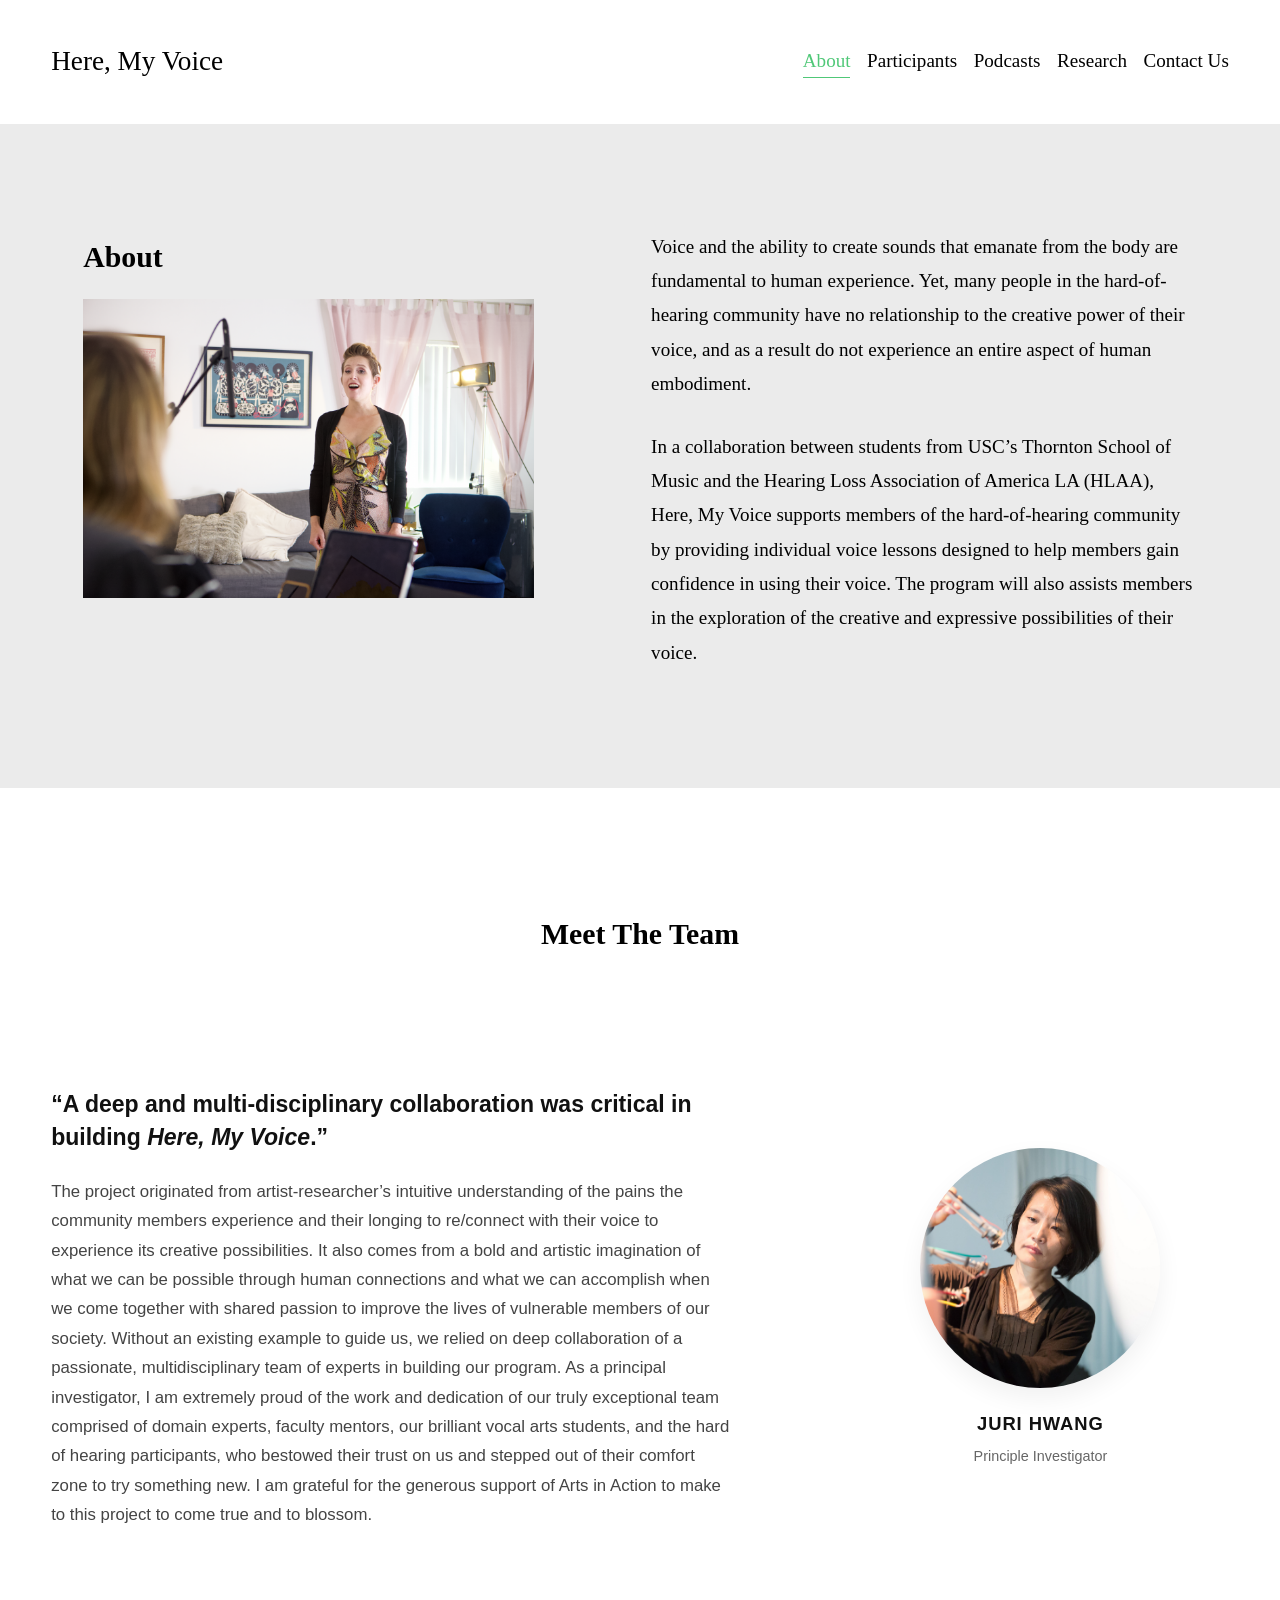
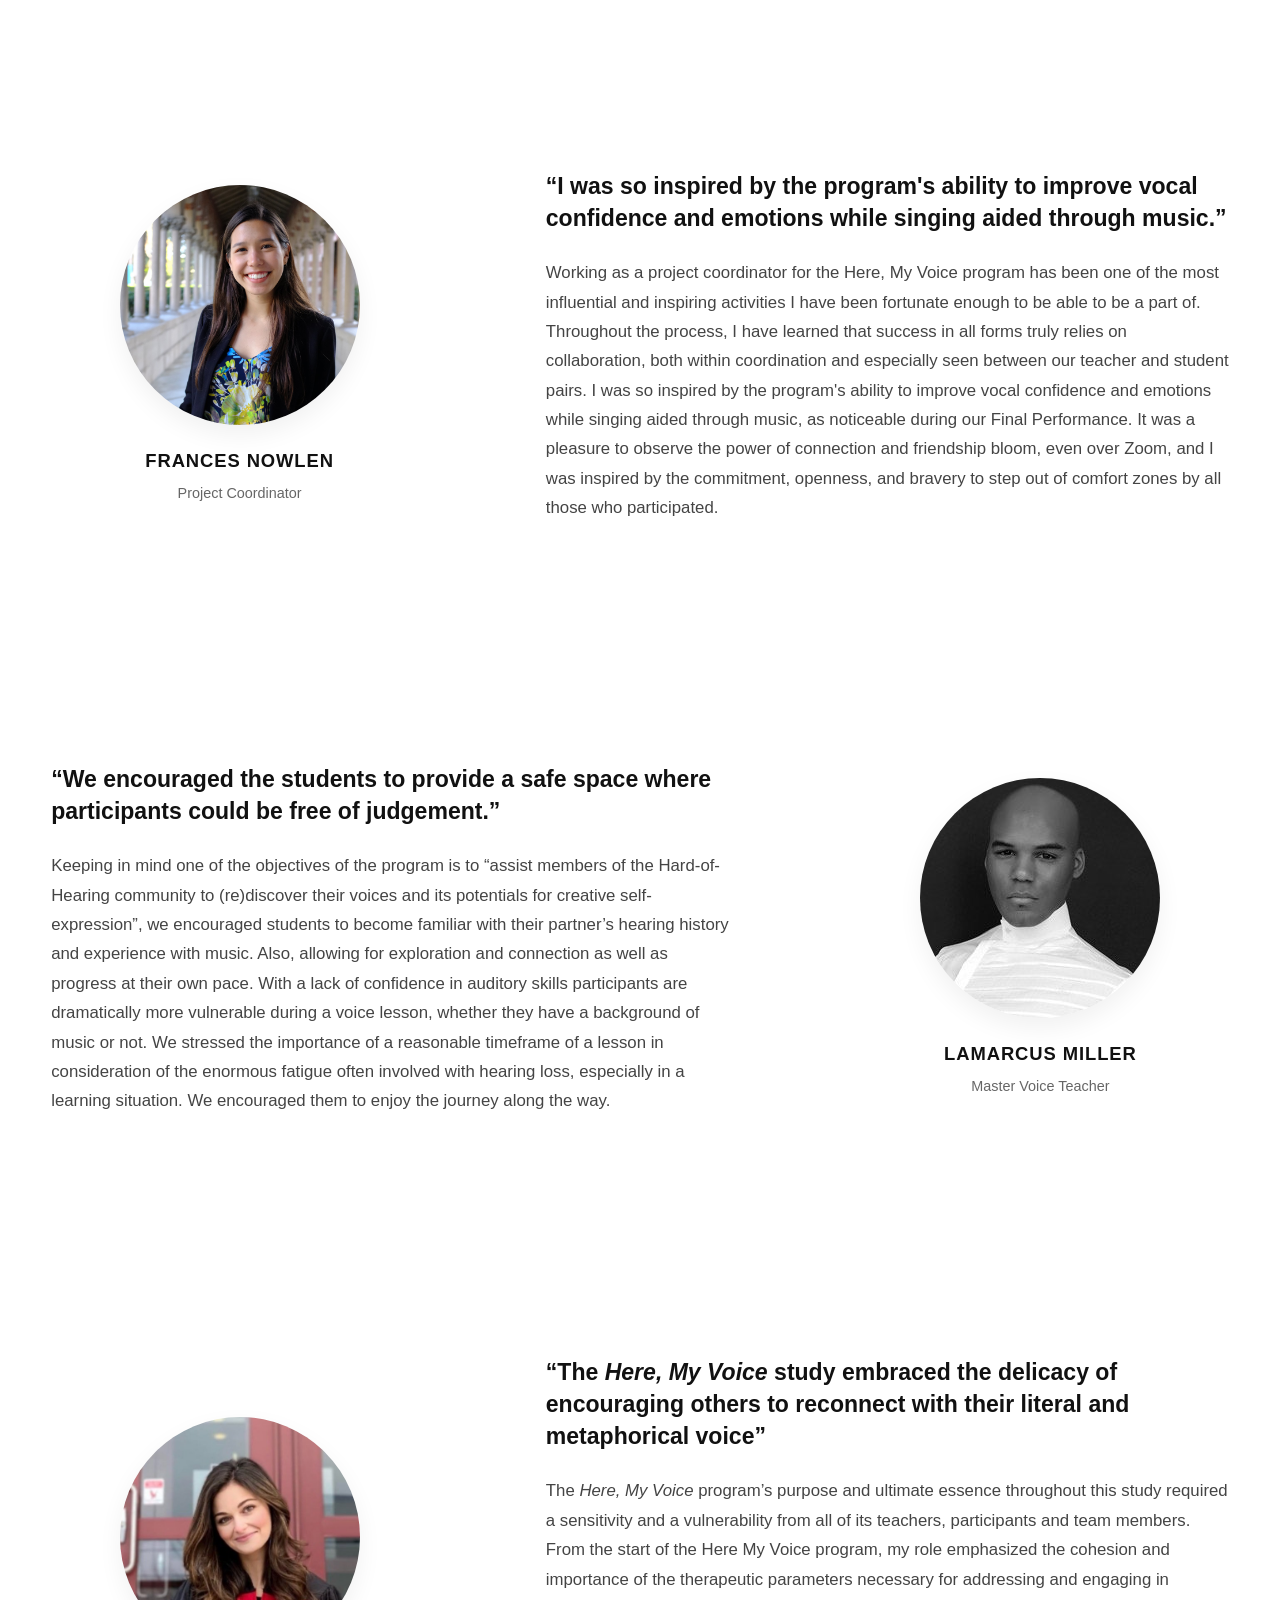
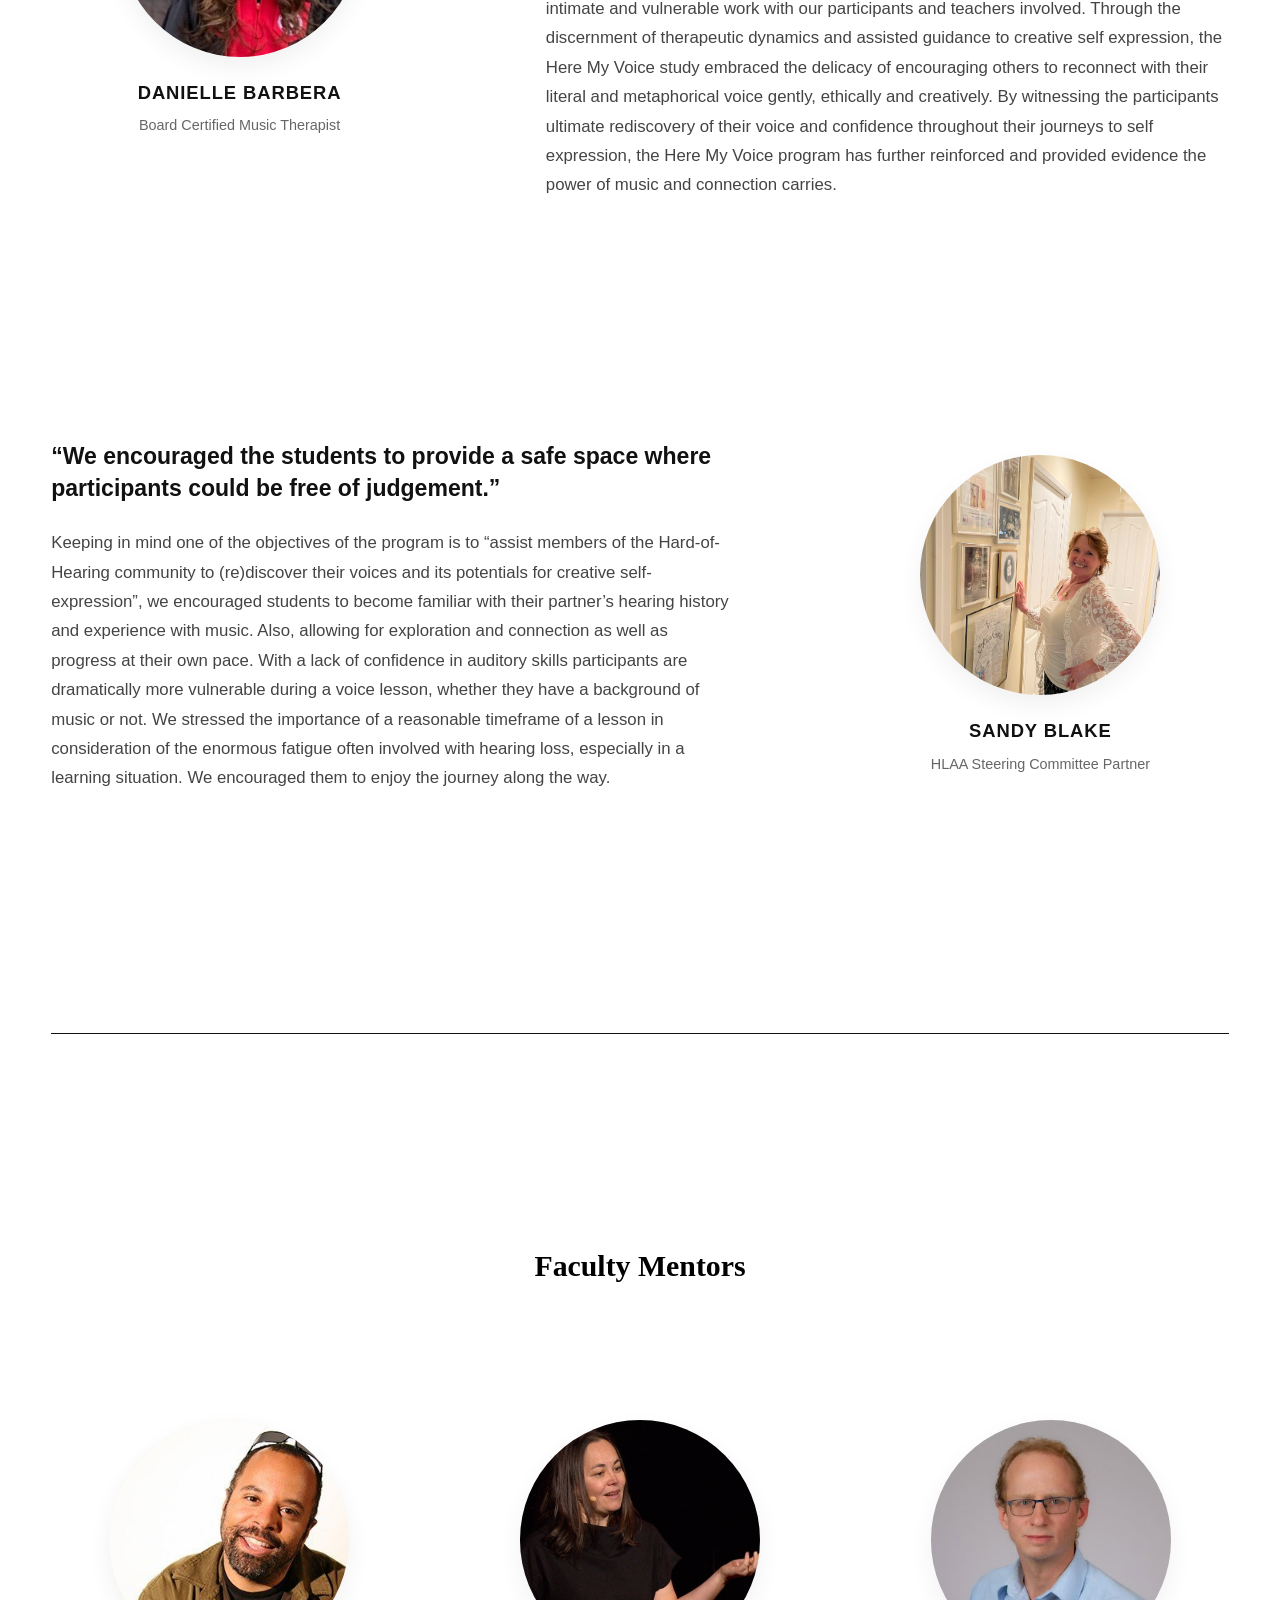
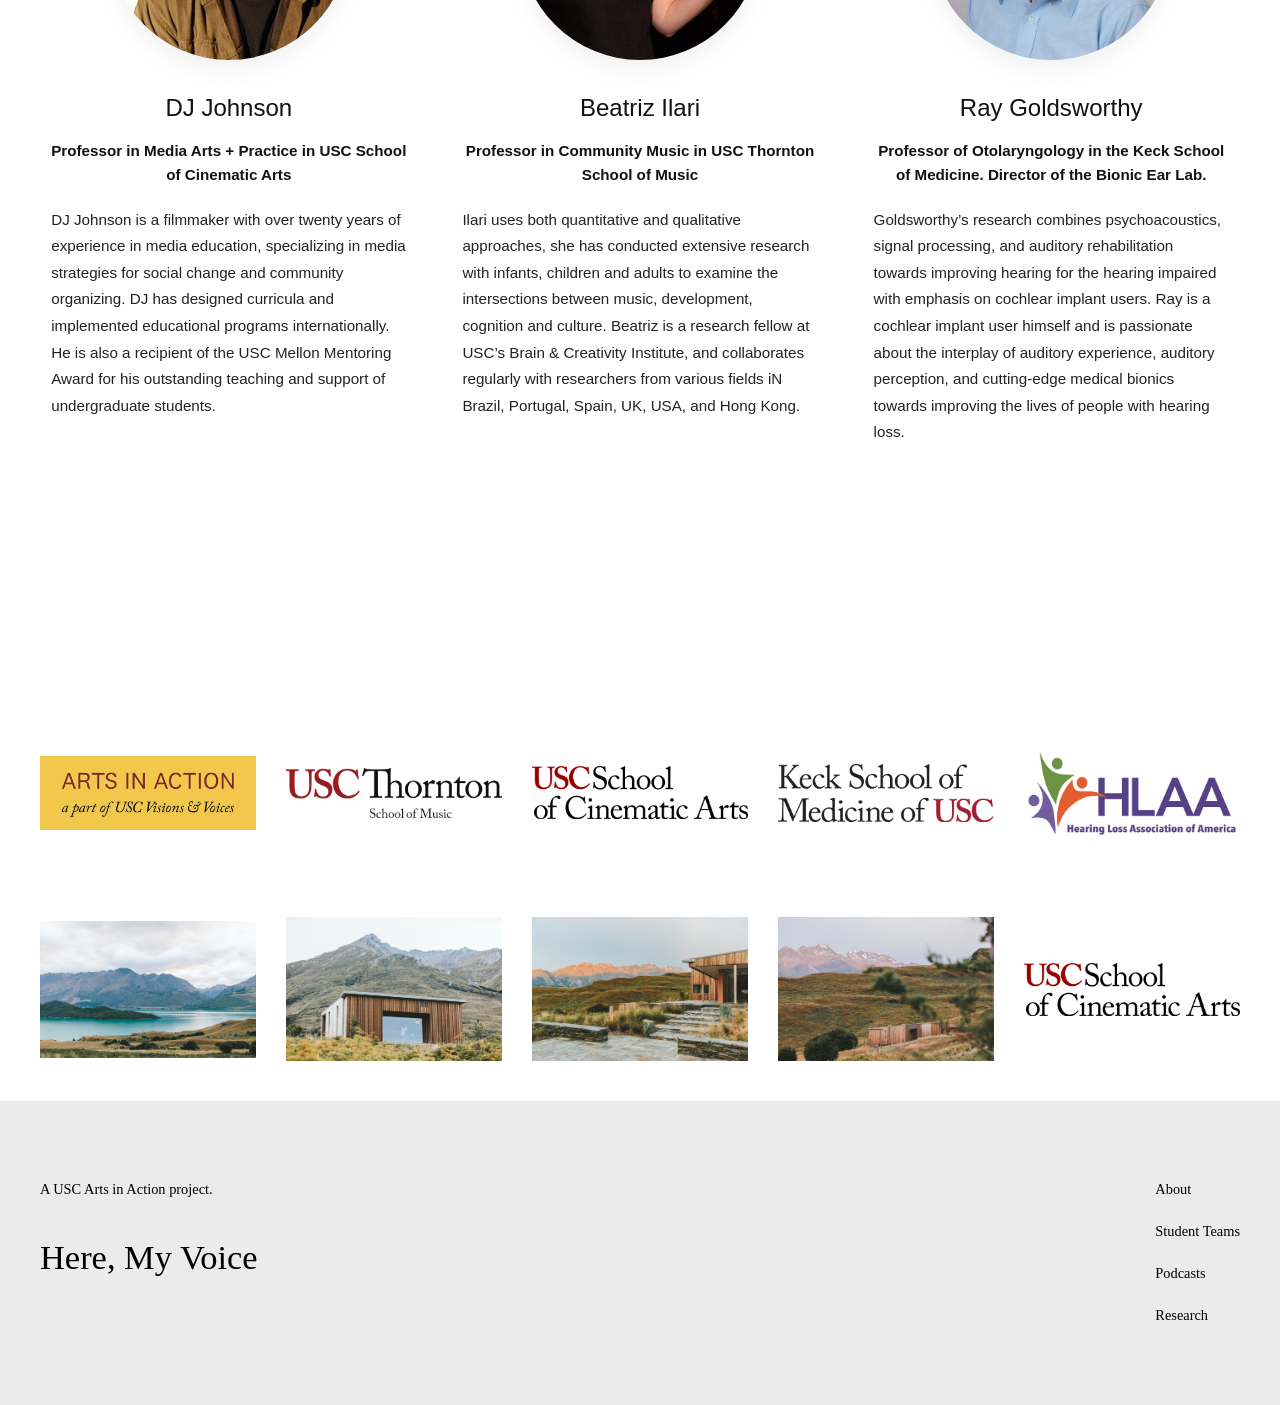
==== commit 9f438234: "Rebuild HereMyVoice pages and update images" ====
--- a/about.html
+++ b/about.html
@@ -1,1703 +1,419 @@
 <!doctype html>
-
-<html
-  lang="en-US"
-  xmlns:fb="http://www.facebook.com/2008/fbml"
-  xmlns:og="http://opengraphprotocol.org/schema/"
->
+<html lang="en-US">
   <head>
+    <meta charset="utf-8" />
     <meta content="IE=edge,chrome=1" http-equiv="X-UA-Compatible" />
     <meta content="width=device-width, initial-scale=1" name="viewport" />
-    <!-- This is Squarespace. -->
-    <!-- heremyvoice -->
-    <base href="" />
-    <meta charset="utf-8" />
     <title>About — Here, My Voice</title>
-    <meta
-      content="Sec-CH-UA-Platform-Version, Sec-CH-UA-Model"
-      http-equiv="Accept-CH"
-    />
-    <link
-      href="https://assets.squarespace.com/universal/default-favicon.ico"
-      rel="icon"
-      type="image/x-icon"
-    />
+
+    <link href="images/default-favicon.ico" rel="icon" type="image/x-icon" />
     <link href="https://www.heremyvoice.org/about" rel="canonical" />
     <meta content="Here, My Voice" property="og:site_name" />
     <meta content="About — Here, My Voice" property="og:title" />
     <meta content="https://www.heremyvoice.org/about" property="og:url" />
     <meta content="website" property="og:type" />
-    <meta content="About — Here, My Voice" itemprop="name" />
-    <meta content="https://www.heremyvoice.org/about" itemprop="url" />
-    <meta content="About — Here, My Voice" name="twitter:title" />
-    <meta content="https://www.heremyvoice.org/about" name="twitter:url" />
-    <meta content="summary" name="twitter:card" />
     <meta content="" name="description" />
-    <link href="https://images.squarespace-cdn.com" rel="preconnect" />
-    <script>
-      document.documentElement.classList.add("wf-loading");
-    </script>
+
+    <!-- Google Fonts 預連線與載入 (Poppins, Karla, Caveat) -->
+    <link rel="preconnect" href="https://fonts.googleapis.com" />
+    <link rel="preconnect" href="https://fonts.gstatic.com" crossorigin />
+    <link
+      href="https://fonts.googleapis.com/css2?family=Caveat:wght@400..700&family=Karla:ital,wght@0,400;0,700;1,400;1,700&family=Poppins:ital,wght@0,400;0,500;0,700;1,400;1,700&display=swap"
+      rel="stylesheet"
+    />
+
+    <!-- 全域字體與標題自訂樣式 -->
     <style>
-      @keyframes fonts-loading {
-        0%,
-        99% {
-          color: transparent;
+      body,
+      button,
+      input,
+      textarea,
+      select {
+        font-family: "Poppins", "Karla", sans-serif;
+      }
+      .header-title,
+      #site-title {
+        font-family: "Caveat", cursive !important;
+        font-size: 1.7rem !important;
+        font-weight: 500;
+      }
+      /* 外層容器 */
+      .about-section {
+        width: 100%;
+        background-color: #ebebeb;
+        padding: 7vw 2.5vw;
+        box-sizing: border-box;
+      }
+
+      .about-section .content-wrapper {
+        padding-right: var(--pagePadding);
+        padding-left: var(--pagePadding);
+        margin: 0 auto;
+        box-sizing: content-box;
+      }
+      .content-wrapper {
+        max-width: 1400px;
+        margin: 0 auto;
+        box-sizing: border-box;
+      }
+
+      /* 12欄網格系統 */
+      .about-section .sqs-grid-12 {
+        display: flex;
+        flex-wrap: wrap;
+        align-items: flex-start;
+        gap: 2%; /* 欄位間距 */
+      }
+
+      /* 基礎欄位設定 (以 12 欄為基準計算百分比寬度) */
+      .col {
+        box-sizing: border-box;
+      }
+
+      .about-section .col.span-5 {
+        width: 40.5% !important;
+        /* 如果你希望圖片強制在文字上方，也可以改成 width: 100% 並調整排版 */
+      }
+
+      .about-section .col.span-1 {
+        width: 6.5% !important;
+      }
+      .about-section .col.span-6 {
+        width: 49% !important;
+      }
+
+      /* 圖片適應與保護原始比例 */
+      .image-block-wrapper img {
+        width: 100%;
+        height: auto;
+        display: block;
+        object-fit: cover;
+      }
+
+      /* 文字段落排版微調 */
+      .text-block p {
+        margin-bottom: 1.5em;
+        line-height: var(--body-font-line-height);
+      }
+
+      /* 響應式設計：螢幕較小時改為單欄上下排列 */
+      @media screen and (max-width: 767px) {
+        .sqs-grid-12 {
+          flex-direction: column;
         }
-      }
-      html.wf-loading * {
-        animation: fonts-loading 3s;
+        .col.span-5,
+        .col.span-1,
+        .col.span-6 {
+          width: 100%;
+          margin-bottom: 2rem;
+        }
+      }
+      /* 確保 header 如果是固定在頂部 */
+      header.header,
+      .site-header {
+        top: 0;
+        left: 0;
+        width: 100%;
+        z-index: 1000; /* 確保導覽列層級在最上層，不會被內容蓋過去 */
+      }
+
+      /* 讓 main 往下推開，避免被固定 header 覆蓋 */
+      main.container,
+      #page {
+        padding-top: 124px; /* 數值請依你的 header 實際高度微調 (大於 header 高度即可) */
+      }
+
+      /* 團隊大區塊 */
+      .team-section {
+        width: 100%;
+        padding: 8vw 4vw;
+        background-color: #ffffff;
+        box-sizing: border-box;
+      }
+
+      .team-section .content-wrapper {
+        max-width: 1200px;
+        margin: 0 auto;
+      }
+
+      .section-main-title {
+        font-family: "Poppins", sans-serif;
+        font-size: clamp(2rem, 3vw, 2.75rem);
+        font-weight: 700;
+        text-align: center;
+        margin-bottom: 6rem;
+        color: #000000;
+      }
+
+      /* 每一列的 Flexbox 排版 */
+      .team-row {
+        display: flex;
+        align-items: center;
+        justify-content: space-between;
+        gap: 5%;
+        margin-bottom: 15rem;
+      }
+
+      /* 奇數列：圖片在左，文字在右（預設） */
+      /* 偶數列：透過 row-reverse 讓圖片自動換到右側，完美對應原版設計 */
+      .team-row:nth-child(even) {
+        flex-direction: row-reverse;
+      }
+
+      /* 成員個人資訊欄位（大頭貼＋名字＋職稱） */
+      .team-member-col {
+        flex: 0 0 32%;
+        text-align: center;
+        display: flex;
+        flex-direction: column;
+        align-items: center;
+      }
+
+      /* 圓形大頭貼（維持 1:1 比例與圓形邊框） */
+      .member-photo {
+        width: 240px;
+        height: 240px;
+        border-radius: 50%;
+        overflow: hidden;
+        margin-bottom: 1.5rem;
+        box-shadow: 0 10px 25px rgba(0, 0, 0, 0.06);
+      }
+
+      .member-photo img {
+        width: 100%;
+        height: 100%;
+        object-fit: cover;
+      }
+      .member-photo img.photo-lamarcus {
+        object-position: 0% 0% !important; /* 左右 50% 置中，上下從 20% 位置對齊（數值越小越偏上方，避免頭頂/臉部被裁掉） */
+      }
+
+      .member-name {
+        font-family: "Poppins", sans-serif;
+        font-size: 1.15rem;
+        font-weight: 700;
+        letter-spacing: 0.05em;
+        margin: 0 0 0.5rem 0;
+        color: #111;
+      }
+
+      .member-role {
+        font-family: "Karla", sans-serif;
+        font-size: 0.9rem;
+        color: #666;
+        margin: 0;
+      }
+
+      /* 文字與引言欄位 */
+      .team-text-col {
+        flex: 0 0 58%;
+        display: flex;
+        flex-direction: column;
+      }
+
+      .team-quote {
+        font-family: "Poppins", sans-serif;
+        font-size: clamp(1.25rem, 1.8vw, 1.65rem);
+        font-weight: 600;
+        line-height: 1.4;
+        color: #111111;
+        margin: 0 0 1.5rem 0;
+        border: none;
+        padding: 0;
+      }
+
+      .member-desc {
+        font-family: "Karla", sans-serif;
+        font-size: 1.05rem;
+        line-height: 1.75;
+        color: #444444;
+        margin: 0;
+      }
+
+      /* 響應式調整：手機螢幕時改為單欄上下排列 */
+      @media (max-width: 768px) {
+        .team-row,
+        .team-row:nth-child(even) {
+          flex-direction: column;
+          gap: 2.5rem;
+          margin-bottom: 5rem;
+        }
+
+        .team-member-col,
+        .team-text-col {
+          flex: 0 0 100%;
+          width: 100%;
+        }
+
+        .member-photo {
+          width: 200px;
+          height: 200px;
+        }
+      }
+      /* Faculty Mentors 區塊 */
+      .mentors-section {
+        width: 100%;
+        padding: 6vw 4vw 8vw;
+        background-color: #ffffff;
+        box-sizing: border-box;
+      }
+
+      .mentors-section .content-wrapper {
+        max-width: 1200px;
+        margin: 0 auto;
+      }
+      .mentors-divider {
+        border: 0;
+        border-top: 1px solid #111111;
+        width: 100%;
+      }
+
+      .mentors-heading {
+        font-family: "Poppins", sans-serif;
+        font-size: clamp(2rem, 3vw, 2.75rem);
+        font-weight: 500;
+        text-align: center;
+        margin: 0 0 4.5rem 0;
+        color: #111111;
+      }
+
+      .mentors-grid {
+        display: grid;
+        grid-template-columns: repeat(3, minmax(0, 1fr));
+        gap: 3.5rem;
+        align-items: start;
+        margin-bottom: 10rem;
+      }
+
+      .mentor-card {
+        display: flex;
+        flex-direction: column;
+        align-items: center;
+        text-align: center;
+      }
+
+      .mentor-photo {
+        width: 240px;
+        height: 240px;
+        border-radius: 50%;
+        overflow: hidden;
+        margin-bottom: 2rem;
+        background-color: #f2f2f2;
+        box-shadow: 0 10px 25px rgba(0, 0, 0, 0.06);
+      }
+
+      .mentor-photo img {
+        width: 100%;
+        height: 100%;
+        object-fit: cover;
+        object-position: 50% 20%;
+        display: block;
+      }
+
+      .mentor-name {
+        font-family: "Poppins", sans-serif;
+        font-size: 1.5rem;
+        font-weight: 400;
+        line-height: 1.3;
+        margin: 0 0 1rem 0;
+        color: #111111;
+      }
+
+      .mentor-role {
+        font-family: "Poppins", "Karla", sans-serif;
+        font-size: 0.95rem;
+        font-weight: 700;
+        line-height: 1.55;
+        color: #111111;
+        margin: 0 0 1.25rem 0;
+      }
+
+      .mentor-message {
+        font-family: "Karla", sans-serif;
+        font-size: 0.95rem;
+        font-weight: 400;
+        line-height: 1.75;
+        color: #222222;
+        text-align: left;
+        width: 100%;
+        margin: 0;
+      }
+
+      /* 平板與手機改為單欄直向排列 */
+      @media (max-width: 900px) {
+        .mentors-grid {
+          grid-template-columns: 1fr;
+          gap: 3.5rem;
+          max-width: 520px;
+          margin: 0 auto;
+          margin-bottom: 6rem;
+        }
+
+        .mentor-photo {
+          width: 200px;
+          height: 200px;
+        }
       }
     </style>
-    <link
-      crossorigin=""
-      href="https://file.squarespace-cdn.com"
-      rel="preconnect"
-    />
-    <style
-      data-sqsp-font-ids="6a3139e4691a2d058d1a1be6,6a31362afd7025398af2525b"
-    >
-      /* latin-ext */
-      @font-face {
-        font-family: "Poppins";
-        font-style: normal;
-        font-weight: 400;
-        font-display: swap;
-        src: url("https://file.squarespace-cdn.com/content/v2/namespaces/fonts/libraries/sqsp/assets/d03c0883-8248-47bf-9fa3-437f8474b0b7/latin-ext.woff2")
-          format("woff2");
-        unicode-range:
-          U+0100-02BA, U+02BD-02C5, U+02C7-02CC, U+02CE-02D7, U+02DD-02FF,
-          U+0304, U+0308, U+0329, U+1D00-1DBF, U+1E00-1E9F, U+1EF2-1EFF, U+2020,
-          U+20A0-20AB, U+20AD-20C0, U+2113, U+2C60-2C7F, U+A720-A7FF;
-      }
-      /* latin */
-      @font-face {
-        font-family: "Poppins";
-        font-style: normal;
-        font-weight: 400;
-        font-display: swap;
-        src: url("https://file.squarespace-cdn.com/content/v2/namespaces/fonts/libraries/sqsp/assets/da0c3c0d-458f-46e2-9c64-bac004d4e8c1/latin.woff2")
-          format("woff2");
-        unicode-range:
-          U+0000-00FF, U+0131, U+0152-0153, U+02BB-02BC, U+02C6, U+02DA, U+02DC,
-          U+0304, U+0308, U+0329, U+2000-206F, U+20AC, U+2122, U+2191, U+2193,
-          U+2212, U+2215, U+FEFF, U+FFFD;
-      }
-      /* devanagari */
-      @font-face {
-        font-family: "Poppins";
-        font-style: normal;
-        font-weight: 400;
-        font-display: swap;
-        src: url("https://file.squarespace-cdn.com/content/v2/namespaces/fonts/libraries/sqsp/assets/7050a57e-968a-4317-a487-11e4374878d9/devanagari.woff2")
-          format("woff2");
-        unicode-range:
-          U+0900-097F, U+1CD0-1CF9, U+200C-200D, U+20A8, U+20B9, U+20F0, U+25CC,
-          U+A830-A839, U+A8E0-A8FF, U+11B00-11B09;
-      }
-      /* latin */
-      @font-face {
-        font-family: "Karla";
-        font-style: italic;
-        font-weight: 700;
-        font-display: swap;
-        src: url("https://file.squarespace-cdn.com/content/v2/namespaces/fonts/libraries/sqsp/assets/ba29ba95-f144-4190-a7e1-2b316f0847fb/latin.woff2")
-          format("woff2");
-        unicode-range:
-          U+0000-00FF, U+0131, U+0152-0153, U+02BB-02BC, U+02C6, U+02DA, U+02DC,
-          U+0304, U+0308, U+0329, U+2000-206F, U+20AC, U+2122, U+2191, U+2193,
-          U+2212, U+2215, U+FEFF, U+FFFD;
-      }
-      /* latin-ext */
-      @font-face {
-        font-family: "Karla";
-        font-style: italic;
-        font-weight: 700;
-        font-display: swap;
-        src: url("https://file.squarespace-cdn.com/content/v2/namespaces/fonts/libraries/sqsp/assets/a88b4c29-b19d-4268-a58b-24d41f313edd/latin-ext.woff2")
-          format("woff2");
-        unicode-range:
-          U+0100-02BA, U+02BD-02C5, U+02C7-02CC, U+02CE-02D7, U+02DD-02FF,
-          U+0304, U+0308, U+0329, U+1D00-1DBF, U+1E00-1E9F, U+1EF2-1EFF, U+2020,
-          U+20A0-20AB, U+20AD-20C0, U+2113, U+2C60-2C7F, U+A720-A7FF;
-      }
-      /* latin-ext */
-      @font-face {
-        font-family: "Poppins";
-        font-style: normal;
-        font-weight: 500;
-        font-display: swap;
-        src: url("https://file.squarespace-cdn.com/content/v2/namespaces/fonts/libraries/sqsp/assets/106cf02d-1fea-47b3-beaa-607012f765b3/latin-ext.woff2")
-          format("woff2");
-        unicode-range:
-          U+0100-02BA, U+02BD-02C5, U+02C7-02CC, U+02CE-02D7, U+02DD-02FF,
-          U+0304, U+0308, U+0329, U+1D00-1DBF, U+1E00-1E9F, U+1EF2-1EFF, U+2020,
-          U+20A0-20AB, U+20AD-20C0, U+2113, U+2C60-2C7F, U+A720-A7FF;
-      }
-      /* devanagari */
-      @font-face {
-        font-family: "Poppins";
-        font-style: normal;
-        font-weight: 500;
-        font-display: swap;
-        src: url("https://file.squarespace-cdn.com/content/v2/namespaces/fonts/libraries/sqsp/assets/2200ecd2-8cab-4e5f-98a1-74a7a1427ea4/devanagari.woff2")
-          format("woff2");
-        unicode-range:
-          U+0900-097F, U+1CD0-1CF9, U+200C-200D, U+20A8, U+20B9, U+20F0, U+25CC,
-          U+A830-A839, U+A8E0-A8FF, U+11B00-11B09;
-      }
-      /* latin */
-      @font-face {
-        font-family: "Poppins";
-        font-style: normal;
-        font-weight: 500;
-        font-display: swap;
-        src: url("https://file.squarespace-cdn.com/content/v2/namespaces/fonts/libraries/sqsp/assets/abb8d202-34bc-4174-a25f-c00d4154bb44/latin.woff2")
-          format("woff2");
-        unicode-range:
-          U+0000-00FF, U+0131, U+0152-0153, U+02BB-02BC, U+02C6, U+02DA, U+02DC,
-          U+0304, U+0308, U+0329, U+2000-206F, U+20AC, U+2122, U+2191, U+2193,
-          U+2212, U+2215, U+FEFF, U+FFFD;
-      }
-      /* latin */
-      @font-face {
-        font-family: "Poppins";
-        font-style: normal;
-        font-weight: 700;
-        font-display: swap;
-        src: url("https://file.squarespace-cdn.com/content/v2/namespaces/fonts/libraries/sqsp/assets/95402d3d-cf4f-4ff3-b652-fa1bddbe79de/latin.woff2")
-          format("woff2");
-        unicode-range:
-          U+0000-00FF, U+0131, U+0152-0153, U+02BB-02BC, U+02C6, U+02DA, U+02DC,
-          U+0304, U+0308, U+0329, U+2000-206F, U+20AC, U+2122, U+2191, U+2193,
-          U+2212, U+2215, U+FEFF, U+FFFD;
-      }
-      /* devanagari */
-      @font-face {
-        font-family: "Poppins";
-        font-style: normal;
-        font-weight: 700;
-        font-display: swap;
-        src: url("https://file.squarespace-cdn.com/content/v2/namespaces/fonts/libraries/sqsp/assets/31f2dfaf-de1e-40ab-ac18-8641e6ac98d0/devanagari.woff2")
-          format("woff2");
-        unicode-range:
-          U+0900-097F, U+1CD0-1CF9, U+200C-200D, U+20A8, U+20B9, U+20F0, U+25CC,
-          U+A830-A839, U+A8E0-A8FF, U+11B00-11B09;
-      }
-      /* latin-ext */
-      @font-face {
-        font-family: "Poppins";
-        font-style: normal;
-        font-weight: 700;
-        font-display: swap;
-        src: url("https://file.squarespace-cdn.com/content/v2/namespaces/fonts/libraries/sqsp/assets/ab5cf469-e78c-4791-92a2-a2e360e24c1d/latin-ext.woff2")
-          format("woff2");
-        unicode-range:
-          U+0100-02BA, U+02BD-02C5, U+02C7-02CC, U+02CE-02D7, U+02DD-02FF,
-          U+0304, U+0308, U+0329, U+1D00-1DBF, U+1E00-1E9F, U+1EF2-1EFF, U+2020,
-          U+20A0-20AB, U+20AD-20C0, U+2113, U+2C60-2C7F, U+A720-A7FF;
-      }
-      /* latin-ext */
-      @font-face {
-        font-family: "Karla";
-        font-style: italic;
-        font-weight: 400;
-        font-display: swap;
-        src: url("https://file.squarespace-cdn.com/content/v2/namespaces/fonts/libraries/sqsp/assets/75bf4ff8-c059-46c3-a2c4-aed218b14082/latin-ext.woff2")
-          format("woff2");
-        unicode-range:
-          U+0100-02BA, U+02BD-02C5, U+02C7-02CC, U+02CE-02D7, U+02DD-02FF,
-          U+0304, U+0308, U+0329, U+1D00-1DBF, U+1E00-1E9F, U+1EF2-1EFF, U+2020,
-          U+20A0-20AB, U+20AD-20C0, U+2113, U+2C60-2C7F, U+A720-A7FF;
-      }
-      /* latin */
-      @font-face {
-        font-family: "Karla";
-        font-style: italic;
-        font-weight: 400;
-        font-display: swap;
-        src: url("https://file.squarespace-cdn.com/content/v2/namespaces/fonts/libraries/sqsp/assets/2f440a16-f03d-4d58-a79a-bd6b4a054078/latin.woff2")
-          format("woff2");
-        unicode-range:
-          U+0000-00FF, U+0131, U+0152-0153, U+02BB-02BC, U+02C6, U+02DA, U+02DC,
-          U+0304, U+0308, U+0329, U+2000-206F, U+20AC, U+2122, U+2191, U+2193,
-          U+2212, U+2215, U+FEFF, U+FFFD;
-      }
-      /* latin-ext */
-      @font-face {
-        font-family: "Poppins";
-        font-style: italic;
-        font-weight: 400;
-        font-display: swap;
-        src: url("https://file.squarespace-cdn.com/content/v2/namespaces/fonts/libraries/sqsp/assets/28866714-3a03-4fde-b82e-bcffd944752e/latin-ext.woff2")
-          format("woff2");
-        unicode-range:
-          U+0100-02BA, U+02BD-02C5, U+02C7-02CC, U+02CE-02D7, U+02DD-02FF,
-          U+0304, U+0308, U+0329, U+1D00-1DBF, U+1E00-1E9F, U+1EF2-1EFF, U+2020,
-          U+20A0-20AB, U+20AD-20C0, U+2113, U+2C60-2C7F, U+A720-A7FF;
-      }
-      /* latin */
-      @font-face {
-        font-family: "Poppins";
-        font-style: italic;
-        font-weight: 400;
-        font-display: swap;
-        src: url("https://file.squarespace-cdn.com/content/v2/namespaces/fonts/libraries/sqsp/assets/ab6b1da4-72e3-4abf-a176-e7a8a24b53d1/latin.woff2")
-          format("woff2");
-        unicode-range:
-          U+0000-00FF, U+0131, U+0152-0153, U+02BB-02BC, U+02C6, U+02DA, U+02DC,
-          U+0304, U+0308, U+0329, U+2000-206F, U+20AC, U+2122, U+2191, U+2193,
-          U+2212, U+2215, U+FEFF, U+FFFD;
-      }
-      /* devanagari */
-      @font-face {
-        font-family: "Poppins";
-        font-style: italic;
-        font-weight: 400;
-        font-display: swap;
-        src: url("https://file.squarespace-cdn.com/content/v2/namespaces/fonts/libraries/sqsp/assets/7d30df3b-ed0a-4cdd-824a-b3c7e5e49f0d/devanagari.woff2")
-          format("woff2");
-        unicode-range:
-          U+0900-097F, U+1CD0-1CF9, U+200C-200D, U+20A8, U+20B9, U+20F0, U+25CC,
-          U+A830-A839, U+A8E0-A8FF, U+11B00-11B09;
-      }
-      /* latin */
-      @font-face {
-        font-family: "Karla";
-        font-style: normal;
-        font-weight: 700;
-        font-display: swap;
-        src: url("https://file.squarespace-cdn.com/content/v2/namespaces/fonts/libraries/sqsp/assets/1689b55a-28a8-4869-a565-6b9240f27db3/latin.woff2")
-          format("woff2");
-        unicode-range:
-          U+0000-00FF, U+0131, U+0152-0153, U+02BB-02BC, U+02C6, U+02DA, U+02DC,
-          U+0304, U+0308, U+0329, U+2000-206F, U+20AC, U+2122, U+2191, U+2193,
-          U+2212, U+2215, U+FEFF, U+FFFD;
-      }
-      /* latin-ext */
-      @font-face {
-        font-family: "Karla";
-        font-style: normal;
-        font-weight: 700;
-        font-display: swap;
-        src: url("https://file.squarespace-cdn.com/content/v2/namespaces/fonts/libraries/sqsp/assets/c879ecbb-bbfd-472c-9ccb-a2c9d0b80081/latin-ext.woff2")
-          format("woff2");
-        unicode-range:
-          U+0100-02BA, U+02BD-02C5, U+02C7-02CC, U+02CE-02D7, U+02DD-02FF,
-          U+0304, U+0308, U+0329, U+1D00-1DBF, U+1E00-1E9F, U+1EF2-1EFF, U+2020,
-          U+20A0-20AB, U+20AD-20C0, U+2113, U+2C60-2C7F, U+A720-A7FF;
-      }
-      /* latin-ext */
-      @font-face {
-        font-family: "Poppins";
-        font-style: italic;
-        font-weight: 700;
-        font-display: swap;
-        src: url("https://file.squarespace-cdn.com/content/v2/namespaces/fonts/libraries/sqsp/assets/e5441b3f-475c-4dd0-815e-d1493a6eef24/latin-ext.woff2")
-          format("woff2");
-        unicode-range:
-          U+0100-02BA, U+02BD-02C5, U+02C7-02CC, U+02CE-02D7, U+02DD-02FF,
-          U+0304, U+0308, U+0329, U+1D00-1DBF, U+1E00-1E9F, U+1EF2-1EFF, U+2020,
-          U+20A0-20AB, U+20AD-20C0, U+2113, U+2C60-2C7F, U+A720-A7FF;
-      }
-      /* devanagari */
-      @font-face {
-        font-family: "Poppins";
-        font-style: italic;
-        font-weight: 700;
-        font-display: swap;
-        src: url("https://file.squarespace-cdn.com/content/v2/namespaces/fonts/libraries/sqsp/assets/e364ec28-4783-442b-b46f-59d33a99dd2c/devanagari.woff2")
-          format("woff2");
-        unicode-range:
-          U+0900-097F, U+1CD0-1CF9, U+200C-200D, U+20A8, U+20B9, U+20F0, U+25CC,
-          U+A830-A839, U+A8E0-A8FF, U+11B00-11B09;
-      }
-      /* latin */
-      @font-face {
-        font-family: "Poppins";
-        font-style: italic;
-        font-weight: 700;
-        font-display: swap;
-        src: url("https://file.squarespace-cdn.com/content/v2/namespaces/fonts/libraries/sqsp/assets/67451c8f-d5ad-40d0-a48b-1e842ade5679/latin.woff2")
-          format("woff2");
-        unicode-range:
-          U+0000-00FF, U+0131, U+0152-0153, U+02BB-02BC, U+02C6, U+02DA, U+02DC,
-          U+0304, U+0308, U+0329, U+2000-206F, U+20AC, U+2122, U+2191, U+2193,
-          U+2212, U+2215, U+FEFF, U+FFFD;
-      }
-      /* latin-ext */
-      @font-face {
-        font-family: "Karla";
-        font-style: normal;
-        font-weight: 400;
-        font-display: swap;
-        src: url("https://file.squarespace-cdn.com/content/v2/namespaces/fonts/libraries/sqsp/assets/af8c3525-4c94-45b9-8848-7c64e6ad9a7a/latin-ext.woff2")
-          format("woff2");
-        unicode-range:
-          U+0100-02BA, U+02BD-02C5, U+02C7-02CC, U+02CE-02D7, U+02DD-02FF,
-          U+0304, U+0308, U+0329, U+1D00-1DBF, U+1E00-1E9F, U+1EF2-1EFF, U+2020,
-          U+20A0-20AB, U+20AD-20C0, U+2113, U+2C60-2C7F, U+A720-A7FF;
-      }
-      /* latin */
-      @font-face {
-        font-family: "Karla";
-        font-style: normal;
-        font-weight: 400;
-        font-display: swap;
-        src: url("https://file.squarespace-cdn.com/content/v2/namespaces/fonts/libraries/sqsp/assets/cf14666a-bd50-4288-9f91-95418f8047e7/latin.woff2")
-          format("woff2");
-        unicode-range:
-          U+0000-00FF, U+0131, U+0152-0153, U+02BB-02BC, U+02C6, U+02DA, U+02DC,
-          U+0304, U+0308, U+0329, U+2000-206F, U+20AC, U+2122, U+2191, U+2193,
-          U+2212, U+2215, U+FEFF, U+FFFD;
-      }
-    </style>
-    <script data-name="static-context">
-      Static = window.Static || {};
-      Static.SQUARESPACE_CONTEXT = {
-        betaFeatureFlags: [
-          "supports_versioned_template_assets",
-          "sms-campaigns",
-          "new_stacked_index",
-          "cdk_website_components_video_lazy_loading_enabled",
-          "member_areas_feature",
-          "campaigns_thumbnail_layout",
-          "campaigns_table_v2",
-          "scripts_defer",
-          "override_block_styles",
-          "cdk_website_components_video_container_styles_enabled",
-          "marketing_landing_page",
-          "nested_categories",
-          "campaigns_discount_section_in_blasts",
-          "campaigns_discount_section_in_automations",
-          "marketing_automations",
-          "campaigns_new_image_layout_picker",
-          "output_template_css_assets",
-          "campaigns_merch_state",
-          "campaigns_import_discounts",
-          "i18n_beta_website_locales",
-          "enable_form_submission_trigger",
-          "contacts_and_campaigns_redesign",
-          "commerce_product_payment_plan_editing",
-          "in-product-messaging-banners-oct-5",
-          "order_status_page_checkout_landing_enabled",
-        ],
-        facebookAppId: "314192535267336",
-        facebookApiVersion: "v6.0",
-        rollups: {
-          "squarespace-announcement-bar": {
-            js: "//assets.squarespace.com/universal/scripts-compressed/announcement-bar-898b8c17afd4afbb-min.en-US.js",
-          },
-          "squarespace-audio-player": {
-            css: "//assets.squarespace.com/universal/styles-compressed/audio-player-b05f5197a871c566-min.en-US.css",
-            js: "//assets.squarespace.com/universal/scripts-compressed/audio-player-73ddba22b0661fd1-min.en-US.js",
-          },
-          "squarespace-blog-collection-list": {
-            css: "//assets.squarespace.com/universal/styles-compressed/blog-collection-list-b4046463b72f34e2-min.en-US.css",
-            js: "//assets.squarespace.com/universal/scripts-compressed/blog-collection-list-8689c953a903f5de-min.en-US.js",
-          },
-          "squarespace-calendar-block-renderer": {
-            css: "//assets.squarespace.com/universal/styles-compressed/calendar-block-renderer-c3fef2a497c8e56b-min.en-US.css",
-            js: "//assets.squarespace.com/universal/scripts-compressed/calendar-block-renderer-2fb818abddf23df3-min.en-US.js",
-          },
-          "squarespace-chartjs-helpers": {
-            css: "//assets.squarespace.com/universal/styles-compressed/chartjs-helpers-96b256171ee039c1-min.en-US.css",
-            js: "//assets.squarespace.com/universal/scripts-compressed/chartjs-helpers-a779e7b7ff94d821-min.en-US.js",
-          },
-          "squarespace-comments": {
-            css: "//assets.squarespace.com/universal/styles-compressed/comments-99b7af1d92eba1a5-min.en-US.css",
-            js: "//assets.squarespace.com/universal/scripts-compressed/comments-b1b7d3049eb4f8d6-min.en-US.js",
-          },
-          "squarespace-custom-css-popup": {
-            css: "//assets.squarespace.com/universal/styles-compressed/custom-css-popup-29518faed5760b2b-min.en-US.css",
-            js: "//assets.squarespace.com/universal/scripts-compressed/custom-css-popup-1d14e90d6750bb77-min.en-US.js",
-          },
-          "squarespace-dialog": {
-            css: "//assets.squarespace.com/universal/styles-compressed/dialog-86aacd645d83874c-min.en-US.css",
-            js: "//assets.squarespace.com/universal/scripts-compressed/dialog-b31c1c55e0249791-min.en-US.js",
-          },
-          "squarespace-events-collection": {
-            css: "//assets.squarespace.com/universal/styles-compressed/events-collection-c3fef2a497c8e56b-min.en-US.css",
-            js: "//assets.squarespace.com/universal/scripts-compressed/events-collection-00907994c917410f-min.en-US.js",
-          },
-          "squarespace-form-rendering-utils": {
-            js: "//assets.squarespace.com/universal/scripts-compressed/form-rendering-utils-6843762aaa3ddb9f-min.en-US.js",
-          },
-          "squarespace-forms": {
-            css: "//assets.squarespace.com/universal/styles-compressed/forms-0afd3c6ac30bbab1-min.en-US.css",
-            js: "//assets.squarespace.com/universal/scripts-compressed/forms-7971d402b5a662e8-min.en-US.js",
-          },
-          "squarespace-gallery-collection-list": {
-            css: "//assets.squarespace.com/universal/styles-compressed/gallery-collection-list-b4046463b72f34e2-min.en-US.css",
-            js: "//assets.squarespace.com/universal/scripts-compressed/gallery-collection-list-369b0edd6651fda7-min.en-US.js",
-          },
-          "squarespace-image-zoom": {
-            css: "//assets.squarespace.com/universal/styles-compressed/image-zoom-b4046463b72f34e2-min.en-US.css",
-            js: "//assets.squarespace.com/universal/scripts-compressed/image-zoom-bdebeb9b15addadb-min.en-US.js",
-          },
-          "squarespace-pinterest": {
-            css: "//assets.squarespace.com/universal/styles-compressed/pinterest-b4046463b72f34e2-min.en-US.css",
-            js: "//assets.squarespace.com/universal/scripts-compressed/pinterest-ad9e808acf9928e5-min.en-US.js",
-          },
-          "squarespace-popup-overlay": {
-            css: "//assets.squarespace.com/universal/styles-compressed/popup-overlay-b742b752f5880972-min.en-US.css",
-            js: "//assets.squarespace.com/universal/scripts-compressed/popup-overlay-c73119c1ab97b69b-min.en-US.js",
-          },
-          "squarespace-product-quick-view": {
-            css: "//assets.squarespace.com/universal/styles-compressed/product-quick-view-0afd3c6ac30bbab1-min.en-US.css",
-            js: "//assets.squarespace.com/universal/scripts-compressed/product-quick-view-40df551ac70b8e40-min.en-US.js",
-          },
-          "squarespace-products-collection-item-v2": {
-            css: "//assets.squarespace.com/universal/styles-compressed/products-collection-item-v2-b4046463b72f34e2-min.en-US.css",
-            js: "//assets.squarespace.com/universal/scripts-compressed/products-collection-item-v2-52c023b153bead6f-min.en-US.js",
-          },
-          "squarespace-products-collection-list-v2": {
-            css: "//assets.squarespace.com/universal/styles-compressed/products-collection-list-v2-b4046463b72f34e2-min.en-US.css",
-            js: "//assets.squarespace.com/universal/scripts-compressed/products-collection-list-v2-427e2a7b50430844-min.en-US.js",
-          },
-          "squarespace-search-page": {
-            css: "//assets.squarespace.com/universal/styles-compressed/search-page-90a67fc09b9b32c6-min.en-US.css",
-            js: "//assets.squarespace.com/universal/scripts-compressed/search-page-e820483d5402ce90-min.en-US.js",
-          },
-          "squarespace-search-preview": {
-            js: "//assets.squarespace.com/universal/scripts-compressed/search-preview-ad9cdf3a1656a47e-min.en-US.js",
-          },
-          "squarespace-simple-liking": {
-            css: "//assets.squarespace.com/universal/styles-compressed/simple-liking-701bf8bbc05ec6aa-min.en-US.css",
-            js: "//assets.squarespace.com/universal/scripts-compressed/simple-liking-a4003186f37d1d8b-min.en-US.js",
-          },
-          "squarespace-social-buttons": {
-            css: "//assets.squarespace.com/universal/styles-compressed/social-buttons-95032e5fa98e47a5-min.en-US.css",
-            js: "//assets.squarespace.com/universal/scripts-compressed/social-buttons-9d4887ee6ac038a3-min.en-US.js",
-          },
-          "squarespace-tourdates": {
-            css: "//assets.squarespace.com/universal/styles-compressed/tourdates-b4046463b72f34e2-min.en-US.css",
-            js: "//assets.squarespace.com/universal/scripts-compressed/tourdates-06ca1b33f45f61b8-min.en-US.js",
-          },
-          "squarespace-website-overlays-manager": {
-            css: "//assets.squarespace.com/universal/styles-compressed/website-overlays-manager-07ea5a4e004e6710-min.en-US.css",
-            js: "//assets.squarespace.com/universal/scripts-compressed/website-overlays-manager-d33283eabcedc863-min.en-US.js",
-          },
-        },
-        pageType: 2,
-        website: {
-          id: "61733f5521fde54cfdc68563",
-          captchaSettings: { enabledForDonations: false },
-          cloneable: false,
-          contentModifiedOn: 1638472127825,
-          formattingLocale: "en-US",
-          fullSiteTitle: "About \u2014 Here, My Voice",
-          identifier: "heremyvoice",
-          imageMetadataProcessingEnabled: false,
-          isHstsEnabled: true,
-          language: "en-US",
-          primaryDomain: "www.heremyvoice.org",
-          screenshotId:
-            "ff3bf9852345f21148bb5d12279709440a934ed57eccb3b7ca934b3e5e5f0b47",
-          shareButtonOptions: {
-            2: true,
-            3: true,
-            6: true,
-            7: true,
-            1: true,
-            4: true,
-            8: true,
-          },
-          showOwnerLogin: false,
-          siteStatus: {},
-          siteTitle: "Here, My Voice",
-          sslSetting: 3,
-          timeZone: "America/Los_Angeles",
-          translationLocale: "en-US",
-          typekitId: "",
-          websiteType: 1,
-          hasBeenCloneable: false,
-          statsMigrated: false,
-          authenticUrl: "https://www.heremyvoice.org",
-          baseUrl: "https://www.heremyvoice.org",
-          internalUrl: "https://heremyvoice.squarespace.com",
-          machineTimeZoneOffset: -25200000,
-          socialAccounts: [
-            {
-              serviceId: 64,
-              addedOn: 1634942805781,
-              profileUrl: "http://instagram.com/squarespace",
-              iconEnabled: true,
-              serviceName: "instagram-unauth",
-            },
-            {
-              serviceId: 62,
-              addedOn: 1634942805787,
-              profileUrl: "http://twitter.com/squarespace",
-              iconEnabled: true,
-              serviceName: "twitter-unauth",
-            },
-            {
-              serviceId: 61,
-              addedOn: 1634942805792,
-              profileUrl: "http://pinterest.com/squarespace",
-              iconEnabled: true,
-              serviceName: "pinterest-unauth",
-            },
-          ],
-          timeZoneAbbr: "PDT",
-          timeZoneOffset: -25200000,
-        },
-        websiteSettings: {
-          id: "61733f5521fde54cfdc68566",
-          websiteId: "61733f5521fde54cfdc68563",
-          subjects: [],
-          country: "US",
-          state: "CA",
-          simpleLikingEnabled: true,
-          popupOverlaySettings: { style: 1, enabledPages: [] },
-          commentLikesAllowed: true,
-          commentAnonAllowed: true,
-          commentThreaded: true,
-          commentApprovalRequired: false,
-          commentAvatarsOn: true,
-          commentSortType: 2,
-          commentFlagThreshold: 0,
-          commentFlagsAllowed: true,
-          commentEnableByDefault: true,
-          commentDisableAfterDaysDefault: 0,
-          disqusShortname: "",
-          commentsEnabled: false,
-          storeSettings: {
-            returnPolicy: null,
-            termsOfService: null,
-            privacyPolicy: null,
-            expressCheckout: false,
-            continueShoppingLinkUrl: "/",
-            useLightCart: false,
-            showNoteField: false,
-            shippingCountryDefaultValue: "US",
-            billToShippingDefaultValue: false,
-            showShippingPhoneNumber: true,
-            isShippingPhoneRequired: false,
-            showBillingPhoneNumber: true,
-            isBillingPhoneRequired: false,
-            currenciesSupported: [
-              "USD",
-              "CAD",
-              "GBP",
-              "AUD",
-              "EUR",
-              "CHF",
-              "NOK",
-              "SEK",
-              "DKK",
-              "NZD",
-              "SGD",
-              "MXN",
-              "HKD",
-              "CZK",
-              "ILS",
-              "MYR",
-              "RUB",
-              "PHP",
-              "PLN",
-              "THB",
-              "BRL",
-              "ARS",
-              "COP",
-              "IDR",
-              "INR",
-              "JPY",
-              "ZAR",
-            ],
-            defaultCurrency: "USD",
-            selectedCurrency: "USD",
-            multicurrencyEnabled: true,
-            measurementStandard: 1,
-            showCustomCheckoutForm: false,
-            checkoutPageMarketingOptInEnabled: false,
-            enableMailingListOptInByDefault: false,
-            sameAsRetailLocation: false,
-            merchandisingSettings: {
-              scarcityEnabledOnProductItems: false,
-              scarcityEnabledOnProductBlocks: false,
-              scarcityMessageType: "DEFAULT_SCARCITY_MESSAGE",
-              scarcityThreshold: 10,
-              multipleQuantityAllowedForServices: true,
-              restockNotificationsEnabled: false,
-              restockNotificationsSuccessText: "",
-              restockNotificationsMailingListSignUpEnabled: false,
-              relatedProductsEnabled: false,
-              relatedProductsOrdering: "random",
-              soldOutVariantsDropdownDisabled: false,
-              productComposerOptedIn: false,
-              productComposerABTestOptedOut: false,
-              productReviewsEnabled: false,
-              displayImportedProductReviewsEnabled: false,
-              hasOptedToCollectNativeReviews: false,
-            },
-            minimumOrderSubtotalEnabled: false,
-            addToCartConfirmationType: 2,
-            isLive: false,
-            multipleQuantityAllowedForServices: true,
-          },
-          useEscapeKeyToLogin: false,
-          ssBadgeType: 1,
-          ssBadgePosition: 4,
-          ssBadgeVisibility: 1,
-          ssBadgeDevices: 1,
-          pinterestOverlayOptions: { mode: "disabled" },
-          userAccountsSettings: { loginAllowed: false, signupAllowed: false },
-        },
-        cookieSettings: {
-          isCookieBannerEnabled: false,
-          isRestrictiveCookiePolicyEnabled: false,
-          cookieBannerText: "",
-          cookieBannerTheme: "",
-          cookieBannerVariant: "",
-          cookieBannerPosition: "",
-          cookieBannerCtaVariant: "",
-          cookieBannerCtaText: "",
-          cookieBannerAcceptType: "OPT_IN",
-          cookieBannerOptOutCtaText: "",
-          cookieBannerHasOptOut: false,
-          cookieBannerHasManageCookies: true,
-          cookieBannerManageCookiesLabel: "",
-          cookieBannerSavedPreferencesText: "",
-          cookieBannerSavedPreferencesLayout: "PILL",
-        },
-        websiteCloneable: false,
-        collection: {
-          title: "About",
-          id: "61843b5368d8de181dbb980f",
-          fullUrl: "/about",
-          type: 10,
-          permissionType: 1,
-        },
-        subscribed: false,
-        appDomain: "squarespace.com",
-        templateTweakable: true,
-        tweakJSON: {
-          "form-use-theme-colors": "true",
-          "header-logo-height": "50px",
-          "header-mobile-logo-max-height": "30px",
-          "header-vert-padding": "3vw",
-          "header-width": "Full",
-          maxPageWidth: "1400px",
-          "mobile-header-vert-padding": "6vw",
-          pagePadding: "4vw",
-          "tweak-blog-alternating-side-by-side-image-aspect-ratio":
-            "1:1 Square",
-          "tweak-blog-alternating-side-by-side-image-spacing": "6%",
-          "tweak-blog-alternating-side-by-side-meta-spacing": "20px",
-          "tweak-blog-alternating-side-by-side-primary-meta": "Categories",
-          "tweak-blog-alternating-side-by-side-read-more-spacing": "20px",
-          "tweak-blog-alternating-side-by-side-secondary-meta": "Date",
-          "tweak-blog-basic-grid-columns": "2",
-          "tweak-blog-basic-grid-image-aspect-ratio": "3:2 Standard",
-          "tweak-blog-basic-grid-image-spacing": "44px",
-          "tweak-blog-basic-grid-meta-spacing": "32px",
-          "tweak-blog-basic-grid-primary-meta": "Categories",
-          "tweak-blog-basic-grid-read-more-spacing": "40px",
-          "tweak-blog-basic-grid-secondary-meta": "Date",
-          "tweak-blog-item-custom-width": "50",
-          "tweak-blog-item-show-author-profile": "true",
-          "tweak-blog-item-width": "Medium",
-          "tweak-blog-masonry-columns": "2",
-          "tweak-blog-masonry-horizontal-spacing": "30px",
-          "tweak-blog-masonry-image-spacing": "20px",
-          "tweak-blog-masonry-meta-spacing": "20px",
-          "tweak-blog-masonry-primary-meta": "Categories",
-          "tweak-blog-masonry-read-more-spacing": "20px",
-          "tweak-blog-masonry-secondary-meta": "Date",
-          "tweak-blog-masonry-vertical-spacing": "30px",
-          "tweak-blog-side-by-side-image-aspect-ratio": "1:1 Square",
-          "tweak-blog-side-by-side-image-spacing": "6%",
-          "tweak-blog-side-by-side-meta-spacing": "20px",
-          "tweak-blog-side-by-side-primary-meta": "Categories",
-          "tweak-blog-side-by-side-read-more-spacing": "20px",
-          "tweak-blog-side-by-side-secondary-meta": "Date",
-          "tweak-blog-single-column-image-spacing": "50px",
-          "tweak-blog-single-column-meta-spacing": "30px",
-          "tweak-blog-single-column-primary-meta": "Categories",
-          "tweak-blog-single-column-read-more-spacing": "30px",
-          "tweak-blog-single-column-secondary-meta": "Date",
-          "tweak-events-stacked-show-thumbnails": "true",
-          "tweak-events-stacked-thumbnail-size": "3:2 Standard",
-          "tweak-fixed-header": "false",
-          "tweak-fixed-header-style": "Basic",
-          "tweak-global-animations-animation-curve": "ease",
-          "tweak-global-animations-animation-delay": "0.1s",
-          "tweak-global-animations-animation-duration": "0.1s",
-          "tweak-global-animations-animation-style": "fade",
-          "tweak-global-animations-animation-type": "none",
-          "tweak-global-animations-complexity-level": "detailed",
-          "tweak-global-animations-enabled": "false",
-          "tweak-portfolio-grid-basic-custom-height": "50",
-          "tweak-portfolio-grid-overlay-custom-height": "50",
-          "tweak-portfolio-hover-follow-acceleration": "10%",
-          "tweak-portfolio-hover-follow-animation-duration": "Medium",
-          "tweak-portfolio-hover-follow-animation-type": "Fade",
-          "tweak-portfolio-hover-follow-delimiter": "Forward Slash",
-          "tweak-portfolio-hover-follow-front": "false",
-          "tweak-portfolio-hover-follow-layout": "Inline",
-          "tweak-portfolio-hover-follow-size": "75",
-          "tweak-portfolio-hover-follow-text-spacing-x": "1.5",
-          "tweak-portfolio-hover-follow-text-spacing-y": "1.5",
-          "tweak-portfolio-hover-static-animation-duration": "Medium",
-          "tweak-portfolio-hover-static-animation-type": "Scale Up",
-          "tweak-portfolio-hover-static-delimiter": "Forward Slash",
-          "tweak-portfolio-hover-static-front": "false",
-          "tweak-portfolio-hover-static-layout": "Stacked",
-          "tweak-portfolio-hover-static-size": "75",
-          "tweak-portfolio-hover-static-text-spacing-x": "1.5",
-          "tweak-portfolio-hover-static-text-spacing-y": "1.5",
-          "tweak-portfolio-index-background-animation-duration": "Medium",
-          "tweak-portfolio-index-background-animation-type": "Fade",
-          "tweak-portfolio-index-background-custom-height": "50",
-          "tweak-portfolio-index-background-delimiter": "None",
-          "tweak-portfolio-index-background-height": "Large",
-          "tweak-portfolio-index-background-horizontal-alignment": "Center",
-          "tweak-portfolio-index-background-link-format": "Stacked",
-          "tweak-portfolio-index-background-persist": "false",
-          "tweak-portfolio-index-background-vertical-alignment": "Middle",
-          "tweak-portfolio-index-background-width": "Full",
-          "tweak-transparent-header": "false",
-        },
-        templateId: "5c5a519771c10ba3470d8101",
-        templateVersion: "7.1",
-        pageFeatures: [1, 2, 4],
-        gmRenderKey: "QUl6YVN5Q0JUUk9xNkx1dkZfSUUxcjQ2LVQ0QWVUU1YtMGQ3bXk4",
-        templateScriptsRootUrl:
-          "https://static1.squarespace.com/static/vta/5c5a519771c10ba3470d8101/scripts/",
-        impersonatedSession: false,
-        tzData: {
-          zones: [[-480, "US", "P%sT", null]],
-          rules: {
-            US: [
-              [1967, 2006, null, "Oct", "lastSun", "2:00", "0", "S"],
-              [1987, 2006, null, "Apr", "Sun>=1", "2:00", "1:00", "D"],
-              [2007, "max", null, "Mar", "Sun>=8", "2:00", "1:00", "D"],
-              [2007, "max", null, "Nov", "Sun>=1", "2:00", "0", "S"],
-            ],
-          },
-        },
-        showAnnouncementBar: false,
-        recaptchaEnterpriseContext: {
-          recaptchaEnterpriseSiteKey:
-            "6LdDFQwjAAAAAPigEvvPgEVbb7QBm-TkVJdDTlAv",
-        },
-        i18nContext: {
-          timeZoneData: { id: "America/Los_Angeles", name: "Pacific Time" },
-        },
-        env: "PRODUCTION",
-        visitorFormContext: {
-          formFieldFormats: {
-            countries: [
-              { name: "Afghanistan", code: "AF", phoneCode: "+93" },
-              { name: "\u00C5land Islands", code: "AX", phoneCode: "+358" },
-              { name: "Albania", code: "AL", phoneCode: "+355" },
-              { name: "Algeria", code: "DZ", phoneCode: "+213" },
-              { name: "American Samoa", code: "AS", phoneCode: "+1" },
-              { name: "Andorra", code: "AD", phoneCode: "+376" },
-              { name: "Angola", code: "AO", phoneCode: "+244" },
-              { name: "Anguilla", code: "AI", phoneCode: "+1" },
-              { name: "Antigua & Barbuda", code: "AG", phoneCode: "+1" },
-              { name: "Argentina", code: "AR", phoneCode: "+54" },
-              { name: "Armenia", code: "AM", phoneCode: "+374" },
-              { name: "Aruba", code: "AW", phoneCode: "+297" },
-              { name: "Ascension Island", code: "AC", phoneCode: "+247" },
-              { name: "Australia", code: "AU", phoneCode: "+61" },
-              { name: "Austria", code: "AT", phoneCode: "+43" },
-              { name: "Azerbaijan", code: "AZ", phoneCode: "+994" },
-              { name: "Bahamas", code: "BS", phoneCode: "+1" },
-              { name: "Bahrain", code: "BH", phoneCode: "+973" },
-              { name: "Bangladesh", code: "BD", phoneCode: "+880" },
-              { name: "Barbados", code: "BB", phoneCode: "+1" },
-              { name: "Belarus", code: "BY", phoneCode: "+375" },
-              { name: "Belgium", code: "BE", phoneCode: "+32" },
-              { name: "Belize", code: "BZ", phoneCode: "+501" },
-              { name: "Benin", code: "BJ", phoneCode: "+229" },
-              { name: "Bermuda", code: "BM", phoneCode: "+1" },
-              { name: "Bhutan", code: "BT", phoneCode: "+975" },
-              { name: "Bolivia", code: "BO", phoneCode: "+591" },
-              { name: "Bosnia & Herzegovina", code: "BA", phoneCode: "+387" },
-              { name: "Botswana", code: "BW", phoneCode: "+267" },
-              { name: "Brazil", code: "BR", phoneCode: "+55" },
-              {
-                name: "British Indian Ocean Territory",
-                code: "IO",
-                phoneCode: "+246",
-              },
-              { name: "British Virgin Islands", code: "VG", phoneCode: "+1" },
-              { name: "Brunei", code: "BN", phoneCode: "+673" },
-              { name: "Bulgaria", code: "BG", phoneCode: "+359" },
-              { name: "Burkina Faso", code: "BF", phoneCode: "+226" },
-              { name: "Burundi", code: "BI", phoneCode: "+257" },
-              { name: "Cambodia", code: "KH", phoneCode: "+855" },
-              { name: "Cameroon", code: "CM", phoneCode: "+237" },
-              { name: "Canada", code: "CA", phoneCode: "+1" },
-              { name: "Cape Verde", code: "CV", phoneCode: "+238" },
-              { name: "Caribbean Netherlands", code: "BQ", phoneCode: "+599" },
-              { name: "Cayman Islands", code: "KY", phoneCode: "+1" },
-              {
-                name: "Central African Republic",
-                code: "CF",
-                phoneCode: "+236",
-              },
-              { name: "Chad", code: "TD", phoneCode: "+235" },
-              { name: "Chile", code: "CL", phoneCode: "+56" },
-              { name: "China", code: "CN", phoneCode: "+86" },
-              { name: "Christmas Island", code: "CX", phoneCode: "+61" },
-              { name: "Cocos (Keeling) Islands", code: "CC", phoneCode: "+61" },
-              { name: "Colombia", code: "CO", phoneCode: "+57" },
-              { name: "Comoros", code: "KM", phoneCode: "+269" },
-              { name: "Congo - Brazzaville", code: "CG", phoneCode: "+242" },
-              { name: "Congo - Kinshasa", code: "CD", phoneCode: "+243" },
-              { name: "Cook Islands", code: "CK", phoneCode: "+682" },
-              { name: "Costa Rica", code: "CR", phoneCode: "+506" },
-              {
-                name: "C\u00F4te d\u2019Ivoire",
-                code: "CI",
-                phoneCode: "+225",
-              },
-              { name: "Croatia", code: "HR", phoneCode: "+385" },
-              { name: "Cuba", code: "CU", phoneCode: "+53" },
-              { name: "Cura\u00E7ao", code: "CW", phoneCode: "+599" },
-              { name: "Cyprus", code: "CY", phoneCode: "+357" },
-              { name: "Czechia", code: "CZ", phoneCode: "+420" },
-              { name: "Denmark", code: "DK", phoneCode: "+45" },
-              { name: "Djibouti", code: "DJ", phoneCode: "+253" },
-              { name: "Dominica", code: "DM", phoneCode: "+1" },
-              { name: "Dominican Republic", code: "DO", phoneCode: "+1" },
-              { name: "Ecuador", code: "EC", phoneCode: "+593" },
-              { name: "Egypt", code: "EG", phoneCode: "+20" },
-              { name: "El Salvador", code: "SV", phoneCode: "+503" },
-              { name: "Equatorial Guinea", code: "GQ", phoneCode: "+240" },
-              { name: "Eritrea", code: "ER", phoneCode: "+291" },
-              { name: "Estonia", code: "EE", phoneCode: "+372" },
-              { name: "Eswatini", code: "SZ", phoneCode: "+268" },
-              { name: "Ethiopia", code: "ET", phoneCode: "+251" },
-              { name: "Falkland Islands", code: "FK", phoneCode: "+500" },
-              { name: "Faroe Islands", code: "FO", phoneCode: "+298" },
-              { name: "Fiji", code: "FJ", phoneCode: "+679" },
-              { name: "Finland", code: "FI", phoneCode: "+358" },
-              { name: "France", code: "FR", phoneCode: "+33" },
-              { name: "French Guiana", code: "GF", phoneCode: "+594" },
-              { name: "French Polynesia", code: "PF", phoneCode: "+689" },
-              { name: "Gabon", code: "GA", phoneCode: "+241" },
-              { name: "Gambia", code: "GM", phoneCode: "+220" },
-              { name: "Georgia", code: "GE", phoneCode: "+995" },
-              { name: "Germany", code: "DE", phoneCode: "+49" },
-              { name: "Ghana", code: "GH", phoneCode: "+233" },
-              { name: "Gibraltar", code: "GI", phoneCode: "+350" },
-              { name: "Greece", code: "GR", phoneCode: "+30" },
-              { name: "Greenland", code: "GL", phoneCode: "+299" },
-              { name: "Grenada", code: "GD", phoneCode: "+1" },
-              { name: "Guadeloupe", code: "GP", phoneCode: "+590" },
-              { name: "Guam", code: "GU", phoneCode: "+1" },
-              { name: "Guatemala", code: "GT", phoneCode: "+502" },
-              { name: "Guernsey", code: "GG", phoneCode: "+44" },
-              { name: "Guinea", code: "GN", phoneCode: "+224" },
-              { name: "Guinea-Bissau", code: "GW", phoneCode: "+245" },
-              { name: "Guyana", code: "GY", phoneCode: "+592" },
-              { name: "Haiti", code: "HT", phoneCode: "+509" },
-              { name: "Honduras", code: "HN", phoneCode: "+504" },
-              { name: "Hong Kong SAR China", code: "HK", phoneCode: "+852" },
-              { name: "Hungary", code: "HU", phoneCode: "+36" },
-              { name: "Iceland", code: "IS", phoneCode: "+354" },
-              { name: "India", code: "IN", phoneCode: "+91" },
-              { name: "Indonesia", code: "ID", phoneCode: "+62" },
-              { name: "Iran", code: "IR", phoneCode: "+98" },
-              { name: "Iraq", code: "IQ", phoneCode: "+964" },
-              { name: "Ireland", code: "IE", phoneCode: "+353" },
-              { name: "Isle of Man", code: "IM", phoneCode: "+44" },
-              { name: "Israel", code: "IL", phoneCode: "+972" },
-              { name: "Italy", code: "IT", phoneCode: "+39" },
-              { name: "Jamaica", code: "JM", phoneCode: "+1" },
-              { name: "Japan", code: "JP", phoneCode: "+81" },
-              { name: "Jersey", code: "JE", phoneCode: "+44" },
-              { name: "Jordan", code: "JO", phoneCode: "+962" },
-              { name: "Kazakhstan", code: "KZ", phoneCode: "+7" },
-              { name: "Kenya", code: "KE", phoneCode: "+254" },
-              { name: "Kiribati", code: "KI", phoneCode: "+686" },
-              { name: "Kosovo", code: "XK", phoneCode: "+383" },
-              { name: "Kuwait", code: "KW", phoneCode: "+965" },
-              { name: "Kyrgyzstan", code: "KG", phoneCode: "+996" },
-              { name: "Laos", code: "LA", phoneCode: "+856" },
-              { name: "Latvia", code: "LV", phoneCode: "+371" },
-              { name: "Lebanon", code: "LB", phoneCode: "+961" },
-              { name: "Lesotho", code: "LS", phoneCode: "+266" },
-              { name: "Liberia", code: "LR", phoneCode: "+231" },
-              { name: "Libya", code: "LY", phoneCode: "+218" },
-              { name: "Liechtenstein", code: "LI", phoneCode: "+423" },
-              { name: "Lithuania", code: "LT", phoneCode: "+370" },
-              { name: "Luxembourg", code: "LU", phoneCode: "+352" },
-              { name: "Macao SAR China", code: "MO", phoneCode: "+853" },
-              { name: "Madagascar", code: "MG", phoneCode: "+261" },
-              { name: "Malawi", code: "MW", phoneCode: "+265" },
-              { name: "Malaysia", code: "MY", phoneCode: "+60" },
-              { name: "Maldives", code: "MV", phoneCode: "+960" },
-              { name: "Mali", code: "ML", phoneCode: "+223" },
-              { name: "Malta", code: "MT", phoneCode: "+356" },
-              { name: "Marshall Islands", code: "MH", phoneCode: "+692" },
-              { name: "Martinique", code: "MQ", phoneCode: "+596" },
-              { name: "Mauritania", code: "MR", phoneCode: "+222" },
-              { name: "Mauritius", code: "MU", phoneCode: "+230" },
-              { name: "Mayotte", code: "YT", phoneCode: "+262" },
-              { name: "Mexico", code: "MX", phoneCode: "+52" },
-              { name: "Micronesia", code: "FM", phoneCode: "+691" },
-              { name: "Moldova", code: "MD", phoneCode: "+373" },
-              { name: "Monaco", code: "MC", phoneCode: "+377" },
-              { name: "Mongolia", code: "MN", phoneCode: "+976" },
-              { name: "Montenegro", code: "ME", phoneCode: "+382" },
-              { name: "Montserrat", code: "MS", phoneCode: "+1" },
-              { name: "Morocco", code: "MA", phoneCode: "+212" },
-              { name: "Mozambique", code: "MZ", phoneCode: "+258" },
-              { name: "Myanmar (Burma)", code: "MM", phoneCode: "+95" },
-              { name: "Namibia", code: "NA", phoneCode: "+264" },
-              { name: "Nauru", code: "NR", phoneCode: "+674" },
-              { name: "Nepal", code: "NP", phoneCode: "+977" },
-              { name: "Netherlands", code: "NL", phoneCode: "+31" },
-              { name: "New Caledonia", code: "NC", phoneCode: "+687" },
-              { name: "New Zealand", code: "NZ", phoneCode: "+64" },
-              { name: "Nicaragua", code: "NI", phoneCode: "+505" },
-              { name: "Niger", code: "NE", phoneCode: "+227" },
-              { name: "Nigeria", code: "NG", phoneCode: "+234" },
-              { name: "Niue", code: "NU", phoneCode: "+683" },
-              { name: "Norfolk Island", code: "NF", phoneCode: "+672" },
-              { name: "Northern Mariana Islands", code: "MP", phoneCode: "+1" },
-              { name: "North Korea", code: "KP", phoneCode: "+850" },
-              { name: "North Macedonia", code: "MK", phoneCode: "+389" },
-              { name: "Norway", code: "NO", phoneCode: "+47" },
-              { name: "Oman", code: "OM", phoneCode: "+968" },
-              { name: "Pakistan", code: "PK", phoneCode: "+92" },
-              { name: "Palau", code: "PW", phoneCode: "+680" },
-              {
-                name: "Palestinian Territories",
-                code: "PS",
-                phoneCode: "+970",
-              },
-              { name: "Panama", code: "PA", phoneCode: "+507" },
-              { name: "Papua New Guinea", code: "PG", phoneCode: "+675" },
-              { name: "Paraguay", code: "PY", phoneCode: "+595" },
-              { name: "Peru", code: "PE", phoneCode: "+51" },
-              { name: "Philippines", code: "PH", phoneCode: "+63" },
-              { name: "Poland", code: "PL", phoneCode: "+48" },
-              { name: "Portugal", code: "PT", phoneCode: "+351" },
-              { name: "Puerto Rico", code: "PR", phoneCode: "+1" },
-              { name: "Qatar", code: "QA", phoneCode: "+974" },
-              { name: "R\u00E9union", code: "RE", phoneCode: "+262" },
-              { name: "Romania", code: "RO", phoneCode: "+40" },
-              { name: "Russia", code: "RU", phoneCode: "+7" },
-              { name: "Rwanda", code: "RW", phoneCode: "+250" },
-              { name: "Samoa", code: "WS", phoneCode: "+685" },
-              { name: "San Marino", code: "SM", phoneCode: "+378" },
-              {
-                name: "S\u00E3o Tom\u00E9 & Pr\u00EDncipe",
-                code: "ST",
-                phoneCode: "+239",
-              },
-              { name: "Saudi Arabia", code: "SA", phoneCode: "+966" },
-              { name: "Senegal", code: "SN", phoneCode: "+221" },
-              { name: "Serbia", code: "RS", phoneCode: "+381" },
-              { name: "Seychelles", code: "SC", phoneCode: "+248" },
-              { name: "Sierra Leone", code: "SL", phoneCode: "+232" },
-              { name: "Singapore", code: "SG", phoneCode: "+65" },
-              { name: "Sint Maarten", code: "SX", phoneCode: "+1" },
-              { name: "Slovakia", code: "SK", phoneCode: "+421" },
-              { name: "Slovenia", code: "SI", phoneCode: "+386" },
-              { name: "Solomon Islands", code: "SB", phoneCode: "+677" },
-              { name: "Somalia", code: "SO", phoneCode: "+252" },
-              { name: "South Africa", code: "ZA", phoneCode: "+27" },
-              { name: "South Korea", code: "KR", phoneCode: "+82" },
-              { name: "South Sudan", code: "SS", phoneCode: "+211" },
-              { name: "Spain", code: "ES", phoneCode: "+34" },
-              { name: "Sri Lanka", code: "LK", phoneCode: "+94" },
-              { name: "St. Barth\u00E9lemy", code: "BL", phoneCode: "+590" },
-              { name: "St. Helena", code: "SH", phoneCode: "+290" },
-              { name: "St. Kitts & Nevis", code: "KN", phoneCode: "+1" },
-              { name: "St. Lucia", code: "LC", phoneCode: "+1" },
-              { name: "St. Martin", code: "MF", phoneCode: "+590" },
-              { name: "St. Pierre & Miquelon", code: "PM", phoneCode: "+508" },
-              { name: "St. Vincent & Grenadines", code: "VC", phoneCode: "+1" },
-              { name: "Sudan", code: "SD", phoneCode: "+249" },
-              { name: "Suriname", code: "SR", phoneCode: "+597" },
-              { name: "Svalbard & Jan Mayen", code: "SJ", phoneCode: "+47" },
-              { name: "Sweden", code: "SE", phoneCode: "+46" },
-              { name: "Switzerland", code: "CH", phoneCode: "+41" },
-              { name: "Syria", code: "SY", phoneCode: "+963" },
-              { name: "Taiwan", code: "TW", phoneCode: "+886" },
-              { name: "Tajikistan", code: "TJ", phoneCode: "+992" },
-              { name: "Tanzania", code: "TZ", phoneCode: "+255" },
-              { name: "Thailand", code: "TH", phoneCode: "+66" },
-              { name: "Timor-Leste", code: "TL", phoneCode: "+670" },
-              { name: "Togo", code: "TG", phoneCode: "+228" },
-              { name: "Tokelau", code: "TK", phoneCode: "+690" },
-              { name: "Tonga", code: "TO", phoneCode: "+676" },
-              { name: "Trinidad & Tobago", code: "TT", phoneCode: "+1" },
-              { name: "Tristan da Cunha", code: "TA", phoneCode: "+290" },
-              { name: "Tunisia", code: "TN", phoneCode: "+216" },
-              { name: "T\u00FCrkiye", code: "TR", phoneCode: "+90" },
-              { name: "Turkmenistan", code: "TM", phoneCode: "+993" },
-              { name: "Turks & Caicos Islands", code: "TC", phoneCode: "+1" },
-              { name: "Tuvalu", code: "TV", phoneCode: "+688" },
-              { name: "U.S. Virgin Islands", code: "VI", phoneCode: "+1" },
-              { name: "Uganda", code: "UG", phoneCode: "+256" },
-              { name: "Ukraine", code: "UA", phoneCode: "+380" },
-              { name: "United Arab Emirates", code: "AE", phoneCode: "+971" },
-              { name: "United Kingdom", code: "GB", phoneCode: "+44" },
-              { name: "United States", code: "US", phoneCode: "+1" },
-              { name: "Uruguay", code: "UY", phoneCode: "+598" },
-              { name: "Uzbekistan", code: "UZ", phoneCode: "+998" },
-              { name: "Vanuatu", code: "VU", phoneCode: "+678" },
-              { name: "Vatican City", code: "VA", phoneCode: "+39" },
-              { name: "Venezuela", code: "VE", phoneCode: "+58" },
-              { name: "Vietnam", code: "VN", phoneCode: "+84" },
-              { name: "Wallis & Futuna", code: "WF", phoneCode: "+681" },
-              { name: "Western Sahara", code: "EH", phoneCode: "+212" },
-              { name: "Yemen", code: "YE", phoneCode: "+967" },
-              { name: "Zambia", code: "ZM", phoneCode: "+260" },
-              { name: "Zimbabwe", code: "ZW", phoneCode: "+263" },
-            ],
-            initialAddressFormat: {
-              id: 0,
-              type: "ADDRESS",
-              country: "US",
-              labelLocale: "en",
-              fields: [
-                {
-                  type: "FIELD",
-                  label: "Address Line 1",
-                  identifier: "Line1",
-                  length: 0,
-                  required: true,
-                  metadata: { autocomplete: "address-line1" },
-                },
-                {
-                  type: "SEPARATOR",
-                  label: "\n",
-                  identifier: "Newline",
-                  length: 0,
-                  required: false,
-                  metadata: {},
-                },
-                {
-                  type: "FIELD",
-                  label: "Address Line 2",
-                  identifier: "Line2",
-                  length: 0,
-                  required: false,
-                  metadata: { autocomplete: "address-line2" },
-                },
-                {
-                  type: "SEPARATOR",
-                  label: "\n",
-                  identifier: "Newline",
-                  length: 0,
-                  required: false,
-                  metadata: {},
-                },
-                {
-                  type: "FIELD",
-                  label: "City",
-                  identifier: "City",
-                  length: 0,
-                  required: true,
-                  metadata: { autocomplete: "address-level2" },
-                },
-                {
-                  type: "SEPARATOR",
-                  label: ",",
-                  identifier: "Comma",
-                  length: 0,
-                  required: false,
-                  metadata: {},
-                },
-                {
-                  type: "SEPARATOR",
-                  label: " ",
-                  identifier: "Space",
-                  length: 0,
-                  required: false,
-                  metadata: {},
-                },
-                {
-                  type: "FIELD",
-                  label: "State",
-                  identifier: "State",
-                  length: 0,
-                  required: true,
-                  metadata: { autocomplete: "address-level1" },
-                },
-                {
-                  type: "SEPARATOR",
-                  label: " ",
-                  identifier: "Space",
-                  length: 0,
-                  required: false,
-                  metadata: {},
-                },
-                {
-                  type: "FIELD",
-                  label: "ZIP Code",
-                  identifier: "Zip",
-                  length: 0,
-                  required: true,
-                  metadata: { autocomplete: "postal-code" },
-                },
-              ],
-            },
-            initialNameOrder: "GIVEN_FIRST",
-            initialPhoneFormat: {
-              id: 0,
-              type: "PHONE_NUMBER",
-              country: "US",
-              labelLocale: "en-US",
-              fields: [
-                {
-                  type: "SEPARATOR",
-                  label: "(",
-                  identifier: "LeftParen",
-                  length: 0,
-                  required: false,
-                  metadata: {},
-                },
-                {
-                  type: "FIELD",
-                  label: "1",
-                  identifier: "1",
-                  length: 3,
-                  required: false,
-                  metadata: {},
-                },
-                {
-                  type: "SEPARATOR",
-                  label: ")",
-                  identifier: "RightParen",
-                  length: 0,
-                  required: false,
-                  metadata: {},
-                },
-                {
-                  type: "SEPARATOR",
-                  label: " ",
-                  identifier: "Space",
-                  length: 0,
-                  required: false,
-                  metadata: {},
-                },
-                {
-                  type: "FIELD",
-                  label: "2",
-                  identifier: "2",
-                  length: 3,
-                  required: false,
-                  metadata: {},
-                },
-                {
-                  type: "SEPARATOR",
-                  label: "-",
-                  identifier: "Dash",
-                  length: 0,
-                  required: false,
-                  metadata: {},
-                },
-                {
-                  type: "FIELD",
-                  label: "3",
-                  identifier: "3",
-                  length: 14,
-                  required: false,
-                  metadata: {},
-                },
-              ],
-            },
-          },
-          localizedStrings: {
-            validation: {
-              noValidSelection: "A valid selection must be made.",
-              invalidUrl: "Must be a valid URL.",
-              stringTooLong: "Value should have a length no longer than {0}.",
-              containsInvalidKey: "{0} contains an invalid key.",
-              invalidTwitterUsername: "Must be a valid Twitter username.",
-              valueOutsideRange: "Value must be in the range {0} to {1}.",
-              invalidPassword: "Passwords should not contain whitespace.",
-              missingRequiredSubfields:
-                "{0} is missing required subfields: {1}",
-              invalidCurrency:
-                "Currency value should be formatted like 1234 or 123.99.",
-              invalidMapSize: "Value should contain exactly {0} elements.",
-              subfieldsRequired: "All fields in {0} are required.",
-              formSubmissionFailed:
-                "Form submission failed. Review the following information: {0}.",
-              invalidCountryCode:
-                "Country code should have an optional plus and up to 4 digits.",
-              invalidDate: "This is not a real date.",
-              required: "{0} is required.",
-              invalidStringLength: "Value should be {0} characters long.",
-              invalidEmail:
-                "Email addresses should follow the format user@domain.com.",
-              invalidListLength: "Value should be {0} elements long.",
-              allEmpty: "Please fill out at least one form field.",
-              missingRequiredQuestion: "Missing a required question.",
-              invalidQuestion: "Contained an invalid question.",
-              captchaFailure: "Captcha validation failed. Please try again.",
-              stringTooShort: "Value should have a length of at least {0}.",
-              invalid: "{0} is not valid.",
-              formErrors: "Form Errors",
-              containsInvalidValue: "{0} contains an invalid value.",
-              invalidUnsignedNumber:
-                "Numbers must contain only digits and no other characters.",
-              invalidName:
-                "Valid names contain only letters, numbers, spaces, ', or - characters.",
-            },
-            submit: "Submit",
-            status: { title: "{@} Block", learnMore: "Learn more" },
-            name: { firstName: "First Name", lastName: "Last Name" },
-            lightbox: { openForm: "Open Form" },
-            likert: {
-              agree: "Agree",
-              stronglyDisagree: "Strongly Disagree",
-              disagree: "Disagree",
-              stronglyAgree: "Strongly Agree",
-              neutral: "Neutral",
-            },
-            time: {
-              am: "AM",
-              second: "Second",
-              pm: "PM",
-              minute: "Minute",
-              amPm: "AM/PM",
-              hour: "Hour",
-            },
-            notFound: "Form not found.",
-            date: {
-              yyyy: "YYYY",
-              year: "Year",
-              mm: "MM",
-              day: "Day",
-              month: "Month",
-              dd: "DD",
-            },
-            phone: {
-              country: "Country",
-              number: "Number",
-              prefix: "Prefix",
-              areaCode: "Area Code",
-              line: "Line",
-            },
-            submitError: "Unable to submit form. Please try again later.",
-            address: {
-              stateProvince: "State/Province",
-              country: "Country",
-              zipPostalCode: "Zip/Postal Code",
-              address2: "Address 2",
-              address1: "Address 1",
-              city: "City",
-            },
-            email: { signUp: "Sign up for news and updates" },
-            required: "(required)",
-            invalidData: "Invalid form data.",
-          },
-        },
-      };
-    </script>
-    <script type="text/javascript">
-      SQUARESPACE_ROLLUPS = {};
-    </script>
+    <!-- 本地共用樣式表 -->
     <link href="style/about.css" rel="stylesheet" />
-    <script
-      defer=""
-      src="https://definitions.sqspcdn.com/website-component-definition/static-assets/website.components.html/09e3d24c-5e70-4672-9707-dc0028faf701_994/website.components.html.visitor.js"
-    ></script>
-    <script
-      defer=""
-      src="https://definitions.sqspcdn.com/website-component-definition/static-assets/website.components.horizontalrule/6198684a-a939-4689-a85c-8b96cbaa078b_361/website.components.horizontalrule.visitor.js"
-    ></script>
-    <script
-      defer=""
-      src="https://definitions.sqspcdn.com/website-component-definition/static-assets/website.components.imageLayout/dcfb9ee9-74bc-47ca-a70c-60b6f6ba91ab_238/website.components.imageLayout.visitor.js"
-    ></script>
-    <script
-      defer=""
-      src="https://definitions.sqspcdn.com/website-component-definition/static-assets/website.components.spacer/a3b87f3c-a0b7-4073-9818-eacf5afb620a_1317/website.components.spacer.visitor.js"
-    ></script>
-    <script type="application/ld+json">
-      {
-        "url": "https://www.heremyvoice.org",
-        "name": "Here, My Voice",
-        "@context": "http://schema.org",
-        "@type": "WebSite"
-      }
-    </script>
-    <script>
-      Static.COOKIE_BANNER_CAPABLE = true;
-    </script>
-    <!-- End of Squarespace Headers -->
   </head>
-  <body
-    class="tweak-blog-alternating-side-by-side-width-full tweak-blog-alternating-side-by-side-image-aspect-ratio-11-square tweak-blog-alternating-side-by-side-text-alignment-left tweak-blog-alternating-side-by-side-read-more-style-show tweak-blog-alternating-side-by-side-image-text-alignment-middle tweak-blog-alternating-side-by-side-delimiter-bullet tweak-blog-alternating-side-by-side-meta-position-top tweak-blog-alternating-side-by-side-primary-meta-categories tweak-blog-alternating-side-by-side-secondary-meta-date tweak-blog-alternating-side-by-side-excerpt-show image-block-poster-text-alignment-left image-block-card-content-position-center image-block-card-text-alignment-left image-block-overlap-content-position-center image-block-overlap-text-alignment-left image-block-collage-content-position-center image-block-collage-text-alignment-left image-block-stack-text-alignment-left form-use-theme-colors form-field-style-solid form-field-shape-square form-field-border-all form-field-checkbox-type-icon form-field-checkbox-fill-solid form-field-checkbox-color-inverted form-field-checkbox-shape-square form-field-checkbox-layout-stack form-field-radio-type-icon form-field-radio-fill-solid form-field-radio-color-normal form-field-radio-shape-pill form-field-radio-layout-stack form-field-survey-fill-solid form-field-survey-color-normal form-field-survey-shape-pill form-field-hover-focus-outline form-submit-button-style-label tweak-global-animations-complexity-level-detailed tweak-global-animations-animation-style-fade tweak-global-animations-animation-type-none tweak-global-animations-animation-curve-ease tweak-blog-masonry-width-full tweak-blog-masonry-text-alignment-left tweak-blog-masonry-primary-meta-categories tweak-blog-masonry-secondary-meta-date tweak-blog-masonry-meta-position-top tweak-blog-masonry-read-more-style-show tweak-blog-masonry-delimiter-space tweak-blog-masonry-image-placement-above tweak-blog-masonry-excerpt-show tweak-portfolio-grid-overlay-width-full tweak-portfolio-grid-overlay-height-large tweak-portfolio-grid-overlay-image-aspect-ratio-11-square tweak-portfolio-grid-overlay-text-placement-center tweak-portfolio-grid-overlay-show-text-after-hover tweak-blog-single-column-width-full tweak-blog-single-column-text-alignment-center tweak-blog-single-column-image-placement-above tweak-blog-single-column-delimiter-bullet tweak-blog-single-column-read-more-style-show tweak-blog-single-column-primary-meta-categories tweak-blog-single-column-secondary-meta-date tweak-blog-single-column-meta-position-top tweak-blog-single-column-content-full-post header-width-full tweak-fixed-header-style-basic tweak-blog-item-width-medium tweak-blog-item-text-alignment-left tweak-blog-item-meta-position-above-title tweak-blog-item-show-categories tweak-blog-item-show-date tweak-blog-item-show-author-name tweak-blog-item-show-author-profile tweak-blog-item-delimiter-bullet tweak-blog-side-by-side-width-full tweak-blog-side-by-side-image-placement-left tweak-blog-side-by-side-image-aspect-ratio-11-square tweak-blog-side-by-side-primary-meta-categories tweak-blog-side-by-side-secondary-meta-date tweak-blog-side-by-side-meta-position-top tweak-blog-side-by-side-text-alignment-left tweak-blog-side-by-side-image-text-alignment-middle tweak-blog-side-by-side-read-more-style-show tweak-blog-side-by-side-delimiter-bullet tweak-blog-side-by-side-excerpt-show primary-button-style-solid primary-button-shape-rounded secondary-button-style-solid secondary-button-shape-rounded tertiary-button-style-solid tertiary-button-shape-rounded tweak-events-stacked-width-full tweak-events-stacked-height-large tweak-events-stacked-show-thumbnails tweak-events-stacked-thumbnail-size-32-standard tweak-events-stacked-date-style-with-text tweak-events-stacked-show-time tweak-events-stacked-show-location tweak-events-stacked-show-excerpt tweak-blog-basic-grid-width-inset tweak-blog-basic-grid-image-aspect-ratio-32-standard tweak-blog-basic-grid-text-alignment-left tweak-blog-basic-grid-delimiter-bullet tweak-blog-basic-grid-image-placement-above tweak-blog-basic-grid-read-more-style-show tweak-blog-basic-grid-primary-meta-categories tweak-blog-basic-grid-secondary-meta-date tweak-blog-basic-grid-excerpt-show tweak-portfolio-grid-basic-width-full tweak-portfolio-grid-basic-height-large tweak-portfolio-grid-basic-image-aspect-ratio-11-square tweak-portfolio-grid-basic-text-alignment-left tweak-portfolio-grid-basic-hover-effect-fade header-overlay-alignment-center tweak-portfolio-index-background-link-format-stacked tweak-portfolio-index-background-width-full tweak-portfolio-index-background-height-large tweak-portfolio-index-background-vertical-alignment-middle tweak-portfolio-index-background-horizontal-alignment-center tweak-portfolio-index-background-delimiter-none tweak-portfolio-index-background-animation-type-fade tweak-portfolio-index-background-animation-duration-medium tweak-portfolio-hover-follow-layout-inline tweak-portfolio-hover-follow-delimiter-forward-slash tweak-portfolio-hover-follow-animation-type-fade tweak-portfolio-hover-follow-animation-duration-medium tweak-portfolio-hover-static-layout-stacked tweak-portfolio-hover-static-delimiter-forward-slash tweak-portfolio-hover-static-animation-type-scale-up tweak-portfolio-hover-static-animation-duration-medium hide-opentable-icons opentable-style-dark tweak-product-quick-view-button-style-floating tweak-product-quick-view-button-position-bottom tweak-product-quick-view-lightbox-excerpt-display-truncate tweak-product-quick-view-lightbox-show-arrows tweak-product-quick-view-lightbox-show-close-button tweak-product-quick-view-lightbox-controls-weight-light native-currency-code-usd collection-61843b5368d8de181dbb980f collection-type-page collection-layout-default mobile-style-available sqs-seven-one"
-    id="collection-61843b5368d8de181dbb980f"
-    tabindex="-1"
-  >
+
+  <body class="about-page">
     <div class="clearfix site-wrapper" id="siteWrapper">
-      <div class="floating-cart hidden" id="floatingCart">
-        <a
-          class="icon icon--stroke icon--fill icon--cart sqs-custom-cart"
-          href="/cart"
-        >
-          <span class="Cart-inner">
-            <svg
-              class="icon icon--cart"
-              height="49"
-              viewbox="0 0 61 49"
-              width="61"
-            >
-              <path
-                clip-rule="evenodd"
-                d="M0.5 2C0.5 1.17157 1.17157 0.5 2 0.5H13.6362C14.3878 0.5 15.0234 1.05632 15.123 1.80135L16.431 11.5916H59C59.5122 11.5916 59.989 11.8529 60.2645 12.2847C60.54 12.7165 60.5762 13.2591 60.3604 13.7236L50.182 35.632C49.9361 36.1614 49.4054 36.5 48.8217 36.5H18.0453C17.2937 36.5 16.6581 35.9437 16.5585 35.1987L12.3233 3.5H2C1.17157 3.5 0.5 2.82843 0.5 2ZM16.8319 14.5916L19.3582 33.5H47.8646L56.6491 14.5916H16.8319Z"
-                fill-rule="evenodd"
-              ></path>
-              <path d="M18.589 35H49.7083L60 13H16L18.589 35Z"></path>
-              <path
-                d="M21 49C23.2091 49 25 47.2091 25 45C25 42.7909 23.2091 41 21 41C18.7909 41 17 42.7909 17 45C17 47.2091 18.7909 49 21 49Z"
-              ></path>
-              <path
-                d="M45 49C47.2091 49 49 47.2091 49 45C49 42.7909 47.2091 41 45 41C42.7909 41 41 42.7909 41 45C41 47.2091 42.7909 49 45 49Z"
-              ></path>
-            </svg>
-            <div class="legacy-cart icon-cart-quantity">
-              <span class="sqs-cart-quantity">0</span>
-            </div>
-          </span>
-        </a>
-      </div>
+      <!-- 導覽列 Header -->
       <header
-        class="white-bold header theme-col--primary"
-        data-controller="Header"
-        data-current-styles='{
-                                                                                                                                                                                                                                                                                                                                                                                                                                                                                                                                                                                                                                                                                                                                                                                                                                                                                                                                                                                                                                                                                                                                                                                              "layout": "navRight",
-                                                                                                                                                                                                                                                                                                                                                                                                                                                                                                                                                                                                                                                                                                                                                                                                                                                                                                                                                                                                                                                                                                                                                                                              "action": {
-                                                                                                                                                                                                                                                                                                                                                                                                                                                                                                                                                                                                                                                                                                                                                                                                                                                                                                                                                                                                                                                                                                                                                                                                "href": "/get-started",
-                                                                                                                                                                                                                                                                                                                                                                                                                                                                                                                                                                                                                                                                                                                                                                                                                                                                                                                                                                                                                                                                                                                                                                                                "buttonText": "Get Started",
-                                                                                                                                                                                                                                                                                                                                                                                                                                                                                                                                                                                                                                                                                                                                                                                                                                                                                                                                                                                                                                                                                                                                                                                                "newWindow": false
-                                                                                                                                                                                                                                                                                                                                                                                                                                                                                                                                                                                                                                                                                                                                                                                                                                                                                                                                                                                                                                                                                                                                                                                              },
-                                                                                                                                                                                                                                                                                                                                                                                                                                                                                                                                                                                                                                                                                                                                                                                                                                                                                                                                                                                                                                                                                                                                                                                              "showSocial": false,
-                                                                                                                                                                                                                                                                                                                                                                                                                                                                                                                                                                                                                                                                                                                                                                                                                                                                                                                                                                                                                                                                                                                                                                                              "socialOptions": {
-                                                                                                                                                                                                                                                                                                                                                                                                                                                                                                                                                                                                                                                                                                                                                                                                                                                                                                                                                                                                                                                                                                                                                                                                "socialBorderShape": "none",
-                                                                                                                                                                                                                                                                                                                                                                                                                                                                                                                                                                                                                                                                                                                                                                                                                                                                                                                                                                                                                                                                                                                                                                                                "socialBorderStyle": "outline",
-                                                                                                                                                                                                                                                                                                                                                                                                                                                                                                                                                                                                                                                                                                                                                                                                                                                                                                                                                                                                                                                                                                                                                                                                "socialBorderThickness": {
-                                                                                                                                                                                                                                                                                                                                                                                                                                                                                                                                                                                                                                                                                                                                                                                                                                                                                                                                                                                                                                                                                                                                                                                                  "unit": "px",
-                                                                                                                                                                                                                                                                                                                                                                                                                                                                                                                                                                                                                                                                                                                                                                                                                                                                                                                                                                                                                                                                                                                                                                                                  "value": 1.0
-                                                                                                                                                                                                                                                                                                                                                                                                                                                                                                                                                                                                                                                                                                                                                                                                                                                                                                                                                                                                                                                                                                                                                                                                }
-                                                                                                                                                                                                                                                                                                                                                                                                                                                                                                                                                                                                                                                                                                                                                                                                                                                                                                                                                                                                                                                                                                                                                                                              },
-                                                                                                                                                                                                                                                                                                                                                                                                                                                                                                                                                                                                                                                                                                                                                                                                                                                                                                                                                                                                                                                                                                                                                                                              "sectionTheme": "white-bold",
-                                                                                                                                                                                                                                                                                                                                                                                                                                                                                                                                                                                                                                                                                                                                                                                                                                                                                                                                                                                                                                                                                                                                                                                              "menuOverlayAnimation": "fade",
-                                                                                                                                                                                                                                                                                                                                                                                                                                                                                                                                                                                                                                                                                                                                                                                                                                                                                                                                                                                                                                                                                                                                                                                              "cartStyle": "cart",
-                                                                                                                                                                                                                                                                                                                                                                                                                                                                                                                                                                                                                                                                                                                                                                                                                                                                                                                                                                                                                                                                                                                                                                                              "cartText": "Cart",
-                                                                                                                                                                                                                                                                                                                                                                                                                                                                                                                                                                                                                                                                                                                                                                                                                                                                                                                                                                                                                                                                                                                                                                                              "showEmptyCartState": true,
-                                                                                                                                                                                                                                                                                                                                                                                                                                                                                                                                                                                                                                                                                                                                                                                                                                                                                                                                                                                                                                                                                                                                                                                              "cartOptions": {
-                                                                                                                                                                                                                                                                                                                                                                                                                                                                                                                                                                                                                                                                                                                                                                                                                                                                                                                                                                                                                                                                                                                                                                                                "iconType": "solid-7",
-                                                                                                                                                                                                                                                                                                                                                                                                                                                                                                                                                                                                                                                                                                                                                                                                                                                                                                                                                                                                                                                                                                                                                                                                "cartBorderShape": "none",
-                                                                                                                                                                                                                                                                                                                                                                                                                                                                                                                                                                                                                                                                                                                                                                                                                                                                                                                                                                                                                                                                                                                                                                                                "cartBorderStyle": "outline",
-                                                                                                                                                                                                                                                                                                                                                                                                                                                                                                                                                                                                                                                                                                                                                                                                                                                                                                                                                                                                                                                                                                                                                                                                "cartBorderThickness": {
-                                                                                                                                                                                                                                                                                                                                                                                                                                                                                                                                                                                                                                                                                                                                                                                                                                                                                                                                                                                                                                                                                                                                                                                                  "unit": "px",
-                                                                                                                                                                                                                                                                                                                                                                                                                                                                                                                                                                                                                                                                                                                                                                                                                                                                                                                                                                                                                                                                                                                                                                                                  "value": 1.0
-                                                                                                                                                                                                                                                                                                                                                                                                                                                                                                                                                                                                                                                                                                                                                                                                                                                                                                                                                                                                                                                                                                                                                                                                }
-                                                                                                                                                                                                                                                                                                                                                                                                                                                                                                                                                                                                                                                                                                                                                                                                                                                                                                                                                                                                                                                                                                                                                                                              },
-                                                                                                                                                                                                                                                                                                                                                                                                                                                                                                                                                                                                                                                                                                                                                                                                                                                                                                                                                                                                                                                                                                                                                                                              "showButton": false,
-                                                                                                                                                                                                                                                                                                                                                                                                                                                                                                                                                                                                                                                                                                                                                                                                                                                                                                                                                                                                                                                                                                                                                                                              "showCart": false,
-                                                                                                                                                                                                                                                                                                                                                                                                                                                                                                                                                                                                                                                                                                                                                                                                                                                                                                                                                                                                                                                                                                                                                                                              "showAccountLogin": true,
-                                                                                                                                                                                                                                                                                                                                                                                                                                                                                                                                                                                                                                                                                                                                                                                                                                                                                                                                                                                                                                                                                                                                                                                              "headerStyle": "theme",
-                                                                                                                                                                                                                                                                                                                                                                                                                                                                                                                                                                                                                                                                                                                                                                                                                                                                                                                                                                                                                                                                                                                                                                                              "languagePicker": {
-                                                                                                                                                                                                                                                                                                                                                                                                                                                                                                                                                                                                                                                                                                                                                                                                                                                                                                                                                                                                                                                                                                                                                                                                "enabled": false,
-                                                                                                                                                                                                                                                                                                                                                                                                                                                                                                                                                                                                                                                                                                                                                                                                                                                                                                                                                                                                                                                                                                                                                                                                "iconEnabled": false,
-                                                                                                                                                                                                                                                                                                                                                                                                                                                                                                                                                                                                                                                                                                                                                                                                                                                                                                                                                                                                                                                                                                                                                                                                "iconType": "globe",
-                                                                                                                                                                                                                                                                                                                                                                                                                                                                                                                                                                                                                                                                                                                                                                                                                                                                                                                                                                                                                                                                                                                                                                                                "flagShape": "shiny",
-                                                                                                                                                                                                                                                                                                                                                                                                                                                                                                                                                                                                                                                                                                                                                                                                                                                                                                                                                                                                                                                                                                                                                                                                "languageFlags": [ ]
-                                                                                                                                                                                                                                                                                                                                                                                                                                                                                                                                                                                                                                                                                                                                                                                                                                                                                                                                                                                                                                                                                                                                                                                              },
-                                                                                                                                                                                                                                                                                                                                                                                                                                                                                                                                                                                                                                                                                                                                                                                                                                                                                                                                                                                                                                                                                                                                                                                              "iconOptions": {
-                                                                                                                                                                                                                                                                                                                                                                                                                                                                                                                                                                                                                                                                                                                                                                                                                                                                                                                                                                                                                                                                                                                                                                                                "desktopDropdownIconOptions": {
-                                                                                                                                                                                                                                                                                                                                                                                                                                                                                                                                                                                                                                                                                                                                                                                                                                                                                                                                                                                                                                                                                                                                                                                                  "endcapType": "square",
-                                                                                                                                                                                                                                                                                                                                                                                                                                                                                                                                                                                                                                                                                                                                                                                                                                                                                                                                                                                                                                                                                                                                                                                                  "folderDropdownIcon": "none",
-                                                                                                                                                                                                                                                                                                                                                                                                                                                                                                                                                                                                                                                                                                                                                                                                                                                                                                                                                                                                                                                                                                                                                                                                  "languagePickerIcon": "openArrowHead"
-                                                                                                                                                                                                                                                                                                                                                                                                                                                                                                                                                                                                                                                                                                                                                                                                                                                                                                                                                                                                                                                                                                                                                                                                },
-                                                                                                                                                                                                                                                                                                                                                                                                                                                                                                                                                                                                                                                                                                                                                                                                                                                                                                                                                                                                                                                                                                                                                                                                "mobileDropdownIconOptions": {
-                                                                                                                                                                                                                                                                                                                                                                                                                                                                                                                                                                                                                                                                                                                                                                                                                                                                                                                                                                                                                                                                                                                                                                                                  "endcapType": "square",
-                                                                                                                                                                                                                                                                                                                                                                                                                                                                                                                                                                                                                                                                                                                                                                                                                                                                                                                                                                                                                                                                                                                                                                                                  "folderDropdownIcon": "openArrowHead",
-                                                                                                                                                                                                                                                                                                                                                                                                                                                                                                                                                                                                                                                                                                                                                                                                                                                                                                                                                                                                                                                                                                                                                                                                  "languagePickerIcon": "openArrowHead"
-                                                                                                                                                                                                                                                                                                                                                                                                                                                                                                                                                                                                                                                                                                                                                                                                                                                                                                                                                                                                                                                                                                                                                                                                }
-                                                                                                                                                                                                                                                                                                                                                                                                                                                                                                                                                                                                                                                                                                                                                                                                                                                                                                                                                                                                                                                                                                                                                                                              },
-                                                                                                                                                                                                                                                                                                                                                                                                                                                                                                                                                                                                                                                                                                                                                                                                                                                                                                                                                                                                                                                                                                                                                                                              "mobileOptions": {
-                                                                                                                                                                                                                                                                                                                                                                                                                                                                                                                                                                                                                                                                                                                                                                                                                                                                                                                                                                                                                                                                                                                                                                                                "layout": "logoLeftNavRight",
-                                                                                                                                                                                                                                                                                                                                                                                                                                                                                                                                                                                                                                                                                                                                                                                                                                                                                                                                                                                                                                                                                                                                                                                                "menuIconOptions": {
-                                                                                                                                                                                                                                                                                                                                                                                                                                                                                                                                                                                                                                                                                                                                                                                                                                                                                                                                                                                                                                                                                                                                                                                                  "style": "doubleLineHamburger",
-                                                                                                                                                                                                                                                                                                                                                                                                                                                                                                                                                                                                                                                                                                                                                                                                                                                                                                                                                                                                                                                                                                                                                                                                  "thickness": {
-                                                                                                                                                                                                                                                                                                                                                                                                                                                                                                                                                                                                                                                                                                                                                                                                                                                                                                                                                                                                                                                                                                                                                                                                    "unit": "px",
-                                                                                                                                                                                                                                                                                                                                                                                                                                                                                                                                                                                                                                                                                                                                                                                                                                                                                                                                                                                                                                                                                                                                                                                                    "value": 1.0
-                                                                                                                                                                                                                                                                                                                                                                                                                                                                                                                                                                                                                                                                                                                                                                                                                                                                                                                                                                                                                                                                                                                                                                                                  }
-                                                                                                                                                                                                                                                                                                                                                                                                                                                                                                                                                                                                                                                                                                                                                                                                                                                                                                                                                                                                                                                                                                                                                                                                }
-                                                                                                                                                                                                                                                                                                                                                                                                                                                                                                                                                                                                                                                                                                                                                                                                                                                                                                                                                                                                                                                                                                                                                                                              },
-                                                                                                                                                                                                                                                                                                                                                                                                                                                                                                                                                                                                                                                                                                                                                                                                                                                                                                                                                                                                                                                                                                                                                                                              "solidOptions": {
-                                                                                                                                                                                                                                                                                                                                                                                                                                                                                                                                                                                                                                                                                                                                                                                                                                                                                                                                                                                                                                                                                                                                                                                                "headerOpacity": {
-                                                                                                                                                                                                                                                                                                                                                                                                                                                                                                                                                                                                                                                                                                                                                                                                                                                                                                                                                                                                                                                                                                                                                                                                  "unit": "%",
-                                                                                                                                                                                                                                                                                                                                                                                                                                                                                                                                                                                                                                                                                                                                                                                                                                                                                                                                                                                                                                                                                                                                                                                                  "value": 100.0
-                                                                                                                                                                                                                                                                                                                                                                                                                                                                                                                                                                                                                                                                                                                                                                                                                                                                                                                                                                                                                                                                                                                                                                                                },
-                                                                                                                                                                                                                                                                                                                                                                                                                                                                                                                                                                                                                                                                                                                                                                                                                                                                                                                                                                                                                                                                                                                                                                                                "blurBackground": {
-                                                                                                                                                                                                                                                                                                                                                                                                                                                                                                                                                                                                                                                                                                                                                                                                                                                                                                                                                                                                                                                                                                                                                                                                  "enabled": false,
-                                                                                                                                                                                                                                                                                                                                                                                                                                                                                                                                                                                                                                                                                                                                                                                                                                                                                                                                                                                                                                                                                                                                                                                                  "blurRadius": {
-                                                                                                                                                                                                                                                                                                                                                                                                                                                                                                                                                                                                                                                                                                                                                                                                                                                                                                                                                                                                                                                                                                                                                                                                    "unit": "px",
-                                                                                                                                                                                                                                                                                                                                                                                                                                                                                                                                                                                                                                                                                                                                                                                                                                                                                                                                                                                                                                                                                                                                                                                                    "value": 12.0
-                                                                                                                                                                                                                                                                                                                                                                                                                                                                                                                                                                                                                                                                                                                                                                                                                                                                                                                                                                                                                                                                                                                                                                                                  }
-                                                                                                                                                                                                                                                                                                                                                                                                                                                                                                                                                                                                                                                                                                                                                                                                                                                                                                                                                                                                                                                                                                                                                                                                },
-                                                                                                                                                                                                                                                                                                                                                                                                                                                                                                                                                                                                                                                                                                                                                                                                                                                                                                                                                                                                                                                                                                                                                                                                "backgroundColor": {
-                                                                                                                                                                                                                                                                                                                                                                                                                                                                                                                                                                                                                                                                                                                                                                                                                                                                                                                                                                                                                                                                                                                                                                                                  "type": "SITE_PALETTE_COLOR",
-                                                                                                                                                                                                                                                                                                                                                                                                                                                                                                                                                                                                                                                                                                                                                                                                                                                                                                                                                                                                                                                                                                                                                                                                  "sitePaletteColor": {
-                                                                                                                                                                                                                                                                                                                                                                                                                                                                                                                                                                                                                                                                                                                                                                                                                                                                                                                                                                                                                                                                                                                                                                                                    "colorName": "white",
-                                                                                                                                                                                                                                                                                                                                                                                                                                                                                                                                                                                                                                                                                                                                                                                                                                                                                                                                                                                                                                                                                                                                                                                                    "alphaModifier": 1.0
-                                                                                                                                                                                                                                                                                                                                                                                                                                                                                                                                                                                                                                                                                                                                                                                                                                                                                                                                                                                                                                                                                                                                                                                                  }
-                                                                                                                                                                                                                                                                                                                                                                                                                                                                                                                                                                                                                                                                                                                                                                                                                                                                                                                                                                                                                                                                                                                                                                                                },
-                                                                                                                                                                                                                                                                                                                                                                                                                                                                                                                                                                                                                                                                                                                                                                                                                                                                                                                                                                                                                                                                                                                                                                                                "navigationColor": {
-                                                                                                                                                                                                                                                                                                                                                                                                                                                                                                                                                                                                                                                                                                                                                                                                                                                                                                                                                                                                                                                                                                                                                                                                  "type": "SITE_PALETTE_COLOR",
-                                                                                                                                                                                                                                                                                                                                                                                                                                                                                                                                                                                                                                                                                                                                                                                                                                                                                                                                                                                                                                                                                                                                                                                                  "sitePaletteColor": {
-                                                                                                                                                                                                                                                                                                                                                                                                                                                                                                                                                                                                                                                                                                                                                                                                                                                                                                                                                                                                                                                                                                                                                                                                    "colorName": "black",
-                                                                                                                                                                                                                                                                                                                                                                                                                                                                                                                                                                                                                                                                                                                                                                                                                                                                                                                                                                                                                                                                                                                                                                                                    "alphaModifier": 1.0
-                                                                                                                                                                                                                                                                                                                                                                                                                                                                                                                                                                                                                                                                                                                                                                                                                                                                                                                                                                                                                                                                                                                                                                                                  }
-                                                                                                                                                                                                                                                                                                                                                                                                                                                                                                                                                                                                                                                                                                                                                                                                                                                                                                                                                                                                                                                                                                                                                                                                }
-                                                                                                                                                                                                                                                                                                                                                                                                                                                                                                                                                                                                                                                                                                                                                                                                                                                                                                                                                                                                                                                                                                                                                                                              },
-                                                                                                                                                                                                                                                                                                                                                                                                                                                                                                                                                                                                                                                                                                                                                                                                                                                                                                                                                                                                                                                                                                                                                                                              "gradientOptions": {
-                                                                                                                                                                                                                                                                                                                                                                                                                                                                                                                                                                                                                                                                                                                                                                                                                                                                                                                                                                                                                                                                                                                                                                                                "gradientType": "faded",
-                                                                                                                                                                                                                                                                                                                                                                                                                                                                                                                                                                                                                                                                                                                                                                                                                                                                                                                                                                                                                                                                                                                                                                                                "headerOpacity": {
-                                                                                                                                                                                                                                                                                                                                                                                                                                                                                                                                                                                                                                                                                                                                                                                                                                                                                                                                                                                                                                                                                                                                                                                                  "unit": "%",
-                                                                                                                                                                                                                                                                                                                                                                                                                                                                                                                                                                                                                                                                                                                                                                                                                                                                                                                                                                                                                                                                                                                                                                                                  "value": 90.0
-                                                                                                                                                                                                                                                                                                                                                                                                                                                                                                                                                                                                                                                                                                                                                                                                                                                                                                                                                                                                                                                                                                                                                                                                },
-                                                                                                                                                                                                                                                                                                                                                                                                                                                                                                                                                                                                                                                                                                                                                                                                                                                                                                                                                                                                                                                                                                                                                                                                "blurBackground": {
-                                                                                                                                                                                                                                                                                                                                                                                                                                                                                                                                                                                                                                                                                                                                                                                                                                                                                                                                                                                                                                                                                                                                                                                                  "enabled": false,
-                                                                                                                                                                                                                                                                                                                                                                                                                                                                                                                                                                                                                                                                                                                                                                                                                                                                                                                                                                                                                                                                                                                                                                                                  "blurRadius": {
-                                                                                                                                                                                                                                                                                                                                                                                                                                                                                                                                                                                                                                                                                                                                                                                                                                                                                                                                                                                                                                                                                                                                                                                                    "unit": "px",
-                                                                                                                                                                                                                                                                                                                                                                                                                                                                                                                                                                                                                                                                                                                                                                                                                                                                                                                                                                                                                                                                                                                                                                                                    "value": 12.0
-                                                                                                                                                                                                                                                                                                                                                                                                                                                                                                                                                                                                                                                                                                                                                                                                                                                                                                                                                                                                                                                                                                                                                                                                  }
-                                                                                                                                                                                                                                                                                                                                                                                                                                                                                                                                                                                                                                                                                                                                                                                                                                                                                                                                                                                                                                                                                                                                                                                                },
-                                                                                                                                                                                                                                                                                                                                                                                                                                                                                                                                                                                                                                                                                                                                                                                                                                                                                                                                                                                                                                                                                                                                                                                                "backgroundColor": {
-                                                                                                                                                                                                                                                                                                                                                                                                                                                                                                                                                                                                                                                                                                                                                                                                                                                                                                                                                                                                                                                                                                                                                                                                  "type": "SITE_PALETTE_COLOR",
-                                                                                                                                                                                                                                                                                                                                                                                                                                                                                                                                                                                                                                                                                                                                                                                                                                                                                                                                                                                                                                                                                                                                                                                                  "sitePaletteColor": {
-                                                                                                                                                                                                                                                                                                                                                                                                                                                                                                                                                                                                                                                                                                                                                                                                                                                                                                                                                                                                                                                                                                                                                                                                    "colorName": "white",
-                                                                                                                                                                                                                                                                                                                                                                                                                                                                                                                                                                                                                                                                                                                                                                                                                                                                                                                                                                                                                                                                                                                                                                                                    "alphaModifier": 1.0
-                                                                                                                                                                                                                                                                                                                                                                                                                                                                                                                                                                                                                                                                                                                                                                                                                                                                                                                                                                                                                                                                                                                                                                                                  }
-                                                                                                                                                                                                                                                                                                                                                                                                                                                                                                                                                                                                                                                                                                                                                                                                                                                                                                                                                                                                                                                                                                                                                                                                },
-                                                                                                                                                                                                                                                                                                                                                                                                                                                                                                                                                                                                                                                                                                                                                                                                                                                                                                                                                                                                                                                                                                                                                                                                "navigationColor": {
-                                                                                                                                                                                                                                                                                                                                                                                                                                                                                                                                                                                                                                                                                                                                                                                                                                                                                                                                                                                                                                                                                                                                                                                                  "type": "SITE_PALETTE_COLOR",
-                                                                                                                                                                                                                                                                                                                                                                                                                                                                                                                                                                                                                                                                                                                                                                                                                                                                                                                                                                                                                                                                                                                                                                                                  "sitePaletteColor": {
-                                                                                                                                                                                                                                                                                                                                                                                                                                                                                                                                                                                                                                                                                                                                                                                                                                                                                                                                                                                                                                                                                                                                                                                                    "colorName": "black",
-                                                                                                                                                                                                                                                                                                                                                                                                                                                                                                                                                                                                                                                                                                                                                                                                                                                                                                                                                                                                                                                                                                                                                                                                    "alphaModifier": 1.0
-                                                                                                                                                                                                                                                                                                                                                                                                                                                                                                                                                                                                                                                                                                                                                                                                                                                                                                                                                                                                                                                                                                                                                                                                  }
-                                                                                                                                                                                                                                                                                                                                                                                                                                                                                                                                                                                                                                                                                                                                                                                                                                                                                                                                                                                                                                                                                                                                                                                                }
-                                                                                                                                                                                                                                                                                                                                                                                                                                                                                                                                                                                                                                                                                                                                                                                                                                                                                                                                                                                                                                                                                                                                                                                              },
-                                                                                                                                                                                                                                                                                                                                                                                                                                                                                                                                                                                                                                                                                                                                                                                                                                                                                                                                                                                                                                                                                                                                                                                              "dropShadowOptions": {
-                                                                                                                                                                                                                                                                                                                                                                                                                                                                                                                                                                                                                                                                                                                                                                                                                                                                                                                                                                                                                                                                                                                                                                                                "enabled": false,
-                                                                                                                                                                                                                                                                                                                                                                                                                                                                                                                                                                                                                                                                                                                                                                                                                                                                                                                                                           